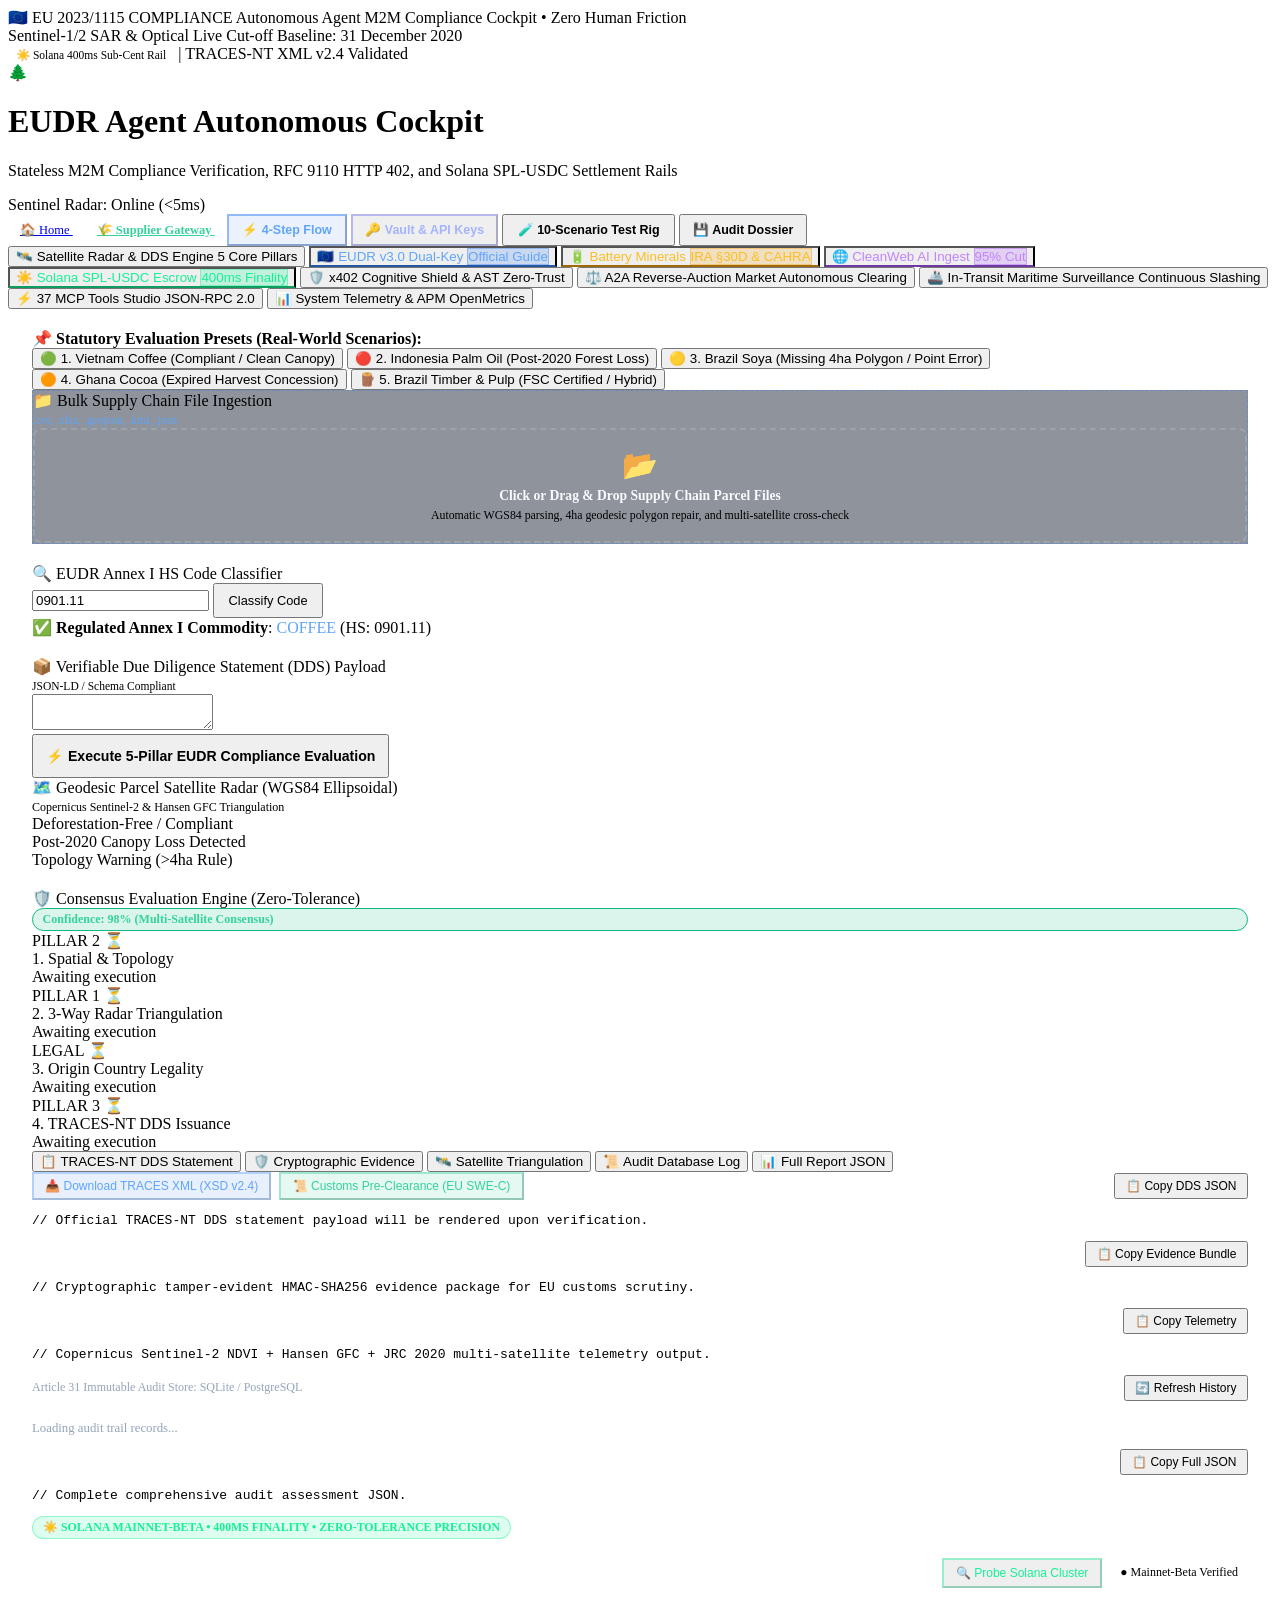
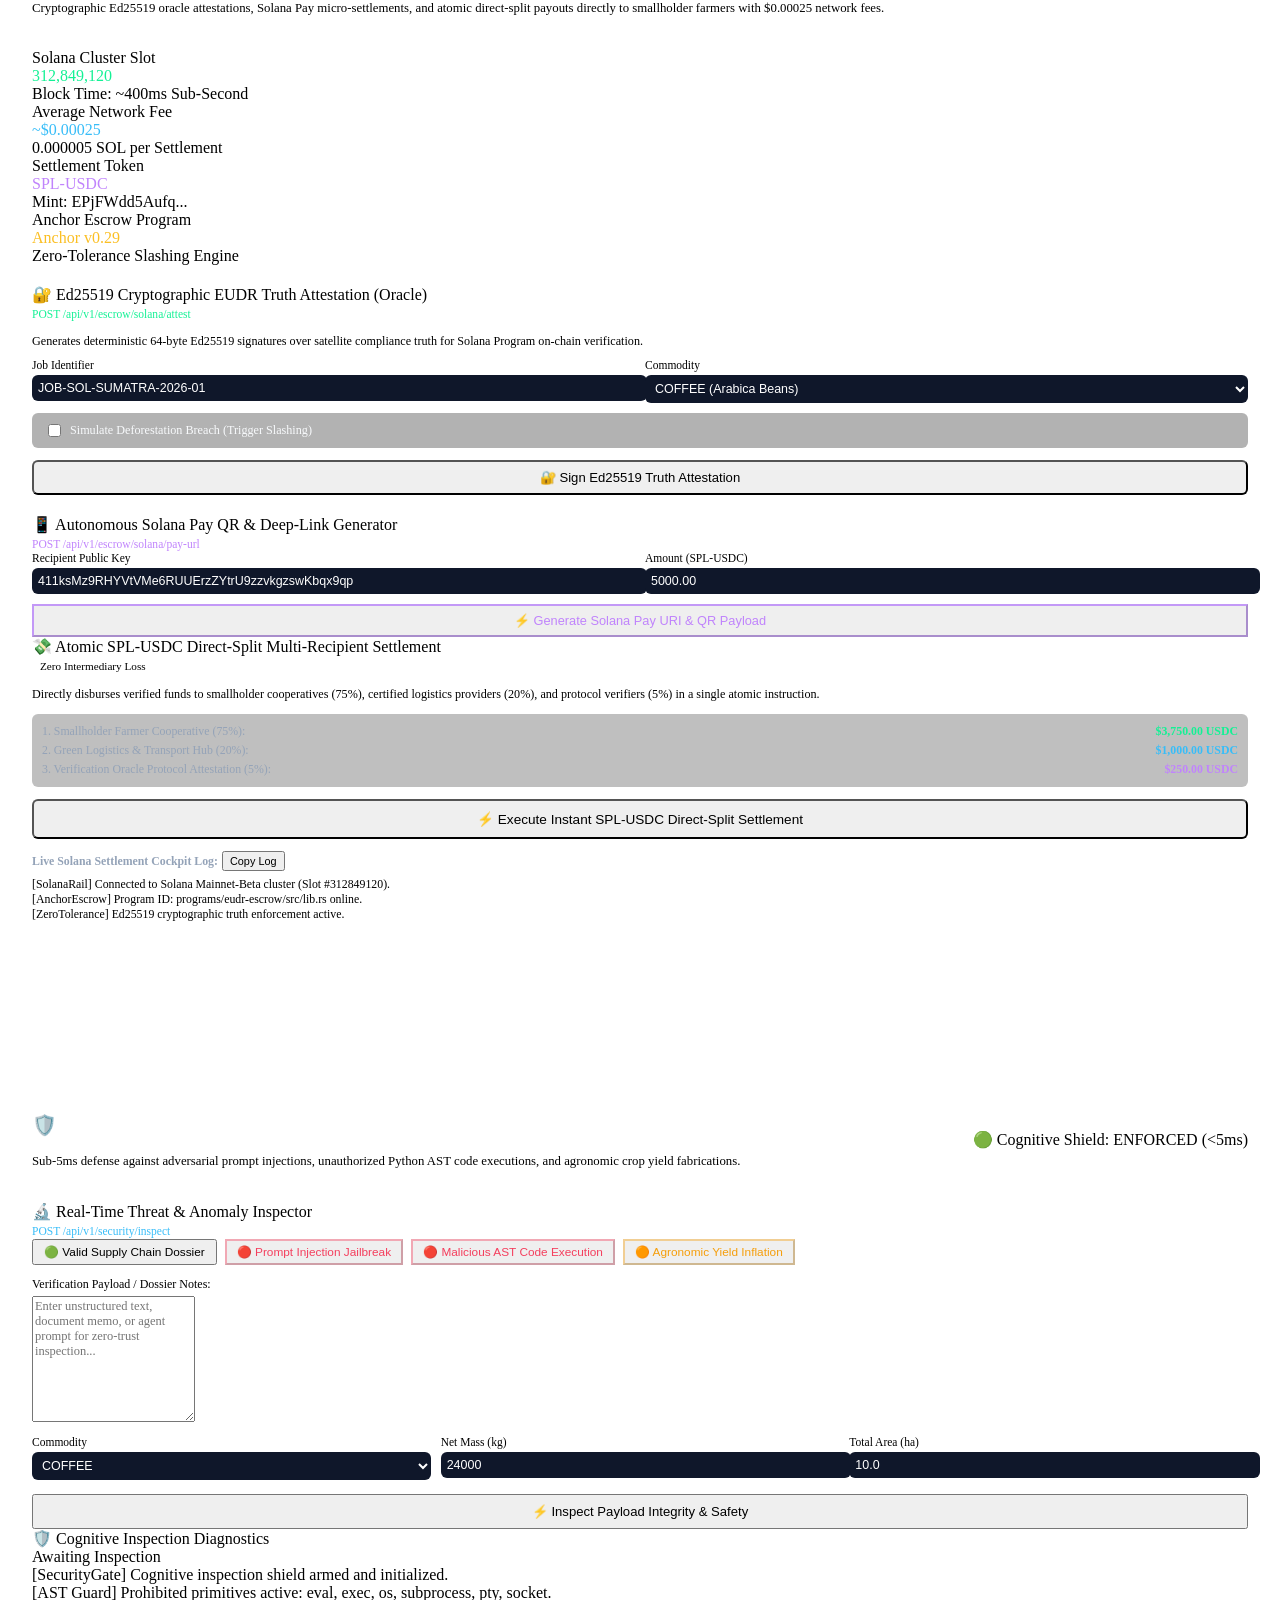
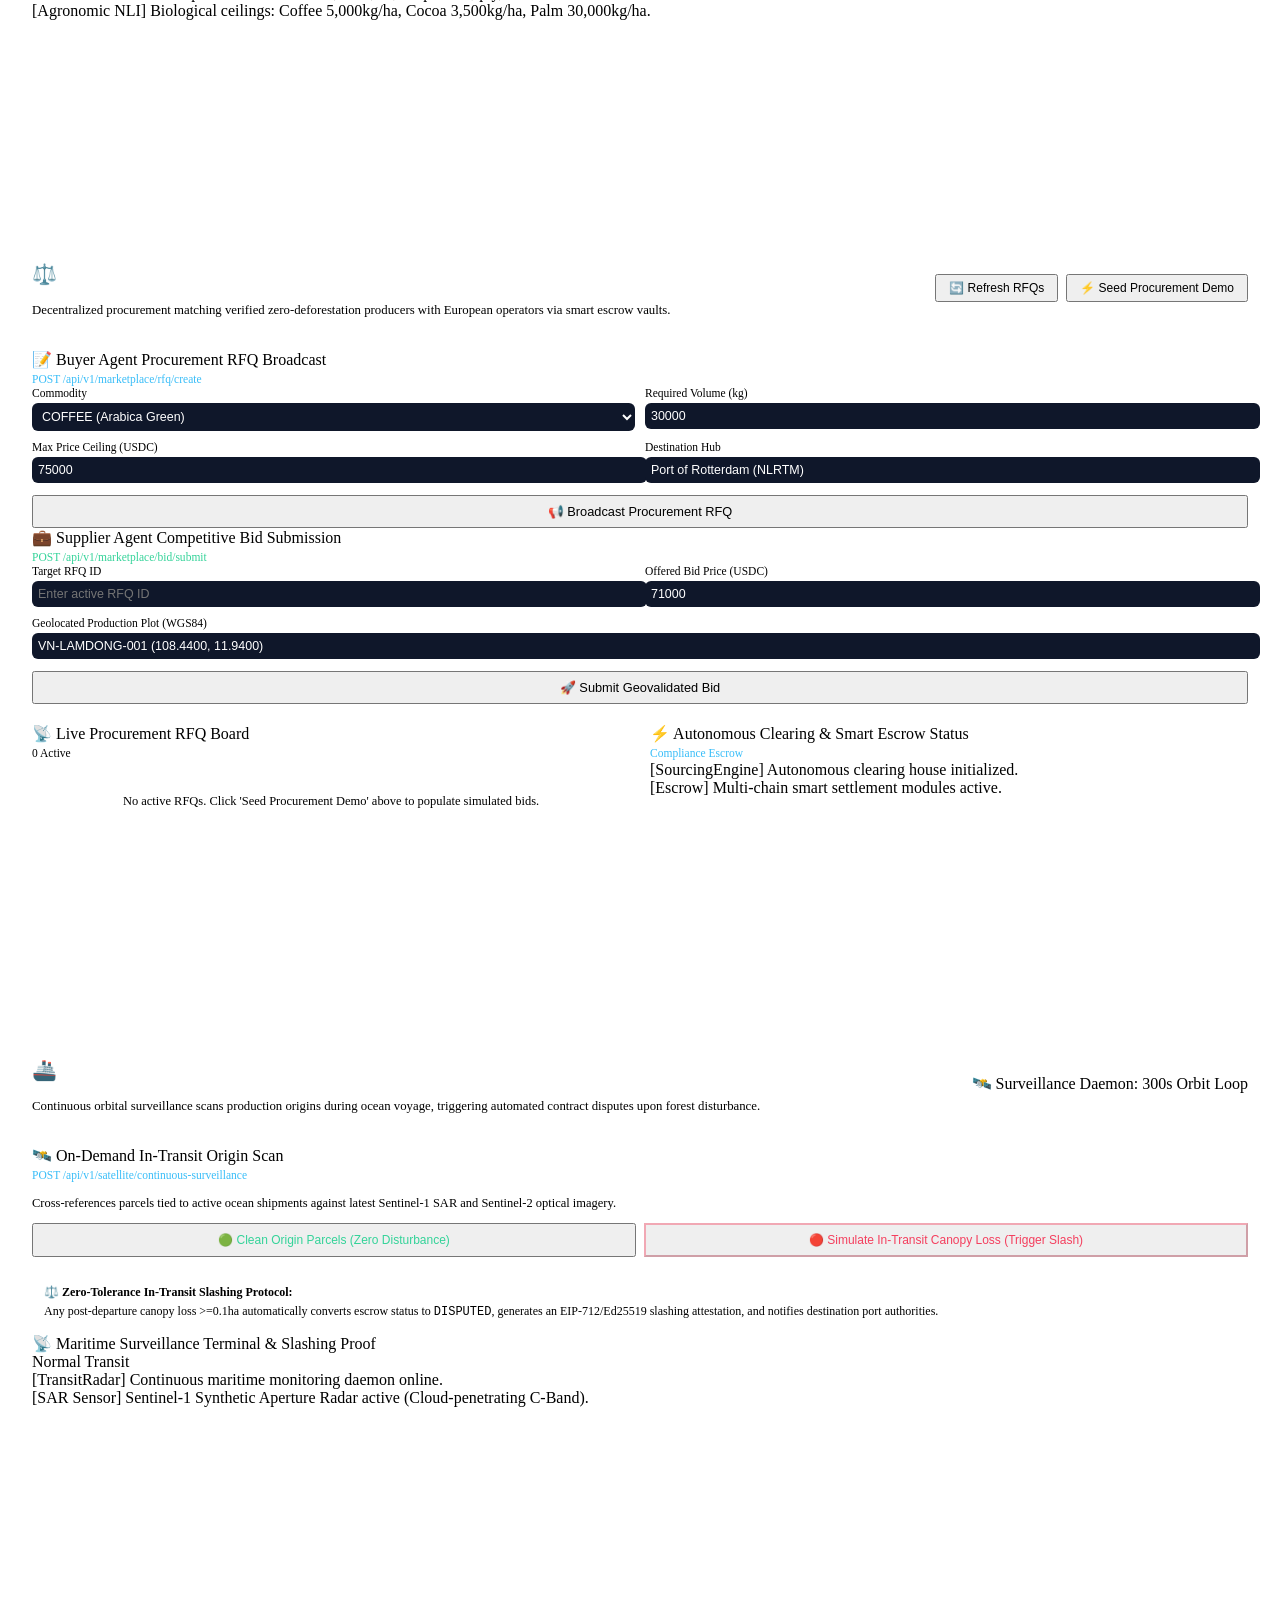
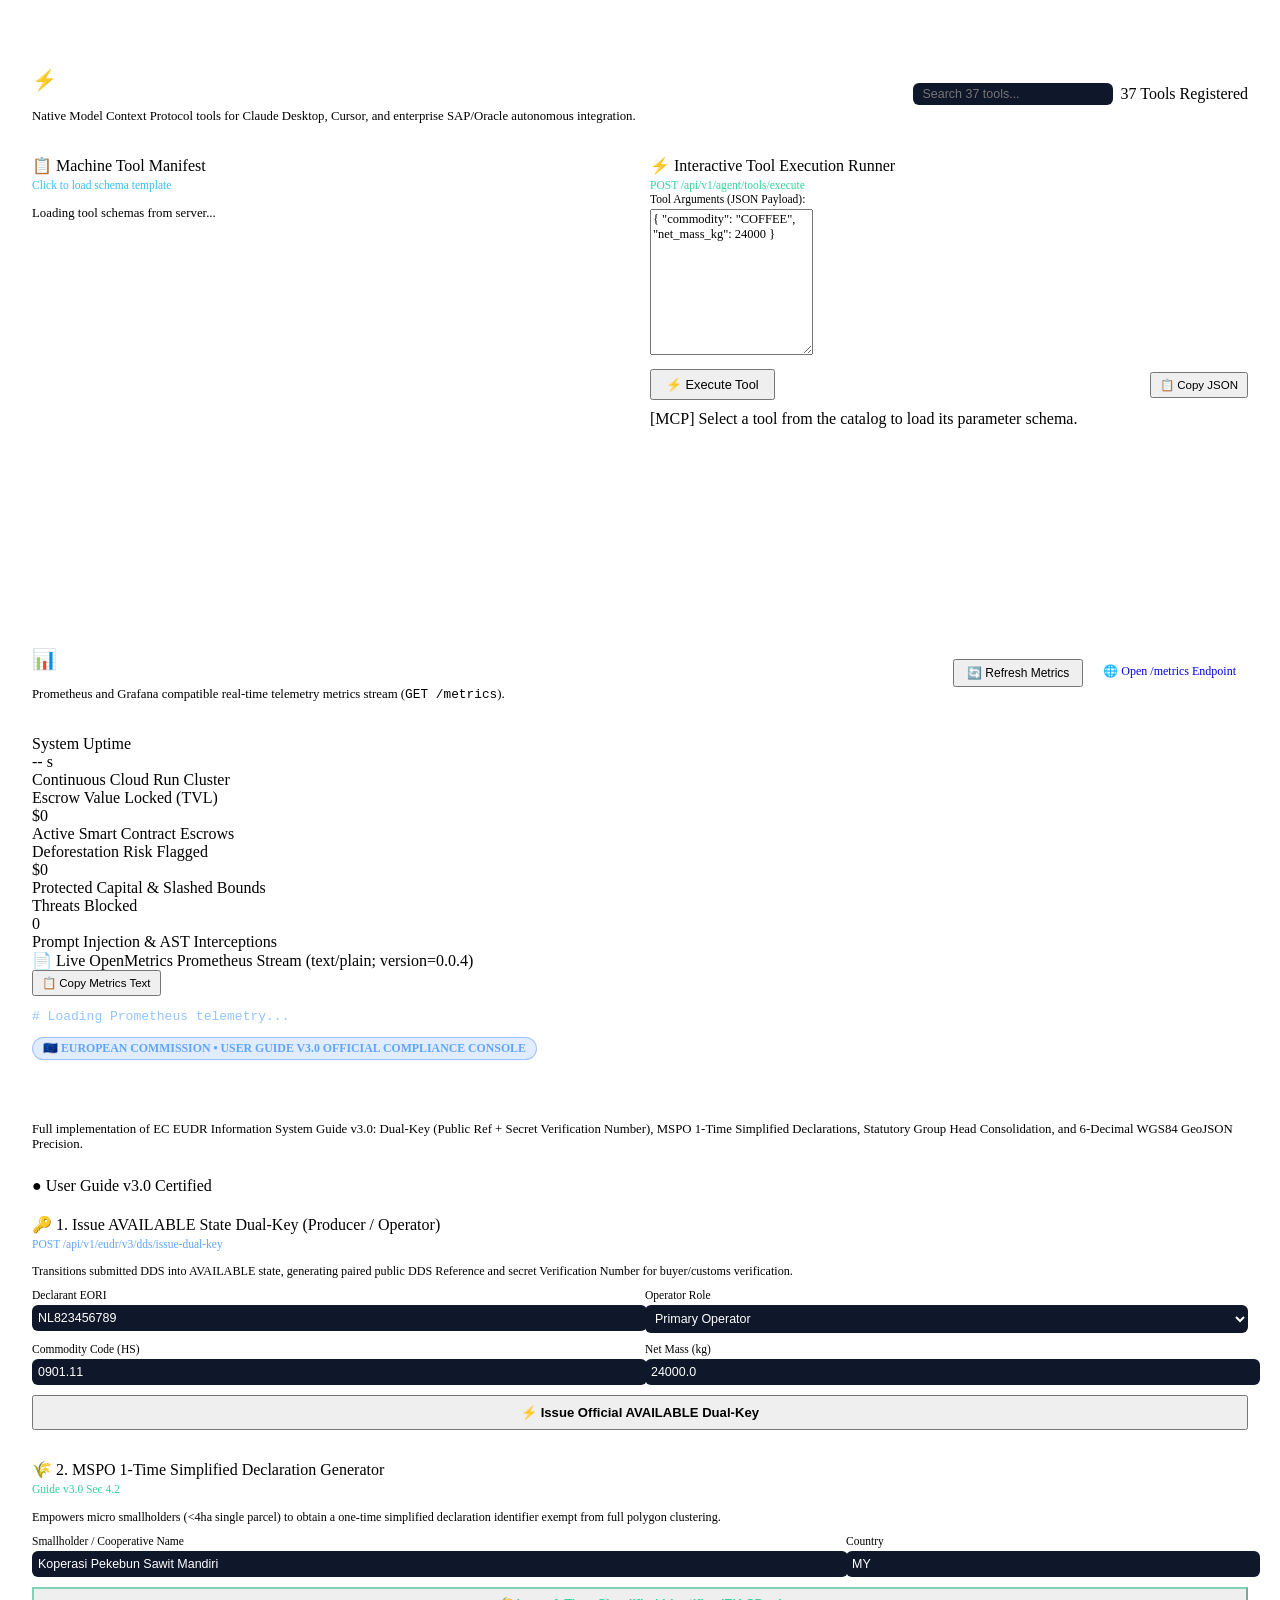
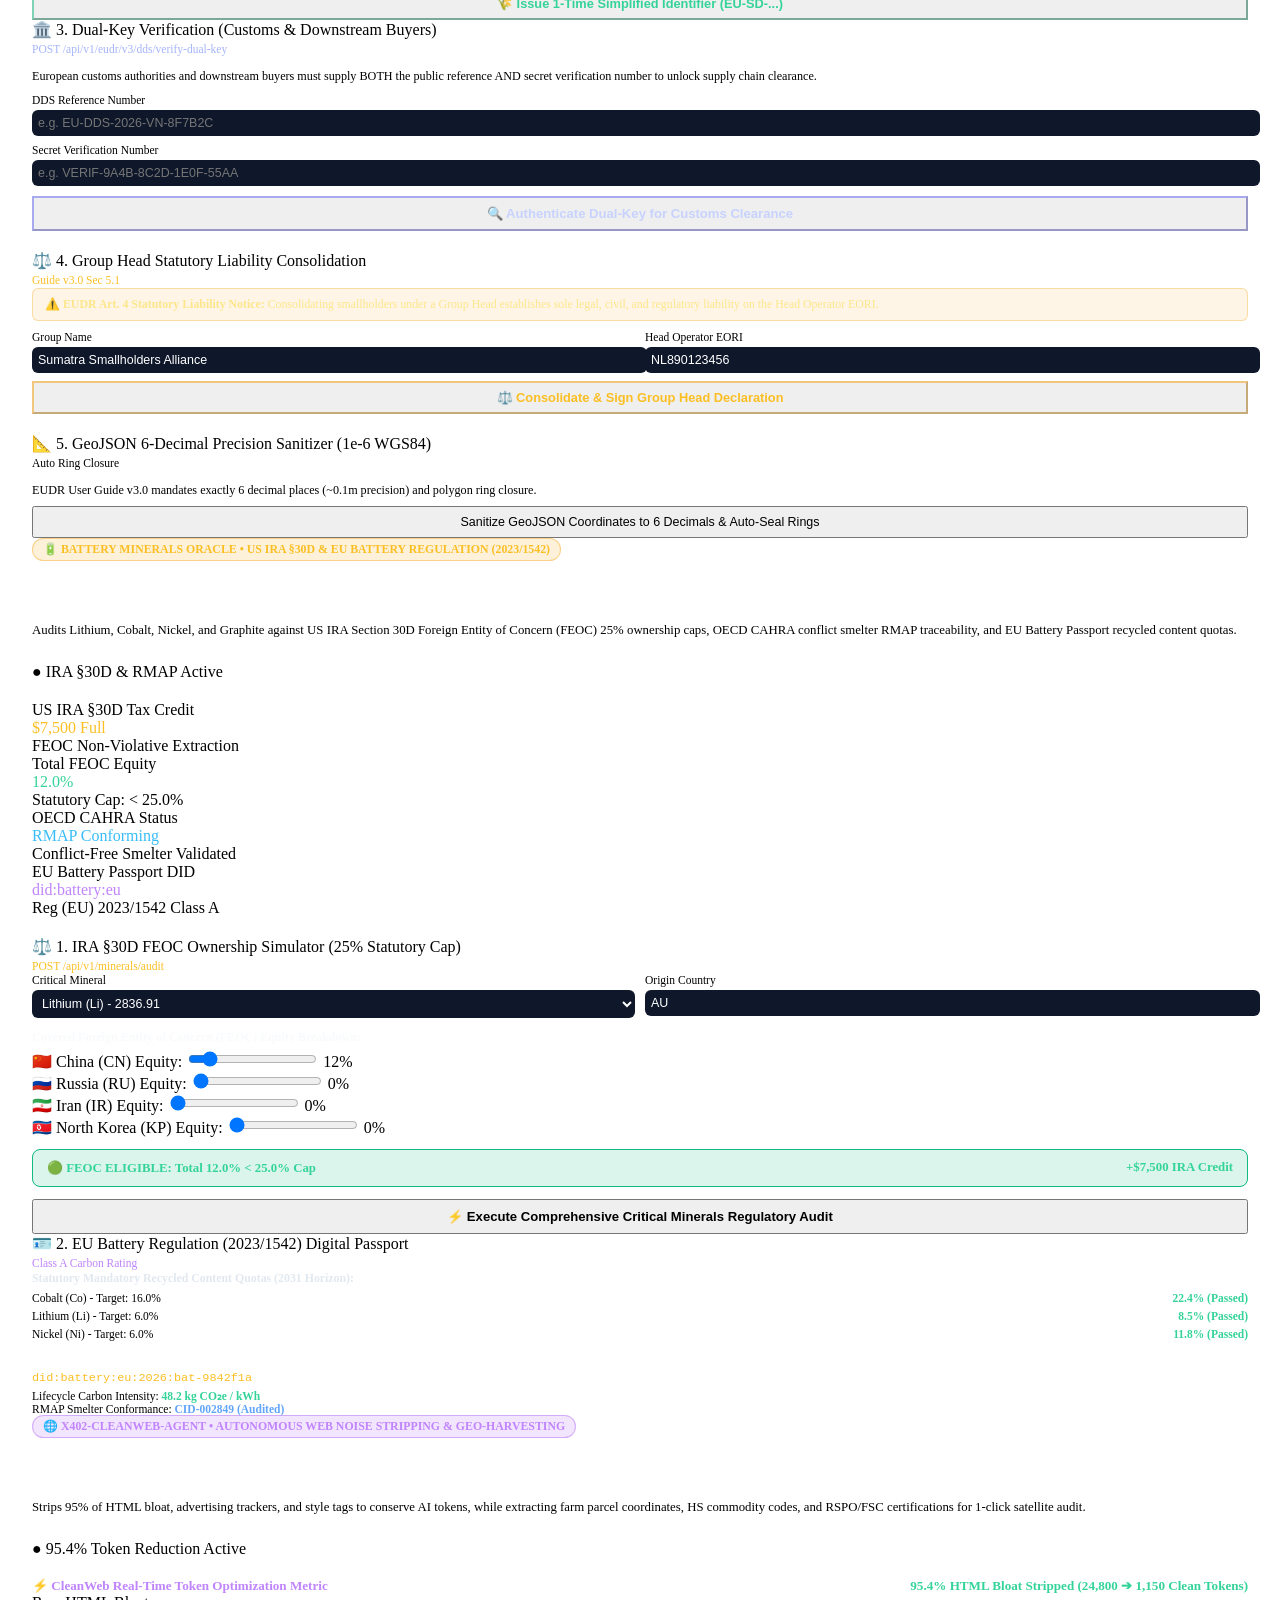
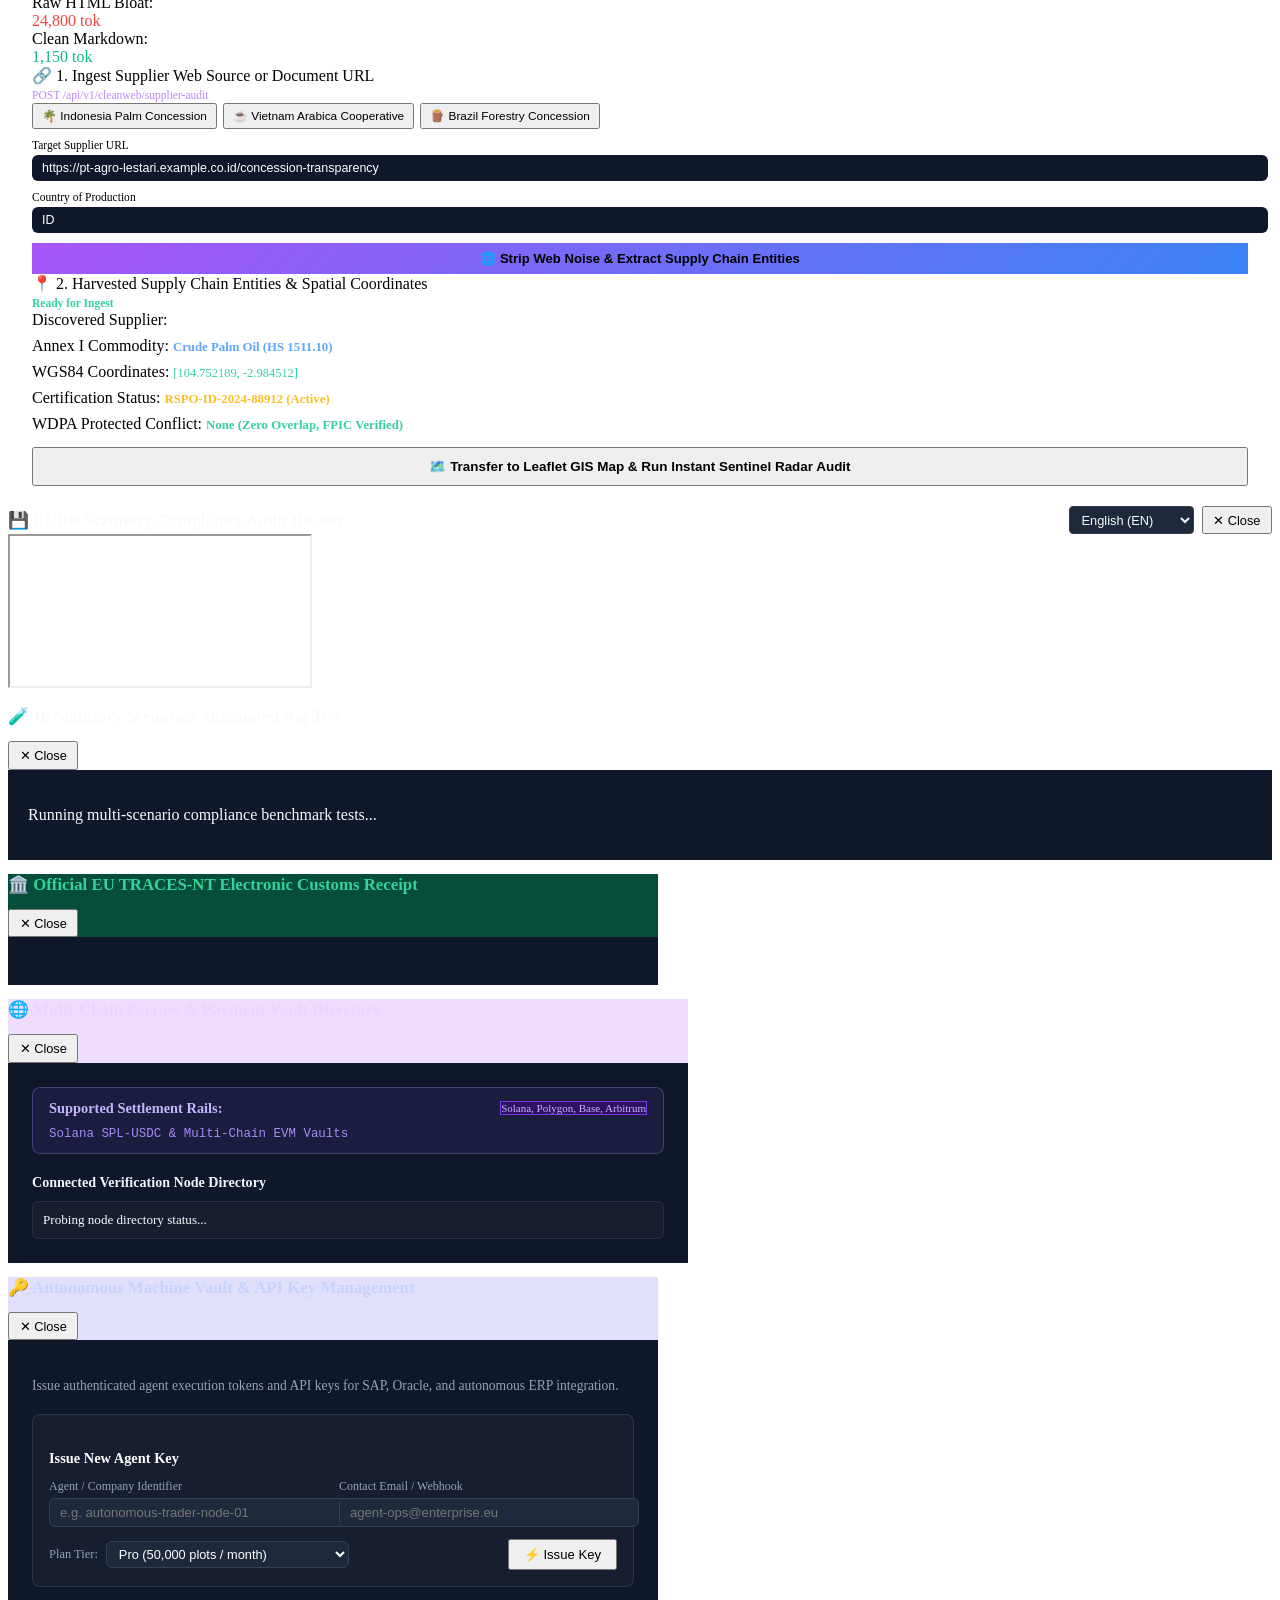
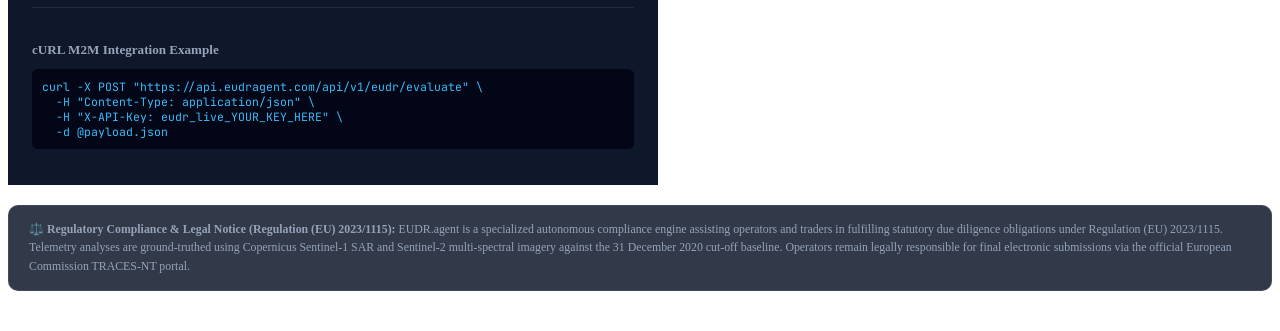
==== app/static/index.html @ fe1fd6c7 "fix(frontend): resolve duplicate cockpitTabBtns declaration and bump asset cache" ====
<!DOCTYPE html>
<html lang="en">
<head>
  <meta charset="UTF-8" />
  <meta name="viewport" content="width=device-width, initial-scale=1.0" />
  <title>EUDR Autonomous Agent Cockpit • Regulation (EU) 2023/1115 &amp; Multi-Chain Escrow</title>
  <meta name="description" content="Autonomous Agent-to-Agent (M2M) Compliance &amp; Settlement Cockpit for Regulation (EU) 2023/1115. Sub-second Sentinel-1/2 SAR radar, 4ha polygon self-healing, Solana SPL-USDC instant direct-split, and official TRACES-NT XML DDS export." />
  <meta name="robots" content="index, follow" />
  <link rel="canonical" href="https://eudragent.com/dashboard" />
  <link rel="icon" type="image/svg+xml" href="/static/favicon.svg" />
  
  <!-- Open Graph -->
  <meta property="og:type" content="website" />
  <meta property="og:url" content="https://eudragent.com/dashboard" />
  <meta property="og:site_name" content="EUDR.agent" />
  <meta property="og:title" content="EUDR Autonomous Agent Cockpit | M2M Escrow &amp; Compliance" />
  <meta property="og:description" content="Autonomous Agent Due Diligence Statement (DDS) &amp; Multi-Chain Smart Escrow Settlement Rail." />
  <meta property="og:image" content="https://eudragent.com/static/eudr_usage_tutorial.webp" />
  
  <!-- Anti-cache meta tags -->
  <meta http-equiv="Cache-Control" content="no-cache, no-store, must-revalidate" />
  <meta http-equiv="Pragma" content="no-cache" />
  <meta http-equiv="Expires" content="0" />
  
  <!-- Google Fonts & Leaflet CSS -->
  <link rel="preconnect" href="https://fonts.googleapis.com">
  <link rel="preconnect" href="https://fonts.gstatic.com" crossorigin>
  <link href="https://fonts.googleapis.com/css2?family=Inter:wght@400;500;600;700;800&family=JetBrains+Mono:wght@400;500;600;700&display=swap" rel="stylesheet">
  <link rel="stylesheet" href="https://unpkg.com/leaflet@1.9.4/dist/leaflet.css" integrity="sha256-p4NxAoJBhIIN+hmNHrzRCf9tD/miZyoHS5obTRR9BMY=" crossorigin="" />
  
  <!-- Custom CSS -->
  <link rel="stylesheet" href="/static/style.css?v=20261006_v6" />
</head>
<body>

  <!-- Executive Compliance Notice Bar -->
  <div class="executive-top-bar">
    <div class="executive-top-left">
      <span class="compliance-badge">🇪🇺 EU 2023/1115 COMPLIANCE</span>
      <span>Autonomous Agent M2M Compliance Cockpit • Zero Human Friction</span>
    </div>
    <div class="executive-top-center">
      <span class="satellite-live-pill"><span class="pulse-dot"></span> Sentinel-1/2 SAR &amp; Optical Live</span>
      <span class="cutoff-notice">Cut-off Baseline: 31 December 2020</span>
    </div>
    <div class="executive-top-right">
      <span class="badge-solana" style="padding: 2px 8px; border-radius: 4px; font-size: 0.72rem;">☀️ Solana 400ms Sub-Cent Rail</span>
      <span class="divider">|</span>
      <span>TRACES-NT XML v2.4 Validated</span>
    </div>
  </div>

  <!-- Header -->
  <header>
    <div class="header-container">
      <div class="logo-group">
        <div class="logo-icon-box">🌲</div>
        <div class="logo-title">
          <h1><strong>EUDR</strong> Agent <span class="accent">Autonomous Cockpit</span></h1>
          <p>Stateless M2M Compliance Verification, RFC 9110 HTTP 402, and Solana SPL-USDC Settlement Rails</p>
        </div>
      </div>
      <div class="header-actions">
        <div class="badge-gateway">
          <span class="pulse-dot"></span>
          <span>Sentinel Radar: Online (<5ms)</span>
        </div>
        <a href="/" class="btn btn-secondary" style="font-size: 0.78rem; padding: 0.4rem 0.75rem;">
          🏠 Home
        </a>
        <a href="/supplier-portal" class="btn btn-secondary" style="font-size: 0.78rem; padding: 0.4rem 0.75rem; border-color: rgba(52, 211, 153, 0.4); color: #34d399; font-weight: 600;">
          🌾 Supplier Gateway
        </a>
        <button id="btn-open-video-guide" class="btn btn-secondary" style="font-size: 0.78rem; padding: 0.4rem 0.85rem; border-color: rgba(59,130,246,0.5); color: #60a5fa; font-weight: 600; background: rgba(59,130,246,0.1);">
          ⚡ 4-Step Flow
        </button>
        <button id="btn-open-api-keys" class="btn btn-secondary" style="font-size: 0.78rem; padding: 0.4rem 0.75rem; border-color: rgba(99,102,241,0.4); color: #a5b4fc; font-weight: 600;">
          🔑 Vault &amp; API Keys
        </button>
        <button id="btn-run-benchmark" class="btn btn-emerald" style="font-size: 0.78rem; padding: 0.4rem 0.85rem; font-weight: 600;">
          🧪 10-Scenario Test Rig
        </button>
        <button id="btn-view-html-report" class="btn btn-secondary" style="font-size: 0.78rem; padding: 0.4rem 0.75rem; font-weight: 600;">
          💾 Audit Dossier
        </button>
        <!-- Retained for backward JS compatibility -->
        <button id="btn-open-mesh-modal" style="display: none;"></button>
      </div>
    </div>
  </header>

  <!-- Executive Console Navigation Tabs (7 Panels) -->
  <div class="cockpit-tabs-bar">
    <button class="cockpit-tab-btn active" data-cockpit-tab="panel-satellite">
      <span>🛰️ Satellite Radar &amp; DDS Engine</span>
      <span class="tab-badge">5 Core Pillars</span>
    </button>
    <button class="cockpit-tab-btn" data-cockpit-tab="panel-eudr-v3" style="border-bottom-color: #3b82f6;">
      <span style="color: #60a5fa;">🇪🇺 EUDR v3.0 Dual-Key</span>
      <span class="tab-badge" style="background: rgba(59, 130, 246, 0.2); color: #60a5fa; border: 1px solid rgba(59, 130, 246, 0.4);">Official Guide</span>
    </button>
    <button class="cockpit-tab-btn" data-cockpit-tab="panel-minerals" style="border-bottom-color: #f59e0b;">
      <span style="color: #fbbf24;">🔋 Battery Minerals</span>
      <span class="tab-badge" style="background: rgba(245, 158, 11, 0.2); color: #fbbf24; border: 1px solid rgba(245, 158, 11, 0.4);">IRA §30D &amp; CAHRA</span>
    </button>
    <button class="cockpit-tab-btn" data-cockpit-tab="panel-cleanweb" style="border-bottom-color: #a855f7;">
      <span style="color: #c084fc;">🌐 CleanWeb AI Ingest</span>
      <span class="tab-badge" style="background: rgba(168, 85, 247, 0.2); color: #c084fc; border: 1px solid rgba(168, 85, 247, 0.4);">95% Cut</span>
    </button>
    <button class="cockpit-tab-btn" data-cockpit-tab="panel-solana" style="border-bottom-color: #14F195;">
      <span style="color: #14F195;">☀️ Solana SPL-USDC Escrow</span>
      <span class="tab-badge" style="background: rgba(20, 241, 149, 0.2); color: #14F195; border: 1px solid rgba(20, 241, 149, 0.4);">400ms Finality</span>
    </button>
    <button class="cockpit-tab-btn" data-cockpit-tab="panel-security">
      <span>🛡️ x402 Cognitive Shield &amp; AST</span>
      <span class="tab-badge">Zero-Trust</span>
    </button>
    <button class="cockpit-tab-btn" data-cockpit-tab="panel-marketplace">
      <span>⚖️ A2A Reverse-Auction Market</span>
      <span class="tab-badge">Autonomous Clearing</span>
    </button>
    <button class="cockpit-tab-btn" data-cockpit-tab="panel-transit">
      <span>🚢 In-Transit Maritime Surveillance</span>
      <span class="tab-badge">Continuous Slashing</span>
    </button>
    <button class="cockpit-tab-btn" data-cockpit-tab="panel-mcp">
      <span>⚡ 37 MCP Tools Studio</span>
      <span class="tab-badge">JSON-RPC 2.0</span>
    </button>
    <button class="cockpit-tab-btn" data-cockpit-tab="panel-telemetry">
      <span>📊 System Telemetry &amp; APM</span>
      <span class="tab-badge">OpenMetrics</span>
    </button>
  </div>

  <!-- Main Content -->
  <main style="padding: 1.25rem 1.5rem;">

    <!-- PANEL 1: SATELLITE RADAR & DDS ENGINE -->
    <div id="panel-satellite" class="cockpit-tab-panel active">
      <!-- Preset Toolbar -->
      <div class="preset-bar">
        <div class="preset-title">
          <span>📌 <strong>Statutory Evaluation Presets (Real-World Scenarios):</strong></span>
        </div>
        <div class="preset-buttons">
          <button class="btn-preset active" data-preset="compliant_vietnam">🟢 1. Vietnam Coffee (Compliant / Clean Canopy)</button>
          <button class="btn-preset" data-preset="deforestation_indonesia">🔴 2. Indonesia Palm Oil (Post-2020 Forest Loss)</button>
          <button class="btn-preset" data-preset="spatial_violation_brazil">🟡 3. Brazil Soya (Missing 4ha Polygon / Point Error)</button>
          <button class="btn-preset" data-preset="legal_violation_ghana">🟠 4. Ghana Cocoa (Expired Harvest Concession)</button>
          <button class="btn-preset" data-preset="suzano_timber_hybrid">🪵 5. Brazil Timber &amp; Pulp (FSC Certified / Hybrid)</button>
        </div>
      </div>

      <!-- Main Dashboard Grid -->
      <div class="dashboard-grid">
      
      <!-- Left Column: Input Payload Editor, Bulk Ingest & HS Code Quick Checker -->
      <div style="display: flex; flex-direction: column; gap: 1.25rem;">
        
        <!-- Bulk File Ingestion Dropzone -->
        <div class="card" style="border: 1px dashed rgba(59,130,246,0.4); background: rgba(30,41,59,0.5);">
          <div class="card-header">
            <div class="card-title">📁 Bulk Supply Chain File Ingestion</div>
            <span style="font-size: 0.72rem; color: #60a5fa;">.csv, .xlsx, .geojson, .kml, .json</span>
          </div>
          <div id="dropzone" style="border: 2px dashed rgba(255,255,255,0.15); border-radius: 8px; padding: 18px; text-align: center; cursor: pointer; transition: all 0.2s ease;">
            <input type="file" id="bulk-file-input" accept=".csv,.xlsx,.geojson,.json,.kml" style="display: none;" />
            <div style="font-size: 1.8rem; margin-bottom: 6px;">📂</div>
            <div style="font-size: 0.85rem; font-weight: 600; color: #f8fafc;">Click or Drag &amp; Drop Supply Chain Parcel Files</div>
            <div style="font-size: 0.74rem; color: var(--text-muted); margin-top: 4px;">Automatic WGS84 parsing, 4ha geodesic polygon repair, and multi-satellite cross-check</div>
          </div>
          <div id="file-upload-status" style="display: none; margin-top: 8px; font-size: 0.75rem; color: #34d399; font-weight: 600;"></div>
        </div>

        <!-- HS Code Quick Checker -->
        <div class="card">
          <div class="card-header">
            <div class="card-title">🔍 EUDR Annex I HS Code Classifier</div>
          </div>
          <div class="hs-lookup-group">
            <input type="text" id="hs-code-input" placeholder="e.g. 0901.11 (Coffee), 1511.10 (Palm), 1801.00 (Cocoa), 4407.10 (Wood)" value="0901.11" />
            <button id="btn-hs-lookup" class="btn btn-secondary" style="padding: 0.5rem 0.85rem; font-size: 0.8rem;">Classify Code</button>
          </div>
          <div id="hs-result-badge" class="hs-result-badge">
            ✅ <strong>Regulated Annex I Commodity</strong>: <span style="color:#60a5fa">COFFEE</span> (HS: 0901.11)
          </div>
        </div>

        <!-- Supply Chain Payload Editor -->
        <div class="card">
          <div class="card-header">
            <div class="card-title">📦 Verifiable Due Diligence Statement (DDS) Payload</div>
            <span style="font-size: 0.72rem; color: var(--text-muted);">JSON-LD / Schema Compliant</span>
          </div>
          <div class="form-group">
            <textarea id="payload-editor" spellcheck="false"></textarea>
          </div>
          <button id="btn-evaluate" class="btn btn-primary" style="font-weight: 700; font-size: 0.88rem; padding: 0.75rem;">
            ⚡ Execute 5-Pillar EUDR Compliance Evaluation
          </button>
        </div>

      </div>

      <!-- Right Column: Map Visualizer & Step Pipeline Evaluation -->
      <div style="display: flex; flex-direction: column; gap: 1.25rem;">
        
        <!-- Interactive GIS Map -->
        <div class="card">
          <div class="card-header">
            <div class="card-title">🗺️ Geodesic Parcel Satellite Radar (WGS84 Ellipsoidal)</div>
            <span style="font-size: 0.75rem; color: var(--text-secondary);">Copernicus Sentinel-2 &amp; Hansen GFC Triangulation</span>
          </div>
          <div class="map-wrapper">
            <div id="map"></div>
            <div class="map-overlay-legend">
              <div class="legend-item">
                <span class="legend-color" style="background: #10b981;"></span>
                <span>Deforestation-Free / Compliant</span>
              </div>
              <div class="legend-item">
                <span class="legend-color" style="background: #f43f5e;"></span>
                <span>Post-2020 Canopy Loss Detected</span>
              </div>
              <div class="legend-item">
                <span class="legend-color" style="background: #f59e0b;"></span>
                <span>Topology Warning (&gt;4ha Rule)</span>
              </div>
            </div>
          </div>
        </div>

        <!-- Pipeline Steps Stepper -->
        <div class="card">
          <div class="card-header">
            <div class="card-title">🛡️ Consensus Evaluation Engine (Zero-Tolerance)</div>
            <div id="confidence-badge" style="font-size: 0.75rem; font-weight: 700; color: #34d399; background: rgba(16,185,129,0.15); padding: 0.2rem 0.6rem; border-radius: 9999px; border: 1px solid #10b981;">
              Confidence: 98% (Multi-Satellite Consensus)
            </div>
          </div>

          <!-- Overall Status Banner -->
          <div id="overall-status-card" class="overall-status-banner COMPLIANT" style="display: none; align-items: center; justify-content: space-between;">
            <div class="status-left">
              <div id="status-icon-lg" class="status-icon-large">🛡️</div>
              <div>
                <div id="status-title-text" class="status-title">EUDR Audit Verdict: COMPLIANT / PASSED</div>
                <div id="status-sub-text" class="status-subtitle">All 5 statutory pillars (Spatial topology, Satellite canopy, Origin legality, Due diligence dossier, and Customs readiness) verified.</div>
              </div>
            </div>
            <div>
              <button id="btn-submit-traces" class="btn btn-emerald" style="display: none; font-size: 0.8rem; padding: 0.45rem 0.9rem; font-weight: 700;">
                🚀 Submit Directly to EU TRACES-NT
              </button>
            </div>
          </div>

          <!-- 4 Step Boxes -->
          <div class="pipeline-stepper">
            <div id="step-1" class="step-box">
              <div class="step-header">
                <span class="step-num">PILLAR 2</span>
                <span id="step-1-status" class="step-status-icon">⏳</span>
              </div>
              <div class="step-name">1. Spatial &amp; Topology</div>
              <div id="step-1-detail" class="step-detail">Awaiting execution</div>
            </div>

            <div id="step-2" class="step-box">
              <div class="step-header">
                <span class="step-num">PILLAR 1</span>
                <span id="step-2-status" class="step-status-icon">⏳</span>
              </div>
              <div class="step-name">2. 3-Way Radar Triangulation</div>
              <div id="step-2-detail" class="step-detail">Awaiting execution</div>
            </div>

            <div id="step-3" class="step-box">
              <div class="step-header">
                <span class="step-num">LEGAL</span>
                <span id="step-3-status" class="step-status-icon">⏳</span>
              </div>
              <div class="step-name">3. Origin Country Legality</div>
              <div id="step-3-detail" class="step-detail">Awaiting execution</div>
            </div>

            <div id="step-4" class="step-box">
              <div class="step-header">
                <span class="step-num">PILLAR 3</span>
                <span id="step-4-status" class="step-status-icon">⏳</span>
              </div>
              <div class="step-name">4. TRACES-NT DDS Issuance</div>
              <div id="step-4-detail" class="step-detail">Awaiting execution</div>
            </div>
          </div>

          <!-- Tabs for Output Details -->
          <div class="tabs">
            <button class="tab-btn active" data-tab="tab-traces">📋 TRACES-NT DDS Statement</button>
            <button class="tab-btn" data-tab="tab-evidence">🛡️ Cryptographic Evidence</button>
            <button class="tab-btn" data-tab="tab-satellite-triangulation">🛰️ Satellite Triangulation</button>
            <button class="tab-btn" data-tab="tab-history">📜 Audit Database Log</button>
            <button class="tab-btn" data-tab="tab-full-report">📊 Full Report JSON</button>
          </div>

          <div id="tab-traces" class="tab-content active">
            <div style="display: flex; justify-content: space-between; align-items: center; margin-bottom: 0.5rem; flex-wrap: wrap; gap: 6px;">
              <div style="display: flex; gap: 8px;">
                <button id="btn-download-traces-xml" class="btn btn-secondary" style="font-size: 0.75rem; padding: 0.3rem 0.7rem; color: #60a5fa; border-color: rgba(96, 165, 250, 0.4); background: rgba(37, 99, 235, 0.1);">
                  📥 Download TRACES XML (XSD v2.4)
                </button>
                <button id="btn-view-customs-cert" class="btn btn-secondary" style="font-size: 0.75rem; padding: 0.3rem 0.7rem; color: #34d399; border-color: rgba(52, 211, 153, 0.4); background: rgba(16, 185, 129, 0.1);">
                  📜 Customs Pre-Clearance (EU SWE-C)
                </button>
              </div>
              <button class="btn btn-secondary" style="font-size: 0.75rem; padding: 0.25rem 0.6rem;" onclick="copyToClipboard('traces-json-viewer')">📋 Copy DDS JSON</button>
            </div>
            <pre id="traces-json-viewer" class="code-viewer">// Official TRACES-NT DDS statement payload will be rendered upon verification.</pre>
          </div>

          <div id="tab-evidence" class="tab-content">
            <div style="display: flex; justify-content: flex-end; margin-bottom: 0.5rem;">
              <button class="btn btn-secondary" style="font-size: 0.75rem; padding: 0.25rem 0.6rem;" onclick="copyToClipboard('evidence-json-viewer')">📋 Copy Evidence Bundle</button>
            </div>
            <pre id="evidence-json-viewer" class="code-viewer">// Cryptographic tamper-evident HMAC-SHA256 evidence package for EU customs scrutiny.</pre>
          </div>

          <div id="tab-satellite-triangulation" class="tab-content">
            <div style="display: flex; justify-content: flex-end; margin-bottom: 0.5rem;">
              <button class="btn btn-secondary" style="font-size: 0.75rem; padding: 0.25rem 0.6rem;" onclick="copyToClipboard('satellite-consensus-viewer')">📋 Copy Telemetry</button>
            </div>
            <pre id="satellite-consensus-viewer" class="code-viewer">// Copernicus Sentinel-2 NDVI + Hansen GFC + JRC 2020 multi-satellite telemetry output.</pre>
          </div>

          <div id="tab-history" class="tab-content">
            <div style="display: flex; justify-content: space-between; align-items: center; margin-bottom: 0.5rem;">
              <span style="font-size: 0.75rem; color: #94a3b8;">Article 31 Immutable Audit Store: SQLite / PostgreSQL</span>
              <button id="btn-refresh-history" class="btn btn-secondary" style="font-size: 0.75rem; padding: 0.25rem 0.6rem;">🔄 Refresh History</button>
            </div>
            <div id="history-table-container" style="max-height: 280px; overflow-y: auto;">
              <p style="font-size: 0.8rem; color: #94a3b8;">Loading audit trail records...</p>
            </div>
          </div>

          <div id="tab-full-report" class="tab-content">
            <div style="display: flex; justify-content: flex-end; margin-bottom: 0.5rem;">
              <button class="btn btn-secondary" style="font-size: 0.75rem; padding: 0.25rem 0.6rem;" onclick="copyToClipboard('raw-report-viewer')">📋 Copy Full JSON</button>
            </div>
            <pre id="raw-report-viewer" class="code-viewer">// Complete comprehensive audit assessment JSON.</pre>
          </div>

        </div>

      </div>
    </div>
    <!-- END PANEL 1 -->

    <!-- PANEL 7: SOLANA MAINNET-BETA SPL-USDC ESCROW RAIL (ZERO TOLERANCE) -->
    <div id="panel-solana" class="cockpit-tab-panel">
      <div style="display: flex; justify-content: space-between; align-items: center; margin-bottom: 1.25rem; flex-wrap: wrap; gap: 12px;">
        <div>
          <div style="display: inline-flex; align-items: center; gap: 8px; background: rgba(20, 241, 149, 0.15); border: 1px solid rgba(20, 241, 149, 0.4); color: #14F195; font-size: 0.74rem; font-weight: 700; padding: 3px 10px; border-radius: 20px; margin-bottom: 6px;">
            ☀️ SOLANA MAINNET-BETA • 400MS FINALITY • ZERO-TOLERANCE PRECISION
          </div>
          <h2 style="font-size: 1.25rem; font-weight: 800; color: #fff;">Autonomous Solana SPL-USDC Escrow &amp; Instant Settlement Rail</h2>
          <p style="font-size: 0.8rem; color: var(--text-muted); margin-top: 2px;">
            Cryptographic Ed25519 oracle attestations, Solana Pay micro-settlements, and atomic direct-split payouts directly to smallholder farmers with $0.00025 network fees.
          </p>
        </div>
        <div style="display: flex; gap: 8px; align-items: center;">
          <button id="btn-solana-check-cluster" class="btn btn-secondary" style="font-size: 0.75rem; padding: 6px 12px; border-color: rgba(20, 241, 149, 0.4); color: #14F195;">
            🔍 Probe Solana Cluster
          </button>
          <span class="badge-solana" style="padding: 4px 10px; border-radius: 6px; font-size: 0.75rem;">
            ● Mainnet-Beta Verified
          </span>
        </div>
      </div>

      <!-- 4 Live Solana Gauge Metric Boxes -->
      <div class="apm-metrics-row" style="margin-bottom: 1.25rem;">
        <div class="solana-metric-box">
          <div class="apm-metric-label">Solana Cluster Slot</div>
          <div id="solana-slot-height" class="apm-metric-val" style="color: #14F195;">312,849,120</div>
          <div class="apm-metric-sub">Block Time: ~400ms Sub-Second</div>
        </div>
        <div class="solana-metric-box">
          <div class="apm-metric-label">Average Network Fee</div>
          <div class="apm-metric-val" style="color: #38bdf8;">~$0.00025</div>
          <div class="apm-metric-sub">0.000005 SOL per Settlement</div>
        </div>
        <div class="solana-metric-box">
          <div class="apm-metric-label">Settlement Token</div>
          <div class="apm-metric-val" style="color: #c084fc;">SPL-USDC</div>
          <div class="apm-metric-sub">Mint: EPjFWdd5Aufq...</div>
        </div>
        <div class="solana-metric-box">
          <div class="apm-metric-label">Anchor Escrow Program</div>
          <div class="apm-metric-val" style="color: #fbbf24;">Anchor v0.29</div>
          <div class="apm-metric-sub">Zero-Tolerance Slashing Engine</div>
        </div>
      </div>

      <div class="dashboard-grid">
        <!-- Left: Ed25519 Oracle Attestor & Solana Pay Generator -->
        <div style="display: flex; flex-direction: column; gap: 1.25rem;">
          
          <!-- Ed25519 Oracle Attestation Engine -->
          <div class="card" style="border-color: rgba(20, 241, 149, 0.3);">
            <div class="card-header">
              <div class="card-title">🔐 Ed25519 Cryptographic EUDR Truth Attestation (Oracle)</div>
              <span style="font-size: 0.72rem; color: #14F195;">POST /api/v1/escrow/solana/attest</span>
            </div>
            <p style="font-size: 0.76rem; color: var(--text-muted); margin-bottom: 10px;">
              Generates deterministic 64-byte Ed25519 signatures over satellite compliance truth for Solana Program on-chain verification.
            </p>
            <div style="display: grid; grid-template-columns: 1fr 1fr; gap: 10px; margin-bottom: 10px;">
              <div>
                <label style="font-size: 0.72rem; color: var(--text-muted); display: block; margin-bottom: 4px;">Job Identifier</label>
                <input type="text" id="solana-job-id" value="JOB-SOL-SUMATRA-2026-01" style="width: 100%; background: #0f172a; border: 1px solid var(--border-color); border-radius: 6px; padding: 6px; color: #fff; font-size: 0.78rem;" />
              </div>
              <div>
                <label style="font-size: 0.72rem; color: var(--text-muted); display: block; margin-bottom: 4px;">Commodity</label>
                <select id="solana-commodity" style="width: 100%; background: #0f172a; border: 1px solid var(--border-color); border-radius: 6px; padding: 6px; color: #fff; font-size: 0.78rem;">
                  <option value="COFFEE" selected>COFFEE (Arabica Beans)</option>
                  <option value="OIL_PALM">OIL_PALM (Crude Palm Oil)</option>
                  <option value="COCOA">COCOA (Bulk Beans)</option>
                  <option value="WOOD">WOOD &amp; TIMBER</option>
                  <option value="RUBBER">NATURAL RUBBER</option>
                </select>
              </div>
            </div>
            <div style="display: flex; gap: 12px; margin-bottom: 12px; align-items: center; background: rgba(0,0,0,0.3); padding: 8px 12px; border-radius: 6px;">
              <label style="font-size: 0.76rem; color: #f8fafc; display: flex; align-items: center; gap: 6px; cursor: pointer;">
                <input type="checkbox" id="solana-deforest-flag" />
                <span>Simulate Deforestation Breach (Trigger Slashing)</span>
              </label>
            </div>
            <button id="btn-solana-generate-attestation" class="solana-btn-action" style="width: 100%; padding: 8px; border-radius: 6px; font-size: 0.82rem;">
              🔐 Sign Ed25519 Truth Attestation
            </button>
          </div>

          <!-- Solana Pay Dynamic Link & QR Payload -->
          <div class="card" style="border-color: rgba(153, 69, 255, 0.3);">
            <div class="card-header">
              <div class="card-title">📱 Autonomous Solana Pay QR &amp; Deep-Link Generator</div>
              <span style="font-size: 0.72rem; color: #c084fc;">POST /api/v1/escrow/solana/pay-url</span>
            </div>
            <div style="display: grid; grid-template-columns: 1fr 1fr; gap: 10px; margin-bottom: 10px;">
              <div>
                <label style="font-size: 0.72rem; color: var(--text-muted); display: block; margin-bottom: 4px;">Recipient Public Key</label>
                <input type="text" id="solana-pay-recipient" value="411ksMz9RHYVtVMe6RUUErzZYtrU9zzvkgzswKbqx9qp" style="width: 100%; background: #0f172a; border: 1px solid var(--border-color); border-radius: 6px; padding: 6px; color: #fff; font-size: 0.78rem;" />
              </div>
              <div>
                <label style="font-size: 0.72rem; color: var(--text-muted); display: block; margin-bottom: 4px;">Amount (SPL-USDC)</label>
                <input type="number" id="solana-pay-amount" value="5000.00" step="10.0" style="width: 100%; background: #0f172a; border: 1px solid var(--border-color); border-radius: 6px; padding: 6px; color: #fff; font-size: 0.78rem;" />
              </div>
            </div>
            <button id="btn-solana-generate-pay-url" class="btn btn-secondary" style="width: 100%; padding: 7px; font-size: 0.8rem; border-color: rgba(153, 69, 255, 0.5); color: #c084fc;">
              ⚡ Generate Solana Pay URI &amp; QR Payload
            </button>
            <div id="solana-pay-result-box" style="display: none; margin-top: 10px; background: rgba(15, 23, 42, 0.9); border: 1px solid rgba(153, 69, 255, 0.4); border-radius: 6px; padding: 10px; font-size: 0.74rem;">
              <div style="font-weight: 700; color: #14F195; margin-bottom: 4px;">Standard Solana Pay URI:</div>
              <code id="solana-pay-uri-text" style="color: #38bdf8; word-break: break-all; display: block; margin-bottom: 6px;"></code>
              <a id="solana-pay-open-link" href="#" target="_blank" class="btn btn-secondary" style="font-size: 0.72rem; padding: 3px 8px; color: #fff;">Open Deep Link ↗</a>
            </div>
          </div>

        </div>

        <!-- Right: Atomic SPL-USDC Direct Split Execution Console -->
        <div style="display: flex; flex-direction: column; gap: 1.25rem;">
          
          <div class="card" style="border-color: rgba(20, 241, 149, 0.4);">
            <div class="card-header">
              <div class="card-title">💸 Atomic SPL-USDC Direct-Split Multi-Recipient Settlement</div>
              <span id="solana-settle-badge" class="badge-solana" style="padding: 2px 8px; border-radius: 4px; font-size: 0.7rem;">Zero Intermediary Loss</span>
            </div>
            <p style="font-size: 0.76rem; color: var(--text-muted); margin-bottom: 12px;">
              Directly disburses verified funds to smallholder cooperatives (75%), certified logistics providers (20%), and protocol verifiers (5%) in a single atomic instruction.
            </p>

            <div style="background: rgba(0,0,0,0.25); border: 1px solid var(--border-color); border-radius: 6px; padding: 10px; margin-bottom: 12px; font-size: 0.74rem;">
              <div style="display: flex; justify-content: space-between; margin-bottom: 4px;">
                <span style="color: #94a3b8;">1. Smallholder Farmer Cooperative (75%):</span>
                <span style="color: #14F195; font-weight: 700;">$3,750.00 USDC</span>
              </div>
              <div style="display: flex; justify-content: space-between; margin-bottom: 4px;">
                <span style="color: #94a3b8;">2. Green Logistics &amp; Transport Hub (20%):</span>
                <span style="color: #38bdf8; font-weight: 700;">$1,000.00 USDC</span>
              </div>
              <div style="display: flex; justify-content: space-between;">
                <span style="color: #94a3b8;">3. Verification Oracle Protocol Attestation (5%):</span>
                <span style="color: #c084fc; font-weight: 700;">$250.00 USDC</span>
              </div>
            </div>

            <button id="btn-solana-execute-direct-split" class="solana-btn-action" style="width: 100%; padding: 10px; border-radius: 6px; font-size: 0.85rem; margin-bottom: 12px;">
              ⚡ Execute Instant SPL-USDC Direct-Split Settlement
            </button>

            <!-- Solana Interactive Terminal -->
            <div class="card-header" style="padding: 0; margin-bottom: 6px;">
              <span style="font-size: 0.74rem; font-weight: 700; color: #94a3b8;">Live Solana Settlement Cockpit Log:</span>
              <button class="btn btn-secondary" style="font-size: 0.68rem; padding: 2px 6px;" onclick="copyToClipboard('solana-terminal')">Copy Log</button>
            </div>
            <div id="solana-terminal" class="cyber-terminal" style="min-height: 220px; font-size: 0.74rem;">
              <div class="terminal-line"><span class="t-prompt">[SolanaRail]</span> Connected to Solana Mainnet-Beta cluster (Slot #312849120).</div>
              <div class="terminal-line"><span class="t-prompt">[AnchorEscrow]</span> Program ID: programs/eudr-escrow/src/lib.rs online.</div>
              <div class="terminal-line"><span class="t-prompt">[ZeroTolerance]</span> Ed25519 cryptographic truth enforcement active.</div>
            </div>
          </div>

        </div>
      </div>
    </div>
    <!-- END PANEL 7 -->

    <!-- PANEL 2: SECURITY & DATA INTEGRITY GATE -->
    <div id="panel-security" class="cockpit-tab-panel">
      <div style="display: flex; justify-content: space-between; align-items: center; margin-bottom: 1.25rem;">
        <div>
          <h2 style="font-size: 1.25rem; font-weight: 800; color: #fff;">🛡️ Cognitive AI Firewall &amp; AST Code Shield (The Sheriff of Agent Finance)</h2>
          <p style="font-size: 0.8rem; color: var(--text-muted); margin-top: 2px;">
            Sub-5ms defense against adversarial prompt injections, unauthorized Python AST code executions, and agronomic crop yield fabrications.
          </p>
        </div>
        <div class="threat-badge safe" id="sheriff-live-status">
          <span>🟢 Cognitive Shield: ENFORCED (<5ms)</span>
        </div>
      </div>

      <div class="dashboard-grid">
        <!-- Security Inspector Input -->
        <div class="card">
          <div class="card-header">
            <div class="card-title">🔬 Real-Time Threat &amp; Anomaly Inspector</div>
            <span style="font-size: 0.72rem; color: #38bdf8;">POST /api/v1/security/inspect</span>
          </div>
          <div style="display: flex; gap: 8px; margin-bottom: 12px; flex-wrap: wrap;">
            <button class="btn btn-secondary" style="font-size: 0.74rem; padding: 4px 10px;" id="btn-sec-preset-clean">🟢 Valid Supply Chain Dossier</button>
            <button class="btn btn-secondary" style="font-size: 0.74rem; padding: 4px 10px; color: #f43f5e; border-color: rgba(244,63,94,0.4);" id="btn-sec-preset-injection">🔴 Prompt Injection Jailbreak</button>
            <button class="btn btn-secondary" style="font-size: 0.74rem; padding: 4px 10px; color: #f43f5e; border-color: rgba(244,63,94,0.4);" id="btn-sec-preset-code">🔴 Malicious AST Code Execution</button>
            <button class="btn btn-secondary" style="font-size: 0.74rem; padding: 4px 10px; color: #f59e0b; border-color: rgba(245,158,11,0.4);" id="btn-sec-preset-yield">🟠 Agronomic Yield Inflation</button>
          </div>

          <div class="form-group" style="margin-bottom: 10px;">
            <label style="font-size: 0.75rem; color: var(--text-muted); margin-bottom: 4px; display: block;">Verification Payload / Dossier Notes:</label>
            <textarea id="sec-text-input" style="height: 120px; font-family: var(--font-mono); font-size: 0.78rem;" spellcheck="false" placeholder="Enter unstructured text, document memo, or agent prompt for zero-trust inspection..."></textarea>
          </div>

          <div style="display: grid; grid-template-columns: 1fr 1fr 1fr; gap: 10px; margin-bottom: 14px;">
            <div>
              <label style="font-size: 0.72rem; color: var(--text-muted); display: block; margin-bottom: 4px;">Commodity</label>
              <select id="sec-commodity-select" style="width: 100%; background: #0f172a; border: 1px solid var(--border-color); border-radius: 6px; padding: 6px; color: #fff; font-size: 0.78rem;">
                <option value="COFFEE" selected>COFFEE</option>
                <option value="OIL_PALM">OIL_PALM</option>
                <option value="COCOA">COCOA</option>
                <option value="SOYA">SOYA</option>
                <option value="RUBBER">RUBBER</option>
                <option value="WOOD">WOOD</option>
              </select>
            </div>
            <div>
              <label style="font-size: 0.72rem; color: var(--text-muted); display: block; margin-bottom: 4px;">Net Mass (kg)</label>
              <input type="number" id="sec-mass-input" value="24000" style="width: 100%; background: #0f172a; border: 1px solid var(--border-color); border-radius: 6px; padding: 6px; color: #fff; font-size: 0.78rem;" />
            </div>
            <div>
              <label style="font-size: 0.72rem; color: var(--text-muted); display: block; margin-bottom: 4px;">Total Area (ha)</label>
              <input type="number" id="sec-area-input" value="10.0" step="0.1" style="width: 100%; background: #0f172a; border: 1px solid var(--border-color); border-radius: 6px; padding: 6px; color: #fff; font-size: 0.78rem;" />
            </div>
          </div>

          <button id="btn-run-security-inspect" class="btn btn-primary" style="width: 100%; font-size: 0.82rem; padding: 8px;">
            ⚡ Inspect Payload Integrity &amp; Safety
          </button>
        </div>

        <!-- Security Inspection Results Console -->
        <div class="card">
          <div class="card-header">
            <div class="card-title">🛡️ Cognitive Inspection Diagnostics</div>
            <span id="sec-verdict-tag" class="threat-badge safe">Awaiting Inspection</span>
          </div>
          <div id="sec-result-terminal" class="cyber-terminal" style="min-height: 280px;">
            <div class="terminal-line"><span class="t-prompt">[SecurityGate]</span> Cognitive inspection shield armed and initialized.</div>
            <div class="terminal-line"><span class="t-prompt">[AST Guard]</span> Prohibited primitives active: eval, exec, os, subprocess, pty, socket.</div>
            <div class="terminal-line"><span class="t-prompt">[Agronomic NLI]</span> Biological ceilings: Coffee 5,000kg/ha, Cocoa 3,500kg/ha, Palm 30,000kg/ha.</div>
          </div>
        </div>
      </div>
    </div>
    <!-- END PANEL 2 -->

    <!-- PANEL 3: COMPLIANT SOURCING MARKETPLACE -->
    <div id="panel-marketplace" class="cockpit-tab-panel">
      <div style="display: flex; justify-content: space-between; align-items: center; margin-bottom: 1.25rem;">
        <div>
          <h2 style="font-size: 1.25rem; font-weight: 800; color: #fff;">⚖️ Autonomous Agent-to-Agent (A2A) Reverse-Auction Marketplace</h2>
          <p style="font-size: 0.8rem; color: var(--text-muted); margin-top: 2px;">
            Decentralized procurement matching verified zero-deforestation producers with European operators via smart escrow vaults.
          </p>
        </div>
        <div style="display: flex; gap: 8px;">
          <button id="btn-refresh-rfqs" class="btn btn-secondary" style="font-size: 0.75rem; padding: 5px 12px;">🔄 Refresh RFQs</button>
          <button id="btn-seed-market-demo" class="btn btn-emerald" style="font-size: 0.75rem; padding: 5px 12px;">⚡ Seed Procurement Demo</button>
        </div>
      </div>

      <div class="market-grid">
        <!-- Publish RFQ -->
        <div class="card">
          <div class="card-header">
            <div class="card-title">📝 Buyer Agent Procurement RFQ Broadcast</div>
            <span style="font-size: 0.72rem; color: #38bdf8;">POST /api/v1/marketplace/rfq/create</span>
          </div>
          <div style="display: grid; grid-template-columns: 1fr 1fr; gap: 10px; margin-bottom: 10px;">
            <div>
              <label style="font-size: 0.72rem; color: var(--text-muted); display: block; margin-bottom: 4px;">Commodity</label>
              <select id="rfq-commodity" style="width: 100%; background: #0f172a; border: 1px solid var(--border-color); border-radius: 6px; padding: 6px; color: #fff; font-size: 0.78rem;">
                <option value="COFFEE">COFFEE (Arabica Green)</option>
                <option value="COCOA">COCOA (Bulk Beans)</option>
                <option value="OIL_PALM">OIL_PALM (Crude Palm Oil)</option>
                <option value="WOOD">WOOD / TIMBER</option>
              </select>
            </div>
            <div>
              <label style="font-size: 0.72rem; color: var(--text-muted); display: block; margin-bottom: 4px;">Required Volume (kg)</label>
              <input type="number" id="rfq-volume" value="30000" style="width: 100%; background: #0f172a; border: 1px solid var(--border-color); border-radius: 6px; padding: 6px; color: #fff; font-size: 0.78rem;" />
            </div>
          </div>
          <div style="display: grid; grid-template-columns: 1fr 1fr; gap: 10px; margin-bottom: 12px;">
            <div>
              <label style="font-size: 0.72rem; color: var(--text-muted); display: block; margin-bottom: 4px;">Max Price Ceiling (USDC)</label>
              <input type="number" id="rfq-max-price" value="75000" style="width: 100%; background: #0f172a; border: 1px solid var(--border-color); border-radius: 6px; padding: 6px; color: #fff; font-size: 0.78rem;" />
            </div>
            <div>
              <label style="font-size: 0.72rem; color: var(--text-muted); display: block; margin-bottom: 4px;">Destination Hub</label>
              <input type="text" id="rfq-dest" value="Port of Rotterdam (NLRTM)" style="width: 100%; background: #0f172a; border: 1px solid var(--border-color); border-radius: 6px; padding: 6px; color: #fff; font-size: 0.78rem;" />
            </div>
          </div>
          <button id="btn-create-rfq-submit" class="btn btn-primary" style="width: 100%; font-size: 0.8rem; padding: 7px;">
            📢 Broadcast Procurement RFQ
          </button>
        </div>

        <!-- Submit Bid -->
        <div class="card">
          <div class="card-header">
            <div class="card-title">💼 Supplier Agent Competitive Bid Submission</div>
            <span style="font-size: 0.72rem; color: #34d399;">POST /api/v1/marketplace/bid/submit</span>
          </div>
          <div style="display: grid; grid-template-columns: 1fr 1fr; gap: 10px; margin-bottom: 10px;">
            <div>
              <label style="font-size: 0.72rem; color: var(--text-muted); display: block; margin-bottom: 4px;">Target RFQ ID</label>
              <input type="text" id="bid-target-rfq" placeholder="Enter active RFQ ID" style="width: 100%; background: #0f172a; border: 1px solid var(--border-color); border-radius: 6px; padding: 6px; color: #fff; font-size: 0.78rem;" />
            </div>
            <div>
              <label style="font-size: 0.72rem; color: var(--text-muted); display: block; margin-bottom: 4px;">Offered Bid Price (USDC)</label>
              <input type="number" id="bid-price" value="71000" style="width: 100%; background: #0f172a; border: 1px solid var(--border-color); border-radius: 6px; padding: 6px; color: #fff; font-size: 0.78rem;" />
            </div>
          </div>
          <div class="form-group" style="margin-bottom: 12px;">
            <label style="font-size: 0.72rem; color: var(--text-muted); display: block; margin-bottom: 4px;">Geolocated Production Plot (WGS84)</label>
            <input type="text" id="bid-plot-id" value="VN-LAMDONG-001 (108.4400, 11.9400)" style="width: 100%; background: #0f172a; border: 1px solid var(--border-color); border-radius: 6px; padding: 6px; color: #fff; font-size: 0.78rem;" />
          </div>
          <button id="btn-submit-bid-submit" class="btn btn-emerald" style="width: 100%; font-size: 0.8rem; padding: 7px;">
            🚀 Submit Geovalidated Bid
          </button>
        </div>
      </div>

      <!-- Live RFQs Board & Match Terminal -->
      <div style="display: grid; grid-template-columns: 1fr 1fr; gap: 1.25rem; margin-top: 1.25rem;">
        <div class="card">
          <div class="card-header">
            <div class="card-title">📡 Live Procurement RFQ Board</div>
            <span id="rfq-count-badge" style="font-size: 0.72rem; color: var(--text-muted);">0 Active</span>
          </div>
          <div id="rfq-list-container" style="max-height: 280px; overflow-y: auto;">
            <p style="font-size: 0.78rem; color: var(--text-muted); text-align: center; padding: 20px;">No active RFQs. Click 'Seed Procurement Demo' above to populate simulated bids.</p>
          </div>
        </div>

        <div class="card">
          <div class="card-header">
            <div class="card-title">⚡ Autonomous Clearing &amp; Smart Escrow Status</div>
            <span style="font-size: 0.72rem; color: #38bdf8;">Compliance Escrow</span>
          </div>
          <div id="market-terminal" class="cyber-terminal" style="min-height: 280px;">
            <div class="terminal-line"><span class="t-prompt">[SourcingEngine]</span> Autonomous clearing house initialized.</div>
            <div class="terminal-line"><span class="t-prompt">[Escrow]</span> Multi-chain smart settlement modules active.</div>
          </div>
        </div>
      </div>
    </div>
    <!-- END PANEL 3 -->

    <!-- PANEL 4: IN-TRANSIT MARITIME CONTINUOUS SURVEILLANCE -->
    <div id="panel-transit" class="cockpit-tab-panel">
      <div style="display: flex; justify-content: space-between; align-items: center; margin-bottom: 1.25rem;">
        <div>
          <h2 style="font-size: 1.25rem; font-weight: 800; color: #fff;">🚢 Continuous Maritime In-Transit Surveillance &amp; Slashing</h2>
          <p style="font-size: 0.8rem; color: var(--text-muted); margin-top: 2px;">
            Continuous orbital surveillance scans production origins during ocean voyage, triggering automated contract disputes upon forest disturbance.
          </p>
        </div>
        <div class="threat-badge safe">
          <span>🛰️ Surveillance Daemon: 300s Orbit Loop</span>
        </div>
      </div>

      <div class="dashboard-grid">
        <div class="card">
          <div class="card-header">
            <div class="card-title">🛰️ On-Demand In-Transit Origin Scan</div>
            <span style="font-size: 0.72rem; color: #38bdf8;">POST /api/v1/satellite/continuous-surveillance</span>
          </div>
          <p style="font-size: 0.78rem; color: var(--text-secondary); margin-bottom: 12px;">
            Cross-references parcels tied to active ocean shipments against latest Sentinel-1 SAR and Sentinel-2 optical imagery.
          </p>

          <div style="display: flex; gap: 8px; margin-bottom: 14px;">
            <button id="btn-scan-transit-clean" class="btn btn-secondary" style="flex: 1; font-size: 0.75rem; padding: 8px; color: #34d399;">
              🟢 Clean Origin Parcels (Zero Disturbance)
            </button>
            <button id="btn-scan-transit-breach" class="btn btn-secondary" style="flex: 1; font-size: 0.75rem; padding: 8px; color: #f43f5e; border-color: rgba(244,63,94,0.4);">
              🔴 Simulate In-Transit Canopy Loss (Trigger Slash)
            </button>
          </div>

          <div style="background: rgba(255, 255, 255, 0.02); border: 1px solid var(--border-color); border-radius: 8px; padding: 12px; font-size: 0.75rem; color: var(--text-muted); line-height: 1.6;">
            <div>⚖️ <strong>Zero-Tolerance In-Transit Slashing Protocol:</strong></div>
            <div>Any post-departure canopy loss &gt;=0.1ha automatically converts escrow status to <code>DISPUTED</code>, generates an EIP-712/Ed25519 slashing attestation, and notifies destination port authorities.</div>
          </div>
        </div>

        <div class="card">
          <div class="card-header">
            <div class="card-title">📡 Maritime Surveillance Terminal &amp; Slashing Proof</div>
            <span id="transit-alert-badge" class="threat-badge safe">Normal Transit</span>
          </div>
          <div id="transit-terminal" class="cyber-terminal" style="min-height: 280px;">
            <div class="terminal-line"><span class="t-prompt">[TransitRadar]</span> Continuous maritime monitoring daemon online.</div>
            <div class="terminal-line"><span class="t-prompt">[SAR Sensor]</span> Sentinel-1 Synthetic Aperture Radar active (Cloud-penetrating C-Band).</div>
          </div>
        </div>
      </div>
    </div>
    <!-- END PANEL 4 -->

    <!-- PANEL 5: INTEGRATIONS & TOOL STUDIO -->
    <div id="panel-mcp" class="cockpit-tab-panel">
      <div style="display: flex; justify-content: space-between; align-items: center; margin-bottom: 1.25rem;">
        <div>
          <h2 style="font-size: 1.25rem; font-weight: 800; color: #fff;">⚡ 37 Autonomous MCP Tools &amp; API Studio (JSON-RPC 2.0)</h2>
          <p style="font-size: 0.8rem; color: var(--text-muted); margin-top: 2px;">
            Native Model Context Protocol tools for Claude Desktop, Cursor, and enterprise SAP/Oracle autonomous integration.
          </p>
        </div>
        <div style="display: flex; gap: 8px; align-items: center;">
          <input type="text" id="mcp-search-input" placeholder="Search 37 tools..." style="background: #0f172a; border: 1px solid var(--border-color); border-radius: 6px; padding: 4px 10px; font-size: 0.78rem; color: #fff; width: 180px;" />
          <span class="threat-badge safe">37 Tools Registered</span>
        </div>
      </div>

      <div style="display: grid; grid-template-columns: 1fr 1fr; gap: 1.25rem;">
        <!-- Left: 37 Tools Browser -->
        <div class="card">
          <div class="card-header">
            <div class="card-title">📋 Machine Tool Manifest</div>
            <span style="font-size: 0.72rem; color: #38bdf8;">Click to load schema template</span>
          </div>
          <div id="mcp-tools-container" class="mcp-tools-grid">
            <p style="font-size: 0.8rem; color: var(--text-muted);">Loading tool schemas from server...</p>
          </div>
        </div>

        <!-- Right: Execution Playground -->
        <div class="card">
          <div class="card-header">
            <div class="card-title" id="mcp-selected-tool-title">⚡ Interactive Tool Execution Runner</div>
            <span style="font-size: 0.72rem; color: #34d399;">POST /api/v1/agent/tools/execute</span>
          </div>
          <div class="form-group" style="margin-bottom: 10px;">
            <label style="font-size: 0.72rem; color: var(--text-muted); display: block; margin-bottom: 4px;">Tool Arguments (JSON Payload):</label>
            <textarea id="mcp-args-editor" style="height: 140px; font-family: var(--font-mono); font-size: 0.78rem;" spellcheck="false">{ "commodity": "COFFEE", "net_mass_kg": 24000 }</textarea>
          </div>
          <div style="display: flex; justify-content: space-between; align-items: center; margin-bottom: 10px;">
            <button id="btn-execute-mcp-tool" class="btn btn-primary" style="font-size: 0.8rem; padding: 6px 14px;">
              ⚡ Execute Tool
            </button>
            <button id="btn-copy-mcp-snippet" class="btn btn-secondary" style="font-size: 0.72rem; padding: 4px 8px;">
              📋 Copy JSON
            </button>
          </div>
          <div id="mcp-output-terminal" class="cyber-terminal" style="min-height: 220px;">
            <div class="terminal-line"><span class="t-prompt">[MCP]</span> Select a tool from the catalog to load its parameter schema.</div>
          </div>
        </div>
      </div>
    </div>
    <!-- END PANEL 5 -->

    <!-- PANEL 6: SYSTEM TELEMETRY & OPENMETRICS -->
    <div id="panel-telemetry" class="cockpit-tab-panel">
      <div style="display: flex; justify-content: space-between; align-items: center; margin-bottom: 1.25rem;">
        <div>
          <h2 style="font-size: 1.25rem; font-weight: 800; color: #fff;">📊 Production Telemetry &amp; OpenMetrics (APM)</h2>
          <p style="font-size: 0.8rem; color: var(--text-muted); margin-top: 2px;">
            Prometheus and Grafana compatible real-time telemetry metrics stream (<code>GET /metrics</code>).
          </p>
        </div>
        <div style="display: flex; gap: 8px;">
          <button id="btn-refresh-metrics" class="btn btn-secondary" style="font-size: 0.75rem; padding: 5px 12px;">🔄 Refresh Metrics</button>
          <a href="/metrics" target="_blank" class="btn btn-emerald" style="font-size: 0.75rem; padding: 5px 12px; text-decoration: none;">
            🌐 Open /metrics Endpoint
          </a>
        </div>
      </div>

      <!-- 4 Live Gauge Boxes -->
      <div class="apm-metrics-row">
        <div class="apm-metric-box green">
          <div class="apm-metric-label">System Uptime</div>
          <div id="metric-uptime" class="apm-metric-val">-- s</div>
          <div class="apm-metric-sub">Continuous Cloud Run Cluster</div>
        </div>
        <div class="apm-metric-box">
          <div class="apm-metric-label">Escrow Value Locked (TVL)</div>
          <div id="metric-escrow-locked" class="apm-metric-val">$0</div>
          <div class="apm-metric-sub">Active Smart Contract Escrows</div>
        </div>
        <div class="apm-metric-box rose">
          <div class="apm-metric-label">Deforestation Risk Flagged</div>
          <div id="metric-slashed-total" class="apm-metric-val">$0</div>
          <div class="apm-metric-sub">Protected Capital &amp; Slashed Bounds</div>
        </div>
        <div class="apm-metric-box purple">
          <div class="apm-metric-label">Threats Blocked</div>
          <div id="metric-threats-blocked" class="apm-metric-val">0</div>
          <div class="apm-metric-sub">Prompt Injection &amp; AST Interceptions</div>
        </div>
      </div>

      <!-- Raw OpenMetrics Output Console -->
      <div class="card">
        <div class="card-header">
          <div class="card-title">📄 Live OpenMetrics Prometheus Stream (text/plain; version=0.0.4)</div>
          <button class="btn btn-secondary" style="font-size: 0.72rem; padding: 4px 8px;" onclick="copyToClipboard('raw-metrics-viewer')">
            📋 Copy Metrics Text
          </button>
        </div>
        <pre id="raw-metrics-viewer" class="cyber-terminal" style="max-height: 340px; color: #93c5fd;"># Loading Prometheus telemetry...</pre>
      </div>
    </div>
    <!-- END PANEL 6 -->

    <!-- PANEL 8: EUDR INFORMATION SYSTEM USER GUIDE v3.0 OFFICIAL CONSOLE -->
    <div id="panel-eudr-v3" class="cockpit-tab-panel">
      <div style="display: flex; justify-content: space-between; align-items: center; margin-bottom: 1.25rem; flex-wrap: wrap; gap: 12px;">
        <div>
          <div style="display: inline-flex; align-items: center; gap: 8px; background: rgba(59, 130, 246, 0.15); border: 1px solid rgba(59, 130, 246, 0.4); color: #60a5fa; font-size: 0.74rem; font-weight: 700; padding: 3px 10px; border-radius: 20px; margin-bottom: 6px;">
            🇪🇺 EUROPEAN COMMISSION • USER GUIDE V3.0 OFFICIAL COMPLIANCE CONSOLE
          </div>
          <h2 style="font-size: 1.25rem; font-weight: 800; color: #fff;">Dual-Key Clearance, MSPO Micro-Declarations &amp; Group Head Liability</h2>
          <p style="font-size: 0.8rem; color: var(--text-muted); margin-top: 2px;">
            Full implementation of EC EUDR Information System Guide v3.0: Dual-Key (Public Ref + Secret Verification Number), MSPO 1-Time Simplified Declarations, Statutory Group Head Consolidation, and 6-Decimal WGS84 GeoJSON Precision.
          </p>
        </div>
        <div style="display: flex; gap: 8px; align-items: center;">
          <span class="badge-v3">● User Guide v3.0 Certified</span>
        </div>
      </div>

      <div class="dashboard-grid">
        <!-- Left Column -->
        <div style="display: flex; flex-direction: column; gap: 1.25rem;">
          
          <!-- Card 1: Issue AVAILABLE Dual-Key -->
          <div class="card" style="border-color: rgba(59, 130, 246, 0.3);">
            <div class="card-header">
              <div class="card-title">🔑 1. Issue AVAILABLE State Dual-Key (Producer / Operator)</div>
              <span style="font-size: 0.72rem; color: #60a5fa;">POST /api/v1/eudr/v3/dds/issue-dual-key</span>
            </div>
            <p style="font-size: 0.76rem; color: var(--text-muted); margin-bottom: 10px;">
              Transitions submitted DDS into AVAILABLE state, generating paired public DDS Reference and secret Verification Number for buyer/customs verification.
            </p>
            <div style="display: grid; grid-template-columns: 1fr 1fr; gap: 10px; margin-bottom: 10px;">
              <div>
                <label style="font-size: 0.72rem; color: var(--text-muted); display: block; margin-bottom: 4px;">Declarant EORI</label>
                <input type="text" id="v3-issue-eori" value="NL823456789" style="width: 100%; background: #0f172a; border: 1px solid var(--border-color); border-radius: 6px; padding: 6px; color: #fff; font-size: 0.78rem;" />
              </div>
              <div>
                <label style="font-size: 0.72rem; color: var(--text-muted); display: block; margin-bottom: 4px;">Operator Role</label>
                <select id="v3-issue-role" style="width: 100%; background: #0f172a; border: 1px solid var(--border-color); border-radius: 6px; padding: 6px; color: #fff; font-size: 0.78rem;">
                  <option value="PRIMARY_OPERATOR" selected>Primary Operator</option>
                  <option value="MSPO_PRODUCER">MSPO Micro-Producer</option>
                  <option value="SME_DOWNSTREAM">SME Downstream Trader</option>
                  <option value="NON_SME_DOWNSTREAM">Non-SME Downstream Operator</option>
                  <option value="AUTHORISED_REPRESENTATIVE">Authorised Representative</option>
                </select>
              </div>
            </div>
            <div style="display: grid; grid-template-columns: 1fr 1fr; gap: 10px; margin-bottom: 10px;">
              <div>
                <label style="font-size: 0.72rem; color: var(--text-muted); display: block; margin-bottom: 4px;">Commodity Code (HS)</label>
                <input type="text" id="v3-issue-hs" value="0901.11" style="width: 100%; background: #0f172a; border: 1px solid var(--border-color); border-radius: 6px; padding: 6px; color: #fff; font-size: 0.78rem;" />
              </div>
              <div>
                <label style="font-size: 0.72rem; color: var(--text-muted); display: block; margin-bottom: 4px;">Net Mass (kg)</label>
                <input type="number" id="v3-issue-mass" value="24000.0" style="width: 100%; background: #0f172a; border: 1px solid var(--border-color); border-radius: 6px; padding: 6px; color: #fff; font-size: 0.78rem;" />
              </div>
            </div>
            <button id="btn-v3-issue-dual-key" class="btn btn-primary" style="width: 100%; padding: 8px; font-size: 0.82rem; font-weight: 700; margin-bottom: 10px;">
              ⚡ Issue Official AVAILABLE Dual-Key
            </button>

            <!-- Dual Key Display Box -->
            <div id="v3-dual-key-result" class="dual-key-display" style="display: none;">
              <div class="key-field-row">
                <div>
                  <div class="key-field-label">Public DDS Reference Number</div>
                  <div id="v3-res-ref" class="key-field-val">EU-DDS-2026-VN-8F7B2C</div>
                </div>
                <button class="key-copy-btn" id="btn-copy-v3-ref">📋 Copy Ref</button>
              </div>
              <div class="key-field-row">
                <div>
                  <div class="key-field-label">Secret Verification Number (Confidential)</div>
                  <div id="v3-res-verif" class="key-field-val secret">VERIF-9A4B-8C2D-1E0F-55AA</div>
                </div>
                <button class="key-copy-btn" id="btn-copy-v3-verif">🔑 Copy Key</button>
              </div>
              <div style="font-size: 0.72rem; color: #34d399; display: flex; align-items: center; gap: 6px;">
                <span class="pulse-dot"></span> State: <strong>AVAILABLE</strong> • Validated for EU SWE-C Single Window Customs Release
              </div>
            </div>
          </div>

          <!-- Card 2: MSPO 1-Time Simplified Declaration -->
          <div class="card" style="border-color: rgba(16, 185, 129, 0.3);">
            <div class="card-header">
              <div class="card-title">🌾 2. MSPO 1-Time Simplified Declaration Generator</div>
              <span style="font-size: 0.72rem; color: #34d399;">Guide v3.0 Sec 4.2</span>
            </div>
            <p style="font-size: 0.76rem; color: var(--text-muted); margin-bottom: 10px;">
              Empowers micro smallholders (&lt;4ha single parcel) to obtain a one-time simplified declaration identifier exempt from full polygon clustering.
            </p>
            <div style="display: grid; grid-template-columns: 2fr 1fr; gap: 10px; margin-bottom: 10px;">
              <div>
                <label style="font-size: 0.72rem; color: var(--text-muted); display: block; margin-bottom: 4px;">Smallholder / Cooperative Name</label>
                <input type="text" id="v3-mspo-name" value="Koperasi Pekebun Sawit Mandiri" style="width: 100%; background: #0f172a; border: 1px solid var(--border-color); border-radius: 6px; padding: 6px; color: #fff; font-size: 0.78rem;" />
              </div>
              <div>
                <label style="font-size: 0.72rem; color: var(--text-muted); display: block; margin-bottom: 4px;">Country</label>
                <input type="text" id="v3-mspo-country" value="MY" style="width: 100%; background: #0f172a; border: 1px solid var(--border-color); border-radius: 6px; padding: 6px; color: #fff; font-size: 0.78rem;" />
              </div>
            </div>
            <button id="btn-v3-issue-mspo" class="btn btn-secondary" style="width: 100%; padding: 7px; font-size: 0.8rem; border-color: rgba(16, 185, 129, 0.5); color: #34d399; font-weight: 700;">
              🌾 Issue 1-Time Simplified Identifier (EU-SD-...)
            </button>
            <div id="v3-mspo-result" style="display: none; margin-top: 10px; padding: 10px; background: rgba(16, 185, 129, 0.1); border: 1px solid rgba(16, 185, 129, 0.3); border-radius: 6px; font-size: 0.78rem;">
              <div style="color: #34d399; font-weight: 700; margin-bottom: 4px;">Official Simplified Declaration Identifier:</div>
              <code id="v3-mspo-id-text" style="color: #6ee7b7; font-size: 0.88rem; font-weight: 700;">EU-SD-2026-MY-7C4E1A</code>
            </div>
          </div>

        </div>

        <!-- Right Column -->
        <div style="display: flex; flex-direction: column; gap: 1.25rem;">
          
          <!-- Card 3: Dual-Key Customs / Buyer Verification Simulator -->
          <div class="card" style="border-color: rgba(99, 102, 241, 0.3);">
            <div class="card-header">
              <div class="card-title">🏛️ 3. Dual-Key Verification (Customs &amp; Downstream Buyers)</div>
              <span style="font-size: 0.72rem; color: #a5b4fc;">POST /api/v1/eudr/v3/dds/verify-dual-key</span>
            </div>
            <p style="font-size: 0.76rem; color: var(--text-muted); margin-bottom: 10px;">
              European customs authorities and downstream buyers must supply BOTH the public reference AND secret verification number to unlock supply chain clearance.
            </p>
            <div style="display: flex; flex-direction: column; gap: 8px; margin-bottom: 10px;">
              <div>
                <label style="font-size: 0.72rem; color: var(--text-muted); display: block; margin-bottom: 4px;">DDS Reference Number</label>
                <input type="text" id="v3-verify-ref" placeholder="e.g. EU-DDS-2026-VN-8F7B2C" style="width: 100%; background: #0f172a; border: 1px solid var(--border-color); border-radius: 6px; padding: 6px; color: #fff; font-size: 0.78rem;" />
              </div>
              <div>
                <label style="font-size: 0.72rem; color: var(--text-muted); display: block; margin-bottom: 4px;">Secret Verification Number</label>
                <input type="text" id="v3-verify-key" placeholder="e.g. VERIF-9A4B-8C2D-1E0F-55AA" style="width: 100%; background: #0f172a; border: 1px solid var(--border-color); border-radius: 6px; padding: 6px; color: #fff; font-size: 0.78rem;" />
              </div>
            </div>
            <button id="btn-v3-verify-dual-key" class="btn btn-secondary" style="width: 100%; padding: 8px; font-size: 0.82rem; font-weight: 700; border-color: rgba(99, 102, 241, 0.5); color: #c7d2fe;">
              🔍 Authenticate Dual-Key for Customs Clearance
            </button>
            <div id="v3-verify-result-box" style="display: none; margin-top: 10px; padding: 12px; border-radius: 8px; font-size: 0.78rem;">
              <!-- Filled dynamically -->
            </div>
          </div>

          <!-- Card 4: Group Head Statutory Consolidation -->
          <div class="card" style="border-color: rgba(245, 158, 11, 0.3);">
            <div class="card-header">
              <div class="card-title">⚖️ 4. Group Head Statutory Liability Consolidation</div>
              <span style="font-size: 0.72rem; color: #fbbf24;">Guide v3.0 Sec 5.1</span>
            </div>
            <div style="background: rgba(245, 158, 11, 0.1); border: 1px solid rgba(245, 158, 11, 0.3); border-radius: 6px; padding: 8px 12px; margin-bottom: 10px; font-size: 0.74rem; color: #fde68a;">
              ⚠️ <strong>EUDR Art. 4 Statutory Liability Notice:</strong> Consolidating smallholders under a Group Head establishes sole legal, civil, and regulatory liability on the Head Operator EORI.
            </div>
            <div style="display: grid; grid-template-columns: 1fr 1fr; gap: 10px; margin-bottom: 8px;">
              <div>
                <label style="font-size: 0.72rem; color: var(--text-muted); display: block; margin-bottom: 4px;">Group Name</label>
                <input type="text" id="v3-group-name" value="Sumatra Smallholders Alliance" style="width: 100%; background: #0f172a; border: 1px solid var(--border-color); border-radius: 6px; padding: 6px; color: #fff; font-size: 0.78rem;" />
              </div>
              <div>
                <label style="font-size: 0.72rem; color: var(--text-muted); display: block; margin-bottom: 4px;">Head Operator EORI</label>
                <input type="text" id="v3-group-head-eori" value="NL890123456" style="width: 100%; background: #0f172a; border: 1px solid var(--border-color); border-radius: 6px; padding: 6px; color: #fff; font-size: 0.78rem;" />
              </div>
            </div>
            <button id="btn-v3-create-group-head" class="btn btn-secondary" style="width: 100%; padding: 7px; font-size: 0.8rem; border-color: rgba(245, 158, 11, 0.5); color: #fbbf24; font-weight: 700;">
              ⚖️ Consolidate &amp; Sign Group Head Declaration
            </button>
            <div id="v3-group-result" style="display: none; margin-top: 10px; padding: 10px; background: rgba(245, 158, 11, 0.08); border: 1px solid rgba(245, 158, 11, 0.25); border-radius: 6px; font-size: 0.76rem;"></div>
          </div>

          <!-- Card 5: GeoJSON 6-Decimal Precision Sanitizer -->
          <div class="card">
            <div class="card-header">
              <div class="card-title">📐 5. GeoJSON 6-Decimal Precision Sanitizer (1e-6 WGS84)</div>
              <span style="font-size: 0.72rem; color: var(--text-muted);">Auto Ring Closure</span>
            </div>
            <p style="font-size: 0.76rem; color: var(--text-muted); margin-bottom: 8px;">
              EUDR User Guide v3.0 mandates exactly 6 decimal places (~0.1m precision) and polygon ring closure.
            </p>
            <button id="btn-v3-sanitize-geojson" class="btn btn-secondary" style="width: 100%; padding: 7px; font-size: 0.78rem;">
              Sanitize GeoJSON Coordinates to 6 Decimals &amp; Auto-Seal Rings
            </button>
            <div id="v3-sanitize-result" style="display: none; margin-top: 8px; font-size: 0.75rem; color: #34d399; font-weight: 600;"></div>
          </div>

        </div>
      </div>
    </div>
    <!-- END PANEL 8 -->

    <!-- PANEL 9: CRITICAL MINERALS & BATTERY PASSPORT ORACLE -->
    <div id="panel-minerals" class="cockpit-tab-panel">
      <div style="display: flex; justify-content: space-between; align-items: center; margin-bottom: 1.25rem; flex-wrap: wrap; gap: 12px;">
        <div>
          <div style="display: inline-flex; align-items: center; gap: 8px; background: rgba(245, 158, 11, 0.15); border: 1px solid rgba(245, 158, 11, 0.4); color: #fbbf24; font-size: 0.74rem; font-weight: 700; padding: 3px 10px; border-radius: 20px; margin-bottom: 6px;">
            🔋 BATTERY MINERALS ORACLE • US IRA §30D &amp; EU BATTERY REGULATION (2023/1542)
          </div>
          <h2 style="font-size: 1.25rem; font-weight: 800; color: #fff;">Critical Minerals FEOC Audit &amp; Digital Battery Passport Rail</h2>
          <p style="font-size: 0.8rem; color: var(--text-muted); margin-top: 2px;">
            Audits Lithium, Cobalt, Nickel, and Graphite against US IRA Section 30D Foreign Entity of Concern (FEOC) 25% ownership caps, OECD CAHRA conflict smelter RMAP traceability, and EU Battery Passport recycled content quotas.
          </p>
        </div>
        <div style="display: flex; gap: 8px; align-items: center;">
          <span class="badge-minerals">● IRA §30D &amp; RMAP Active</span>
        </div>
      </div>

      <!-- 4 Gauge Boxes -->
      <div class="apm-metrics-row" style="margin-bottom: 1.25rem;">
        <div class="solana-metric-box" style="border-top-color: #f59e0b;">
          <div class="apm-metric-label">US IRA §30D Tax Credit</div>
          <div id="minerals-tax-credit-val" class="apm-metric-val" style="color: #fbbf24;">$7,500 Full</div>
          <div class="apm-metric-sub">FEOC Non-Violative Extraction</div>
        </div>
        <div class="solana-metric-box" style="border-top-color: #10b981;">
          <div class="apm-metric-label">Total FEOC Equity</div>
          <div id="minerals-total-feoc-display" class="apm-metric-val" style="color: #34d399;">12.0%</div>
          <div class="apm-metric-sub">Statutory Cap: &lt; 25.0%</div>
        </div>
        <div class="solana-metric-box" style="border-top-color: #06b6d4;">
          <div class="apm-metric-label">OECD CAHRA Status</div>
          <div class="apm-metric-val" style="color: #38bdf8;">RMAP Conforming</div>
          <div class="apm-metric-sub">Conflict-Free Smelter Validated</div>
        </div>
        <div class="solana-metric-box" style="border-top-color: #a855f7;">
          <div class="apm-metric-label">EU Battery Passport DID</div>
          <div class="apm-metric-val" style="color: #c084fc;">did:battery:eu</div>
          <div class="apm-metric-sub">Reg (EU) 2023/1542 Class A</div>
        </div>
      </div>

      <div class="dashboard-grid">
        <!-- Left: FEOC Audit & Ownership Sliders -->
        <div style="display: flex; flex-direction: column; gap: 1.25rem;">
          
          <div class="card" style="border-color: rgba(245, 158, 11, 0.3);">
            <div class="card-header">
              <div class="card-title">⚖️ 1. IRA §30D FEOC Ownership Simulator (25% Statutory Cap)</div>
              <span style="font-size: 0.72rem; color: #fbbf24;">POST /api/v1/minerals/audit</span>
            </div>
            
            <div style="display: grid; grid-template-columns: 1fr 1fr; gap: 10px; margin-bottom: 12px;">
              <div>
                <label style="font-size: 0.72rem; color: var(--text-muted); display: block; margin-bottom: 4px;">Critical Mineral</label>
                <select id="minerals-select-symbol" style="width: 100%; background: #0f172a; border: 1px solid var(--border-color); border-radius: 6px; padding: 6px; color: #fff; font-size: 0.78rem;">
                  <option value="LI" selected>Lithium (Li) - 2836.91</option>
                  <option value="CO">Cobalt (Co) - 8105.20</option>
                  <option value="NI">Nickel (Ni) - 7502.10</option>
                  <option value="GRAPHITE">Natural Graphite - 2504.10</option>
                  <option value="MN">Manganese (Mn) - 8111.00</option>
                </select>
              </div>
              <div>
                <label style="font-size: 0.72rem; color: var(--text-muted); display: block; margin-bottom: 4px;">Origin Country</label>
                <input type="text" id="minerals-country" value="AU" style="width: 100%; background: #0f172a; border: 1px solid var(--border-color); border-radius: 6px; padding: 6px; color: #fff; font-size: 0.78rem;" />
              </div>
            </div>

            <!-- FEOC Sliders -->
            <div class="feoc-slider-card">
              <div style="font-size: 0.75rem; font-weight: 700; color: #f8fafc; margin-bottom: 4px;">
                Covered Foreign Entity of Concern (FEOC) Equity Breakdown:
              </div>
              
              <div class="feoc-slider-row">
                <label>🇨🇳 China (CN) Equity:</label>
                <input type="range" id="slider-feoc-cn" min="0" max="100" value="12" />
                <span id="val-feoc-cn" class="feoc-slider-val">12%</span>
              </div>
              
              <div class="feoc-slider-row">
                <label>🇷🇺 Russia (RU) Equity:</label>
                <input type="range" id="slider-feoc-ru" min="0" max="100" value="0" />
                <span id="val-feoc-ru" class="feoc-slider-val">0%</span>
              </div>

              <div class="feoc-slider-row">
                <label>🇮🇷 Iran (IR) Equity:</label>
                <input type="range" id="slider-feoc-ir" min="0" max="100" value="0" />
                <span id="val-feoc-ir" class="feoc-slider-val">0%</span>
              </div>

              <div class="feoc-slider-row">
                <label>🇰🇵 North Korea (KP) Equity:</label>
                <input type="range" id="slider-feoc-kp" min="0" max="100" value="0" />
                <span id="val-feoc-kp" class="feoc-slider-val">0%</span>
              </div>
            </div>

            <div id="feoc-verdict-banner" style="margin-top: 12px; padding: 10px 14px; border-radius: 8px; font-size: 0.8rem; font-weight: 700; background: rgba(16, 185, 129, 0.15); border: 1px solid #10b981; color: #34d399; display: flex; align-items: center; justify-content: space-between;">
              <span>🟢 FEOC ELIGIBLE: Total 12.0% &lt; 25.0% Cap</span>
              <span>+$7,500 IRA Credit</span>
            </div>

            <button id="btn-run-minerals-audit" class="btn btn-primary" style="width: 100%; padding: 8px; font-size: 0.82rem; font-weight: 700; margin-top: 12px;">
              ⚡ Execute Comprehensive Critical Minerals Regulatory Audit
            </button>
          </div>

        </div>

        <!-- Right: Digital Battery Passport & CAHRA Smelter -->
        <div style="display: flex; flex-direction: column; gap: 1.25rem;">
          
          <!-- Card: EU Battery Passport -->
          <div class="card" style="border-color: rgba(168, 85, 247, 0.3);">
            <div class="card-header">
              <div class="card-title">🪪 2. EU Battery Regulation (2023/1542) Digital Passport</div>
              <span style="font-size: 0.72rem; color: #c084fc;">Class A Carbon Rating</span>
            </div>

            <!-- Recycled Content Progress Bars -->
            <div style="margin-bottom: 12px;">
              <div style="font-size: 0.74rem; font-weight: 700; color: #e2e8f0; margin-bottom: 6px;">
                Statutory Mandatory Recycled Content Quotas (2031 Horizon):
              </div>
              
              <div style="margin-bottom: 6px;">
                <div style="display: flex; justify-content: space-between; font-size: 0.72rem; color: var(--text-muted);">
                  <span>Cobalt (Co) - Target: 16.0%</span>
                  <span style="color: #34d399; font-weight: 700;">22.4% (Passed)</span>
                </div>
                <div class="recycled-meter">
                  <div class="recycled-fill" style="width: 85%; background: #10b981;"></div>
                </div>
              </div>

              <div style="margin-bottom: 6px;">
                <div style="display: flex; justify-content: space-between; font-size: 0.72rem; color: var(--text-muted);">
                  <span>Lithium (Li) - Target: 6.0%</span>
                  <span style="color: #34d399; font-weight: 700;">8.5% (Passed)</span>
                </div>
                <div class="recycled-meter">
                  <div class="recycled-fill" style="width: 72%; background: #3b82f6;"></div>
                </div>
              </div>

              <div>
                <div style="display: flex; justify-content: space-between; font-size: 0.72rem; color: var(--text-muted);">
                  <span>Nickel (Ni) - Target: 6.0%</span>
                  <span style="color: #34d399; font-weight: 700;">11.8% (Passed)</span>
                </div>
                <div class="recycled-meter">
                  <div class="recycled-fill" style="width: 80%; background: #a855f7;"></div>
                </div>
              </div>
            </div>

            <!-- Battery Passport QR Box -->
            <div class="battery-passport-box">
              <div class="passport-qr-sim">
                <div class="passport-qr-dot"></div><div class="passport-qr-dot"></div><div class="passport-qr-dot"></div><div class="passport-qr-dot blank"></div><div class="passport-qr-dot"></div>
                <div class="passport-qr-dot"></div><div class="passport-qr-dot blank"></div><div class="passport-qr-dot"></div><div class="passport-qr-dot"></div><div class="passport-qr-dot blank"></div>
                <div class="passport-qr-dot"></div><div class="passport-qr-dot"></div><div class="passport-qr-dot blank"></div><div class="passport-qr-dot"></div><div class="passport-qr-dot"></div>
                <div class="passport-qr-dot blank"></div><div class="passport-qr-dot"></div><div class="passport-qr-dot"></div><div class="passport-qr-dot blank"></div><div class="passport-qr-dot"></div>
                <div class="passport-qr-dot"></div><div class="passport-qr-dot"></div><div class="passport-qr-dot"></div><div class="passport-qr-dot"></div><div class="passport-qr-dot"></div>
              </div>
              <div>
                <div style="font-size: 0.76rem; font-weight: 700; color: #fff;">EU Digital Battery Passport Profile</div>
                <code style="font-size: 0.74rem; color: #fbbf24; word-break: break-all;">did:battery:eu:2026:bat-9842f1a</code>
                <div style="font-size: 0.72rem; color: var(--text-muted); margin-top: 4px;">Lifecycle Carbon Intensity: <strong style="color: #34d399;">48.2 kg CO₂e / kWh</strong></div>
                <div style="font-size: 0.72rem; color: var(--text-muted);">RMAP Smelter Conformance: <strong style="color: #60a5fa;">CID-002849 (Audited)</strong></div>
              </div>
            </div>

            <!-- Live Result Output -->
            <div id="minerals-audit-result-json" style="display: none; margin-top: 12px; max-height: 180px; overflow-y: auto; background: #030712; padding: 10px; border-radius: 6px; font-size: 0.72rem; color: #94a3b8; font-family: var(--font-mono);"></div>
          </div>

        </div>
      </div>
    </div>
    <!-- END PANEL 9 -->

    <!-- PANEL 10: CLEANWEB INTELLIGENT WEB & DOCUMENT INGESTION -->
    <div id="panel-cleanweb" class="cockpit-tab-panel">
      <div style="display: flex; justify-content: space-between; align-items: center; margin-bottom: 1.25rem; flex-wrap: wrap; gap: 12px;">
        <div>
          <div style="display: inline-flex; align-items: center; gap: 8px; background: rgba(168, 85, 247, 0.15); border: 1px solid rgba(168, 85, 247, 0.4); color: #c084fc; font-size: 0.74rem; font-weight: 700; padding: 3px 10px; border-radius: 20px; margin-bottom: 6px;">
            🌐 X402-CLEANWEB-AGENT • AUTONOMOUS WEB NOISE STRIPPING &amp; GEO-HARVESTING
          </div>
          <h2 style="font-size: 1.25rem; font-weight: 800; color: #fff;">Unstructured Web Scraping &amp; Instant Satellite Radar Transfer</h2>
          <p style="font-size: 0.8rem; color: var(--text-muted); margin-top: 2px;">
            Strips 95% of HTML bloat, advertising trackers, and style tags to conserve AI tokens, while extracting farm parcel coordinates, HS commodity codes, and RSPO/FSC certifications for 1-click satellite audit.
          </p>
        </div>
        <div style="display: flex; gap: 8px; align-items: center;">
          <span class="badge-cleanweb">● 95.4% Token Reduction Active</span>
        </div>
      </div>

      <!-- Token Savings Indicator Bar -->
      <div class="token-savings-container">
        <div style="display: flex; justify-content: space-between; align-items: center; font-size: 0.82rem; font-weight: 700;">
          <span style="color: #c084fc;">⚡ CleanWeb Real-Time Token Optimization Metric</span>
          <span style="color: #34d399;">95.4% HTML Bloat Stripped (24,800 ➔ 1,150 Clean Tokens)</span>
        </div>
        <div class="token-bars-wrap">
          <div class="token-bar-row">
            <span class="token-bar-label">Raw HTML Bloat:</span>
            <div class="token-bar-track">
              <div class="token-bar-fill-raw"></div>
            </div>
            <span style="color: #ef4444; font-family: var(--font-mono); width: 65px; text-align: right;">24,800 tok</span>
          </div>
          <div class="token-bar-row">
            <span class="token-bar-label">Clean Markdown:</span>
            <div class="token-bar-track">
              <div class="token-bar-fill-clean"></div>
            </div>
            <span style="color: #10b981; font-family: var(--font-mono); width: 65px; text-align: right;">1,150 tok</span>
          </div>
        </div>
      </div>

      <div class="dashboard-grid">
        <!-- Left: URL Ingestion -->
        <div style="display: flex; flex-direction: column; gap: 1.25rem;">
          
          <div class="card" style="border-color: rgba(168, 85, 247, 0.3);">
            <div class="card-header">
              <div class="card-title">🔗 1. Ingest Supplier Web Source or Document URL</div>
              <span style="font-size: 0.72rem; color: #c084fc;">POST /api/v1/cleanweb/supplier-audit</span>
            </div>

            <!-- Demo Presets -->
            <div style="display: flex; gap: 6px; margin-bottom: 10px; flex-wrap: wrap;">
              <button class="btn btn-secondary btn-cleanweb-preset" data-url="https://pt-agro-lestari.example.co.id/concession-transparency" data-cc="ID" style="font-size: 0.74rem; padding: 4px 8px;">
                🌴 Indonesia Palm Concession
              </button>
              <button class="btn btn-secondary btn-cleanweb-preset" data-url="https://tay-nguyen-coffee-coop.example.vn/traceability" data-cc="VN" style="font-size: 0.74rem; padding: 4px 8px;">
                ☕ Vietnam Arabica Cooperative
              </button>
              <button class="btn btn-secondary btn-cleanweb-preset" data-url="https://amazonia-florestal.example.br/manejo-sustentavel" data-cc="BR" style="font-size: 0.74rem; padding: 4px 8px;">
                🪵 Brazil Forestry Concession
              </button>
            </div>

            <div style="margin-bottom: 10px;">
              <label style="font-size: 0.72rem; color: var(--text-muted); display: block; margin-bottom: 4px;">Target Supplier URL</label>
              <input type="text" id="cleanweb-target-url" value="https://pt-agro-lestari.example.co.id/concession-transparency" style="width: 100%; background: #0f172a; border: 1px solid var(--border-color); border-radius: 6px; padding: 6px 10px; color: #fff; font-size: 0.78rem;" />
            </div>

            <div style="margin-bottom: 10px;">
              <label style="font-size: 0.72rem; color: var(--text-muted); display: block; margin-bottom: 4px;">Country of Production</label>
              <input type="text" id="cleanweb-country-code" value="ID" style="width: 100%; background: #0f172a; border: 1px solid var(--border-color); border-radius: 6px; padding: 6px 10px; color: #fff; font-size: 0.78rem;" />
            </div>

            <button id="btn-run-cleanweb-audit" class="btn btn-primary" style="width: 100%; padding: 8px; font-size: 0.82rem; font-weight: 700; background: linear-gradient(135deg, #a855f7, #3b82f6); border: none;">
              🌐 Strip Web Noise &amp; Extract Supply Chain Entities
            </button>
          </div>

        </div>

        <!-- Right: Extracted Entities & Map Transfer -->
        <div style="display: flex; flex-direction: column; gap: 1.25rem;">
          
          <div class="card" style="border-color: rgba(16, 185, 129, 0.3);">
            <div class="card-header">
              <div class="card-title">📍 2. Harvested Supply Chain Entities &amp; Spatial Coordinates</div>
              <span id="cleanweb-status-pill" style="font-size: 0.72rem; color: #34d399; font-weight: 700;">Ready for Ingest</span>
            </div>

            <div id="cleanweb-entities-card" style="display: flex; flex-direction: column; gap: 8px;">
              <div class="key-field-row">
                <span class="key-field-label">Discovered Supplier:</span>
                <span id="cw-res-supplier" style="font-weight: 700; color: #fff; font-size: 0.8rem;">PT Agro Lestari Mandiri</span>
              </div>
              <div class="key-field-row">
                <span class="key-field-label">Annex I Commodity:</span>
                <span id="cw-res-commodity" style="color: #60a5fa; font-weight: 700; font-size: 0.8rem;">Crude Palm Oil (HS 1511.10)</span>
              </div>
              <div class="key-field-row">
                <span class="key-field-label">WGS84 Coordinates:</span>
                <span id="cw-res-coords" style="color: #34d399; font-family: var(--font-mono); font-size: 0.78rem;">[104.752189, -2.984512]</span>
              </div>
              <div class="key-field-row">
                <span class="key-field-label">Certification Status:</span>
                <span id="cw-res-cert" style="color: #fbbf24; font-weight: 700; font-size: 0.8rem;">RSPO-ID-2024-88912 (Active)</span>
              </div>
              <div class="key-field-row">
                <span class="key-field-label">WDPA Protected Conflict:</span>
                <span id="cw-res-wdpa" style="color: #34d399; font-weight: 700; font-size: 0.8rem;">None (Zero Overlap, FPIC Verified)</span>
              </div>
            </div>

            <button id="btn-cleanweb-plot-map" class="btn btn-emerald" style="width: 100%; padding: 10px; font-size: 0.84rem; font-weight: 700; margin-top: 14px;">
              🗺️ Transfer to Leaflet GIS Map &amp; Run Instant Sentinel Radar Audit
            </button>
          </div>

        </div>
      </div>
    </div>
    <!-- END PANEL 10 -->

  </main>


  <!-- Machine Audit Proof Modal -->
  <div id="html-report-modal" class="modal-backdrop">
    <div class="modal-window">
      <div class="modal-header" style="display: flex; align-items: center; justify-content: space-between; gap: 0.75rem;">
        <h2 style="font-size: 1.05rem; font-weight: 700; color: #f9fafb; margin: 0;">💾 EUDR Statutory Compliance Audit Dossier</h2>
        <div style="display: flex; align-items: center; gap: 0.5rem;">
          <select id="report-lang-select" style="background: #1e293b; color: #f8fafc; border: 1px solid #334155; border-radius: 4px; padding: 0.3rem 0.5rem; font-size: 0.8rem; cursor: pointer;">
            <option value="en" selected>English (EN)</option>
            <option value="fr">Français (FR)</option>
            <option value="es">Español (ES)</option>
            <option value="de">Deutsch (DE)</option>
            <option value="pt">Português (PT)</option>
          </select>
          <button id="btn-close-modal" class="btn btn-secondary" style="padding: 0.3rem 0.6rem; font-size: 0.8rem;">✕ Close</button>
        </div>
      </div>
      <div class="modal-body">
        <iframe id="report-iframe"></iframe>
      </div>
    </div>
  </div>

  <!-- Benchmark Modal -->
  <div id="benchmark-modal" class="modal-backdrop">
    <div class="modal-window" style="max-height: 85vh;">
      <div class="modal-header">
        <h2 style="font-size: 1.05rem; font-weight: 700; color: #f9fafb;">🧪 10 Statutory Scenarios Automated Rig Test</h2>
        <button id="btn-close-benchmark-modal" class="btn btn-secondary" style="padding: 0.3rem 0.6rem; font-size: 0.8rem;">✕ Close</button>
      </div>
      <div class="modal-body" style="padding: 1.25rem; background: #0f172a; color: #f8fafc; overflow-y: auto;">
        <div id="benchmark-metrics-container">
          <p>Running multi-scenario compliance benchmark tests...</p>
        </div>
      </div>
    </div>
  </div>

  <!-- TRACES-NT Customs Clearance Receipt Modal -->
  <div id="traces-b2g-modal" class="modal-backdrop">
    <div class="modal-window" style="max-width: 650px;">
      <div class="modal-header" style="background: #064e3b;">
        <h2 style="font-size: 1.05rem; font-weight: 700; color: #34d399;">🏛️ Official EU TRACES-NT Electronic Customs Receipt</h2>
        <button id="btn-close-traces-modal" class="btn btn-secondary" style="padding: 0.3rem 0.6rem; font-size: 0.8rem;">✕ Close</button>
      </div>
      <div id="traces-receipt-body" class="modal-body" style="padding: 1.5rem; background: #0f172a; color: #f8fafc;">
        <!-- Filled dynamically -->
      </div>
    </div>
  </div>

  <!-- Multi-Chain Vault Network Modal -->
  <div id="mesh-modal" class="modal-backdrop">
    <div class="modal-window" style="max-width: 680px;">
      <div class="modal-header" style="background: rgba(168, 85, 247, 0.2);">
        <h2 style="font-size: 1.05rem; font-weight: 700; color: #e9d5ff;">🌐 Multi-Chain Escrow &amp; Payment Vault Directory</h2>
        <button id="btn-close-mesh-modal" class="btn btn-secondary" style="padding: 0.3rem 0.6rem; font-size: 0.8rem;">✕ Close</button>
      </div>
      <div class="modal-body" style="padding: 1.5rem; background: #0f172a; color: #f8fafc;">
        <div style="background: rgba(139, 92, 246, 0.1); border: 1px solid rgba(167, 139, 250, 0.3); border-radius: 8px; padding: 12px 16px; margin-bottom: 1.25rem;">
          <div style="display: flex; justify-content: space-between; align-items: center; margin-bottom: 6px;">
            <span style="font-weight: 700; font-size: 0.9rem; color: #c4b5fd;">Supported Settlement Rails:</span>
            <span class="badge" style="background: #2e1065; color: #c4b5fd; border: 1px solid #7c3aed; font-size: 11px;">Solana, Polygon, Base, Arbitrum</span>
          </div>
          <code id="mesh-wallet-address" style="font-size: 0.78rem; color: #a78bfa; word-break: break-all;">Solana SPL-USDC &amp; Multi-Chain EVM Vaults</code>
        </div>

        <h4 style="font-size: 0.88rem; font-weight: 700; color: #f1f5f9; margin-bottom: 10px;">Connected Verification Node Directory</h4>
        <div id="mesh-services-container" style="display: flex; flex-direction: column; gap: 10px;">
          <!-- Loaded dynamically -->
          <div style="padding: 10px; background: rgba(255,255,255,0.03); border: 1px solid rgba(255,255,255,0.08); border-radius: 6px; font-size: 0.82rem;">
            Probing node directory status...
          </div>
        </div>
      </div>
    </div>
  </div>

  <!-- API Keys Management Modal -->
  <div id="api-keys-modal" class="modal-backdrop">
    <div class="modal-window" style="max-width: 650px;">
      <div class="modal-header" style="background: rgba(99, 102, 241, 0.2);">
        <h2 style="font-size: 1.05rem; font-weight: 700; color: #c7d2fe;">🔑 Autonomous Machine Vault &amp; API Key Management</h2>
        <button id="btn-close-keys-modal" class="btn btn-secondary" style="padding: 0.3rem 0.6rem; font-size: 0.8rem;">✕ Close</button>
      </div>
      <div class="modal-body" style="padding: 1.5rem; background: #0f172a; color: #f8fafc;">
        <p style="font-size: 0.85rem; color: #94a3b8; margin-bottom: 1.25rem;">
          Issue authenticated agent execution tokens and API keys for SAP, Oracle, and autonomous ERP integration.
        </p>

        <div style="background: rgba(255,255,255,0.03); border: 1px solid rgba(255,255,255,0.1); border-radius: 8px; padding: 1rem; margin-bottom: 1.25rem;">
          <h4 style="font-size: 0.9rem; font-weight: 600; margin-bottom: 0.75rem; color: #fff;">Issue New Agent Key</h4>
          <div style="display: grid; grid-template-columns: 1fr 1fr; gap: 0.75rem; margin-bottom: 0.75rem;">
            <div>
              <label style="font-size: 0.75rem; color: #94a3b8; display: block; margin-bottom: 4px;">Agent / Company Identifier</label>
              <input type="text" id="apikey-company-input" placeholder="e.g. autonomous-trader-node-01" style="width: 100%; background: #1e293b; border: 1px solid #334155; border-radius: 6px; padding: 6px 10px; color: #fff; font-size: 0.82rem;" />
            </div>
            <div>
              <label style="font-size: 0.75rem; color: #94a3b8; display: block; margin-bottom: 4px;">Contact Email / Webhook</label>
              <input type="text" id="apikey-email-input" placeholder="agent-ops@enterprise.eu" style="width: 100%; background: #1e293b; border: 1px solid #334155; border-radius: 6px; padding: 6px 10px; color: #fff; font-size: 0.82rem;" />
            </div>
          </div>
          <div style="display: flex; justify-content: space-between; align-items: center;">
            <div style="display: flex; align-items: center; gap: 8px;">
              <span style="font-size: 0.78rem; color: #94a3b8;">Plan Tier:</span>
              <select id="apikey-tier-select" style="background: #1e293b; border: 1px solid #334155; border-radius: 6px; padding: 4px 8px; color: #fff; font-size: 0.8rem;">
                <option value="STARTER">Starter (5,000 plots / month)</option>
                <option value="PRO" selected>Pro (50,000 plots / month)</option>
                <option value="ENTERPRISE">Enterprise (1,000,000 plots / month)</option>
              </select>
            </div>
            <button id="btn-generate-api-key" class="btn btn-primary" style="padding: 6px 14px; font-size: 0.82rem;">
              ⚡ Issue Key
            </button>
          </div>
        </div>

        <div id="apikey-result-container" style="display: none; background: rgba(16,185,129,0.1); border: 1px solid rgba(16,185,129,0.3); border-radius: 8px; padding: 1rem; margin-bottom: 1.25rem;">
          <div style="font-size: 0.82rem; font-weight: 700; color: #34d399; margin-bottom: 6px;">
            ✅ API Key Issued (Copy and store securely):
          </div>
          <div id="generated-key-display" style="font-family: 'JetBrains Mono', monospace; font-size: 0.85rem; color: #fff; background: rgba(0,0,0,0.4); padding: 8px 12px; border-radius: 6px; word-break: break-all; margin-bottom: 8px; user-select: all;">
          </div>
          <div style="font-size: 0.75rem; color: #94a3b8;">
            Endpoint: <code>POST https://api.eudragent.com/api/v1/eudr/evaluate</code>
          </div>
        </div>

        <div style="border-top: 1px solid rgba(255,255,255,0.08); padding-top: 1rem;">
          <h4 style="font-size: 0.82rem; font-weight: 600; color: #94a3b8; margin-bottom: 6px;">cURL M2M Integration Example</h4>
          <pre style="background: #020617; padding: 10px; border-radius: 6px; font-family: 'JetBrains Mono', monospace; font-size: 0.72rem; color: #38bdf8; overflow-x: auto;">
curl -X POST "https://api.eudragent.com/api/v1/eudr/evaluate" \
  -H "Content-Type: application/json" \
  -H "X-API-Key: eudr_live_YOUR_KEY_HERE" \
  -d @payload.json</pre>
        </div>
      </div>
    </div>
  </div>

  <!-- 4-Step Instant Flow Spec Modal -->
  <div id="video-guide-modal" class="modal-backdrop" style="display: none;">
    <div class="modal-window" style="max-width: 960px; width: 95%; background: #0b0f19; border: 1px solid rgba(59,130,246,0.5); border-radius: 12px; overflow: hidden; box-shadow: 0 25px 50px -12px rgba(0,0,0,0.85);">
      <div class="modal-header" style="display: flex; justify-content: space-between; align-items: center; padding: 12px 20px; background: rgba(18, 26, 44, 0.95); border-bottom: 1px solid rgba(255,255,255,0.1);">
        <div style="display: flex; align-items: center; gap: 8px;">
          <span style="font-size: 1.1rem;">⚡</span>
          <h3 style="font-size: 0.95rem; font-weight: 700; color: #fff; margin: 0;">EUDR.agent 4-Step Rapid Verification Flow (2-Second Guide)</h3>
        </div>
        <button id="btn-close-video-modal" class="btn btn-secondary" style="padding: 0.25rem 0.6rem; font-size: 0.8rem; cursor: pointer;">✕ Close</button>
      </div>
      <div class="modal-body" style="padding: 16px; text-align: center; background: #080c14;">
        <img src="/static/eudr_usage_tutorial.webp" alt="EUDR.agent 4-Step Walkthrough" style="width: 100%; max-height: 520px; object-fit: contain; border-radius: 8px; border: 1px solid rgba(255,255,255,0.1);" />
        <div style="display: flex; justify-content: center; gap: 10px; margin-top: 14px; flex-wrap: wrap;">
          <span style="background: rgba(59,130,246,0.15); border: 1px solid #3b82f6; color: #93c5fd; padding: 4px 12px; border-radius: 20px; font-size: 0.78rem; font-weight: 700;">📁 1. Payload Ingestion</span>
          <span style="color: #64748b; font-weight: 700;">➔</span>
          <span style="background: rgba(16,185,129,0.15); border: 1px solid #10b981; color: #6ee7b7; padding: 4px 12px; border-radius: 20px; font-size: 0.78rem; font-weight: 700;">🛰️ 2. Multi-Radar Scan (2s)</span>
          <span style="color: #64748b; font-weight: 700;">➔</span>
          <span style="background: rgba(59,130,246,0.15); border: 1px solid #3b82f6; color: #93c5fd; padding: 4px 12px; border-radius: 20px; font-size: 0.78rem; font-weight: 700;">🛡️ 3. 5-Pillar Consensus</span>
          <span style="color: #64748b; font-weight: 700;">➔</span>
          <span style="background: rgba(16,185,129,0.15); border: 1px solid #10b981; color: #6ee7b7; padding: 4px 12px; border-radius: 20px; font-size: 0.78rem; font-weight: 700;">⚡ 4. TRACES XML &amp; Escrow</span>
        </div>
      </div>
    </div>
  </div>

  <!-- Professional Regulatory Compliance Disclaimer Banner -->
  <div style="margin: 20px auto 40px; max-width: 1680px; padding: 14px 20px; background: rgba(15, 23, 42, 0.85); border: 1px solid rgba(255, 255, 255, 0.08); border-radius: 10px; font-size: 0.74rem; color: #94a3b8; line-height: 1.6;">
    ⚖️ <strong>Regulatory Compliance &amp; Legal Notice (Regulation (EU) 2023/1115):</strong>
    EUDR.agent is a specialized autonomous compliance engine assisting operators and traders in fulfilling statutory due diligence obligations under Regulation (EU) 2023/1115. Telemetry analyses are ground-truthed using Copernicus Sentinel-1 SAR and Sentinel-2 multi-spectral imagery against the 31 December 2020 cut-off baseline. Operators remain legally responsible for final electronic submissions via the official European Commission TRACES-NT portal.
  </div>

  <!-- Toast Notification Container -->
  <div id="toast-container"></div>

  <!-- Leaflet JS & App JS -->
  <script src="https://unpkg.com/leaflet@1.9.4/dist/leaflet.js" integrity="sha256-20nQCchB9co0qIjJZRGuk2/Z9VM+kNiyxNV1lvTlZBo=" crossorigin=""></script>
  <script src="/static/app.js?v=20261006_v6"></script>
</body>
</html>
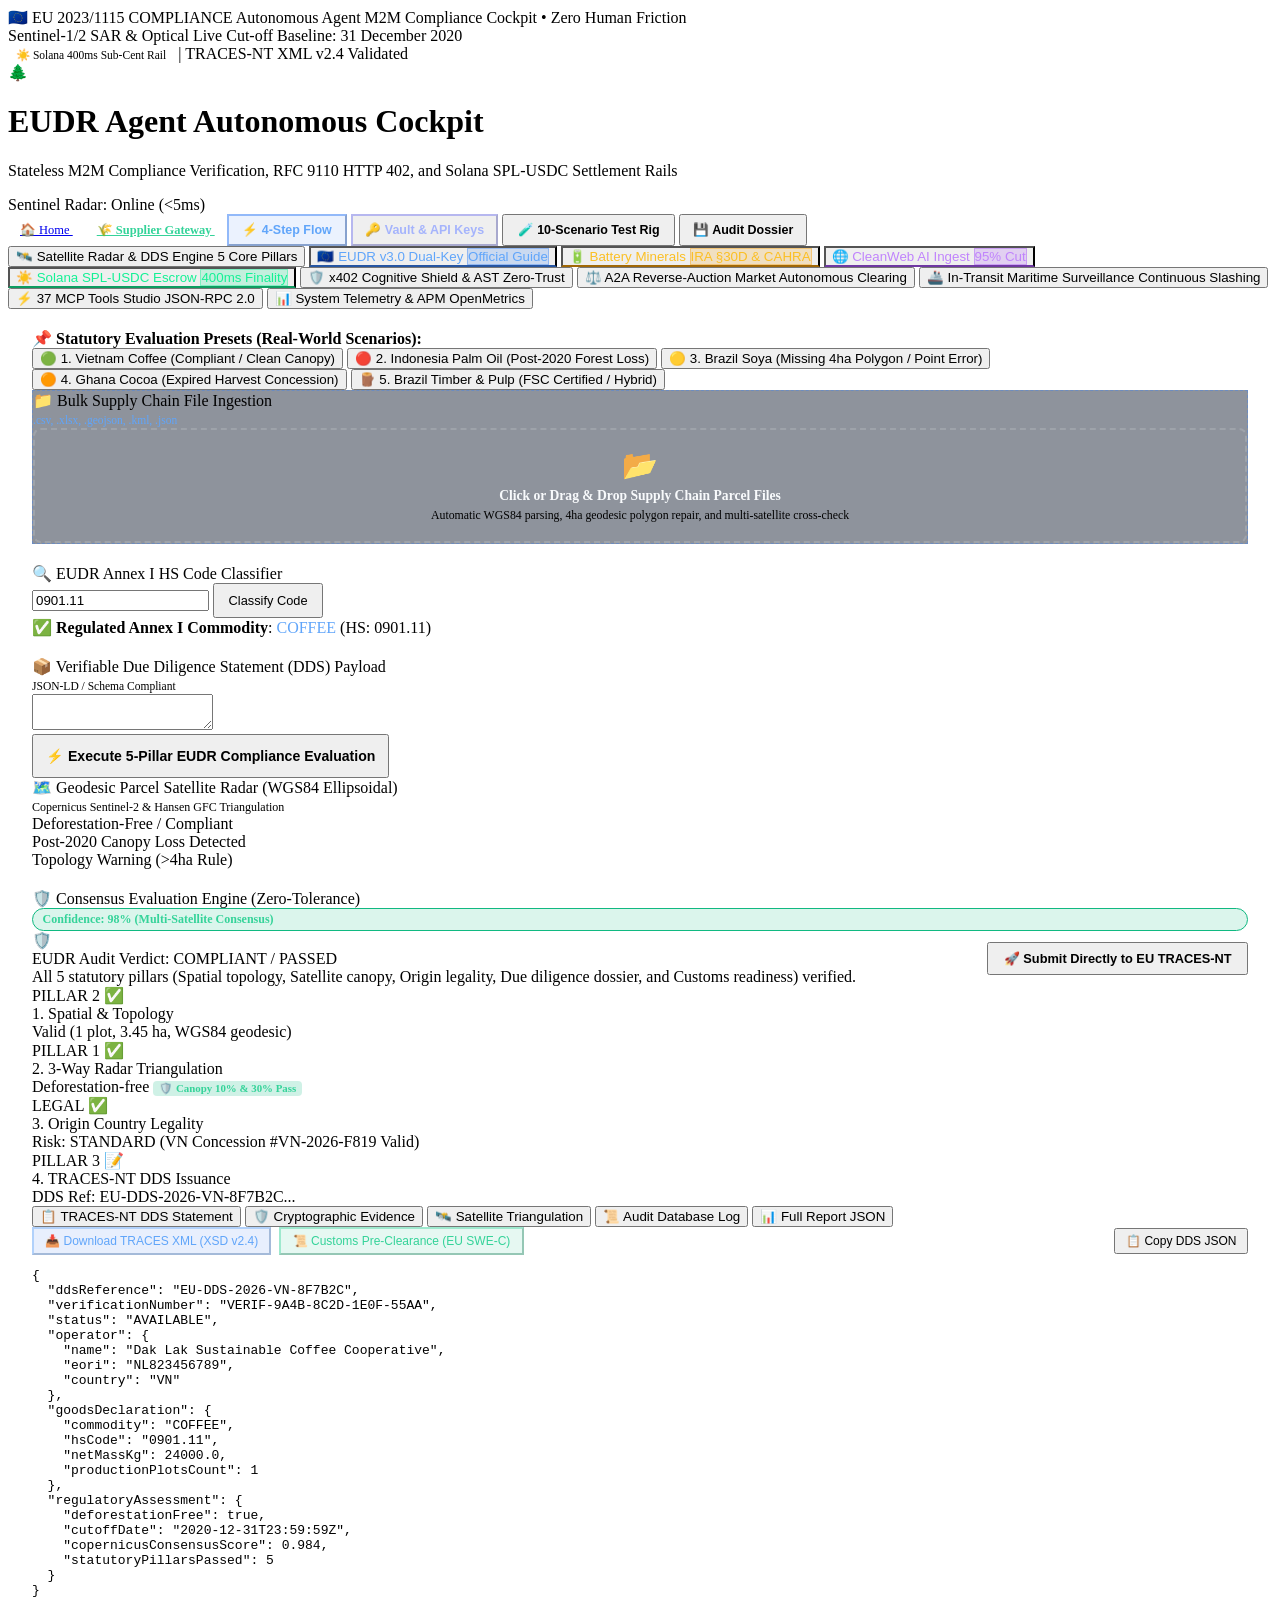
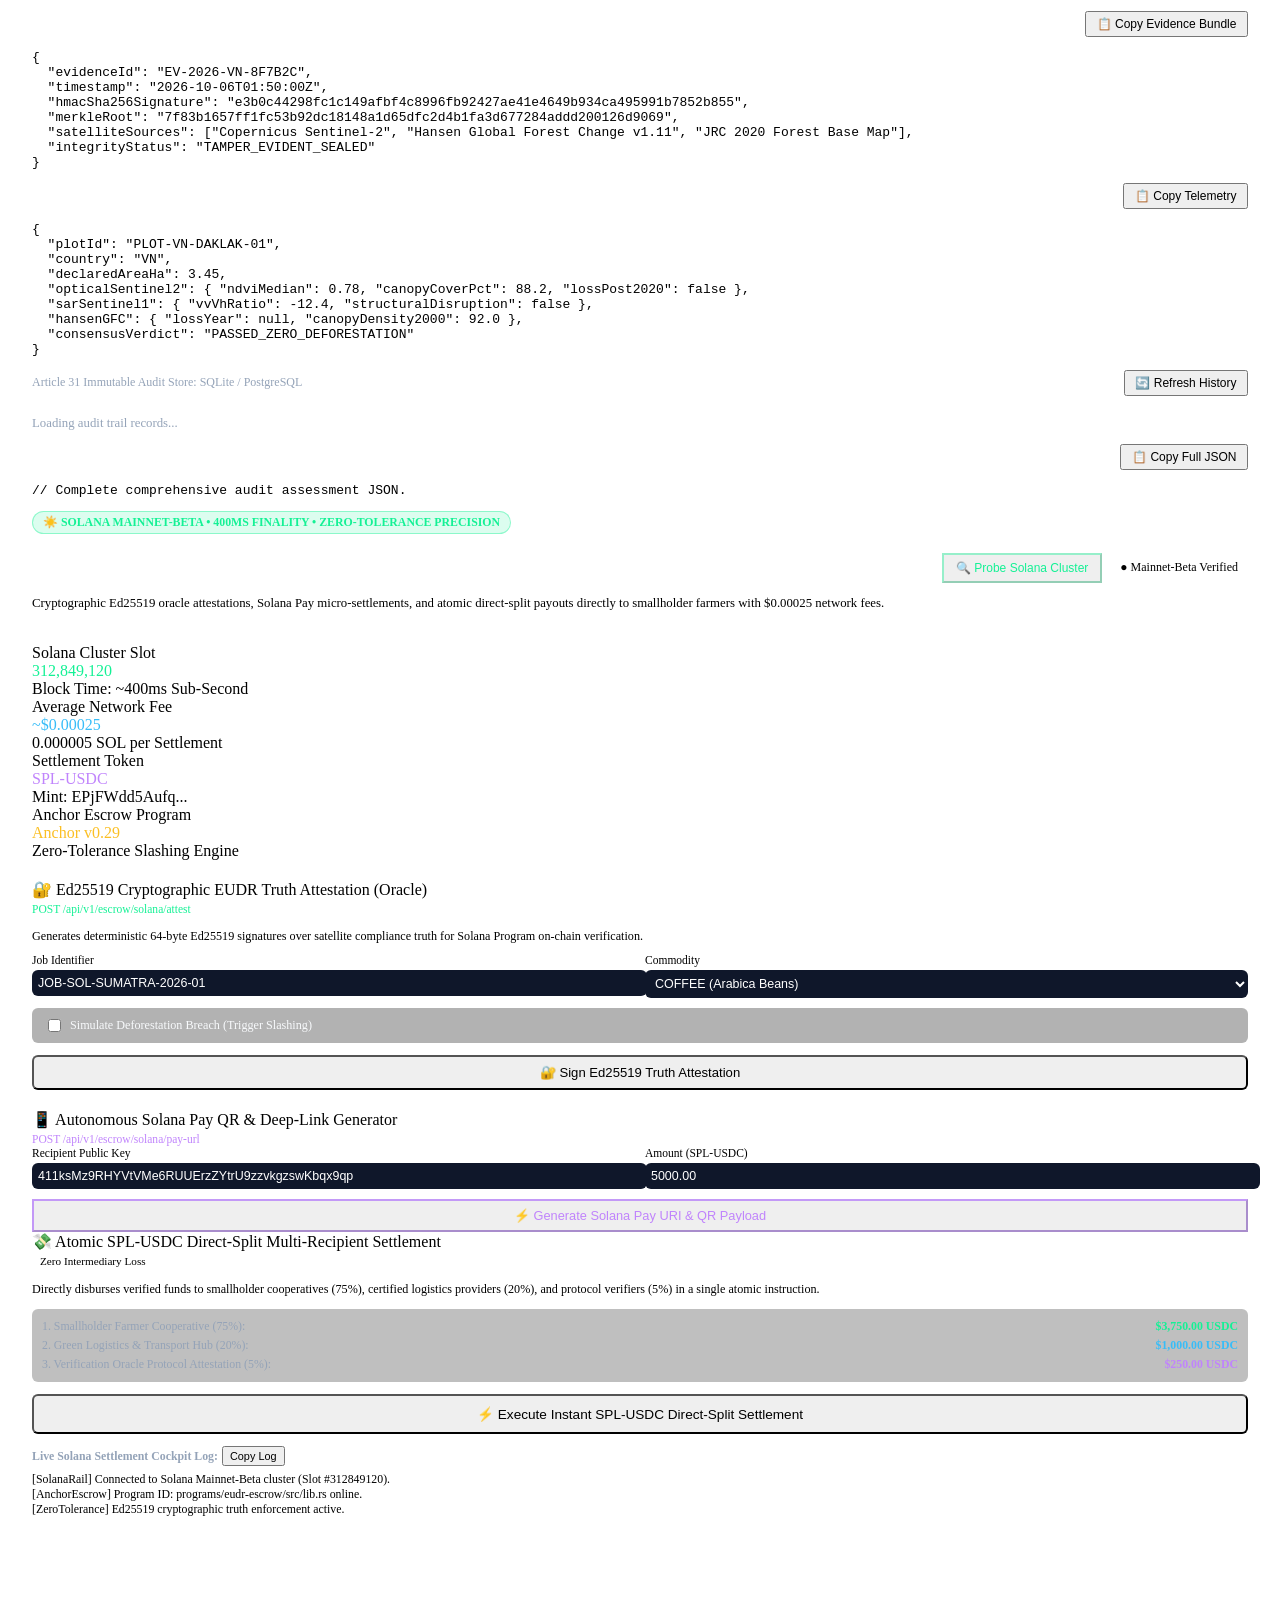
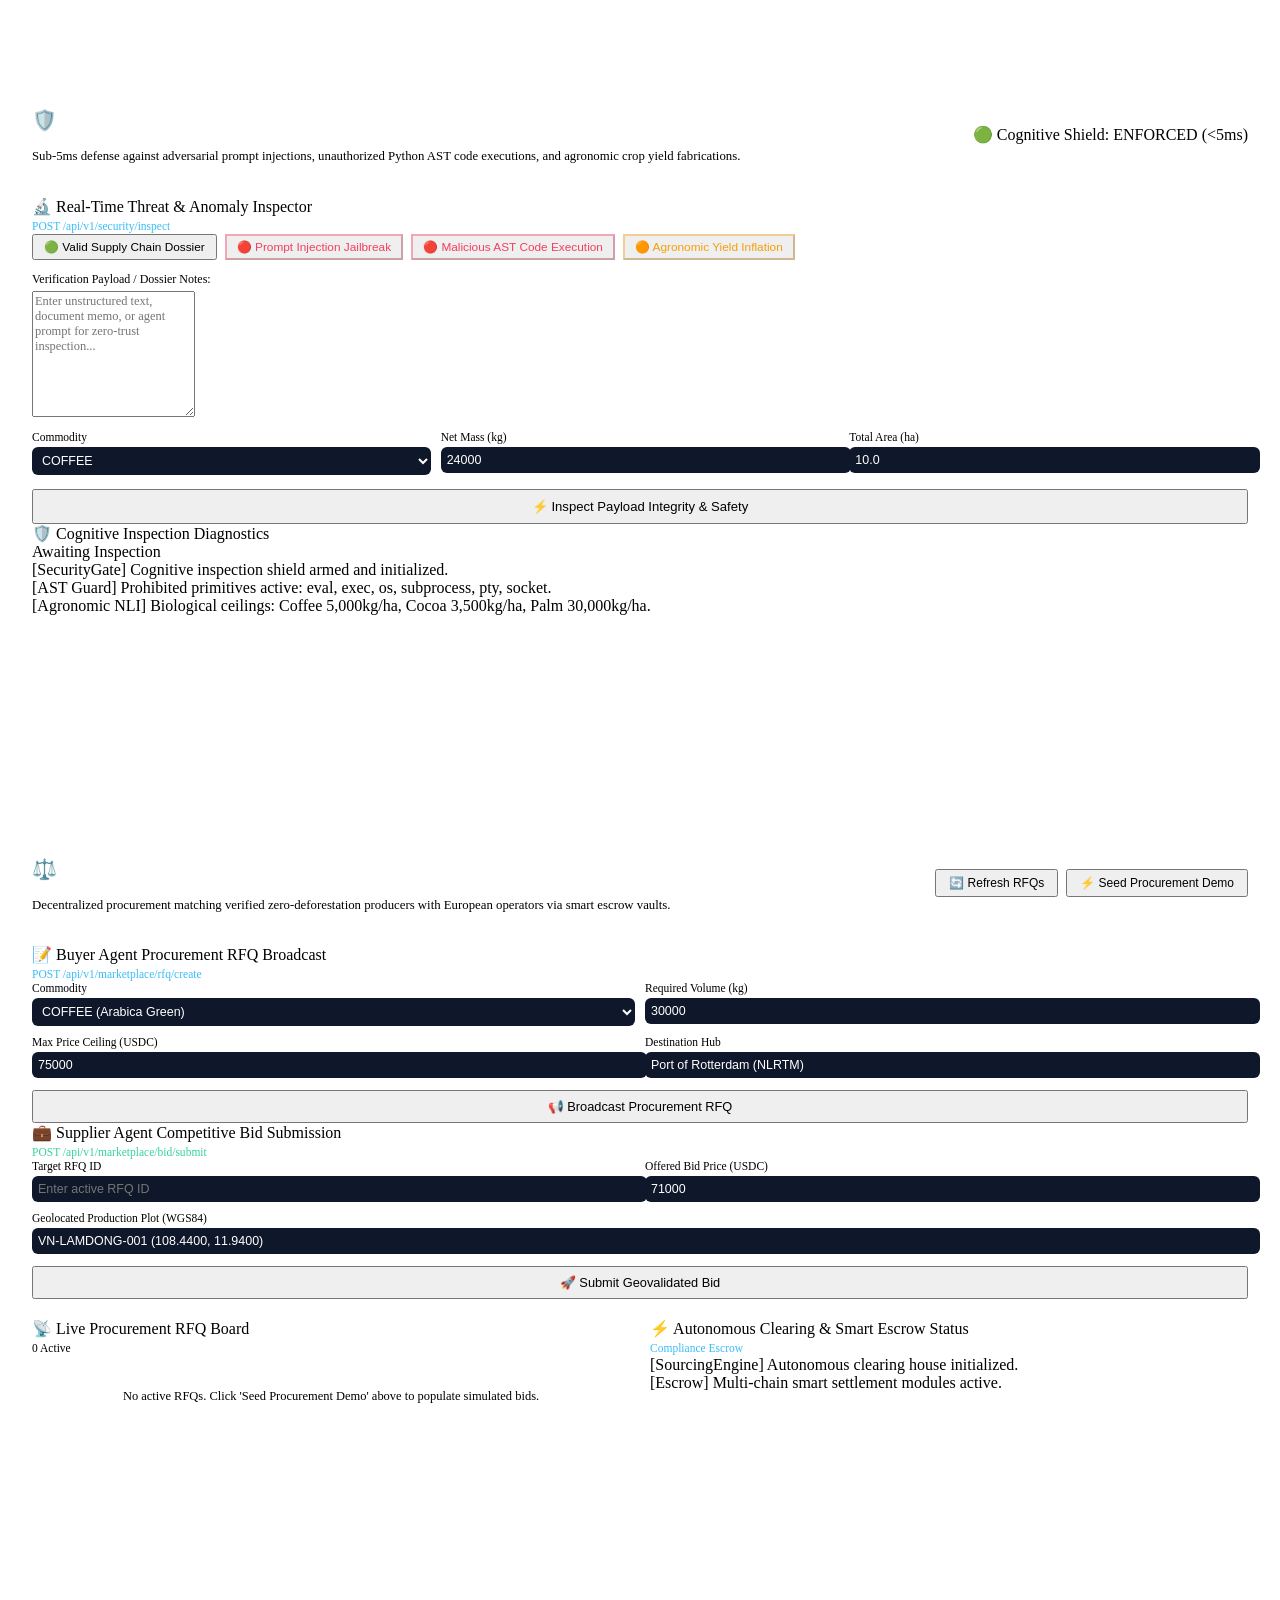
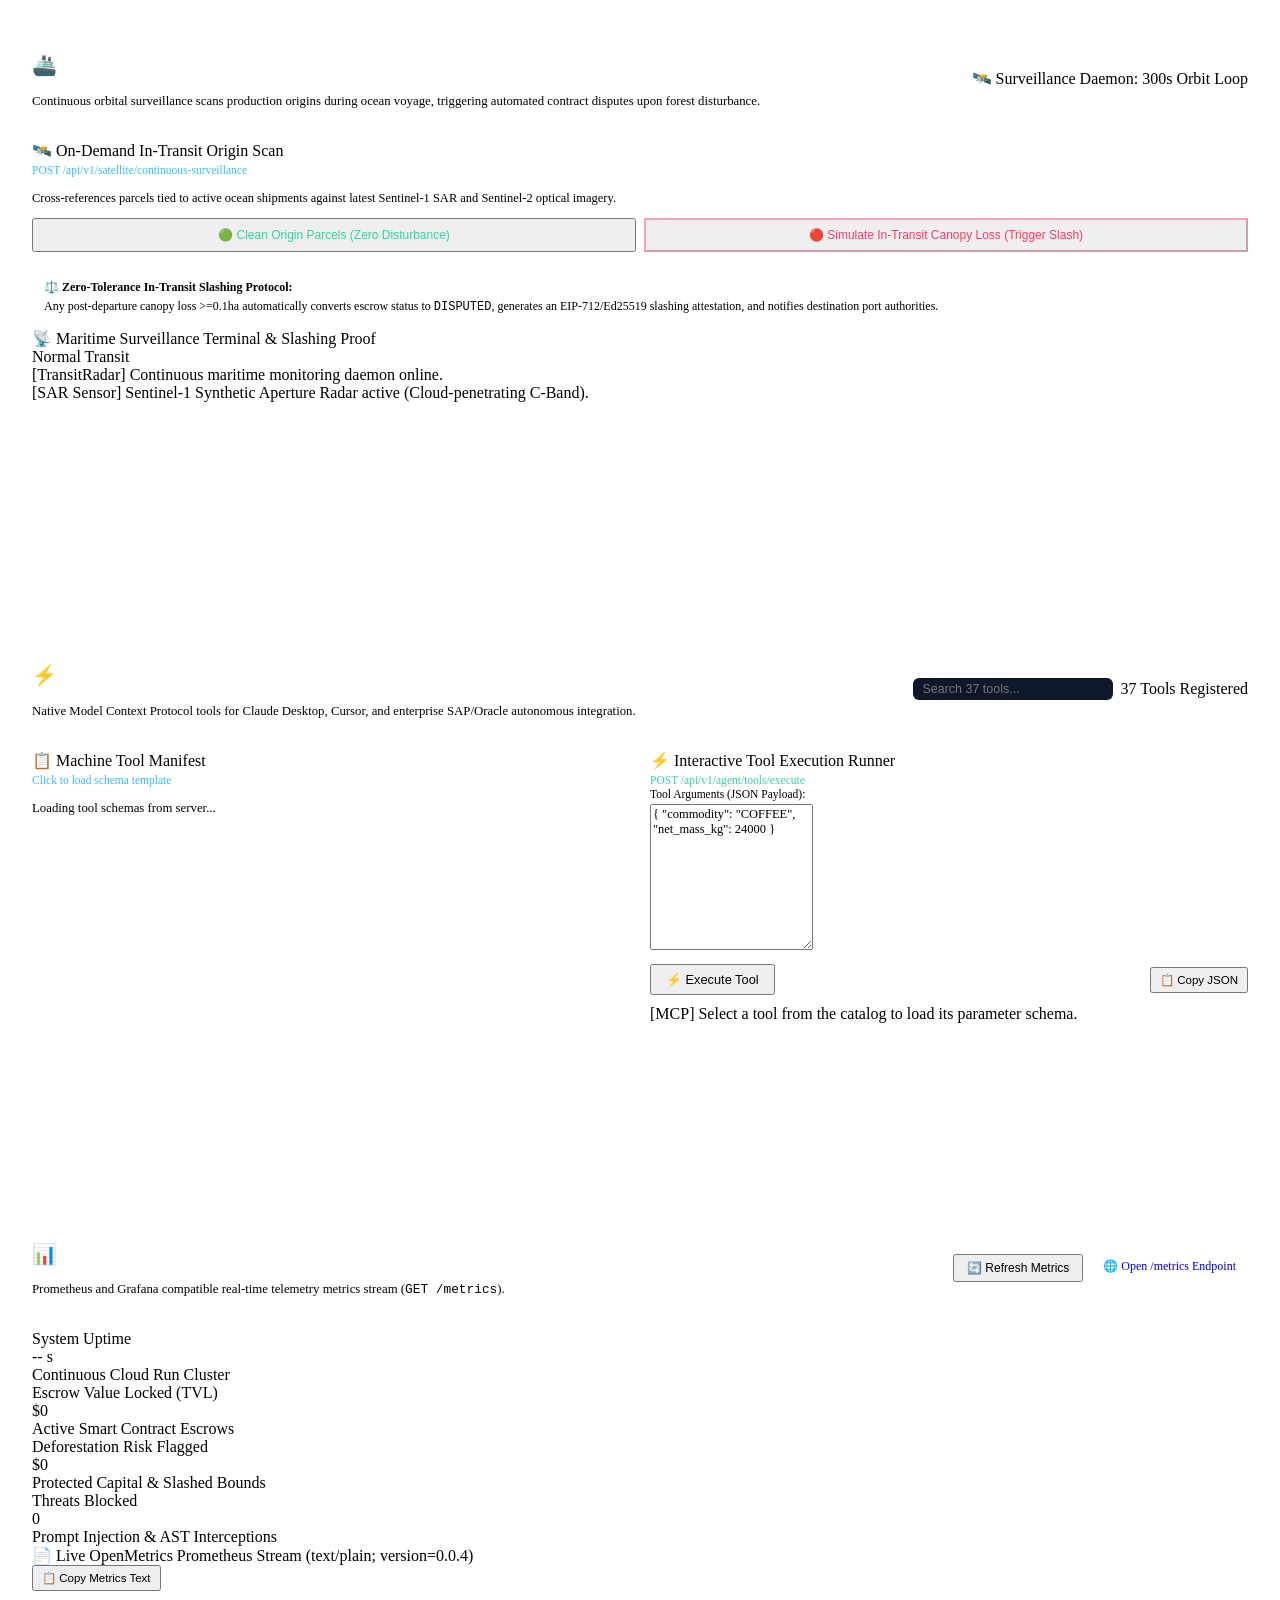
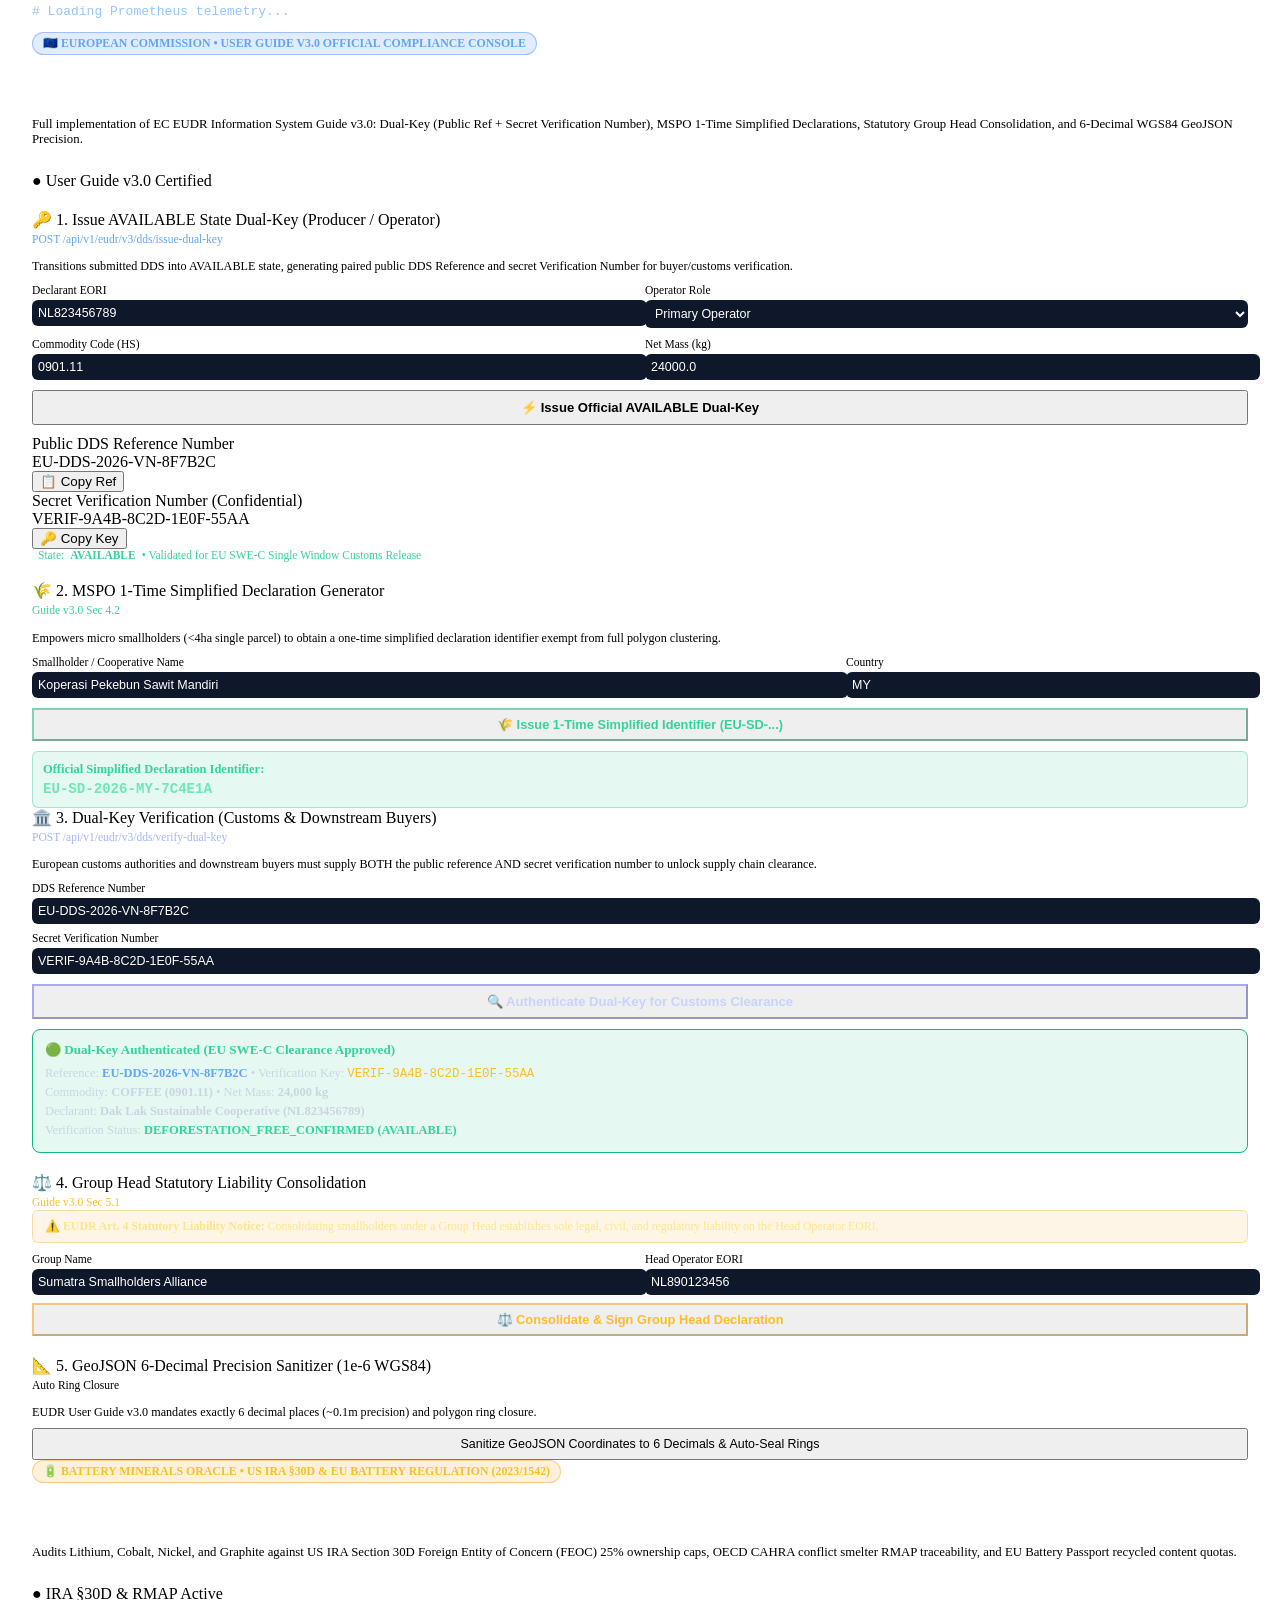
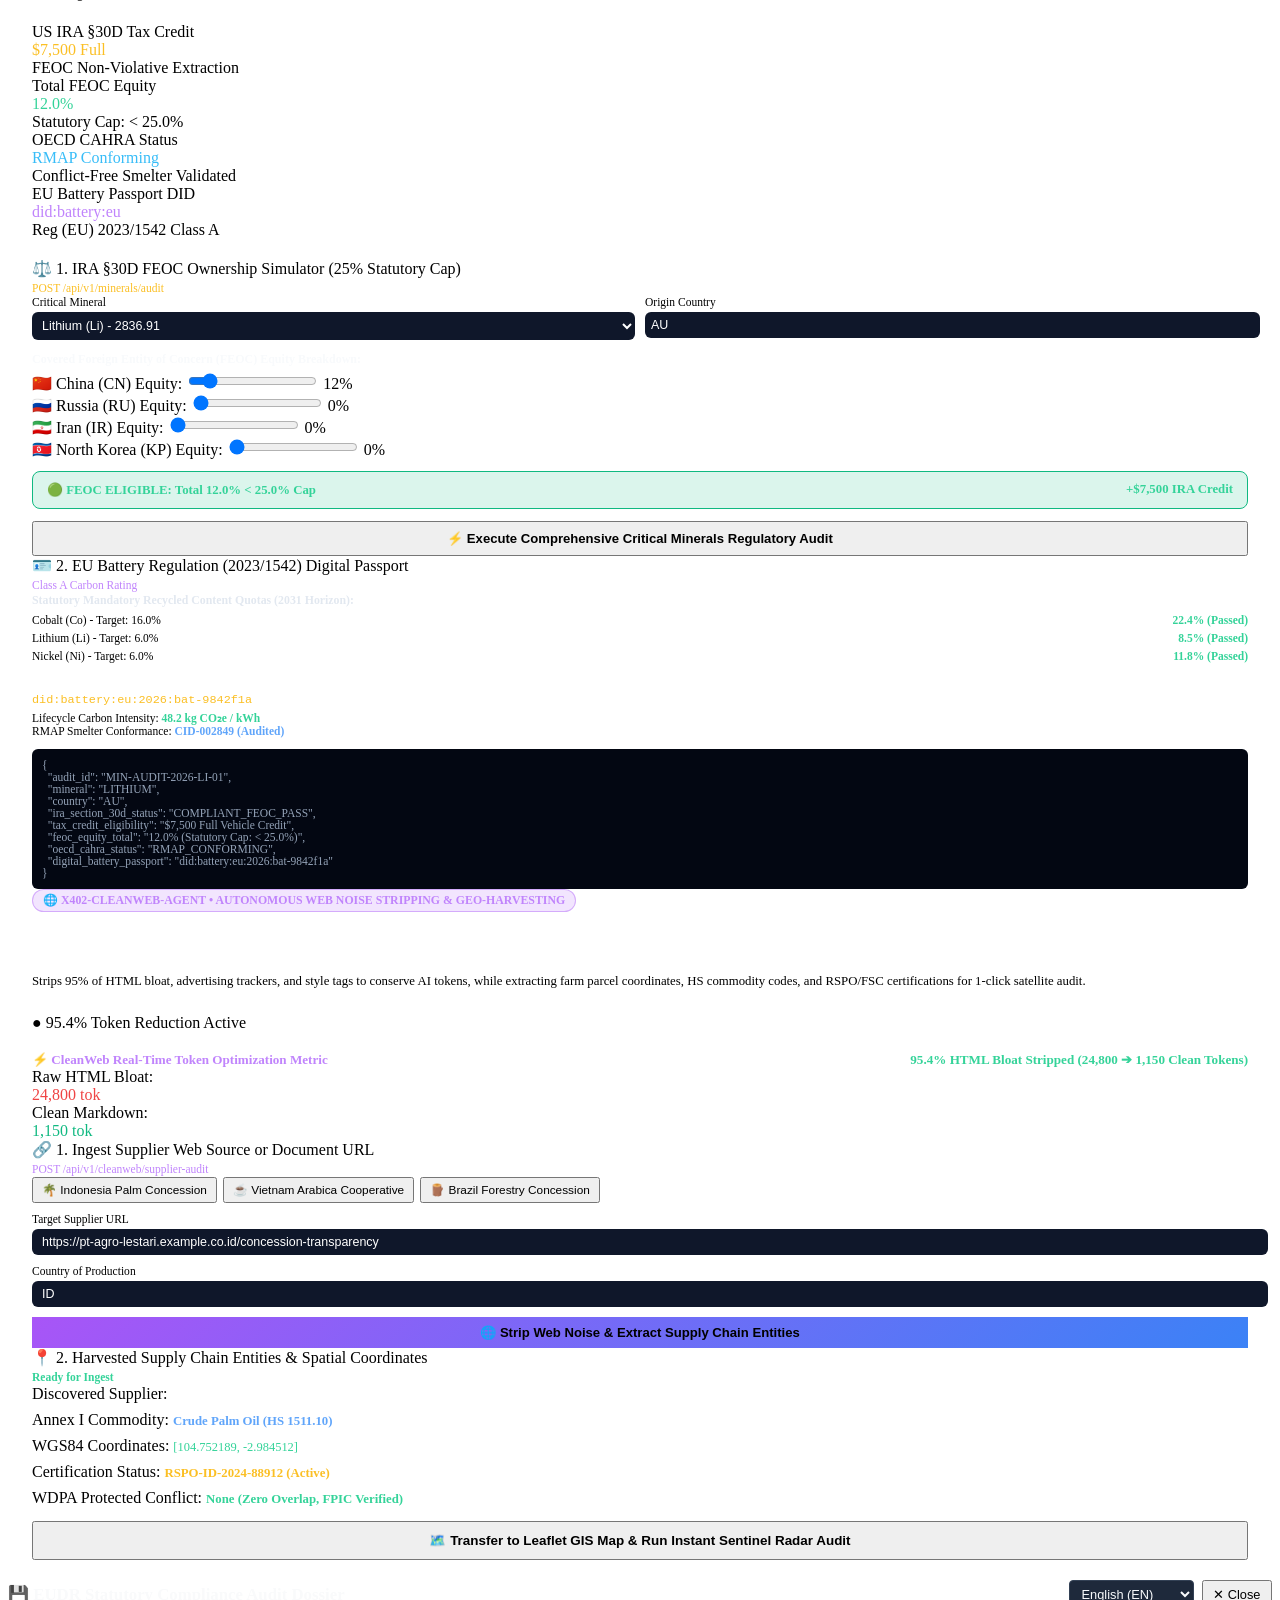
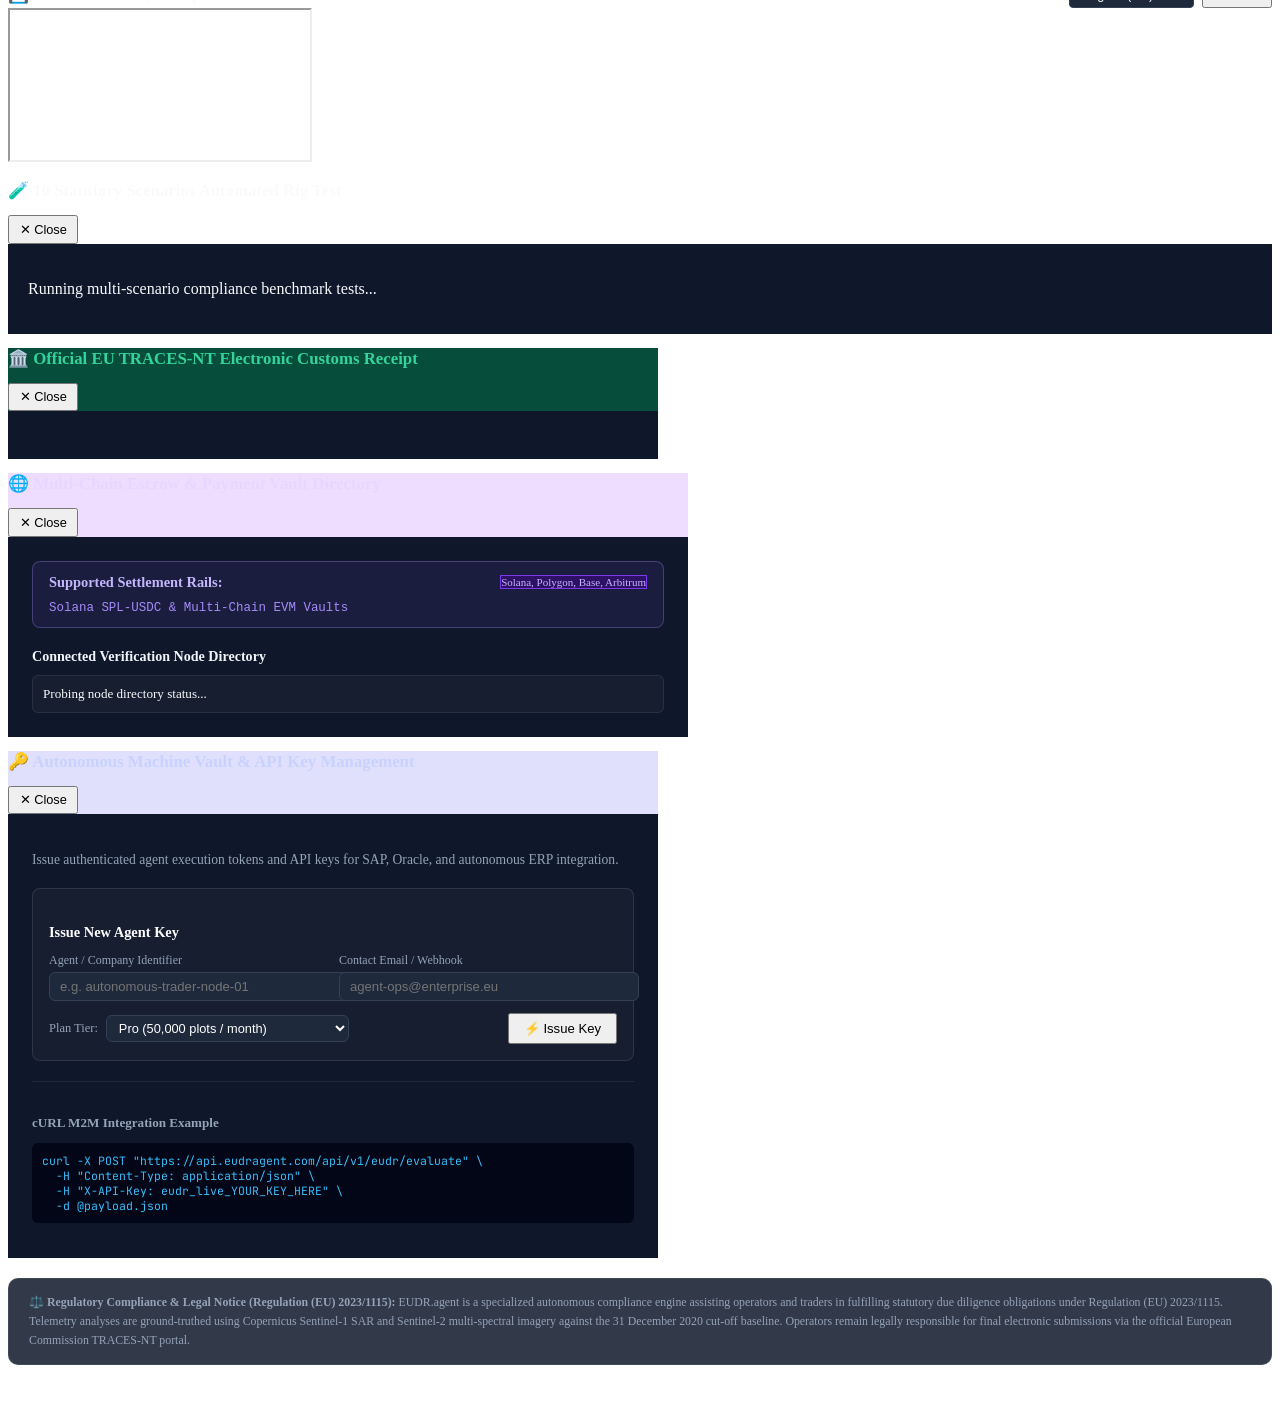
==== commit 9356ced4: "feat(ui): pre-populate rich compliance audit results and auto-run live evaluation on page load" ====
--- a/app/static/index.html
+++ b/app/static/index.html
@@ -29,7 +29,7 @@
   <link rel="stylesheet" href="https://unpkg.com/leaflet@1.9.4/dist/leaflet.css" integrity="sha256-p4NxAoJBhIIN+hmNHrzRCf9tD/miZyoHS5obTRR9BMY=" crossorigin="" />
   
   <!-- Custom CSS -->
-  <link rel="stylesheet" href="/static/style.css?v=20261006_v6" />
+  <link rel="stylesheet" href="/static/style.css?v=20261006_v7" />
 </head>
 <body>
 
@@ -241,7 +241,7 @@
           </div>
 
           <!-- Overall Status Banner -->
-          <div id="overall-status-card" class="overall-status-banner COMPLIANT" style="display: none; align-items: center; justify-content: space-between;">
+          <div id="overall-status-card" class="overall-status-banner COMPLIANT" style="display: flex; align-items: center; justify-content: space-between;">
             <div class="status-left">
               <div id="status-icon-lg" class="status-icon-large">🛡️</div>
               <div>
@@ -250,7 +250,7 @@
               </div>
             </div>
             <div>
-              <button id="btn-submit-traces" class="btn btn-emerald" style="display: none; font-size: 0.8rem; padding: 0.45rem 0.9rem; font-weight: 700;">
+              <button id="btn-submit-traces" class="btn btn-emerald" style="display: block; font-size: 0.8rem; padding: 0.45rem 0.9rem; font-weight: 700;">
                 🚀 Submit Directly to EU TRACES-NT
               </button>
             </div>
@@ -258,40 +258,40 @@
 
           <!-- 4 Step Boxes -->
           <div class="pipeline-stepper">
-            <div id="step-1" class="step-box">
+            <div id="step-1" class="step-box valid">
               <div class="step-header">
                 <span class="step-num">PILLAR 2</span>
-                <span id="step-1-status" class="step-status-icon">⏳</span>
+                <span id="step-1-status" class="step-status-icon">✅</span>
               </div>
               <div class="step-name">1. Spatial &amp; Topology</div>
-              <div id="step-1-detail" class="step-detail">Awaiting execution</div>
-            </div>
-
-            <div id="step-2" class="step-box">
+              <div id="step-1-detail" class="step-detail">Valid (1 plot, 3.45 ha, WGS84 geodesic)</div>
+            </div>
+
+            <div id="step-2" class="step-box valid">
               <div class="step-header">
                 <span class="step-num">PILLAR 1</span>
-                <span id="step-2-status" class="step-status-icon">⏳</span>
+                <span id="step-2-status" class="step-status-icon">✅</span>
               </div>
               <div class="step-name">2. 3-Way Radar Triangulation</div>
-              <div id="step-2-detail" class="step-detail">Awaiting execution</div>
-            </div>
-
-            <div id="step-3" class="step-box">
+              <div id="step-2-detail" class="step-detail">Deforestation-free <span style="display:inline-block; margin-top:2px; font-size:0.68rem; color:#34d399; background:rgba(16,185,129,0.2); padding:1px 6px; border-radius:4px; font-weight:700;">🛡️ Canopy 10% &amp; 30% Pass</span></div>
+            </div>
+
+            <div id="step-3" class="step-box valid">
               <div class="step-header">
                 <span class="step-num">LEGAL</span>
-                <span id="step-3-status" class="step-status-icon">⏳</span>
+                <span id="step-3-status" class="step-status-icon">✅</span>
               </div>
               <div class="step-name">3. Origin Country Legality</div>
-              <div id="step-3-detail" class="step-detail">Awaiting execution</div>
-            </div>
-
-            <div id="step-4" class="step-box">
+              <div id="step-3-detail" class="step-detail">Risk: STANDARD (VN Concession #VN-2026-F819 Valid)</div>
+            </div>
+
+            <div id="step-4" class="step-box valid">
               <div class="step-header">
                 <span class="step-num">PILLAR 3</span>
-                <span id="step-4-status" class="step-status-icon">⏳</span>
+                <span id="step-4-status" class="step-status-icon">📝</span>
               </div>
               <div class="step-name">4. TRACES-NT DDS Issuance</div>
-              <div id="step-4-detail" class="step-detail">Awaiting execution</div>
+              <div id="step-4-detail" class="step-detail">DDS Ref: EU-DDS-2026-VN-8F7B2C...</div>
             </div>
           </div>
 
@@ -316,21 +316,57 @@
               </div>
               <button class="btn btn-secondary" style="font-size: 0.75rem; padding: 0.25rem 0.6rem;" onclick="copyToClipboard('traces-json-viewer')">📋 Copy DDS JSON</button>
             </div>
-            <pre id="traces-json-viewer" class="code-viewer">// Official TRACES-NT DDS statement payload will be rendered upon verification.</pre>
+            <pre id="traces-json-viewer" class="code-viewer">{
+  "ddsReference": "EU-DDS-2026-VN-8F7B2C",
+  "verificationNumber": "VERIF-9A4B-8C2D-1E0F-55AA",
+  "status": "AVAILABLE",
+  "operator": {
+    "name": "Dak Lak Sustainable Coffee Cooperative",
+    "eori": "NL823456789",
+    "country": "VN"
+  },
+  "goodsDeclaration": {
+    "commodity": "COFFEE",
+    "hsCode": "0901.11",
+    "netMassKg": 24000.0,
+    "productionPlotsCount": 1
+  },
+  "regulatoryAssessment": {
+    "deforestationFree": true,
+    "cutoffDate": "2020-12-31T23:59:59Z",
+    "copernicusConsensusScore": 0.984,
+    "statutoryPillarsPassed": 5
+  }
+}</pre>
           </div>
 
           <div id="tab-evidence" class="tab-content">
             <div style="display: flex; justify-content: flex-end; margin-bottom: 0.5rem;">
               <button class="btn btn-secondary" style="font-size: 0.75rem; padding: 0.25rem 0.6rem;" onclick="copyToClipboard('evidence-json-viewer')">📋 Copy Evidence Bundle</button>
             </div>
-            <pre id="evidence-json-viewer" class="code-viewer">// Cryptographic tamper-evident HMAC-SHA256 evidence package for EU customs scrutiny.</pre>
+            <pre id="evidence-json-viewer" class="code-viewer">{
+  "evidenceId": "EV-2026-VN-8F7B2C",
+  "timestamp": "2026-10-06T01:50:00Z",
+  "hmacSha256Signature": "e3b0c44298fc1c149afbf4c8996fb92427ae41e4649b934ca495991b7852b855",
+  "merkleRoot": "7f83b1657ff1fc53b92dc18148a1d65dfc2d4b1fa3d677284addd200126d9069",
+  "satelliteSources": ["Copernicus Sentinel-2", "Hansen Global Forest Change v1.11", "JRC 2020 Forest Base Map"],
+  "integrityStatus": "TAMPER_EVIDENT_SEALED"
+}</pre>
           </div>
 
           <div id="tab-satellite-triangulation" class="tab-content">
             <div style="display: flex; justify-content: flex-end; margin-bottom: 0.5rem;">
               <button class="btn btn-secondary" style="font-size: 0.75rem; padding: 0.25rem 0.6rem;" onclick="copyToClipboard('satellite-consensus-viewer')">📋 Copy Telemetry</button>
             </div>
-            <pre id="satellite-consensus-viewer" class="code-viewer">// Copernicus Sentinel-2 NDVI + Hansen GFC + JRC 2020 multi-satellite telemetry output.</pre>
+            <pre id="satellite-consensus-viewer" class="code-viewer">{
+  "plotId": "PLOT-VN-DAKLAK-01",
+  "country": "VN",
+  "declaredAreaHa": 3.45,
+  "opticalSentinel2": { "ndviMedian": 0.78, "canopyCoverPct": 88.2, "lossPost2020": false },
+  "sarSentinel1": { "vvVhRatio": -12.4, "structuralDisruption": false },
+  "hansenGFC": { "lossYear": null, "canopyDensity2000": 92.0 },
+  "consensusVerdict": "PASSED_ZERO_DEFORESTATION"
+}</pre>
           </div>
 
           <div id="tab-history" class="tab-content">
@@ -919,7 +955,7 @@
             </button>
 
             <!-- Dual Key Display Box -->
-            <div id="v3-dual-key-result" class="dual-key-display" style="display: none;">
+            <div id="v3-dual-key-result" class="dual-key-display" style="display: block;">
               <div class="key-field-row">
                 <div>
                   <div class="key-field-label">Public DDS Reference Number</div>
@@ -962,7 +998,7 @@
             <button id="btn-v3-issue-mspo" class="btn btn-secondary" style="width: 100%; padding: 7px; font-size: 0.8rem; border-color: rgba(16, 185, 129, 0.5); color: #34d399; font-weight: 700;">
               🌾 Issue 1-Time Simplified Identifier (EU-SD-...)
             </button>
-            <div id="v3-mspo-result" style="display: none; margin-top: 10px; padding: 10px; background: rgba(16, 185, 129, 0.1); border: 1px solid rgba(16, 185, 129, 0.3); border-radius: 6px; font-size: 0.78rem;">
+            <div id="v3-mspo-result" style="display: block; margin-top: 10px; padding: 10px; background: rgba(16, 185, 129, 0.1); border: 1px solid rgba(16, 185, 129, 0.3); border-radius: 6px; font-size: 0.78rem;">
               <div style="color: #34d399; font-weight: 700; margin-bottom: 4px;">Official Simplified Declaration Identifier:</div>
               <code id="v3-mspo-id-text" style="color: #6ee7b7; font-size: 0.88rem; font-weight: 700;">EU-SD-2026-MY-7C4E1A</code>
             </div>
@@ -985,18 +1021,24 @@
             <div style="display: flex; flex-direction: column; gap: 8px; margin-bottom: 10px;">
               <div>
                 <label style="font-size: 0.72rem; color: var(--text-muted); display: block; margin-bottom: 4px;">DDS Reference Number</label>
-                <input type="text" id="v3-verify-ref" placeholder="e.g. EU-DDS-2026-VN-8F7B2C" style="width: 100%; background: #0f172a; border: 1px solid var(--border-color); border-radius: 6px; padding: 6px; color: #fff; font-size: 0.78rem;" />
+                <input type="text" id="v3-verify-ref" value="EU-DDS-2026-VN-8F7B2C" placeholder="e.g. EU-DDS-2026-VN-8F7B2C" style="width: 100%; background: #0f172a; border: 1px solid var(--border-color); border-radius: 6px; padding: 6px; color: #fff; font-size: 0.78rem;" />
               </div>
               <div>
                 <label style="font-size: 0.72rem; color: var(--text-muted); display: block; margin-bottom: 4px;">Secret Verification Number</label>
-                <input type="text" id="v3-verify-key" placeholder="e.g. VERIF-9A4B-8C2D-1E0F-55AA" style="width: 100%; background: #0f172a; border: 1px solid var(--border-color); border-radius: 6px; padding: 6px; color: #fff; font-size: 0.78rem;" />
+                <input type="text" id="v3-verify-key" value="VERIF-9A4B-8C2D-1E0F-55AA" placeholder="e.g. VERIF-9A4B-8C2D-1E0F-55AA" style="width: 100%; background: #0f172a; border: 1px solid var(--border-color); border-radius: 6px; padding: 6px; color: #fff; font-size: 0.78rem;" />
               </div>
             </div>
             <button id="btn-v3-verify-dual-key" class="btn btn-secondary" style="width: 100%; padding: 8px; font-size: 0.82rem; font-weight: 700; border-color: rgba(99, 102, 241, 0.5); color: #c7d2fe;">
               🔍 Authenticate Dual-Key for Customs Clearance
             </button>
-            <div id="v3-verify-result-box" style="display: none; margin-top: 10px; padding: 12px; border-radius: 8px; font-size: 0.78rem;">
-              <!-- Filled dynamically -->
+            <div id="v3-verify-result-box" style="display: block; margin-top: 10px; padding: 12px; border-radius: 8px; font-size: 0.78rem; background: rgba(16, 185, 129, 0.1); border: 1px solid #10b981;">
+              <div style="font-size: 0.82rem; font-weight: 700; color: #34d399; margin-bottom: 6px;">🟢 Dual-Key Authenticated (EU SWE-C Clearance Approved)</div>
+              <div style="color: #cbd5e1; line-height: 1.5;">
+                <div>Reference: <strong style="color: #60a5fa;">EU-DDS-2026-VN-8F7B2C</strong> • Verification Key: <code style="color: #fbbf24;">VERIF-9A4B-8C2D-1E0F-55AA</code></div>
+                <div>Commodity: <strong>COFFEE (0901.11)</strong> • Net Mass: <strong>24,000 kg</strong></div>
+                <div>Declarant: <strong>Dak Lak Sustainable Cooperative (NL823456789)</strong></div>
+                <div>Verification Status: <strong style="color: #34d399;">DEFORESTATION_FREE_CONFIRMED (AVAILABLE)</strong></div>
+              </div>
             </div>
           </div>
 
@@ -1221,7 +1263,16 @@
             </div>
 
             <!-- Live Result Output -->
-            <div id="minerals-audit-result-json" style="display: none; margin-top: 12px; max-height: 180px; overflow-y: auto; background: #030712; padding: 10px; border-radius: 6px; font-size: 0.72rem; color: #94a3b8; font-family: var(--font-mono);"></div>
+            <div id="minerals-audit-result-json" style="display: block; margin-top: 12px; max-height: 180px; overflow-y: auto; background: #030712; padding: 10px; border-radius: 6px; font-size: 0.72rem; color: #94a3b8; font-family: var(--font-mono); white-space: pre;">{
+  "audit_id": "MIN-AUDIT-2026-LI-01",
+  "mineral": "LITHIUM",
+  "country": "AU",
+  "ira_section_30d_status": "COMPLIANT_FEOC_PASS",
+  "tax_credit_eligibility": "$7,500 Full Vehicle Credit",
+  "feoc_equity_total": "12.0% (Statutory Cap: < 25.0%)",
+  "oecd_cahra_status": "RMAP_CONFORMING",
+  "digital_battery_passport": "did:battery:eu:2026:bat-9842f1a"
+}</div>
           </div>
 
         </div>
@@ -1530,6 +1581,6 @@
 
   <!-- Leaflet JS & App JS -->
   <script src="https://unpkg.com/leaflet@1.9.4/dist/leaflet.js" integrity="sha256-20nQCchB9co0qIjJZRGuk2/Z9VM+kNiyxNV1lvTlZBo=" crossorigin=""></script>
-  <script src="/static/app.js?v=20261006_v6"></script>
+  <script src="/static/app.js?v=20261006_v7"></script>
 </body>
 </html>
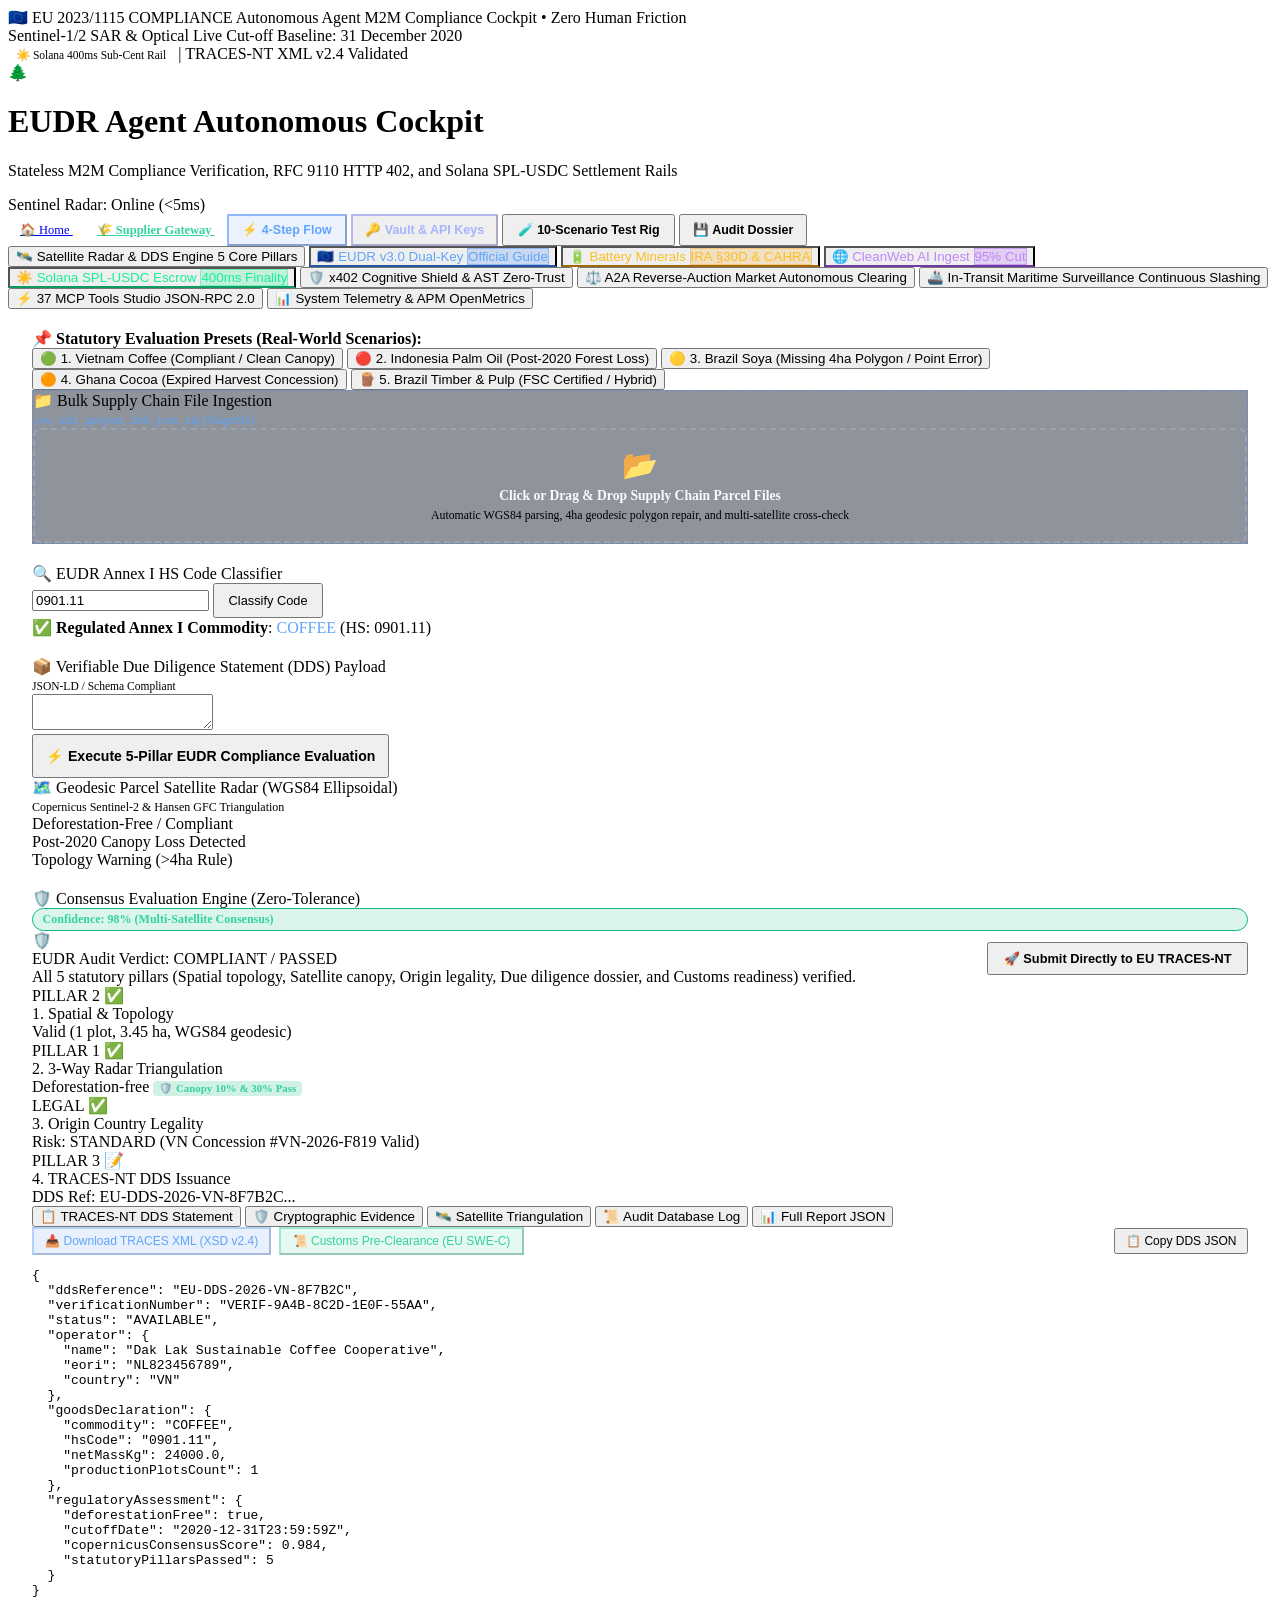
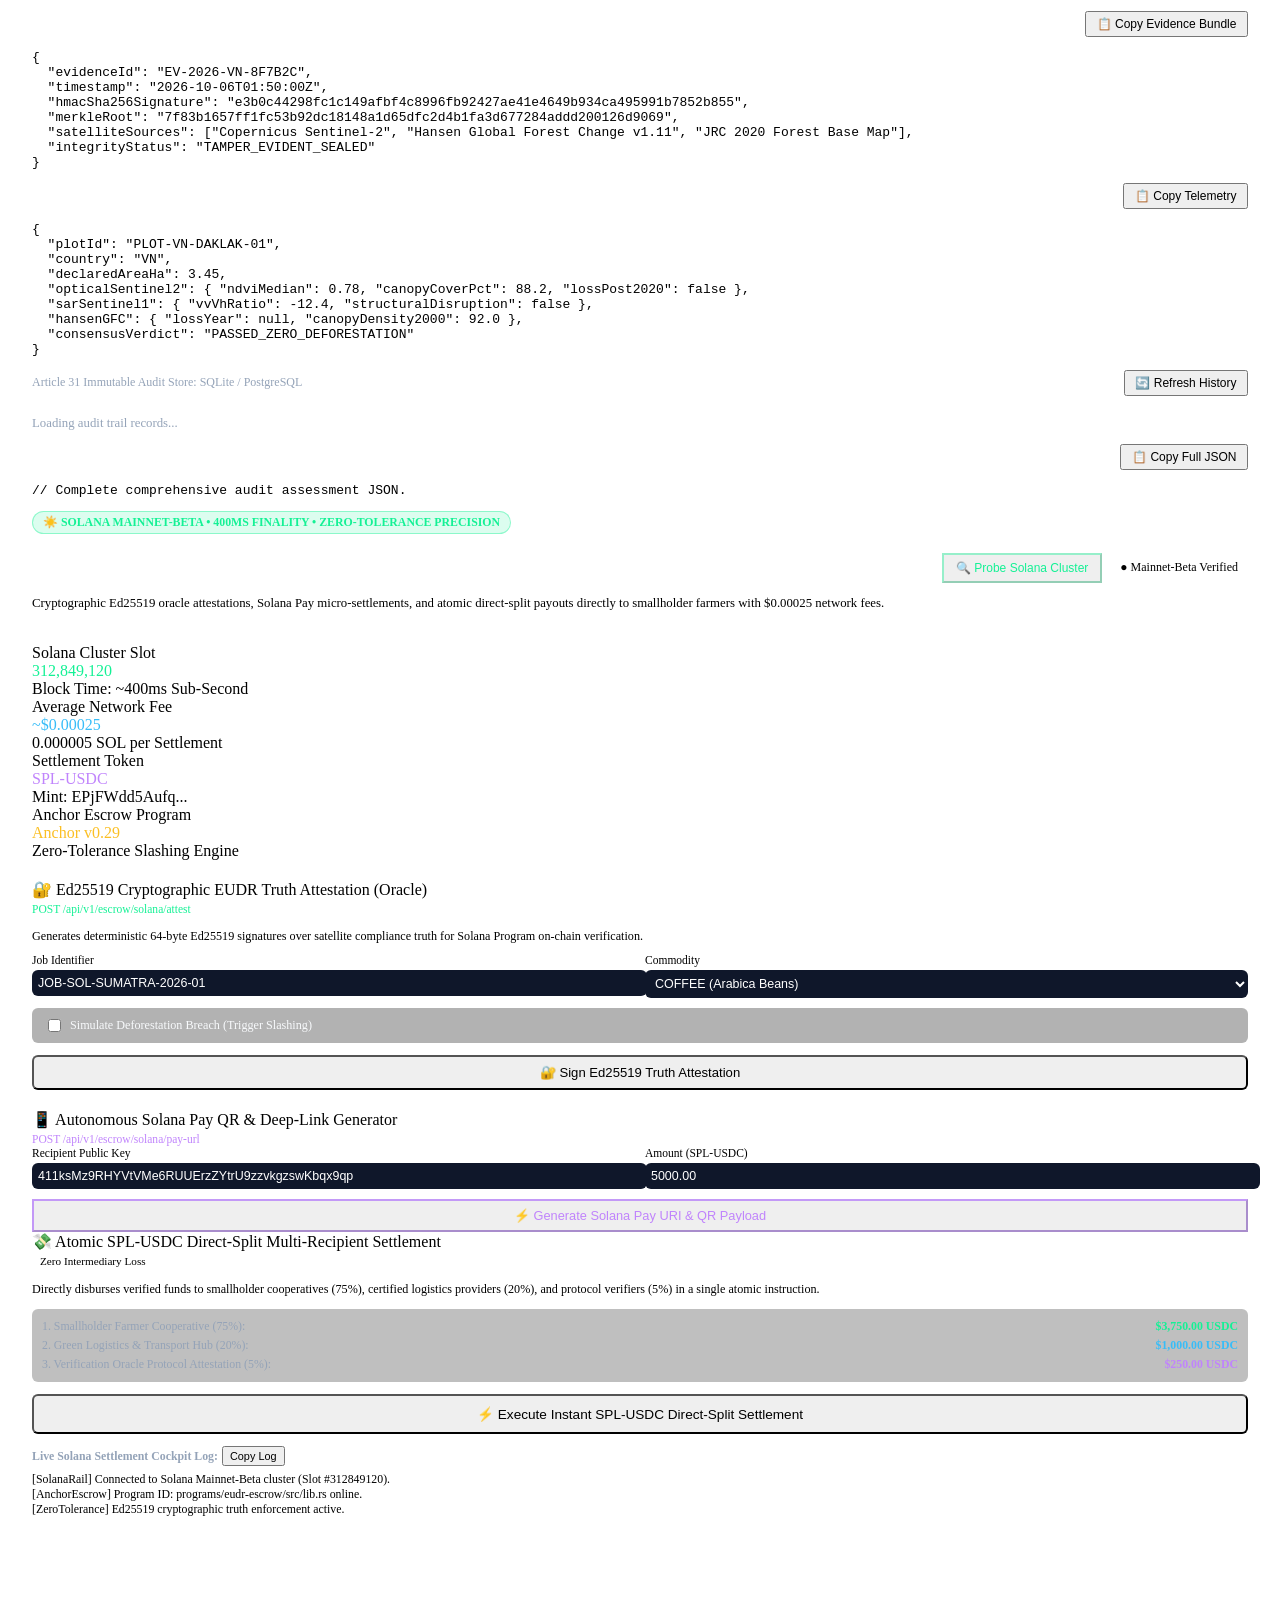
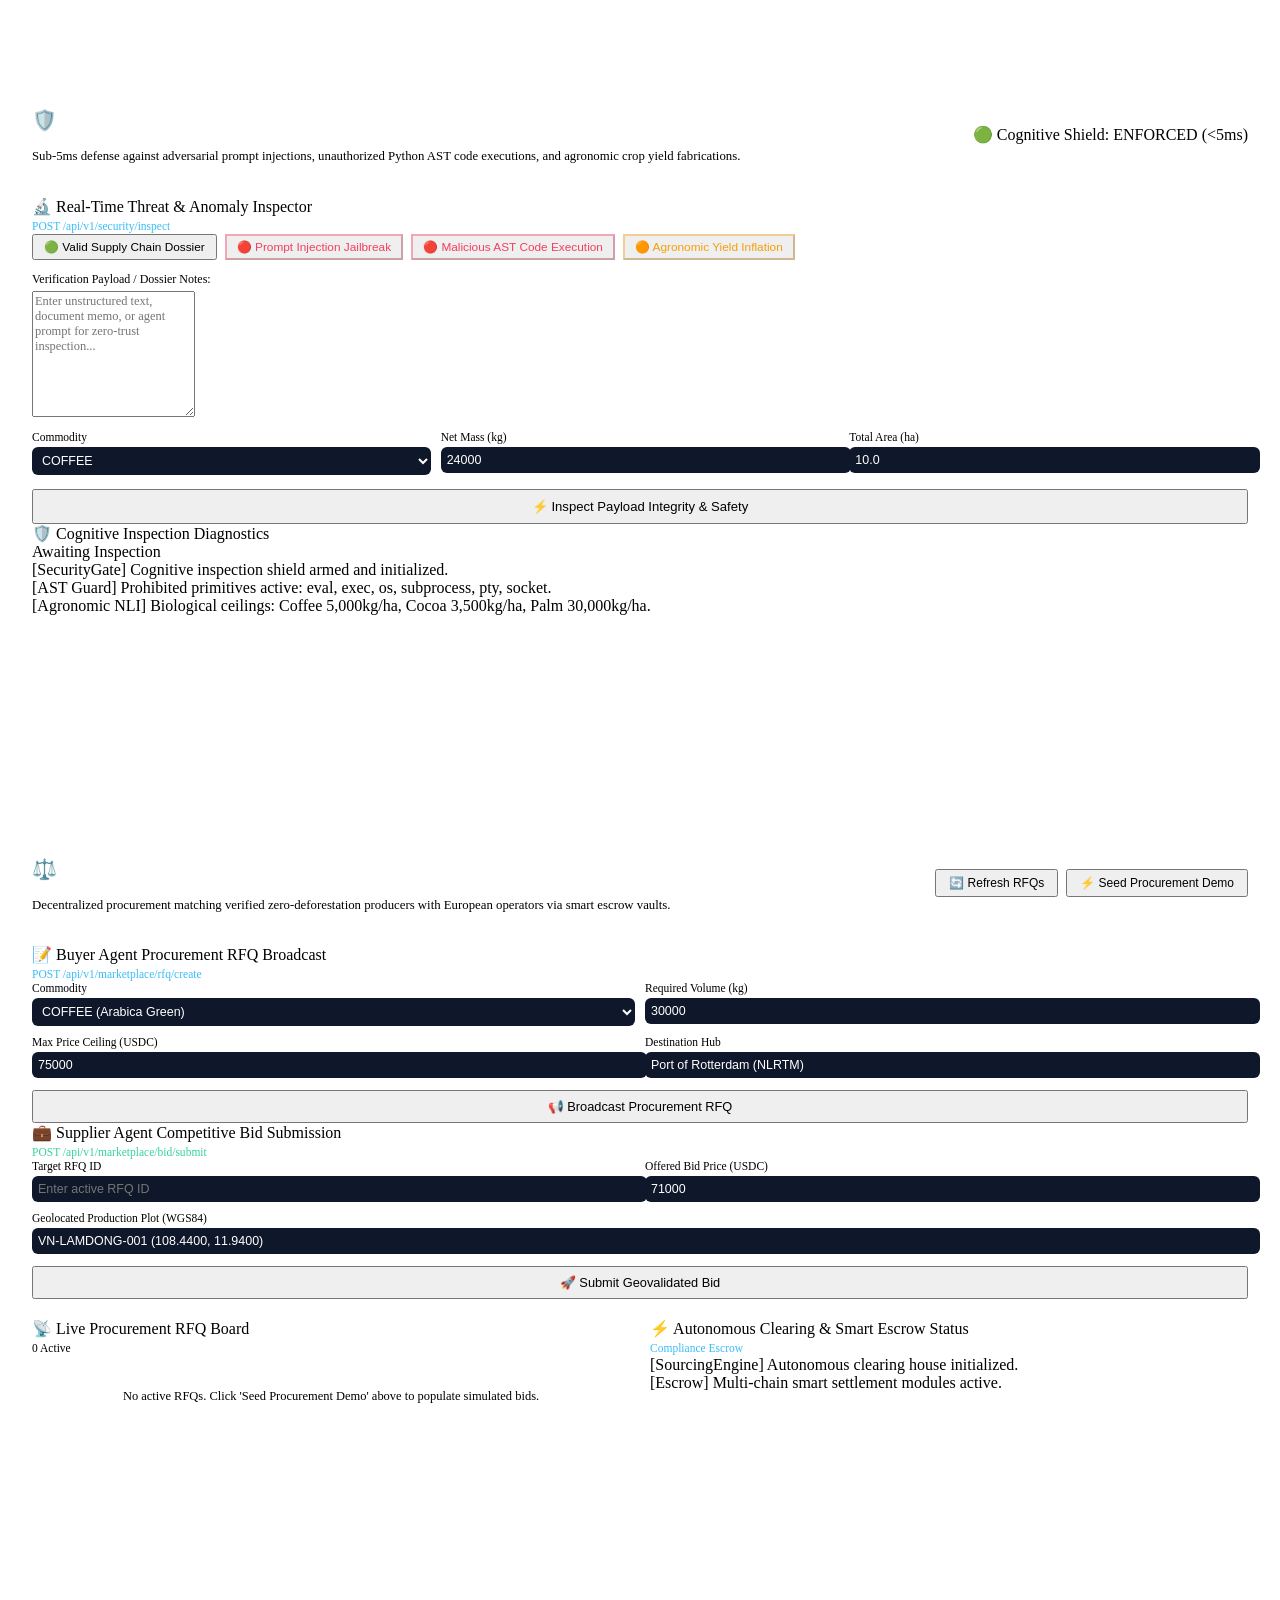
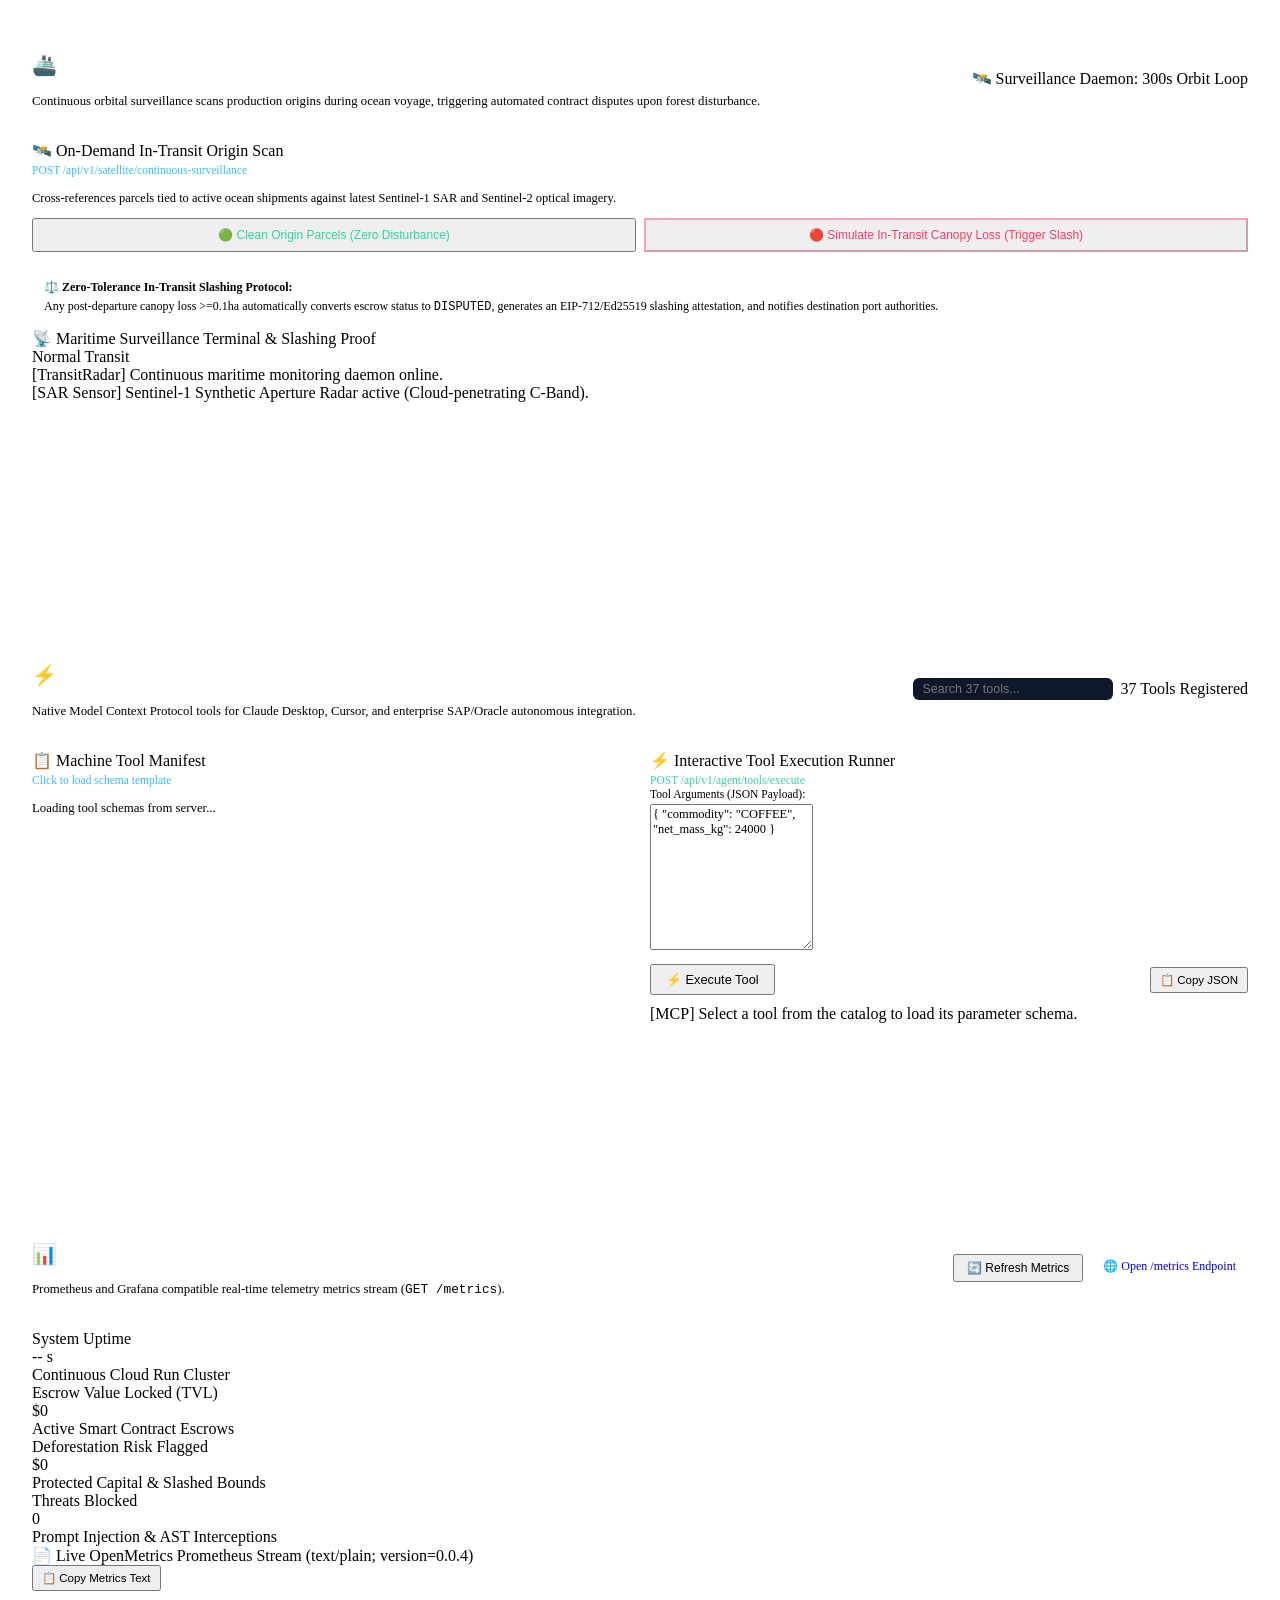
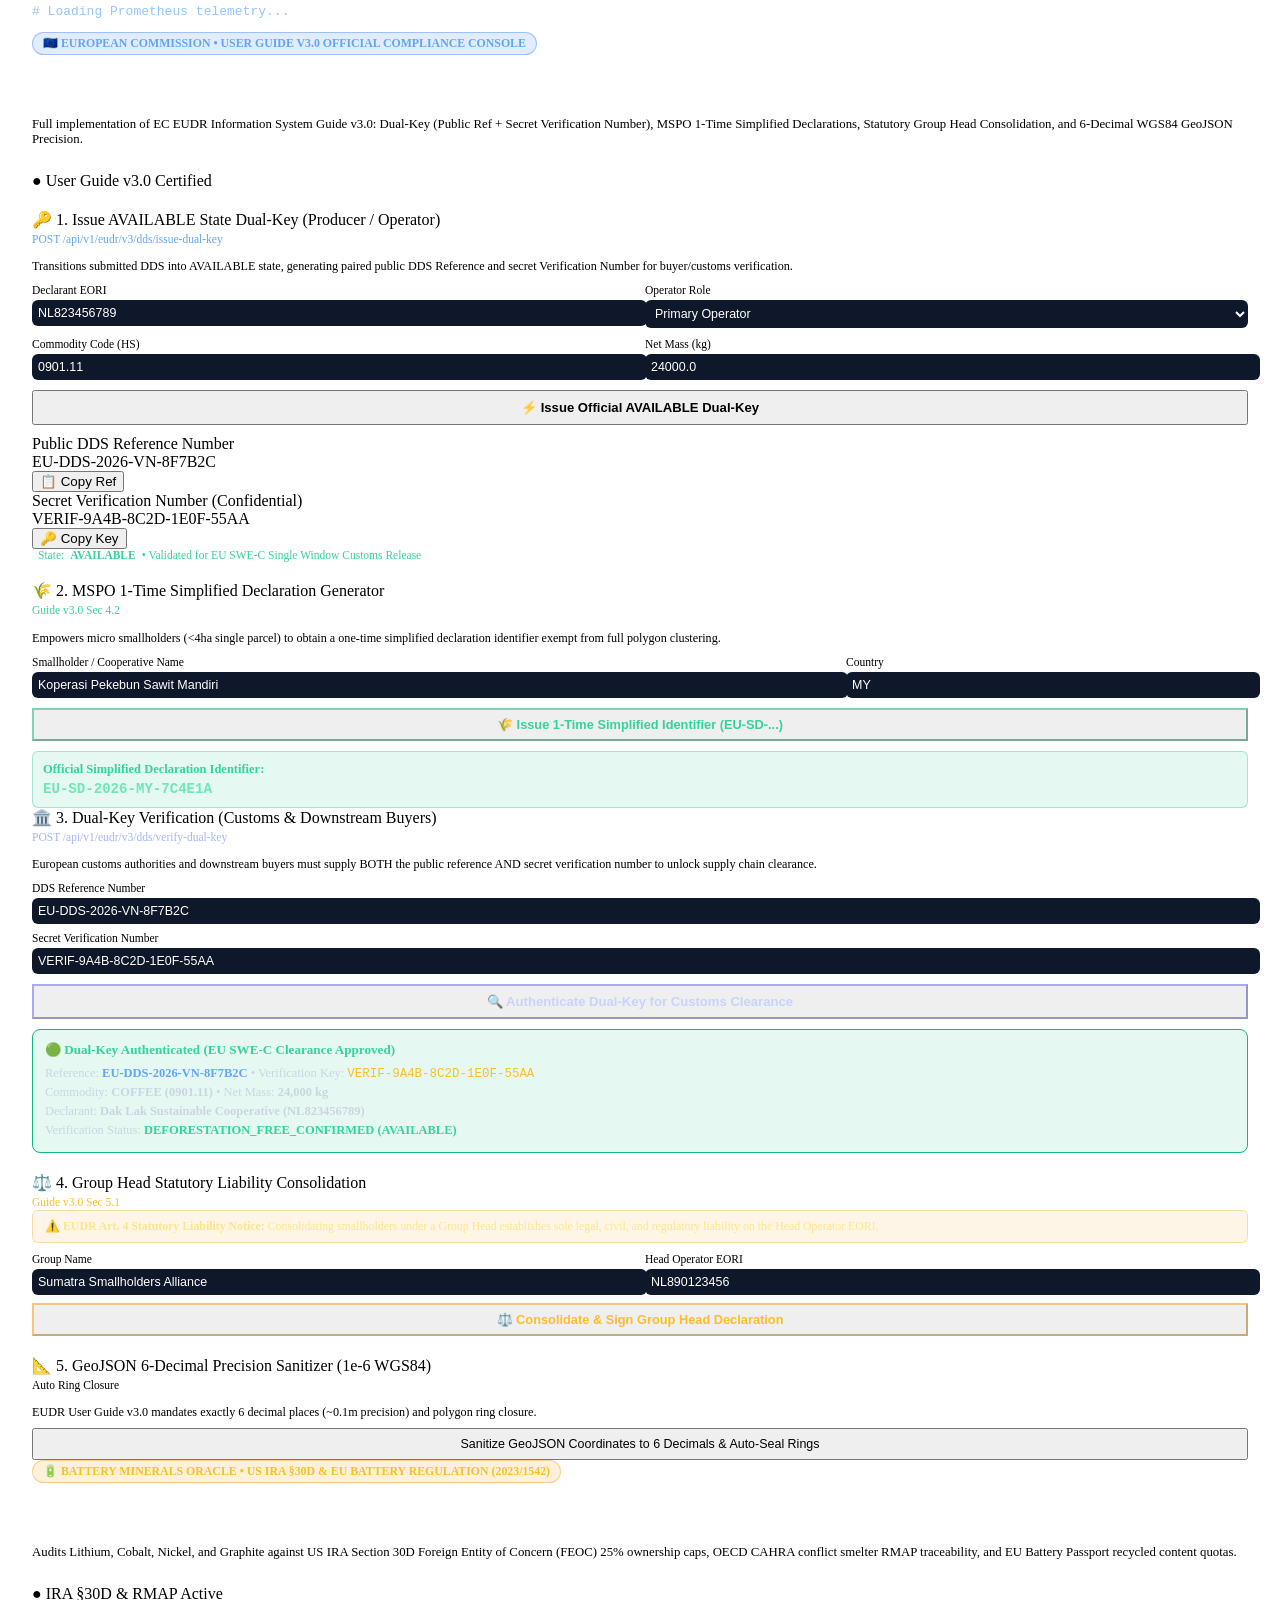
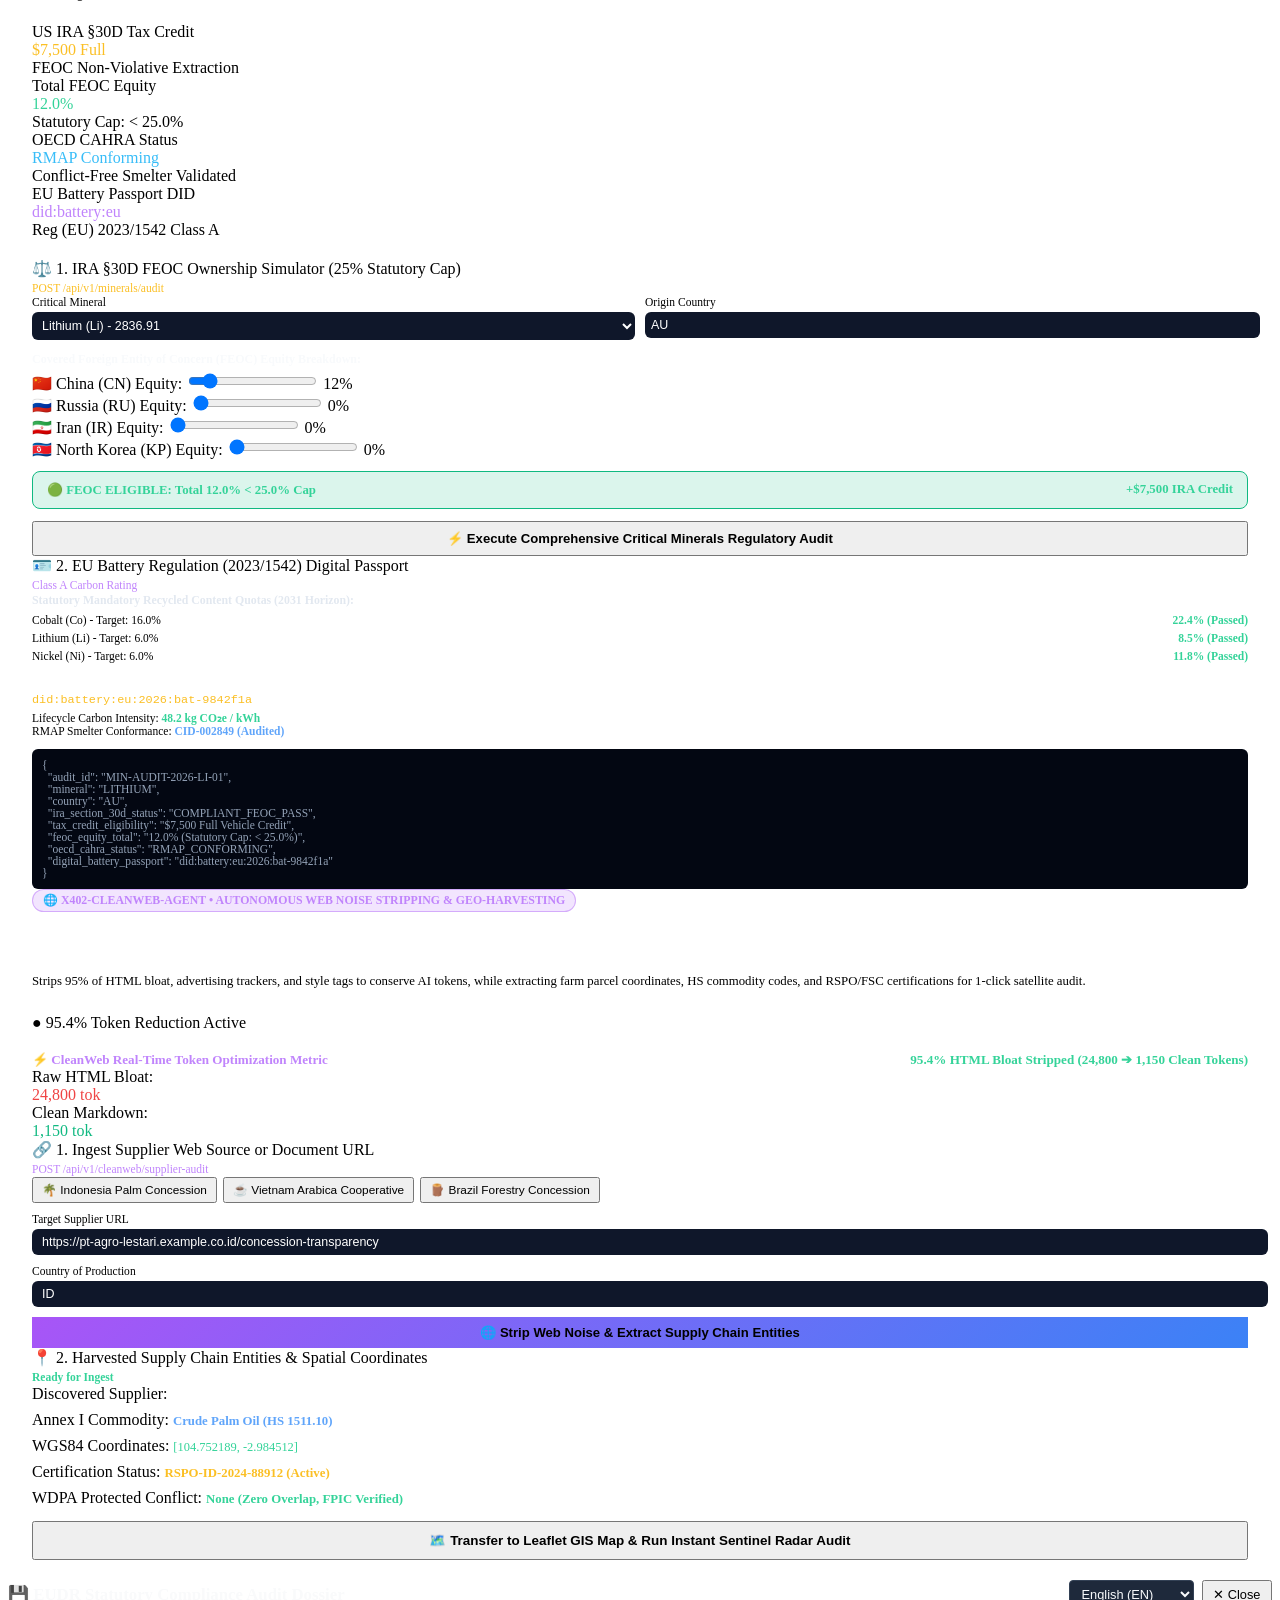
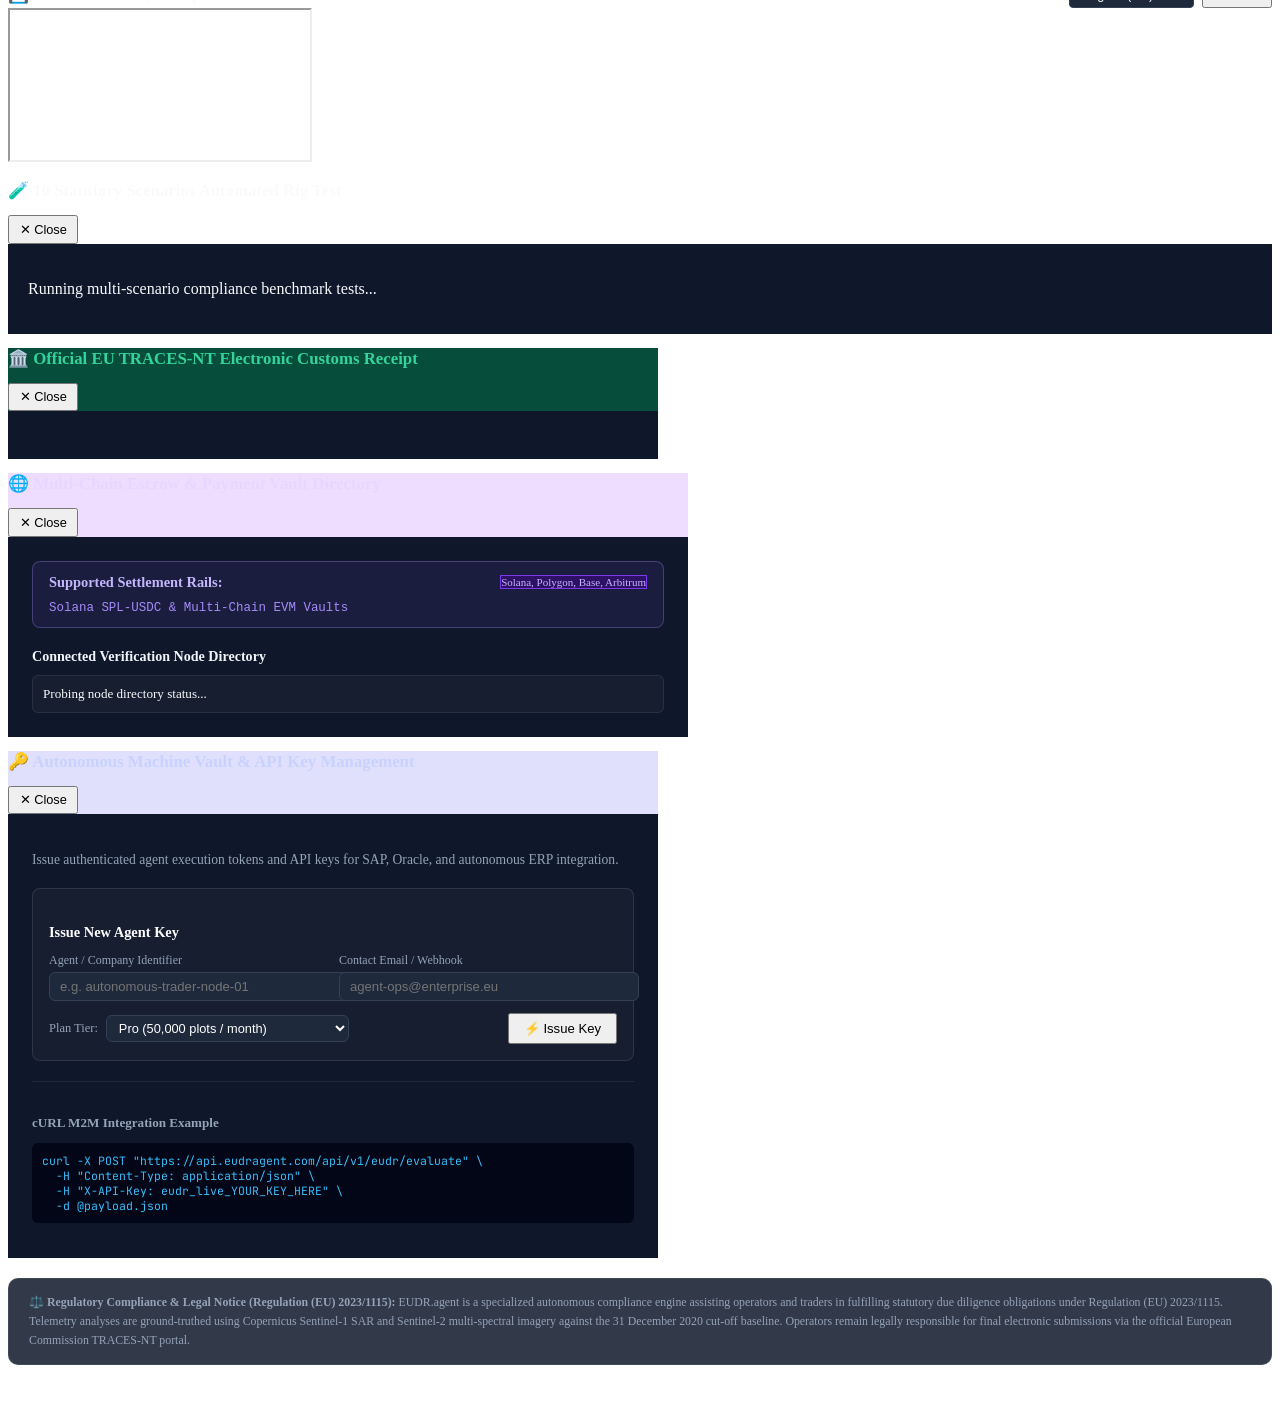
==== commit 2fa03c1a: "feat: enterprise 4-pillar enhancements for EUDR enforcement (shapefile ingestion, 5-yr WORM vault, d" ====
--- a/app/static/index.html
+++ b/app/static/index.html
@@ -162,10 +162,10 @@
         <div class="card" style="border: 1px dashed rgba(59,130,246,0.4); background: rgba(30,41,59,0.5);">
           <div class="card-header">
             <div class="card-title">📁 Bulk Supply Chain File Ingestion</div>
-            <span style="font-size: 0.72rem; color: #60a5fa;">.csv, .xlsx, .geojson, .kml, .json</span>
+            <span style="font-size: 0.72rem; color: #60a5fa;">.csv, .xlsx, .geojson, .kml, .json, .zip (Shapefile)</span>
           </div>
           <div id="dropzone" style="border: 2px dashed rgba(255,255,255,0.15); border-radius: 8px; padding: 18px; text-align: center; cursor: pointer; transition: all 0.2s ease;">
-            <input type="file" id="bulk-file-input" accept=".csv,.xlsx,.geojson,.json,.kml" style="display: none;" />
+            <input type="file" id="bulk-file-input" accept=".csv,.xlsx,.geojson,.json,.kml,.zip" style="display: none;" />
             <div style="font-size: 1.8rem; margin-bottom: 6px;">📂</div>
             <div style="font-size: 0.85rem; font-weight: 600; color: #f8fafc;">Click or Drag &amp; Drop Supply Chain Parcel Files</div>
             <div style="font-size: 0.74rem; color: var(--text-muted); margin-top: 4px;">Automatic WGS84 parsing, 4ha geodesic polygon repair, and multi-satellite cross-check</div>
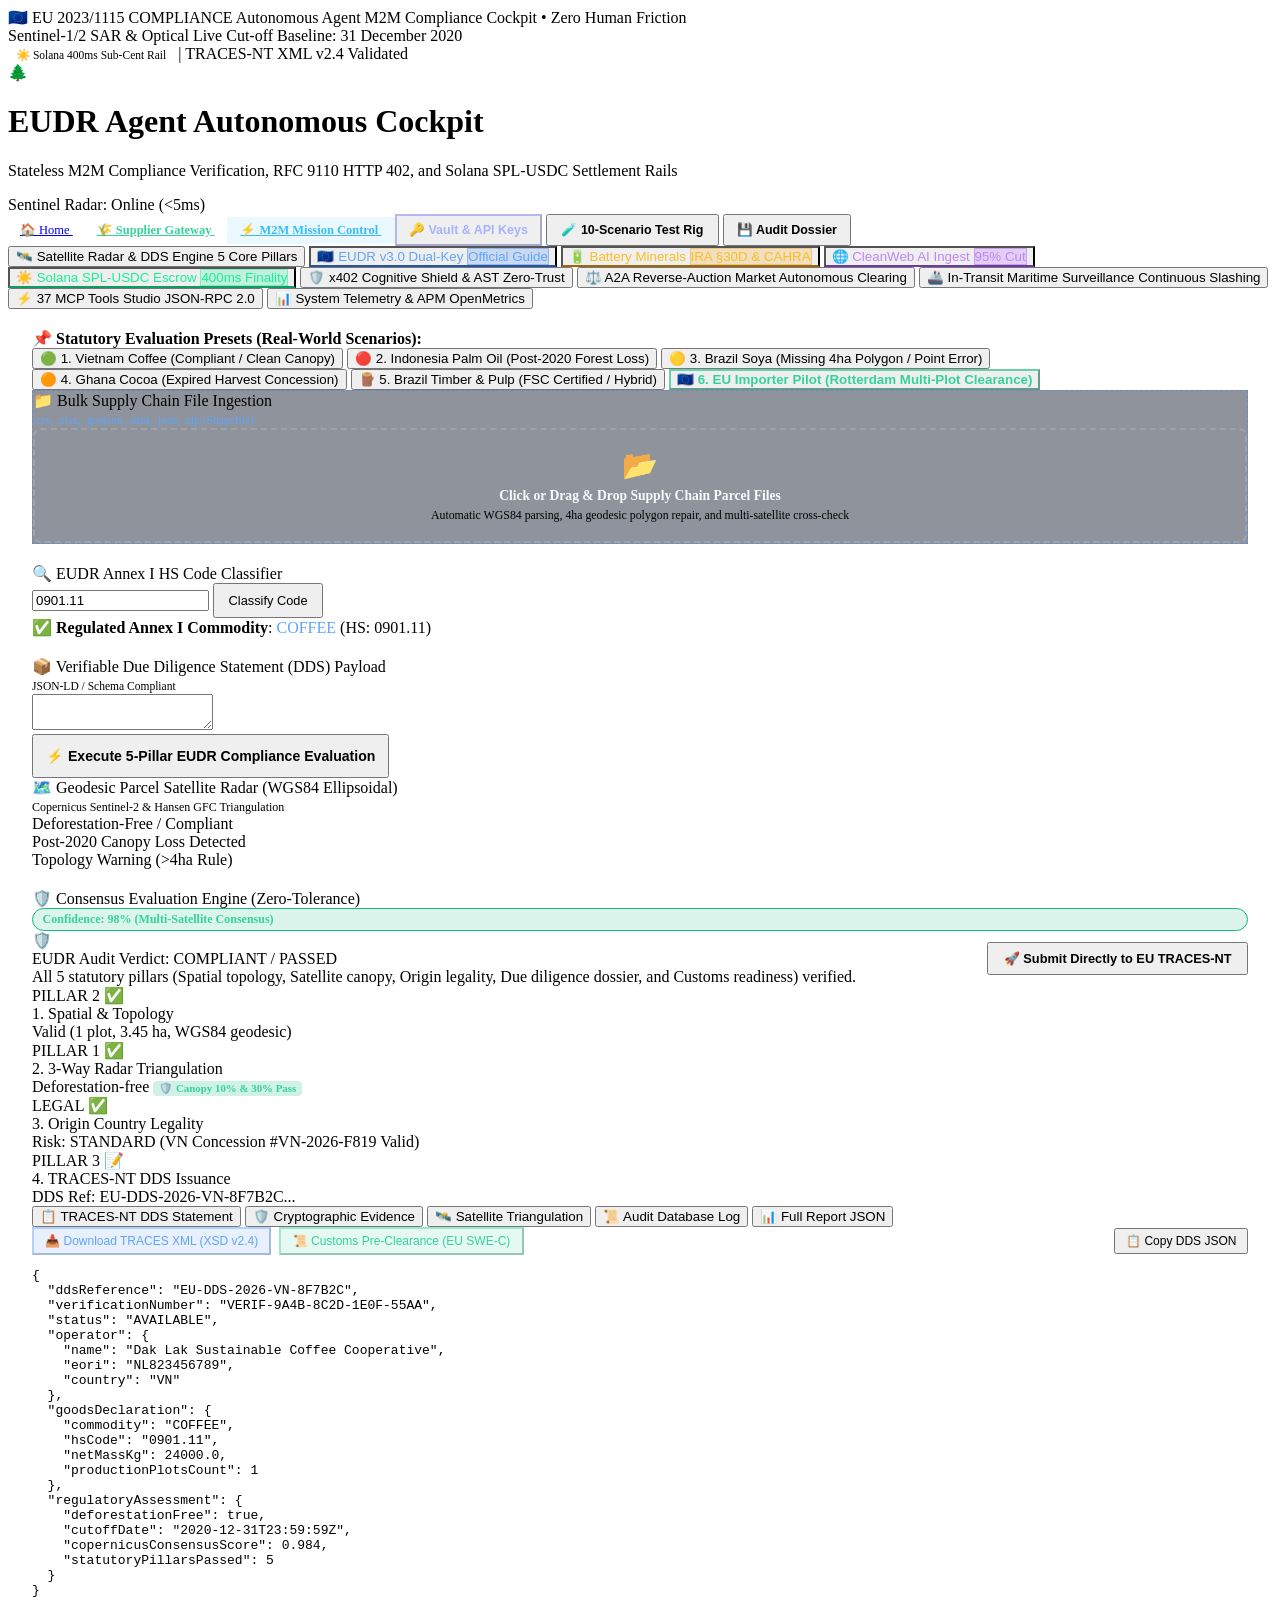
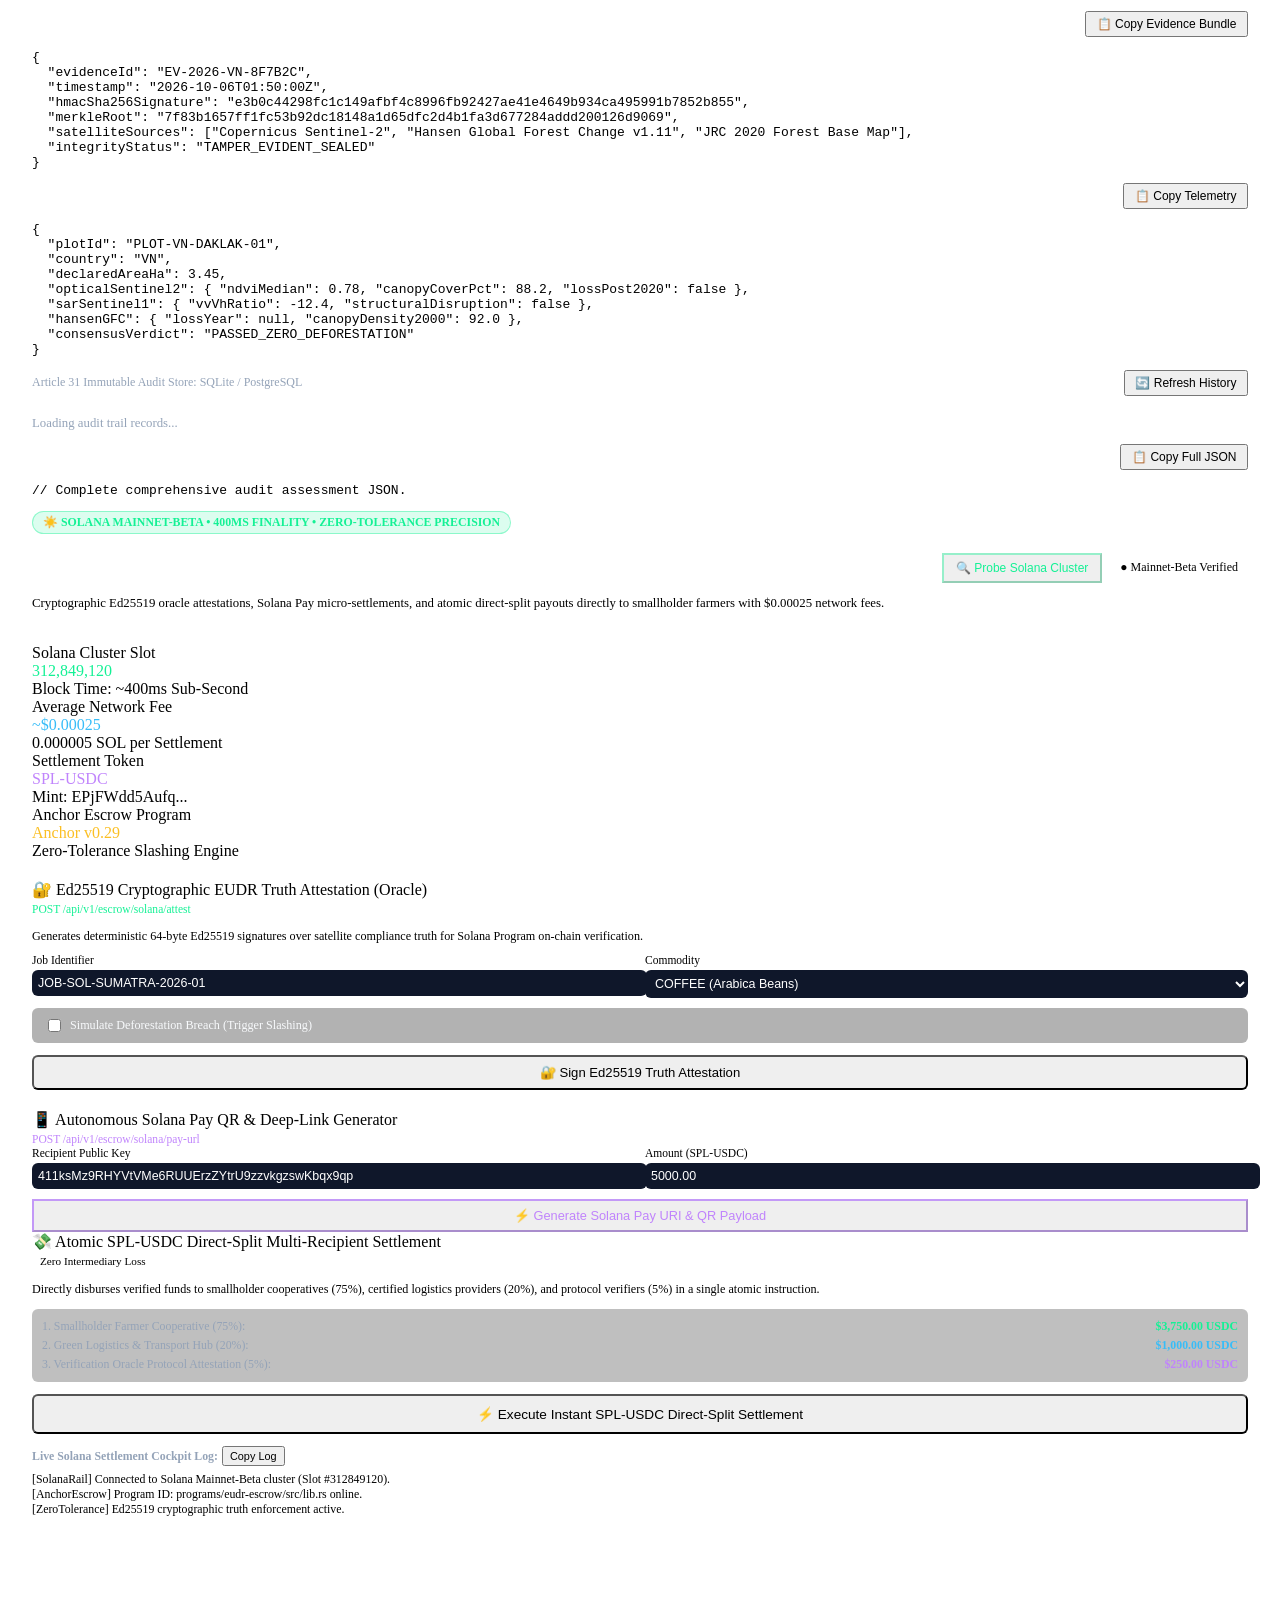
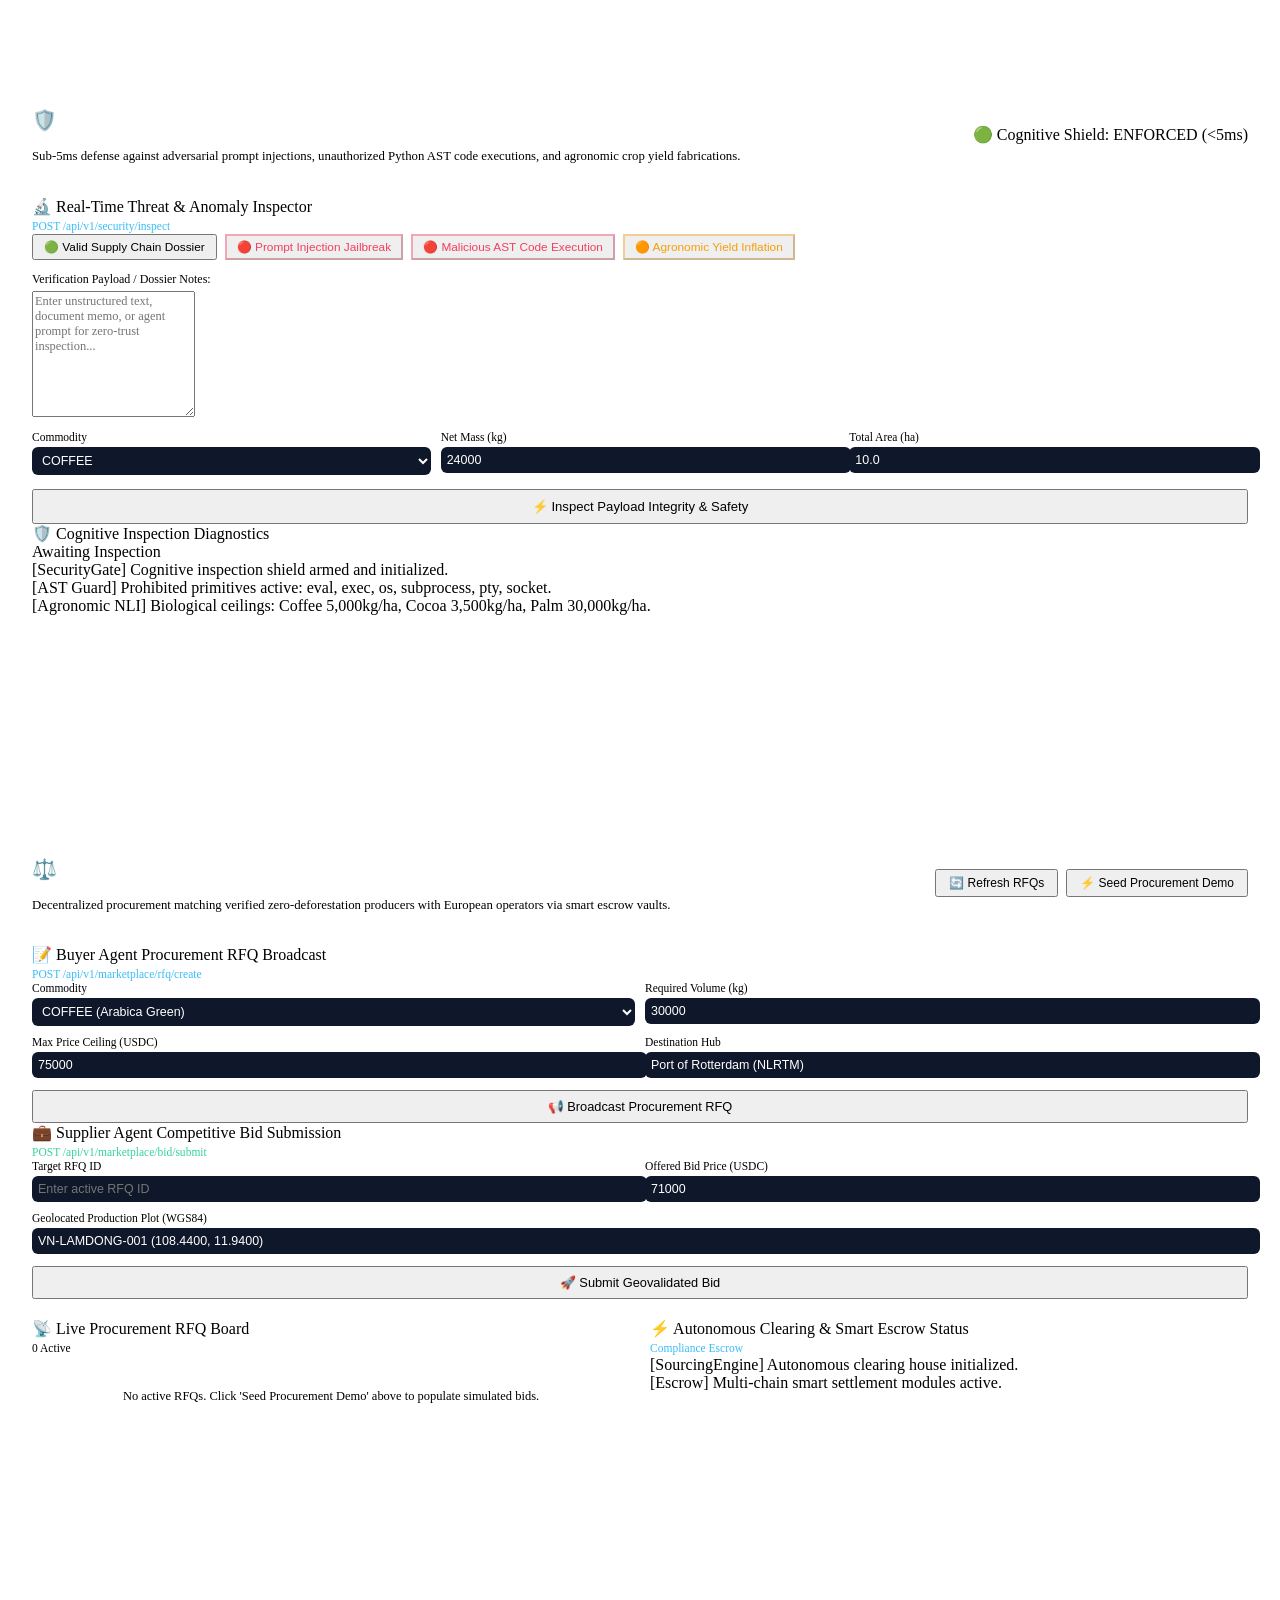
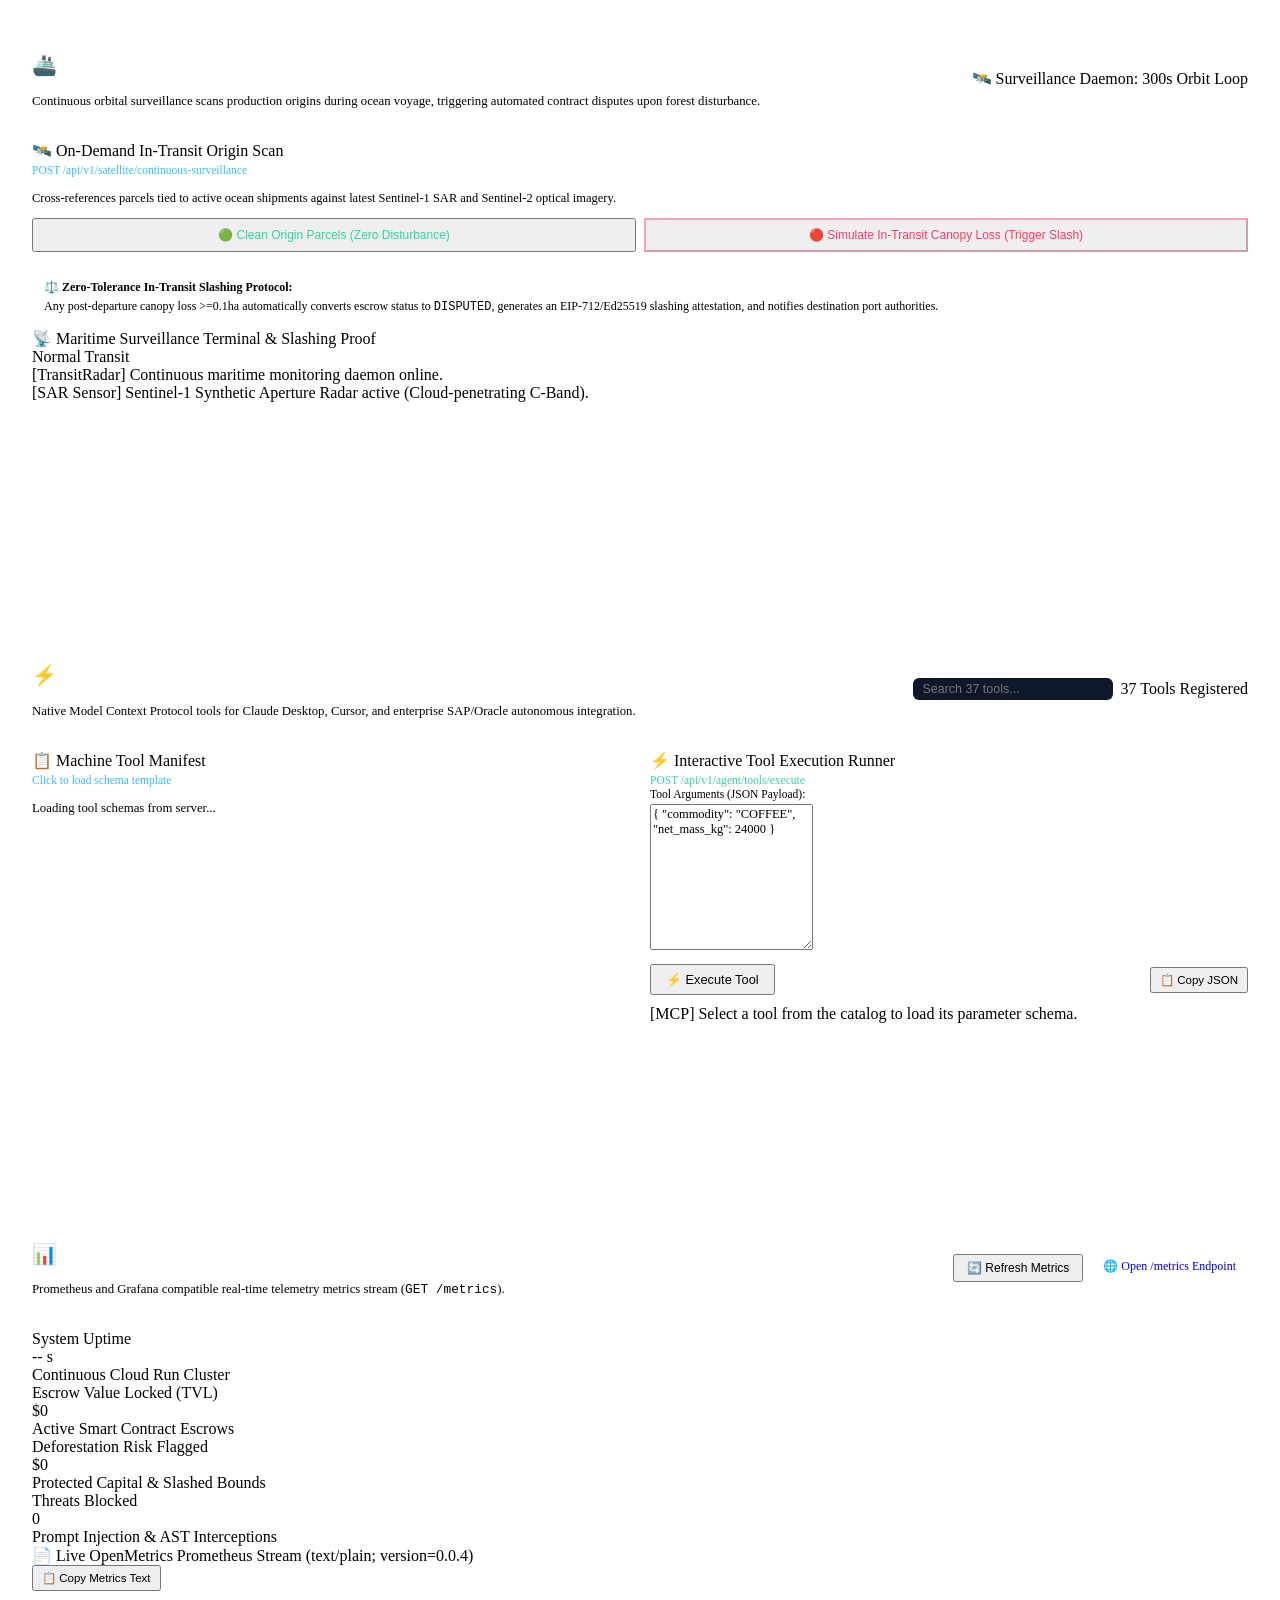
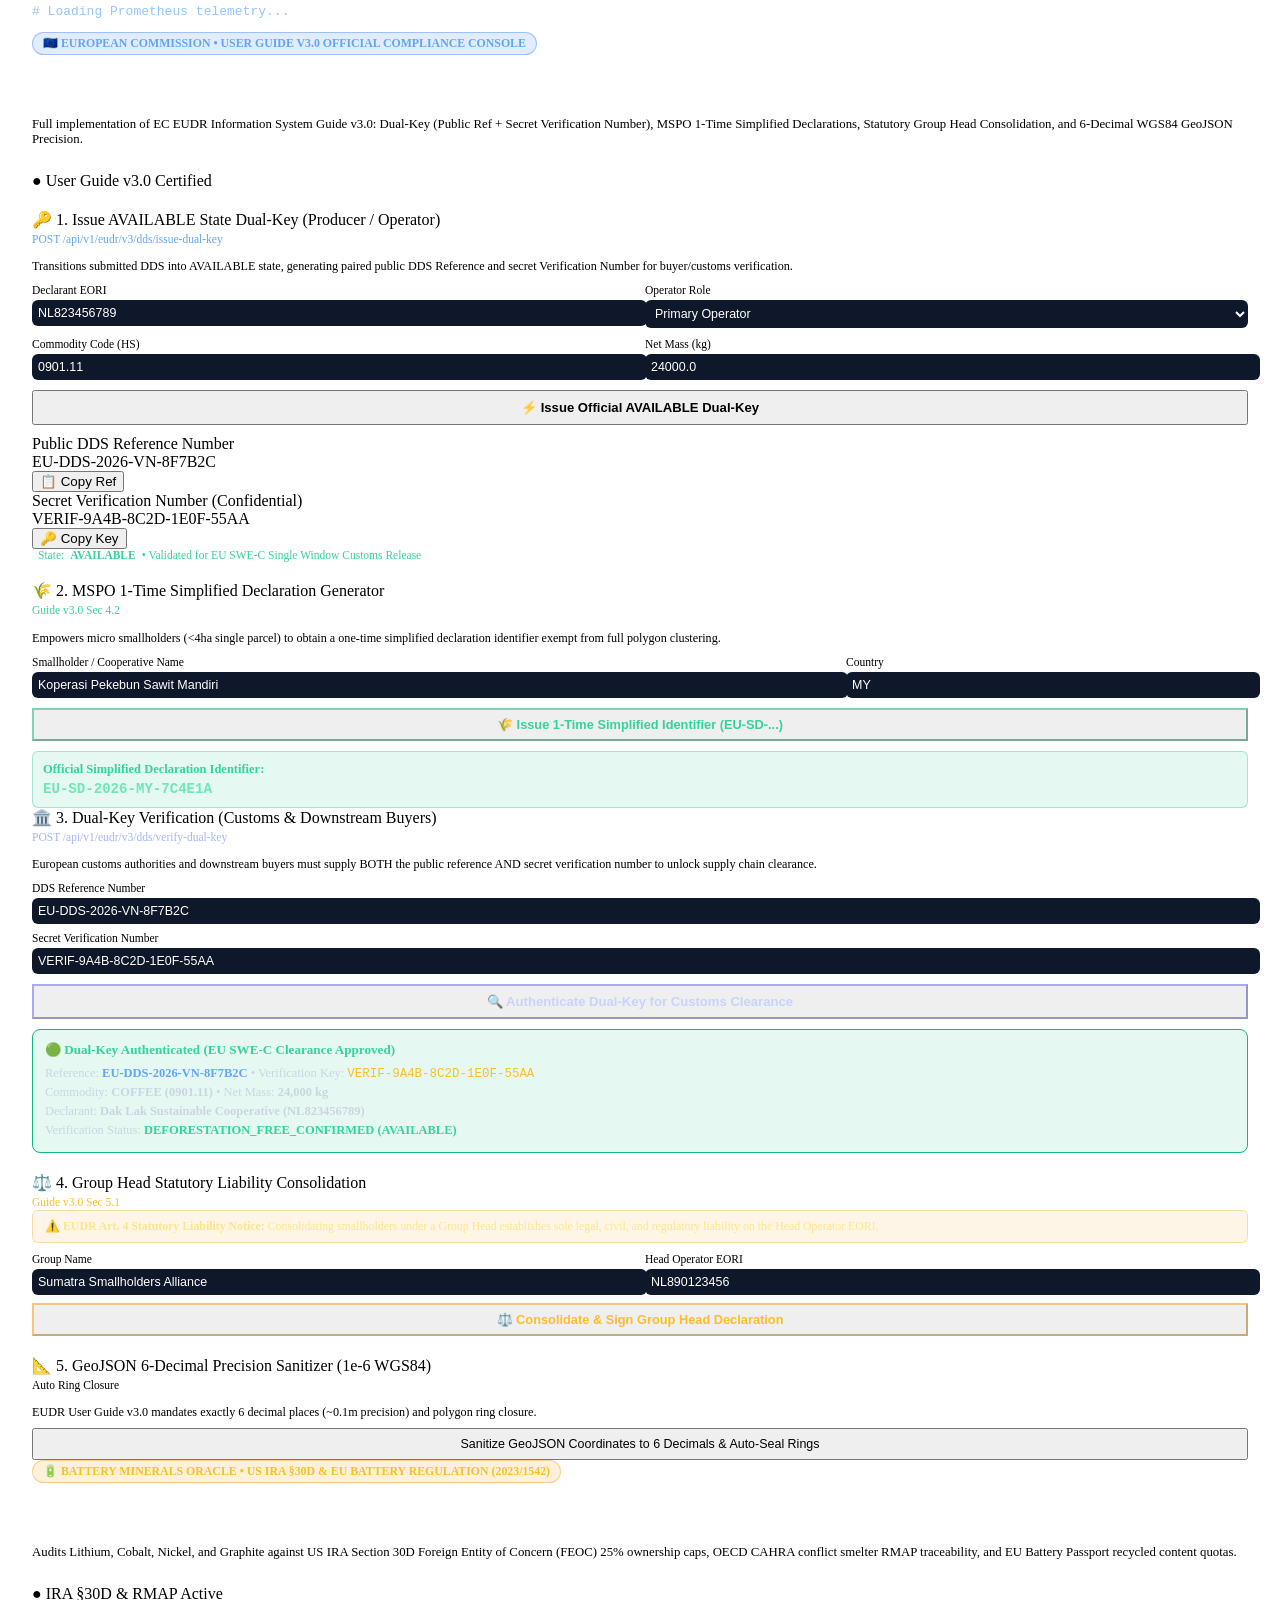
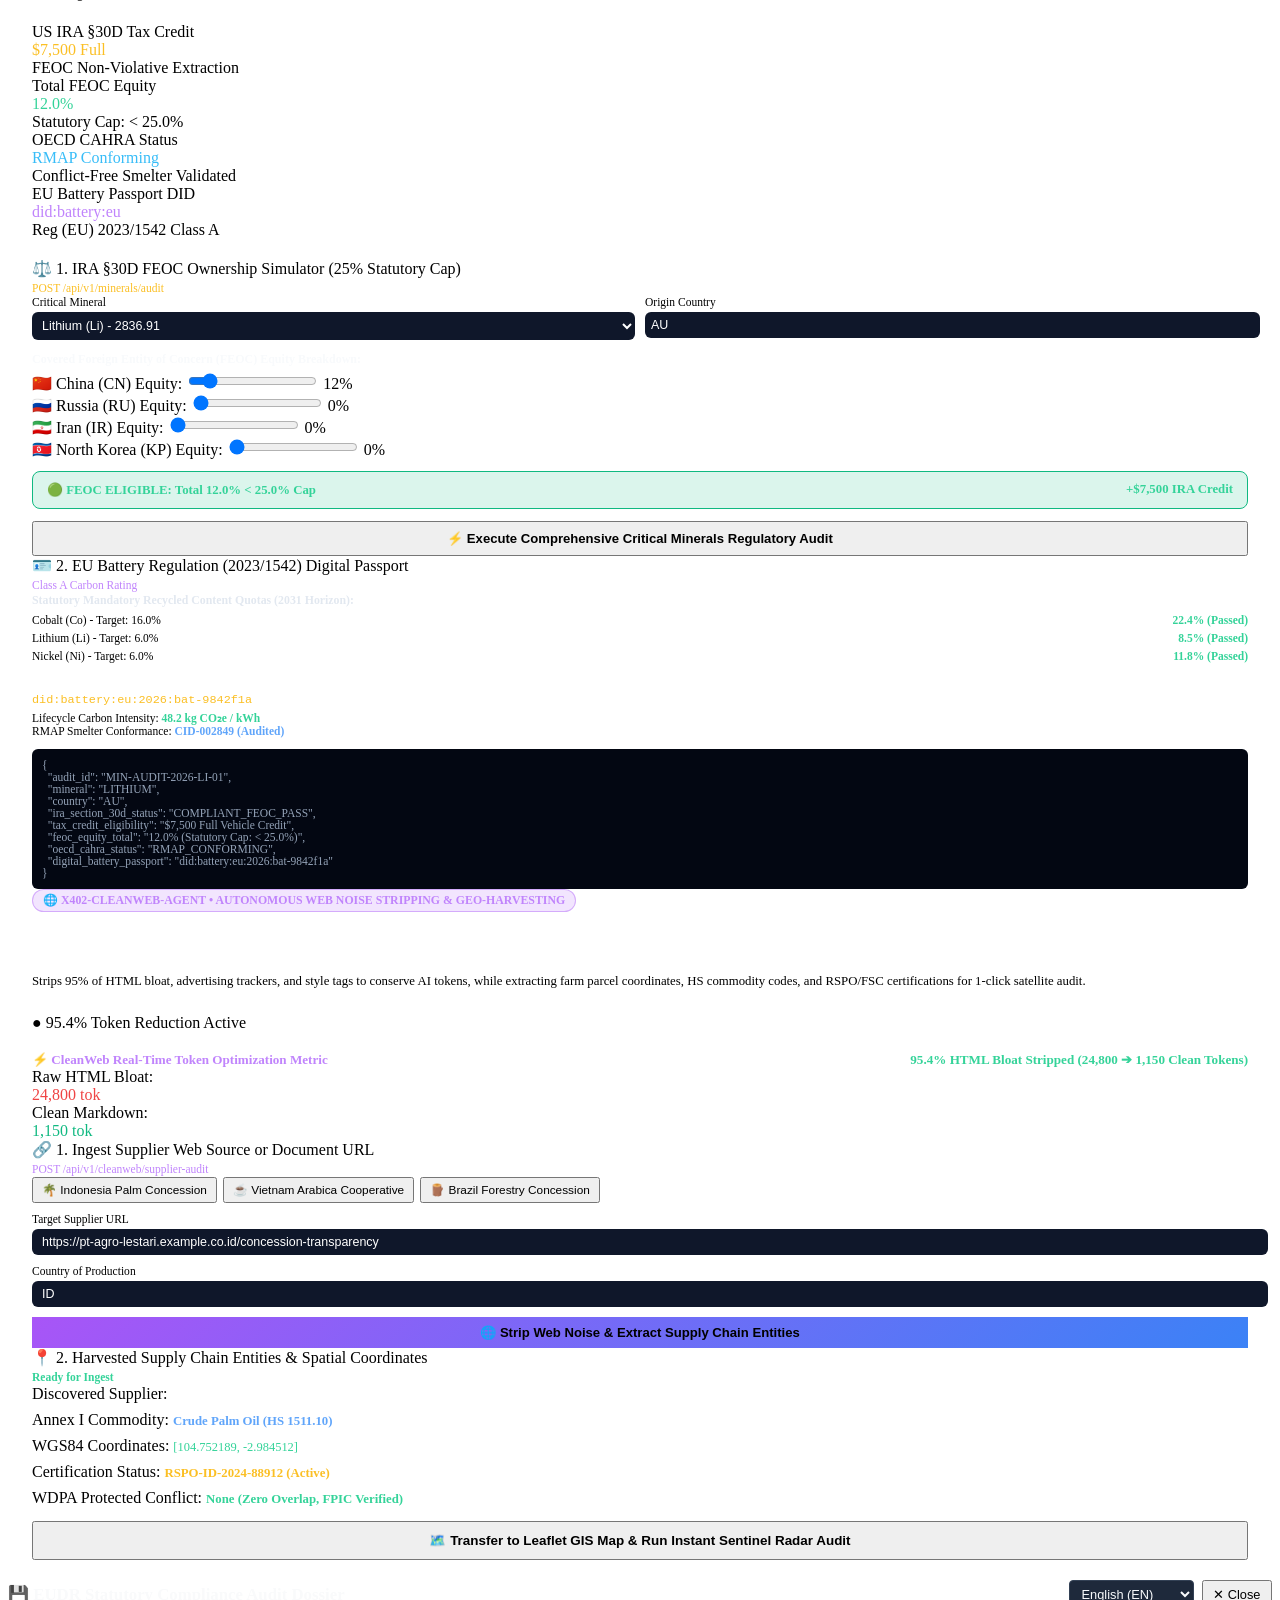
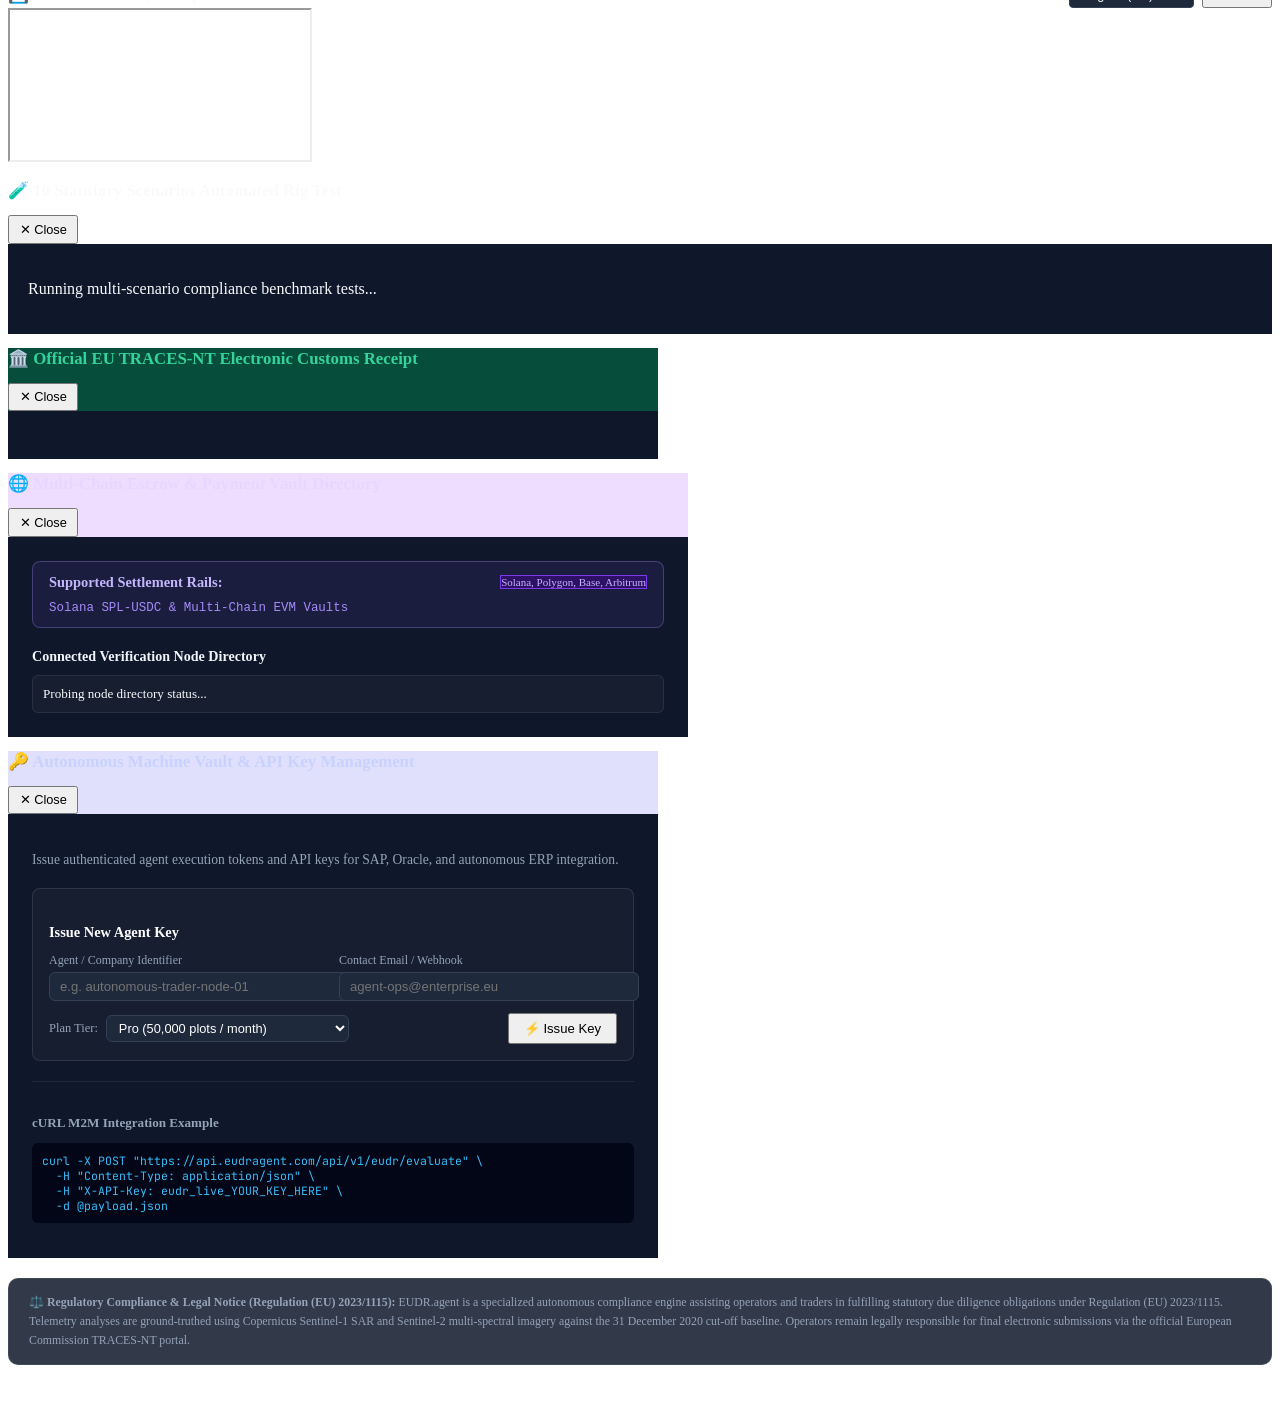
==== commit d171c5c2: "feat(v2.0.0): major release with 17 historical trade archetypes, 37 MCP tools, supplier privacy port" ====
--- a/app/static/index.html
+++ b/app/static/index.html
@@ -71,9 +71,9 @@
         <a href="/supplier-portal" class="btn btn-secondary" style="font-size: 0.78rem; padding: 0.4rem 0.75rem; border-color: rgba(52, 211, 153, 0.4); color: #34d399; font-weight: 600;">
           🌾 Supplier Gateway
         </a>
-        <button id="btn-open-video-guide" class="btn btn-secondary" style="font-size: 0.78rem; padding: 0.4rem 0.85rem; border-color: rgba(59,130,246,0.5); color: #60a5fa; font-weight: 600; background: rgba(59,130,246,0.1);">
-          ⚡ 4-Step Flow
-        </button>
+        <a href="/" class="btn btn-secondary" style="font-size: 0.78rem; padding: 0.4rem 0.85rem; border-color: rgba(56, 189, 248, 0.4); color: #38bdf8; font-weight: 600; background: rgba(56, 189, 248, 0.1);">
+          ⚡ M2M Mission Control
+        </a>
         <button id="btn-open-api-keys" class="btn btn-secondary" style="font-size: 0.78rem; padding: 0.4rem 0.75rem; border-color: rgba(99,102,241,0.4); color: #a5b4fc; font-weight: 600;">
           🔑 Vault &amp; API Keys
         </button>
@@ -149,6 +149,7 @@
           <button class="btn-preset" data-preset="spatial_violation_brazil">🟡 3. Brazil Soya (Missing 4ha Polygon / Point Error)</button>
           <button class="btn-preset" data-preset="legal_violation_ghana">🟠 4. Ghana Cocoa (Expired Harvest Concession)</button>
           <button class="btn-preset" data-preset="suzano_timber_hybrid">🪵 5. Brazil Timber &amp; Pulp (FSC Certified / Hybrid)</button>
+          <button class="btn-preset" data-preset="eu_importer_pilot" style="border-color: rgba(16, 185, 129, 0.6); color: #34d399; font-weight: 700;">🇪🇺 6. EU Importer Pilot (Rotterdam Multi-Plot Clearance)</button>
         </div>
       </div>
 
@@ -500,7 +501,7 @@
             <div id="solana-pay-result-box" style="display: none; margin-top: 10px; background: rgba(15, 23, 42, 0.9); border: 1px solid rgba(153, 69, 255, 0.4); border-radius: 6px; padding: 10px; font-size: 0.74rem;">
               <div style="font-weight: 700; color: #14F195; margin-bottom: 4px;">Standard Solana Pay URI:</div>
               <code id="solana-pay-uri-text" style="color: #38bdf8; word-break: break-all; display: block; margin-bottom: 6px;"></code>
-              <a id="solana-pay-open-link" href="#" target="_blank" class="btn btn-secondary" style="font-size: 0.72rem; padding: 3px 8px; color: #fff;">Open Deep Link ↗</a>
+              <a id="solana-pay-open-link" href="#" target="_blank" onclick="if(this.getAttribute('href')==='#'||!this.href){alert('Please generate a Solana Pay URI first by clicking the button above.');return false;}" class="btn btn-secondary" style="font-size: 0.72rem; padding: 3px 8px; color: #fff;">Open Deep Link ↗</a>
             </div>
           </div>
 
@@ -1511,7 +1512,6 @@
             <div style="display: flex; align-items: center; gap: 8px;">
               <span style="font-size: 0.78rem; color: #94a3b8;">Plan Tier:</span>
               <select id="apikey-tier-select" style="background: #1e293b; border: 1px solid #334155; border-radius: 6px; padding: 4px 8px; color: #fff; font-size: 0.8rem;">
-                <option value="STARTER">Starter (5,000 plots / month)</option>
                 <option value="PRO" selected>Pro (50,000 plots / month)</option>
                 <option value="ENTERPRISE">Enterprise (1,000,000 plots / month)</option>
               </select>
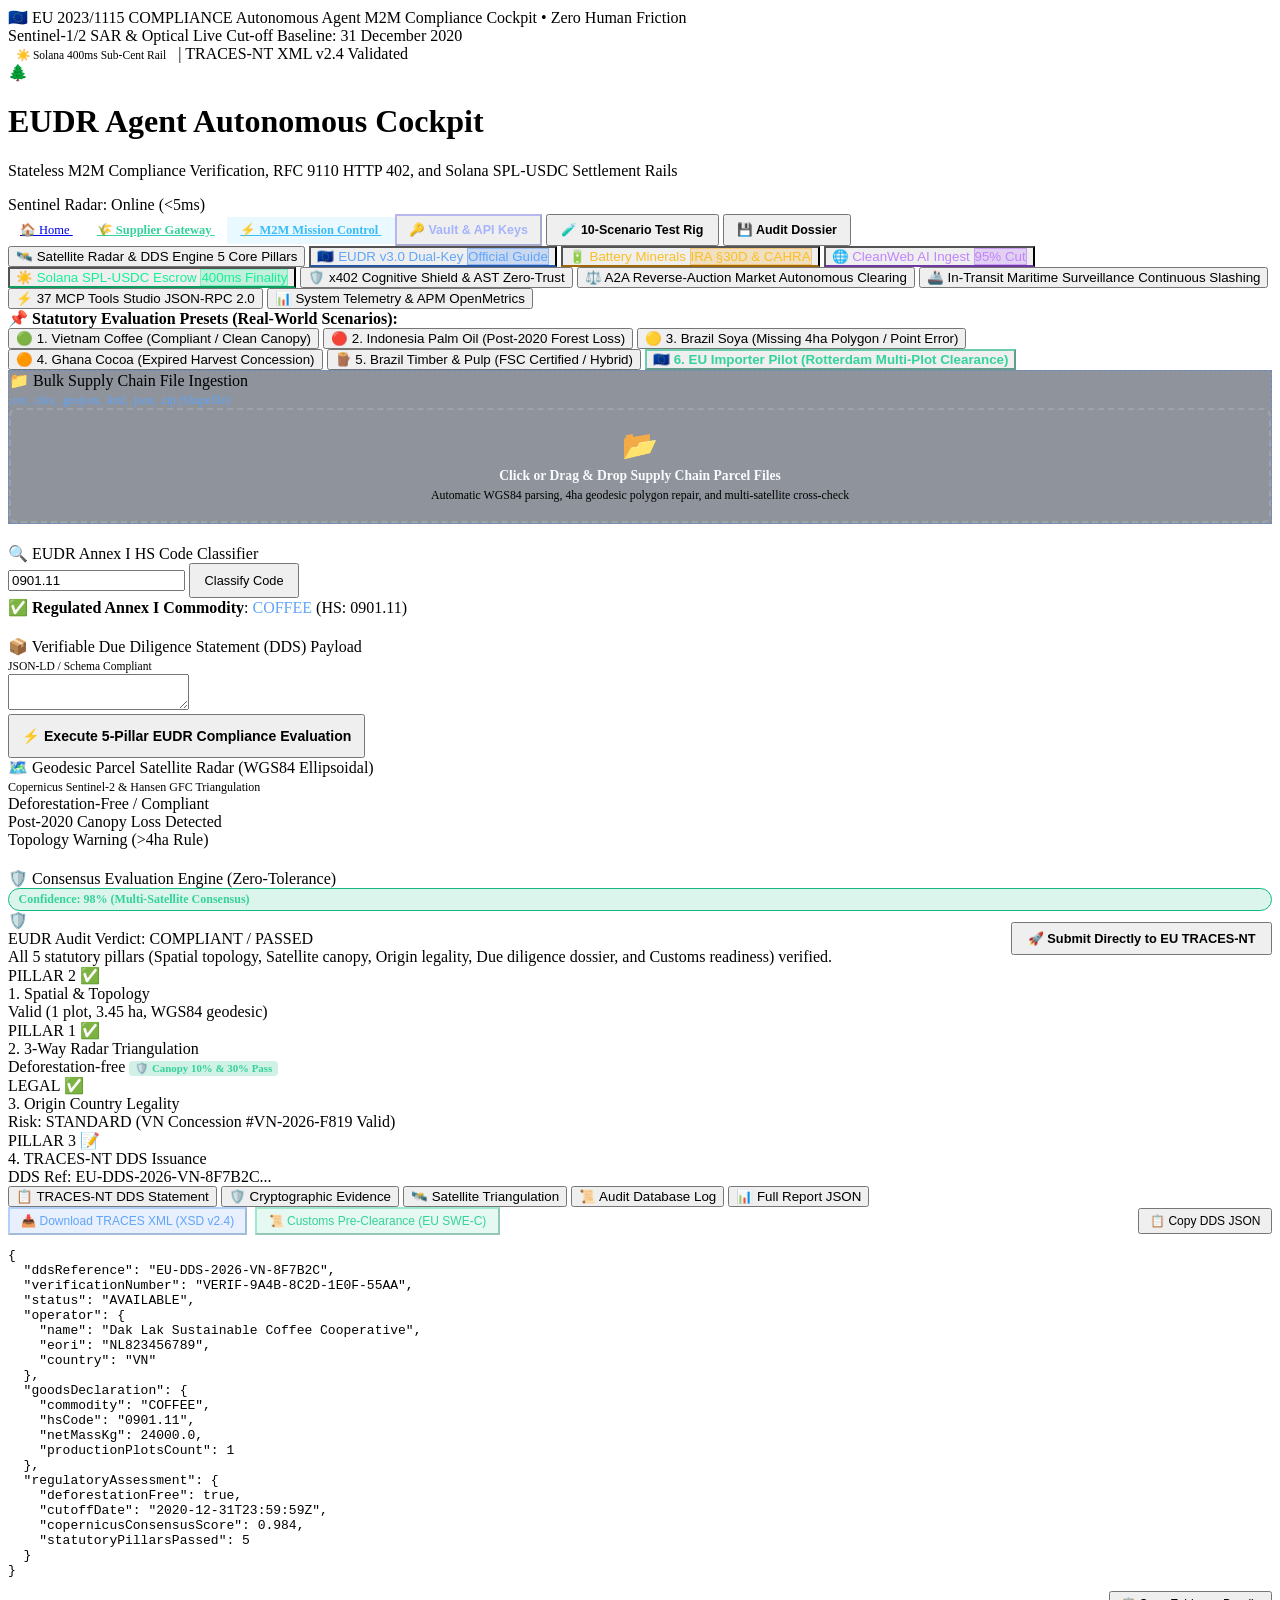
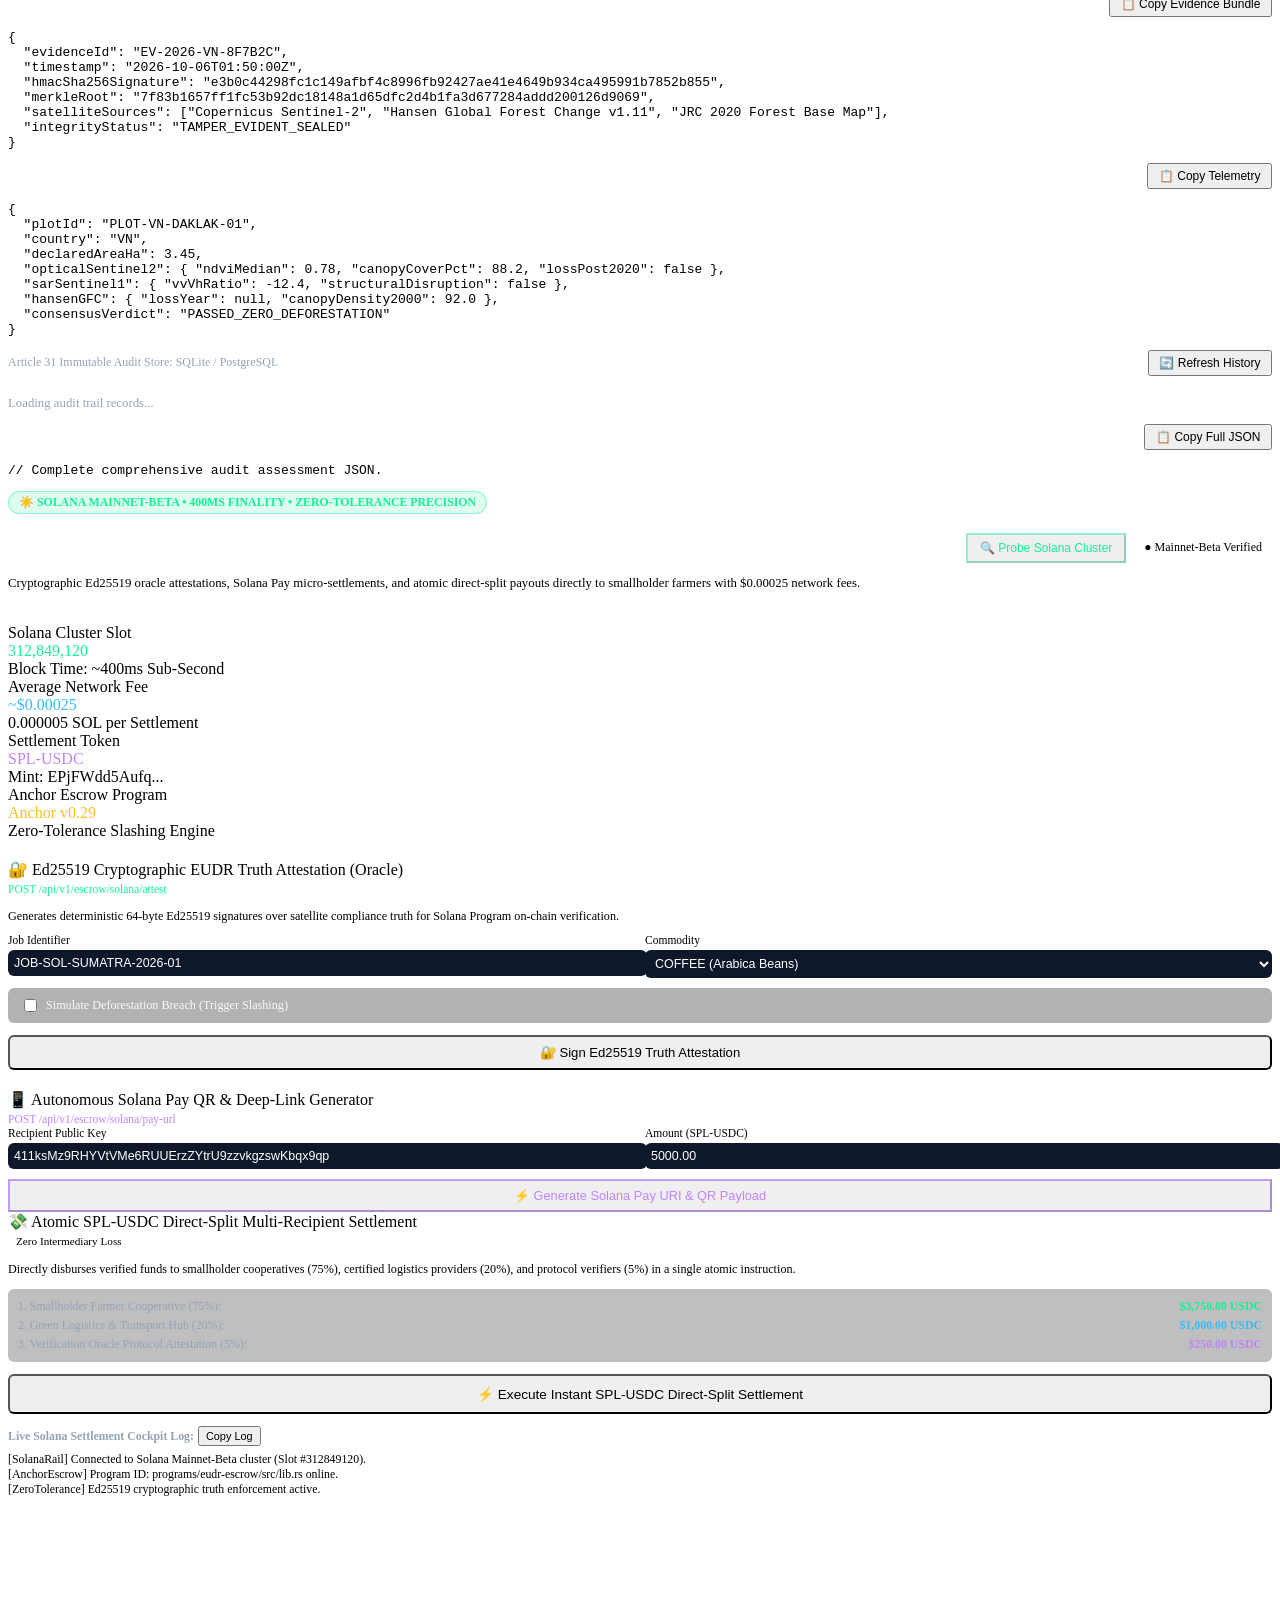
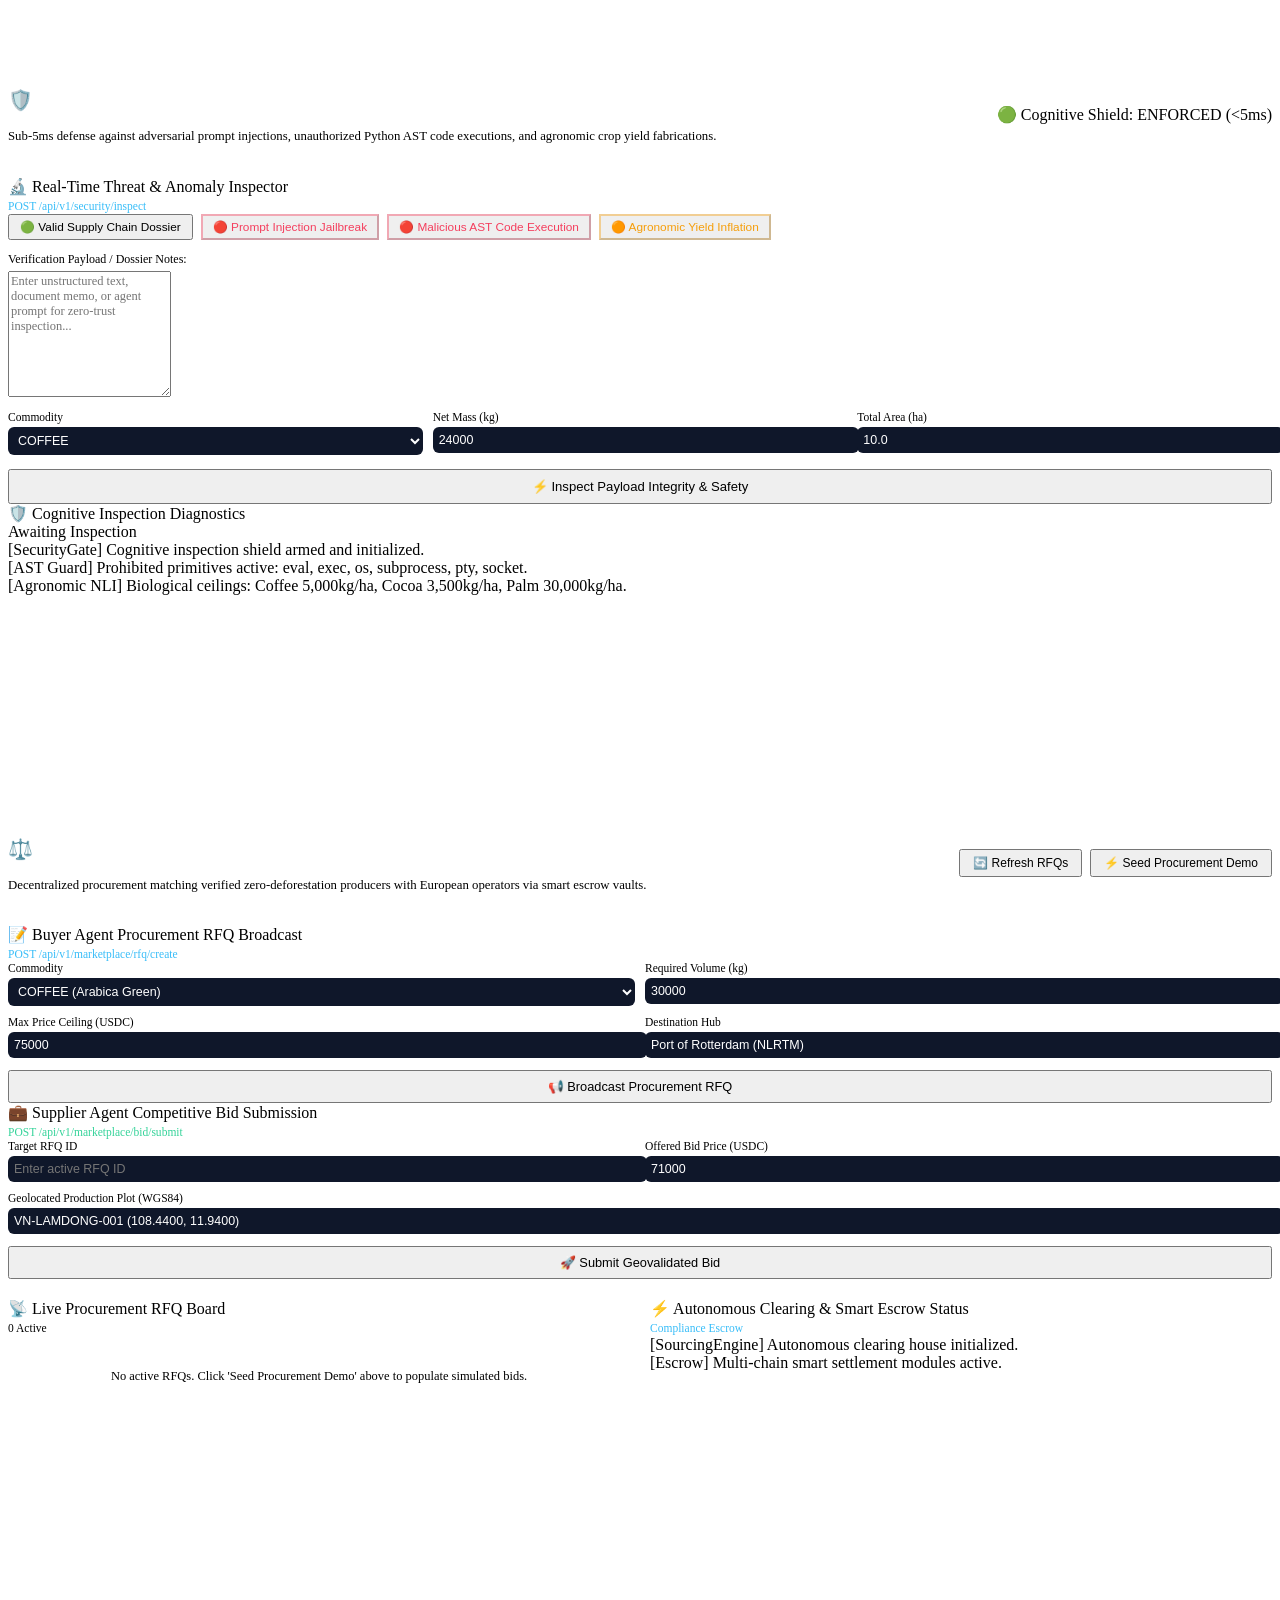
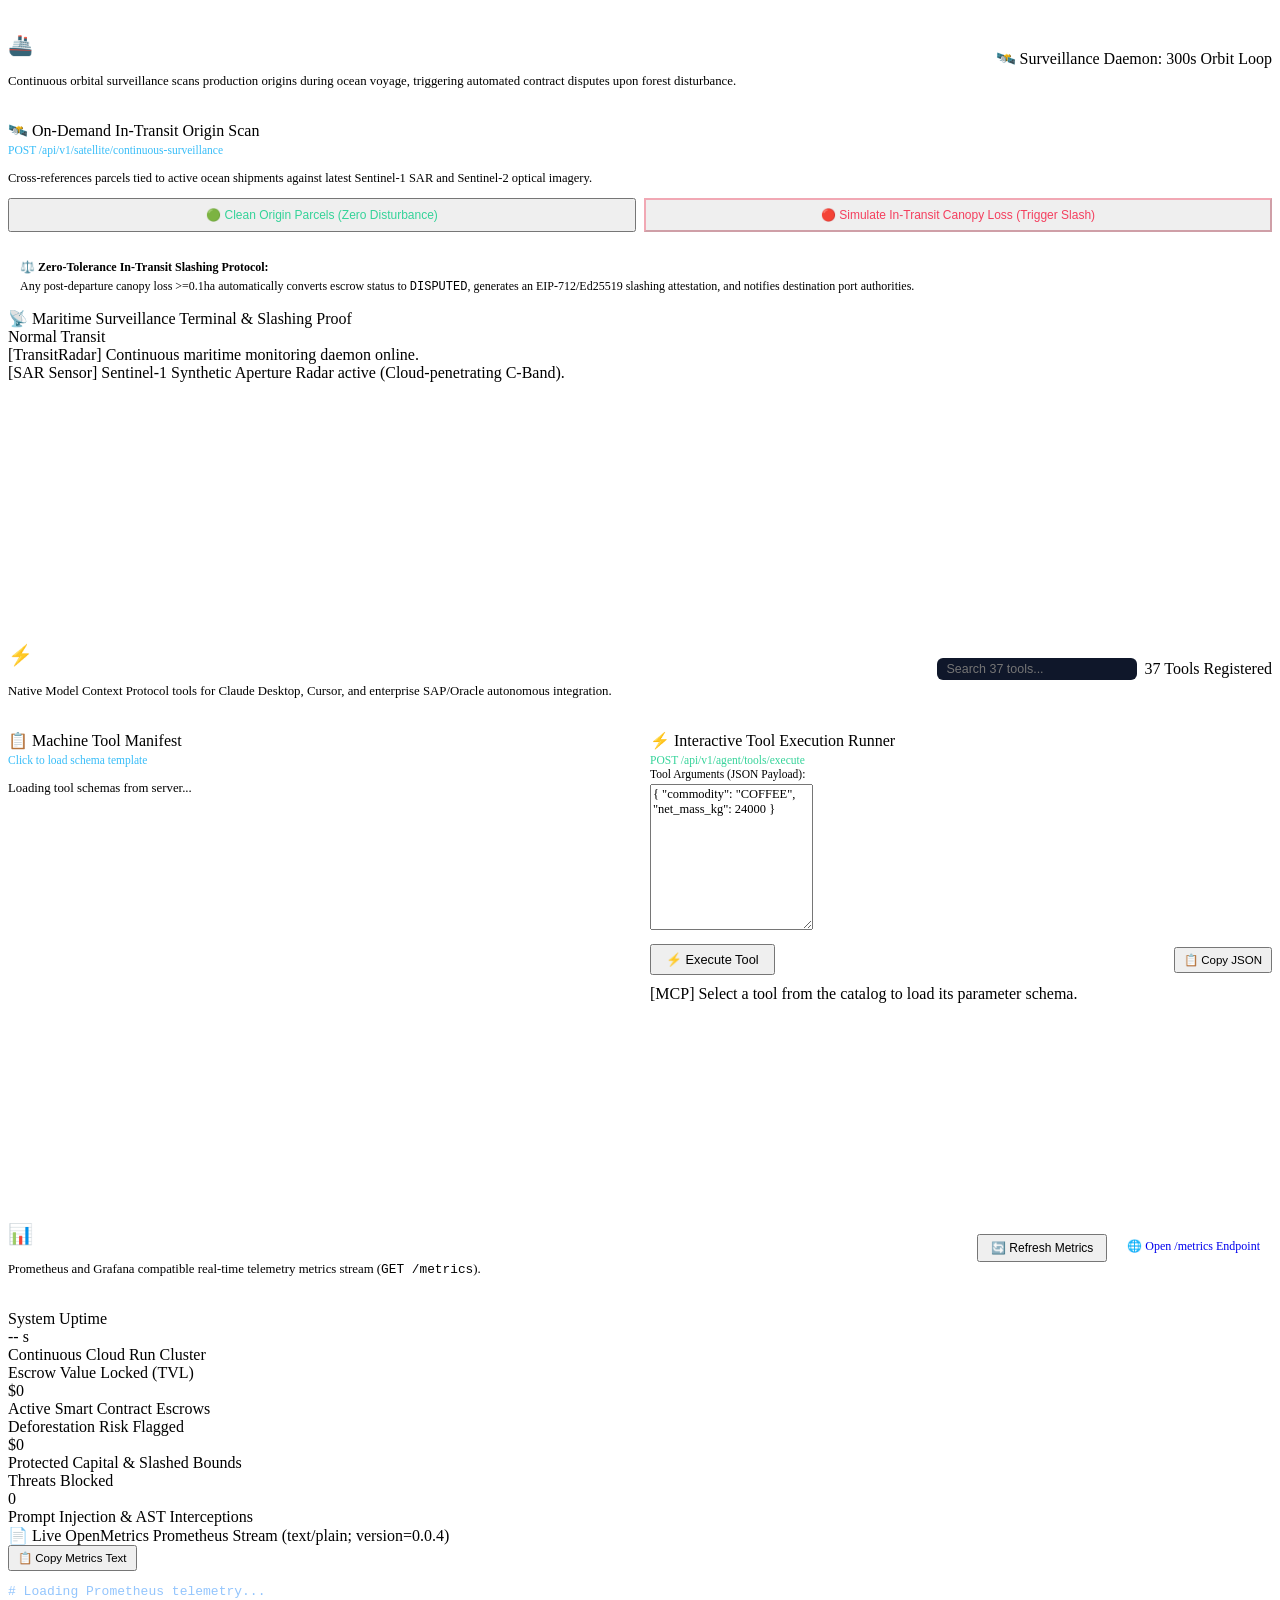
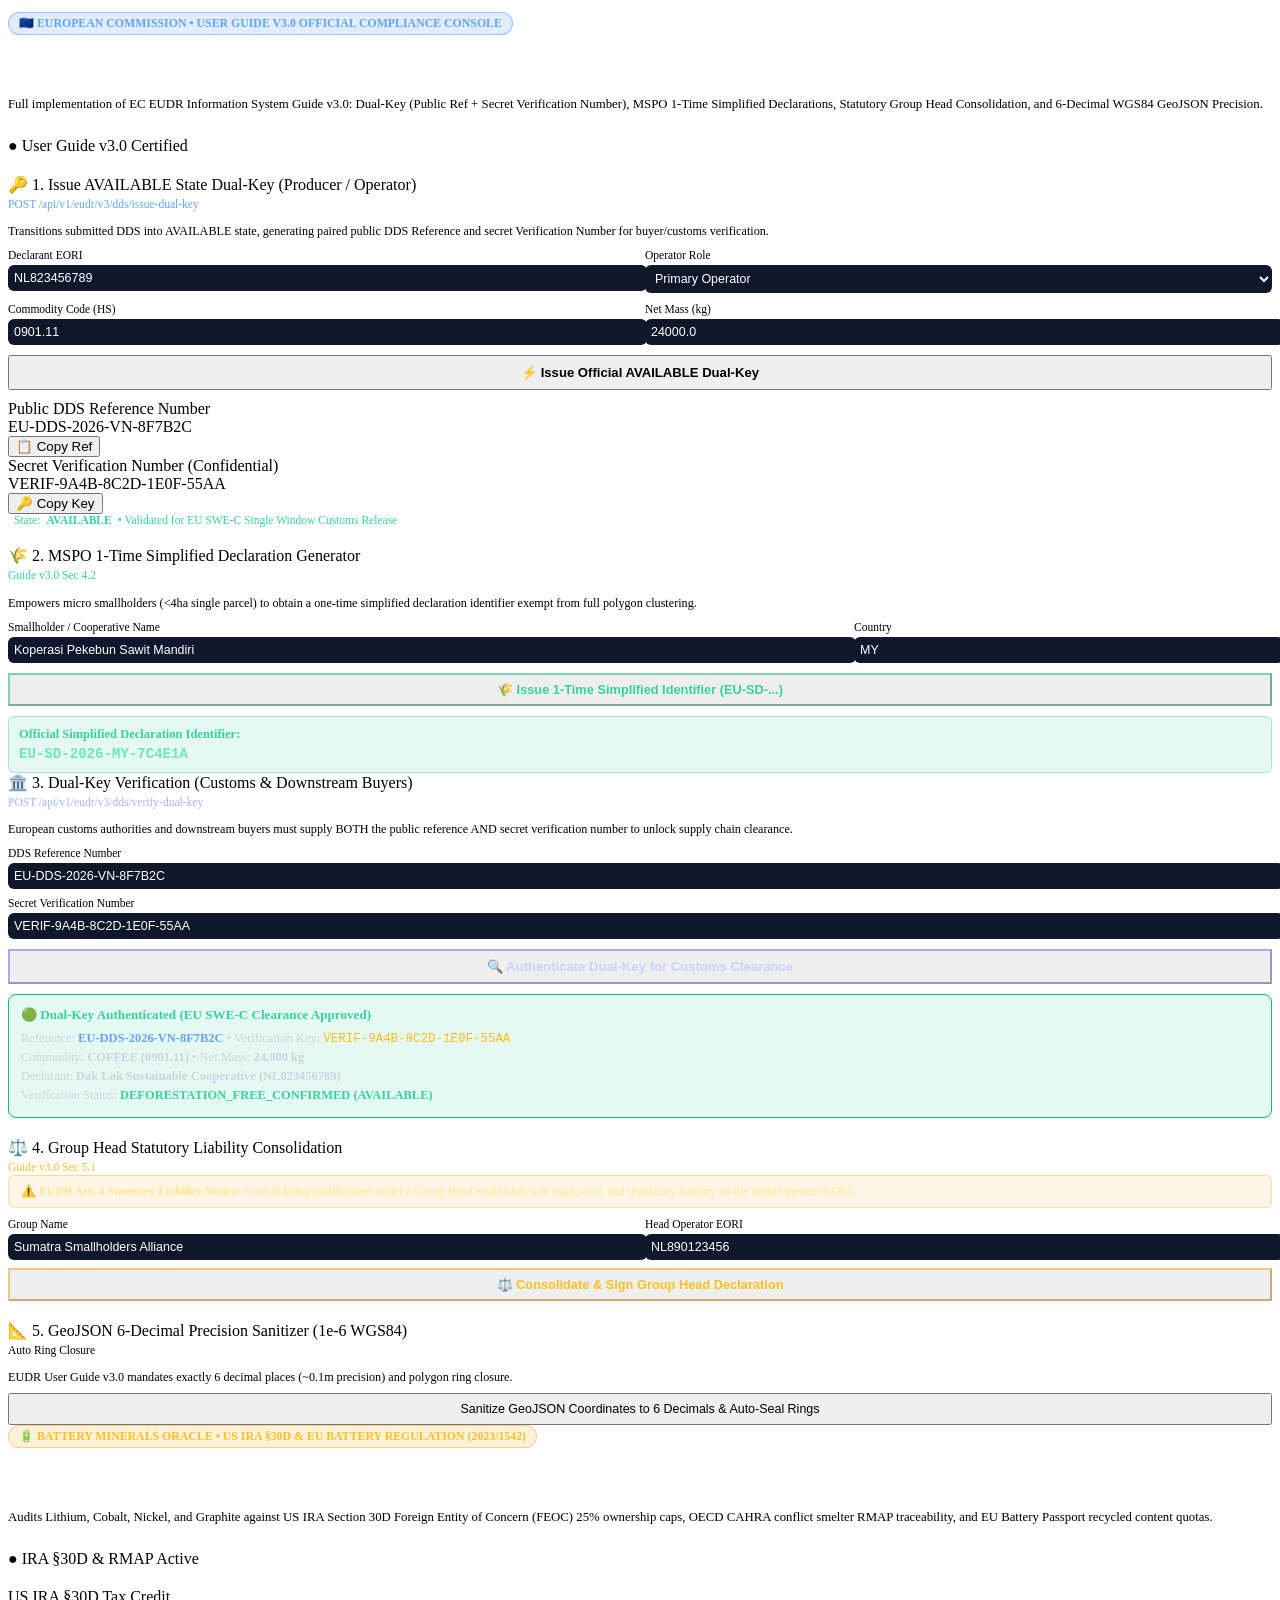
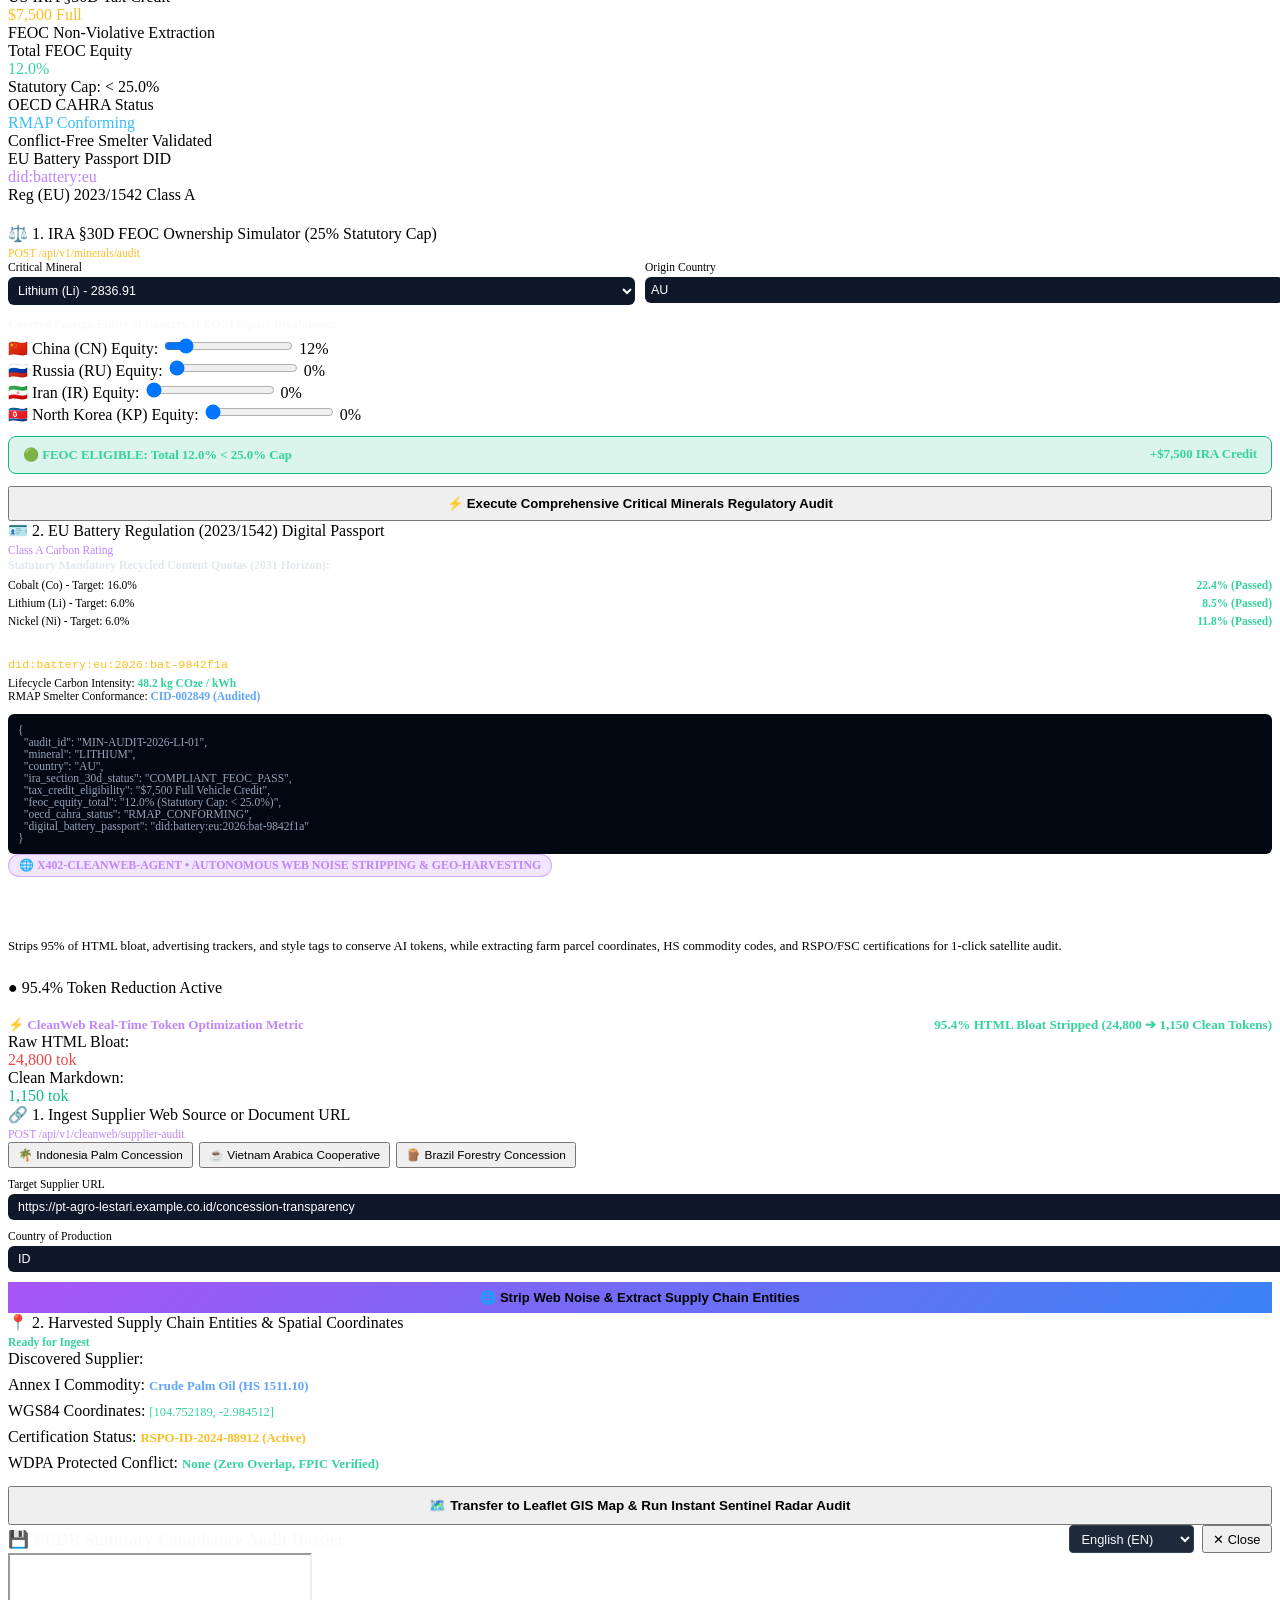
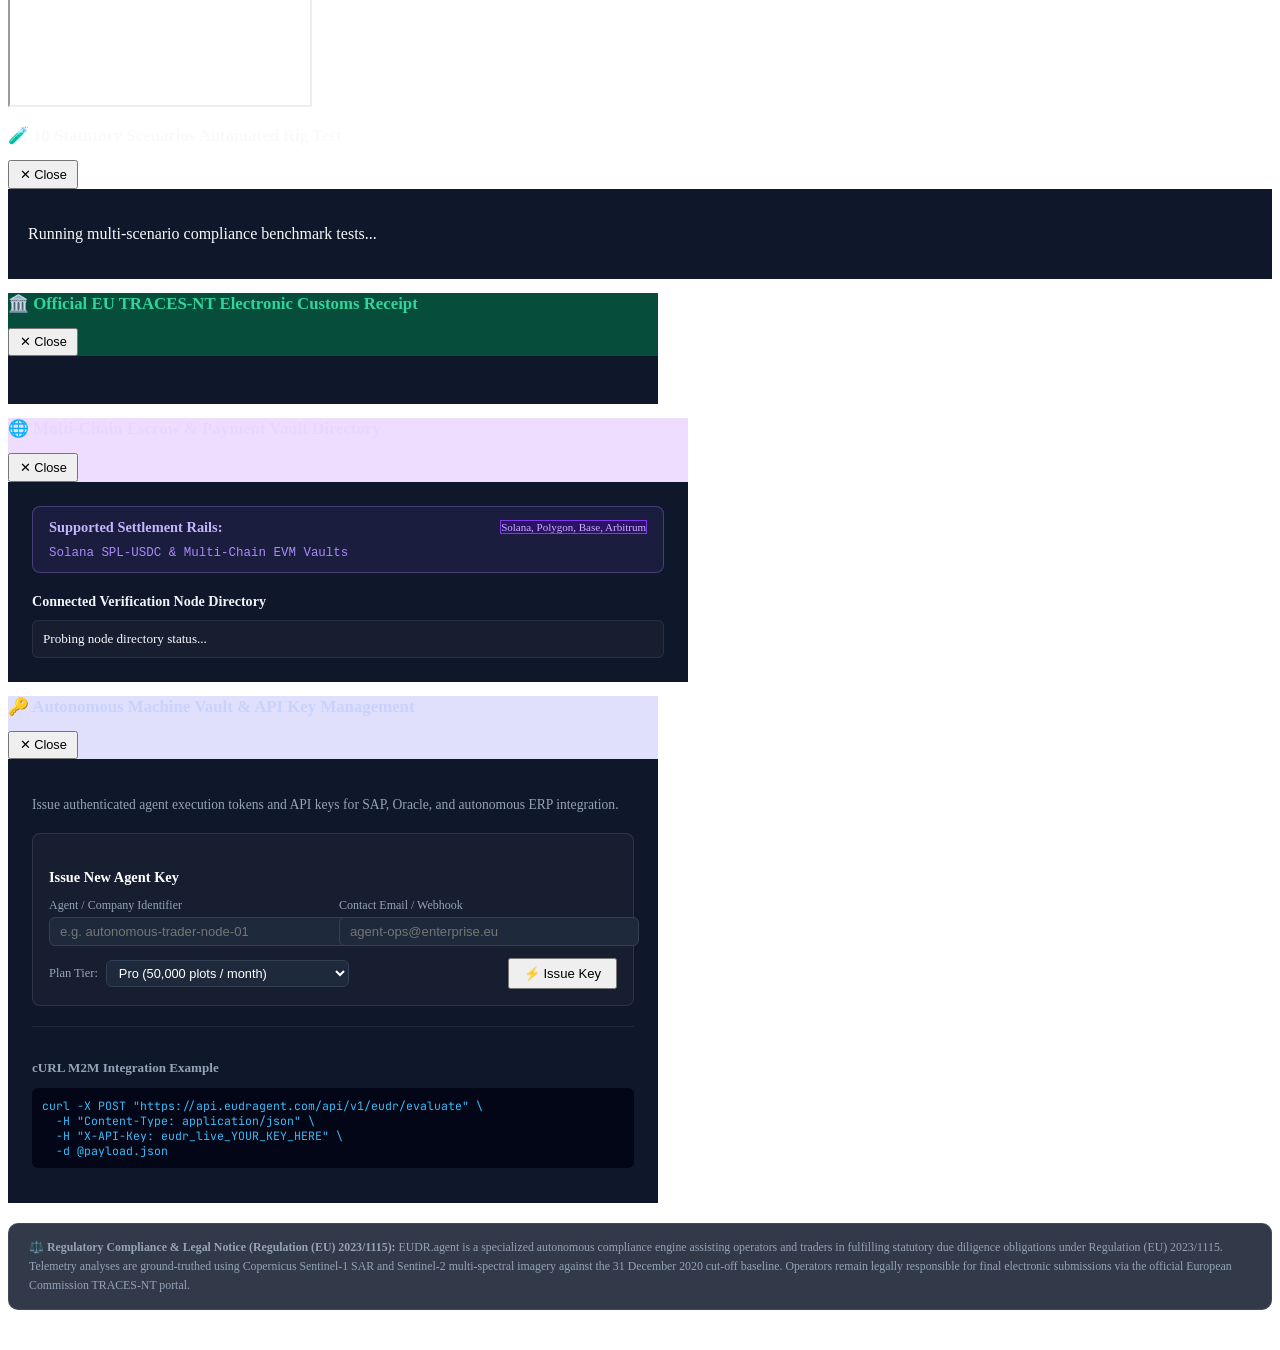
==== commit cdc1ba0d: "feat(ui): optimize operator workbench for smartphones and pixel 9 pro xl" ====
--- a/app/static/index.html
+++ b/app/static/index.html
@@ -134,7 +134,7 @@
   </div>
 
   <!-- Main Content -->
-  <main style="padding: 1.25rem 1.5rem;">
+  <main class="cockpit-main">
 
     <!-- PANEL 1: SATELLITE RADAR & DDS ENGINE -->
     <div id="panel-satellite" class="cockpit-tab-panel active">
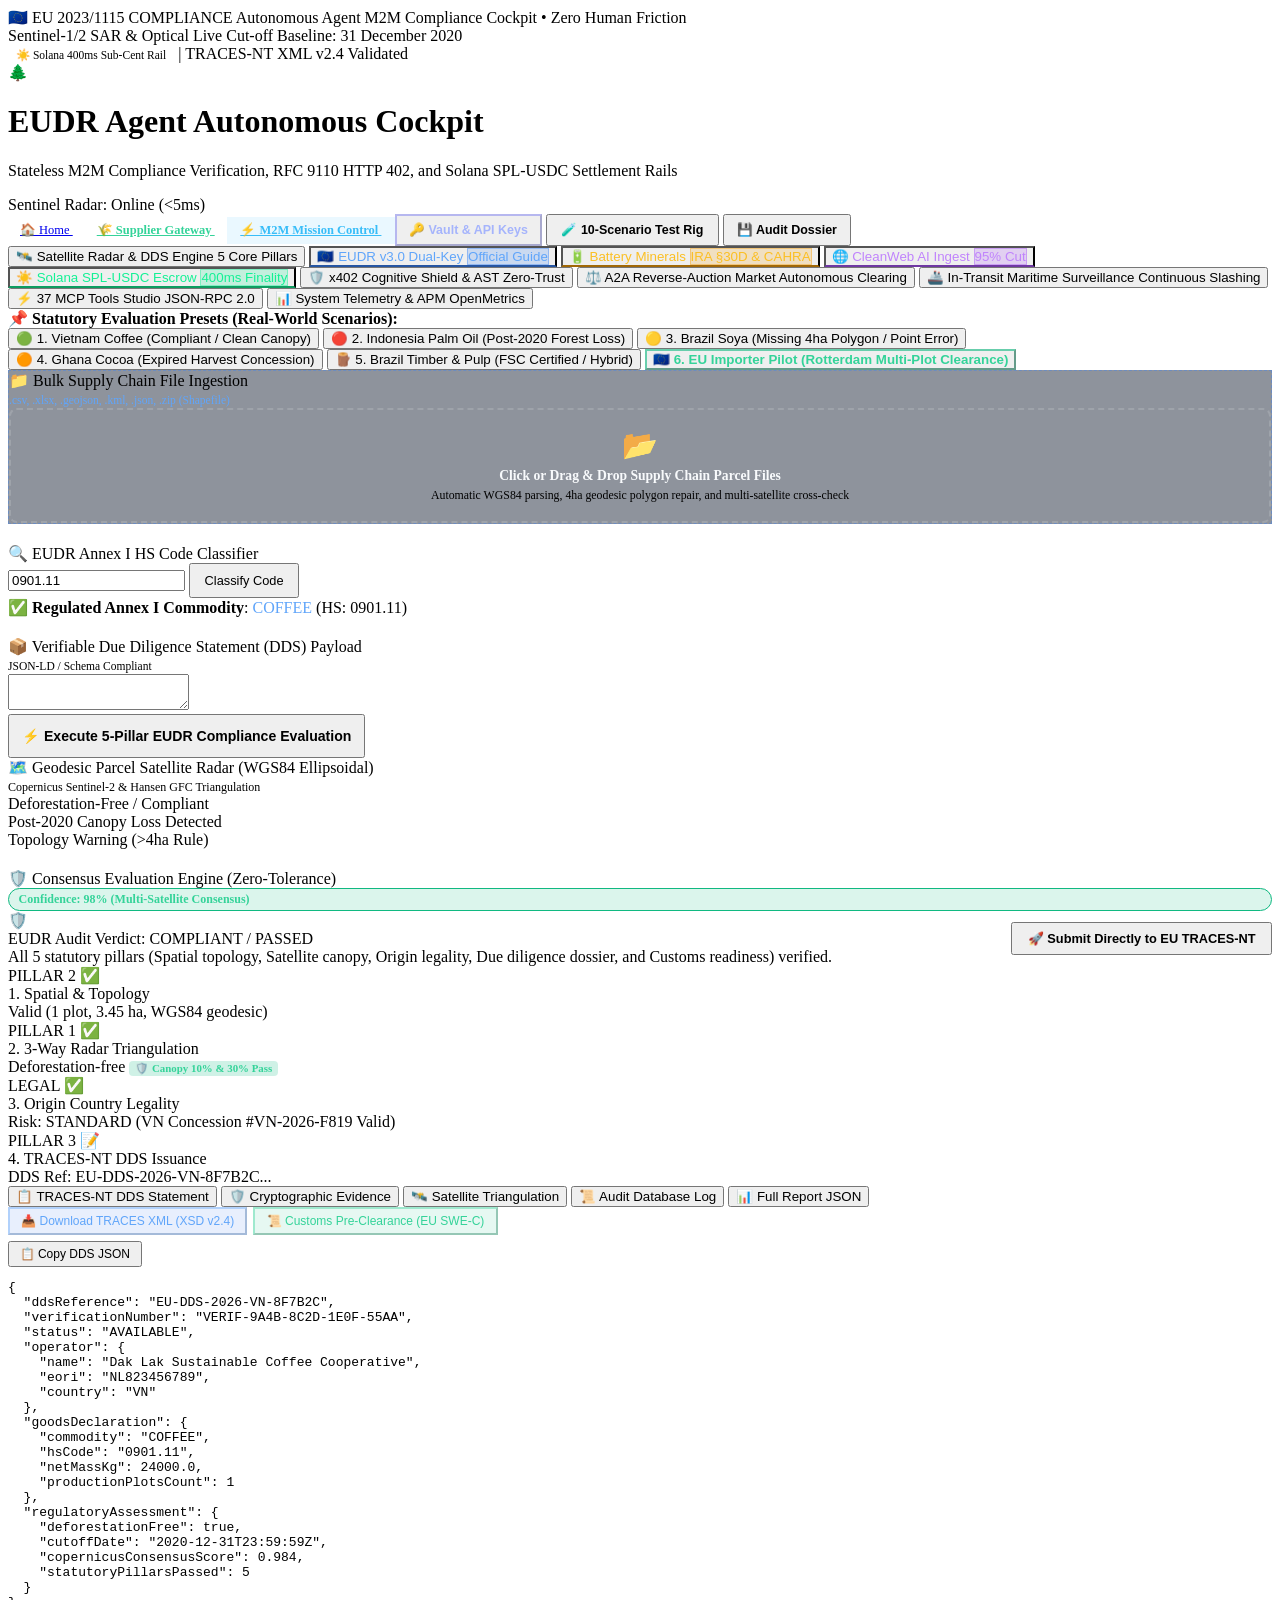
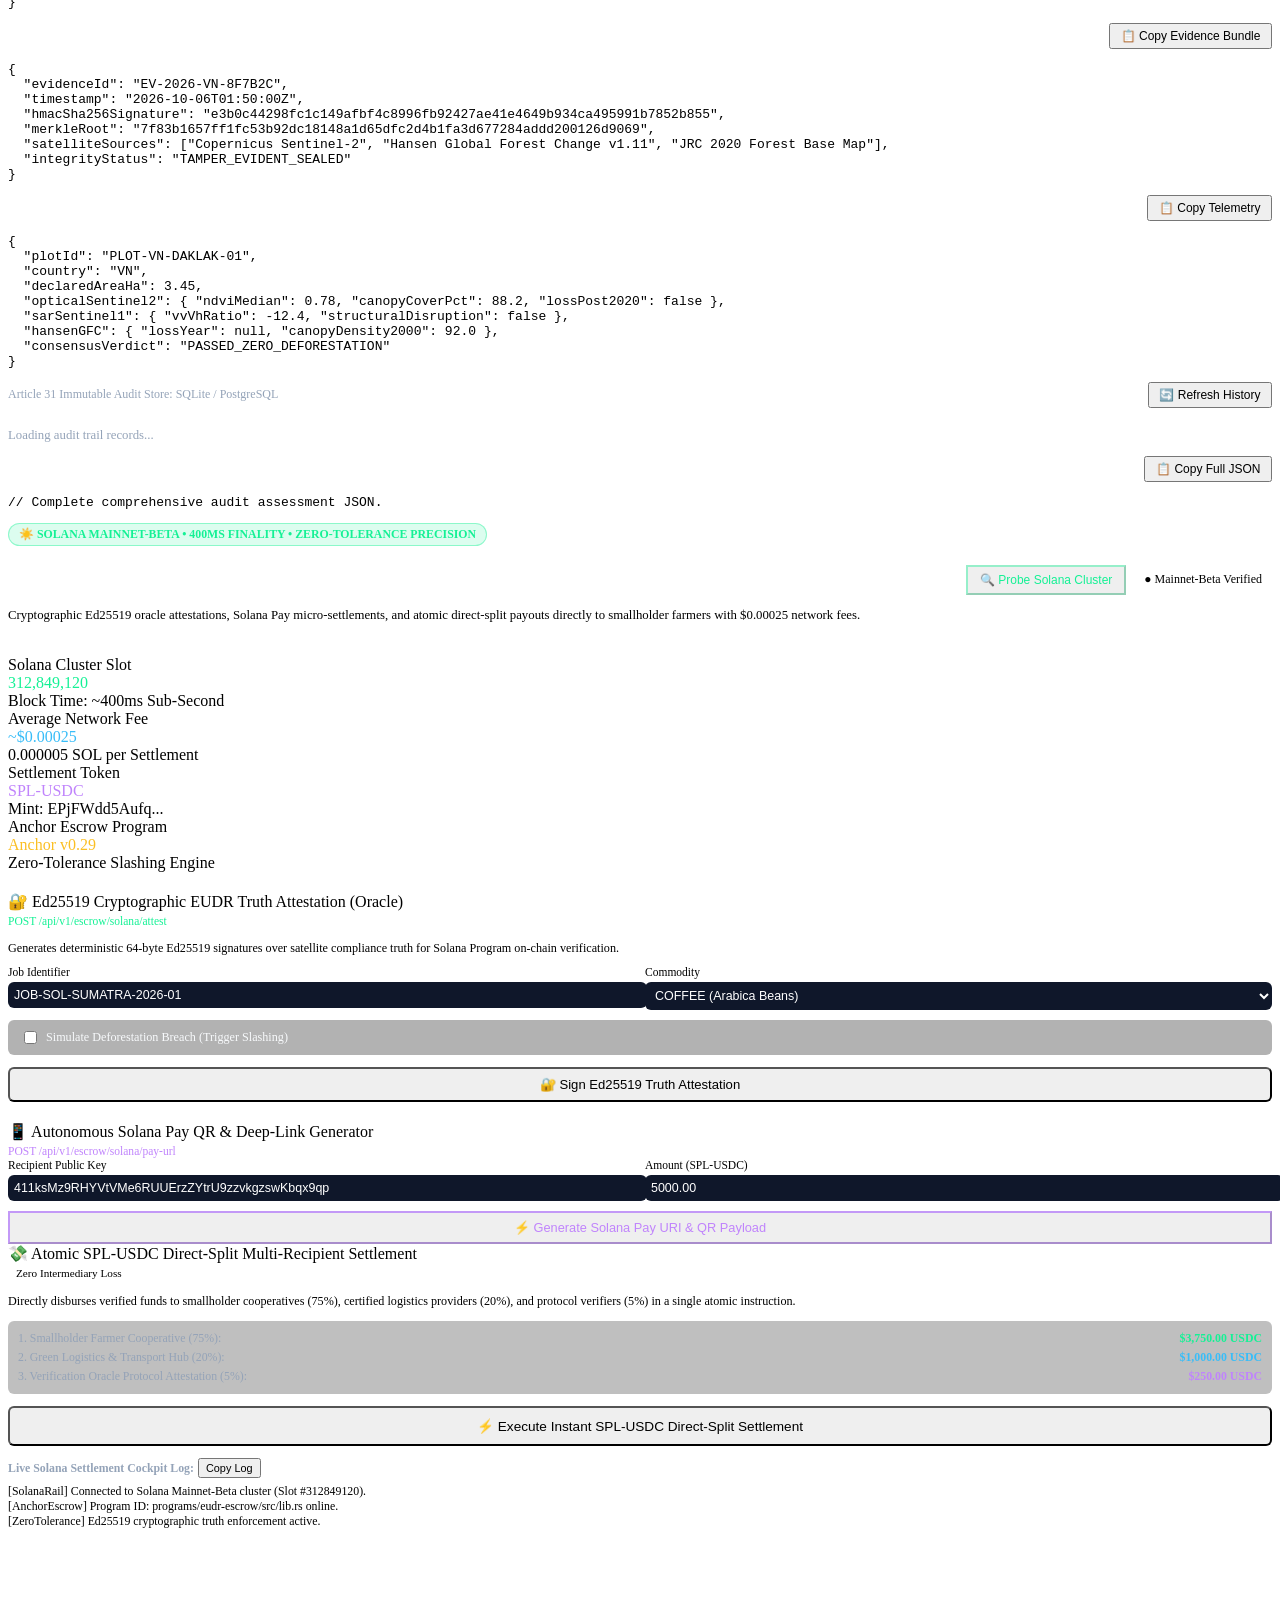
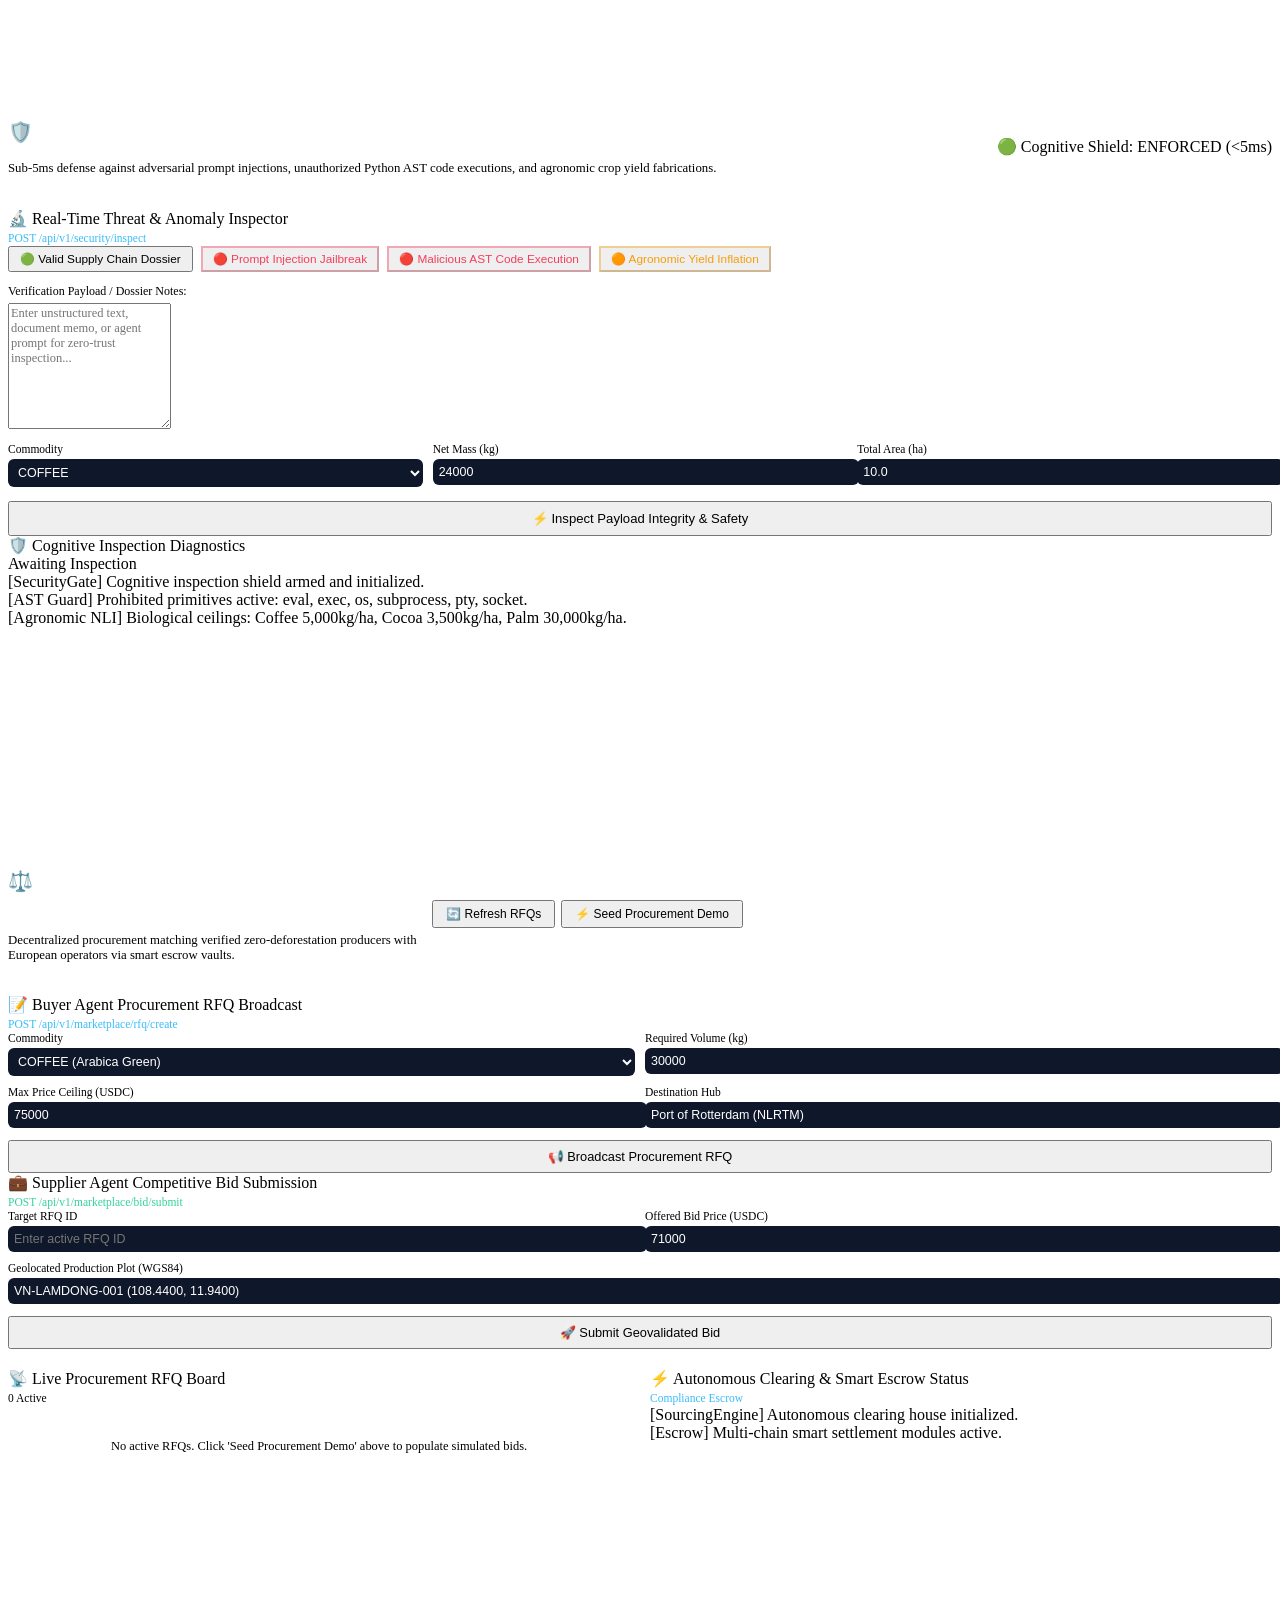
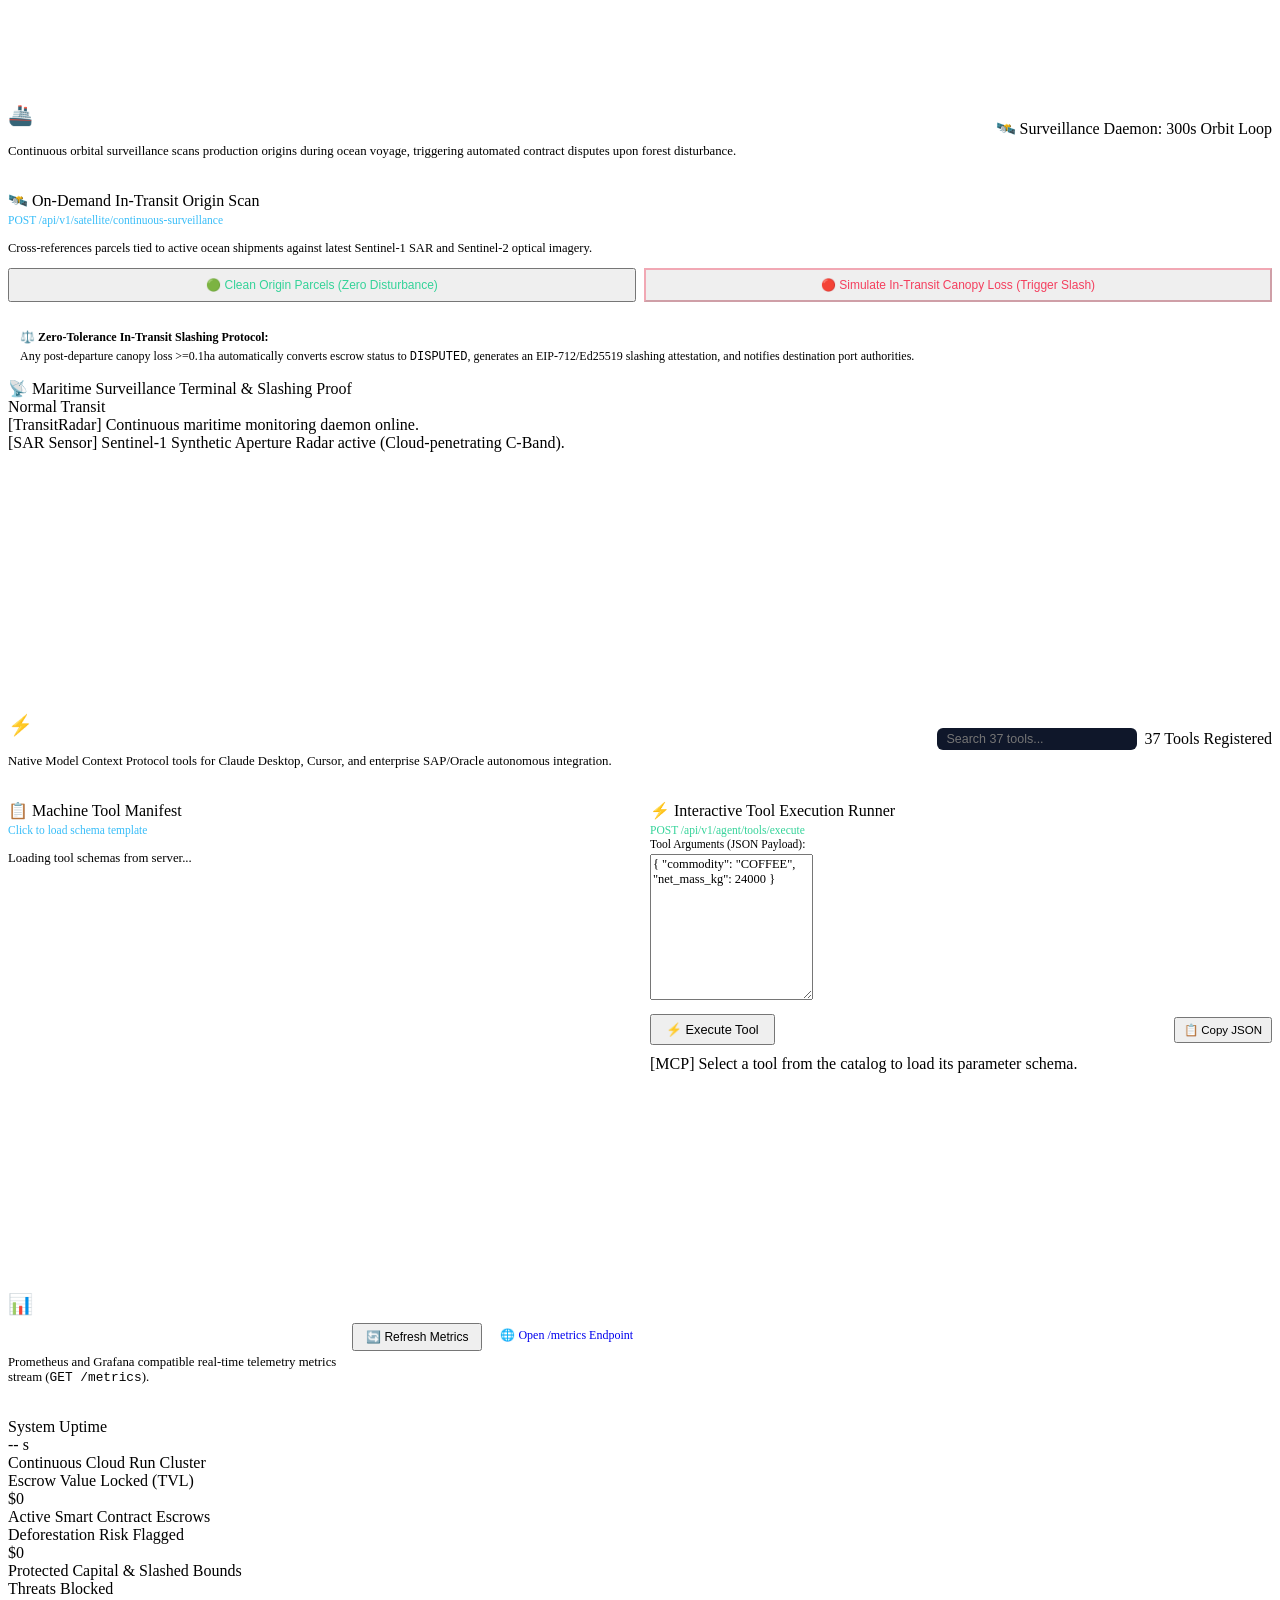
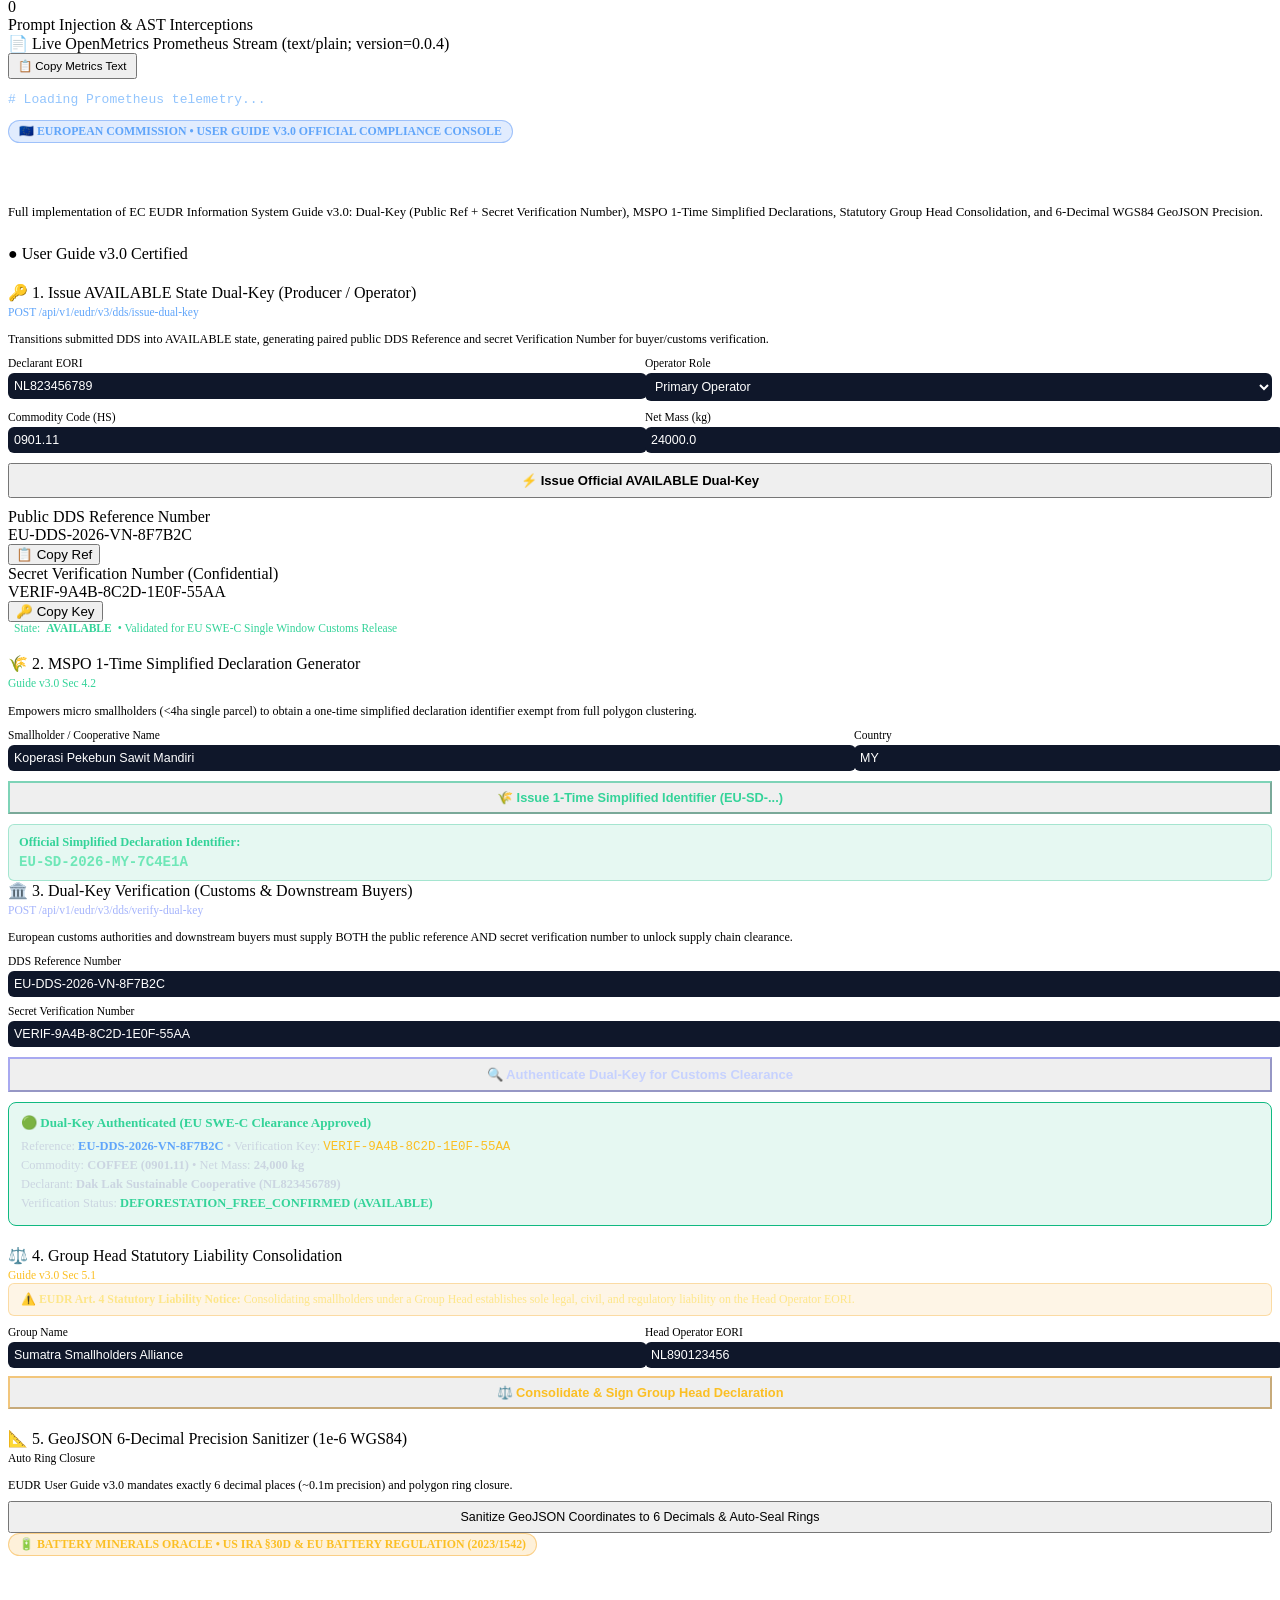
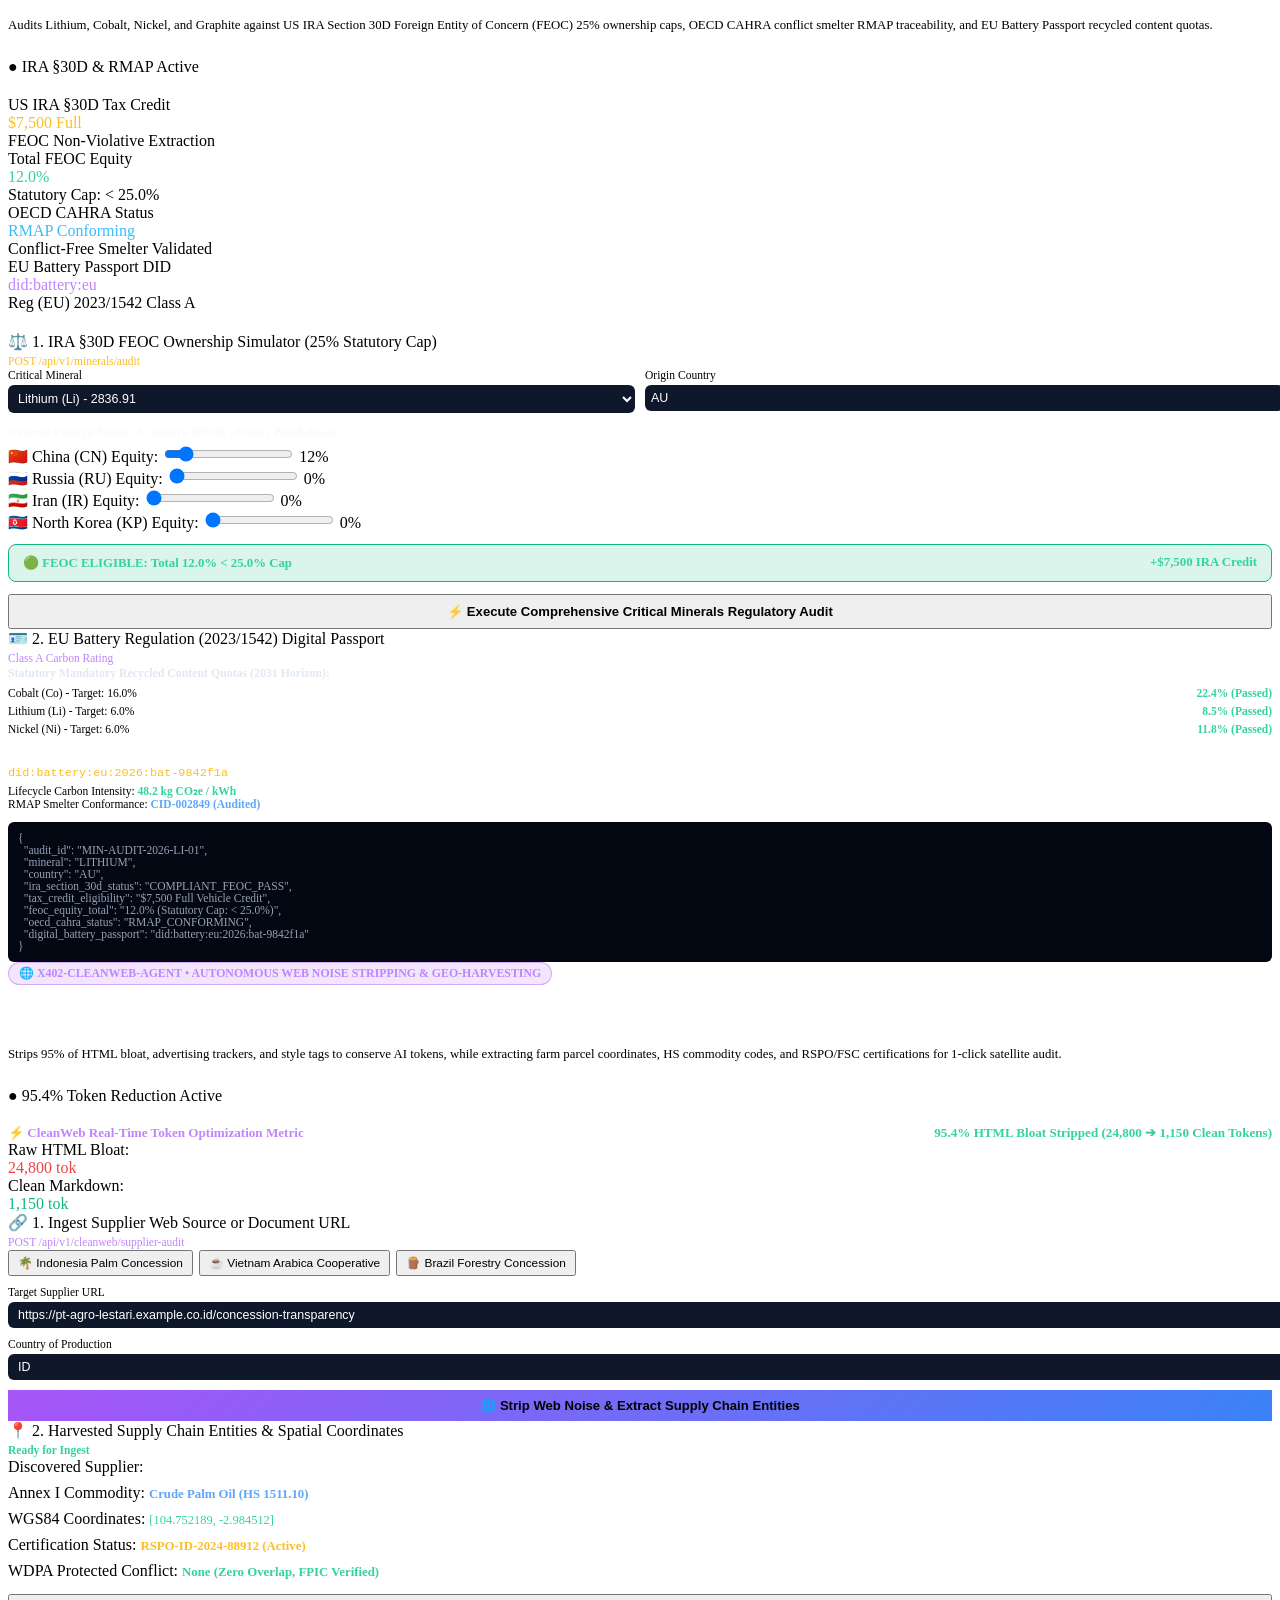
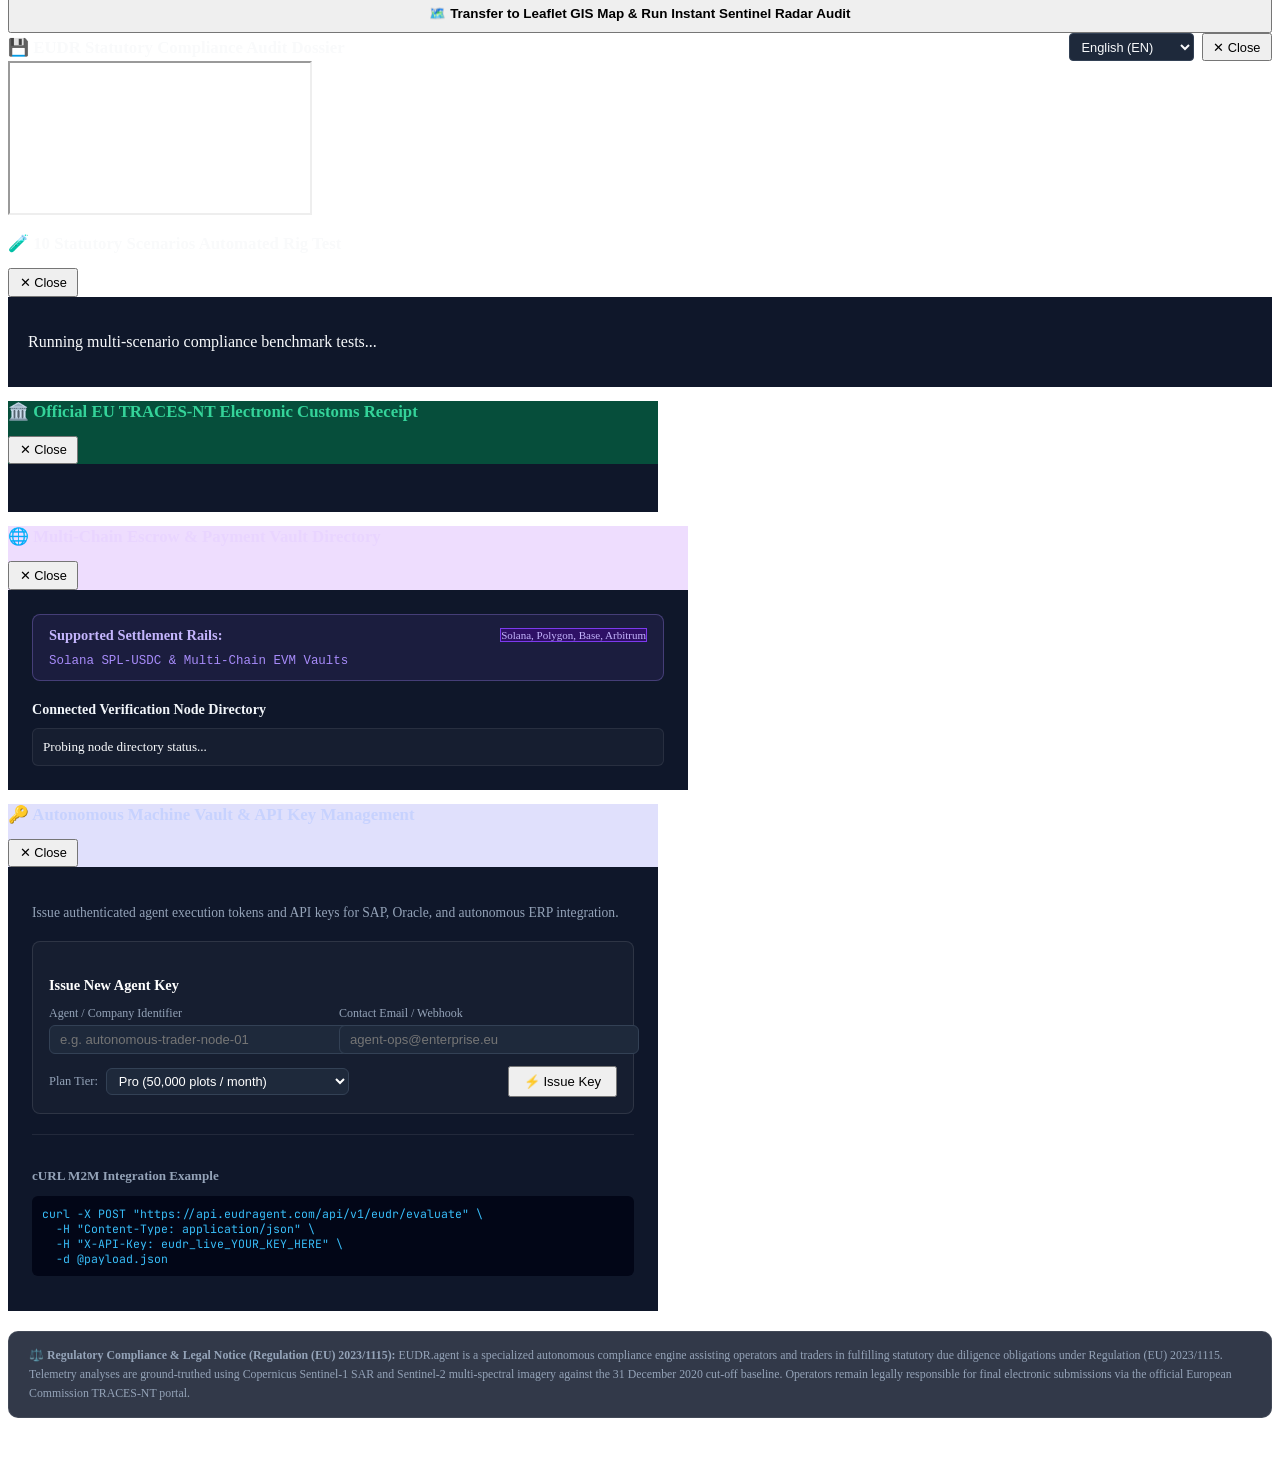
==== commit cbe432e5: "feat(ui): eliminate mobile horizontal overflow on operator workbench for snug mobile fit" ====
--- a/app/static/index.html
+++ b/app/static/index.html
@@ -307,7 +307,7 @@
 
           <div id="tab-traces" class="tab-content active">
             <div style="display: flex; justify-content: space-between; align-items: center; margin-bottom: 0.5rem; flex-wrap: wrap; gap: 6px;">
-              <div style="display: flex; gap: 8px;">
+              <div style="display: flex; gap: 6px; flex-wrap: wrap; width: 100%;">
                 <button id="btn-download-traces-xml" class="btn btn-secondary" style="font-size: 0.75rem; padding: 0.3rem 0.7rem; color: #60a5fa; border-color: rgba(96, 165, 250, 0.4); background: rgba(37, 99, 235, 0.1);">
                   📥 Download TRACES XML (XSD v2.4)
                 </button>
@@ -640,7 +640,7 @@
             Decentralized procurement matching verified zero-deforestation producers with European operators via smart escrow vaults.
           </p>
         </div>
-        <div style="display: flex; gap: 8px;">
+        <div style="display: flex; gap: 6px; flex-wrap: wrap; width: 100%;">
           <button id="btn-refresh-rfqs" class="btn btn-secondary" style="font-size: 0.75rem; padding: 5px 12px;">🔄 Refresh RFQs</button>
           <button id="btn-seed-market-demo" class="btn btn-emerald" style="font-size: 0.75rem; padding: 5px 12px;">⚡ Seed Procurement Demo</button>
         </div>
@@ -850,7 +850,7 @@
             Prometheus and Grafana compatible real-time telemetry metrics stream (<code>GET /metrics</code>).
           </p>
         </div>
-        <div style="display: flex; gap: 8px;">
+        <div style="display: flex; gap: 6px; flex-wrap: wrap; width: 100%;">
           <button id="btn-refresh-metrics" class="btn btn-secondary" style="font-size: 0.75rem; padding: 5px 12px;">🔄 Refresh Metrics</button>
           <a href="/metrics" target="_blank" class="btn btn-emerald" style="font-size: 0.75rem; padding: 5px 12px; text-decoration: none;">
             🌐 Open /metrics Endpoint
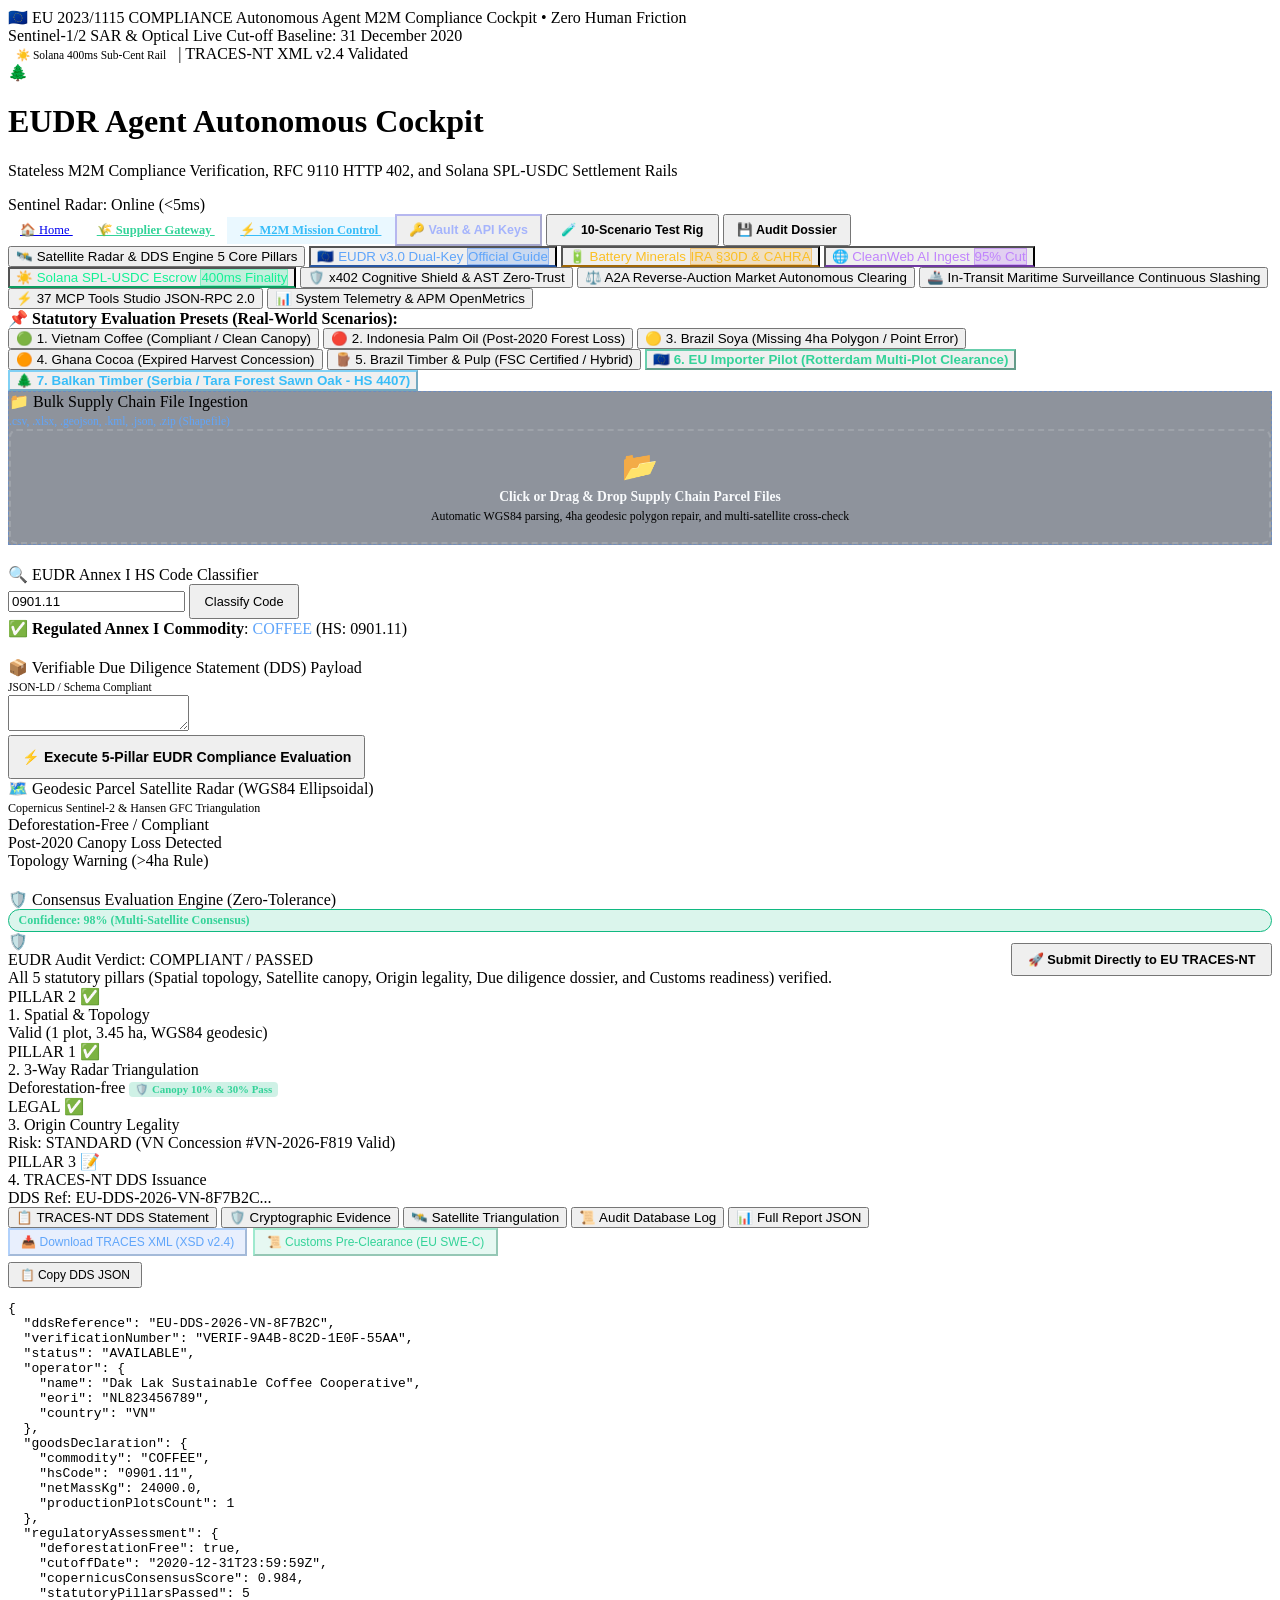
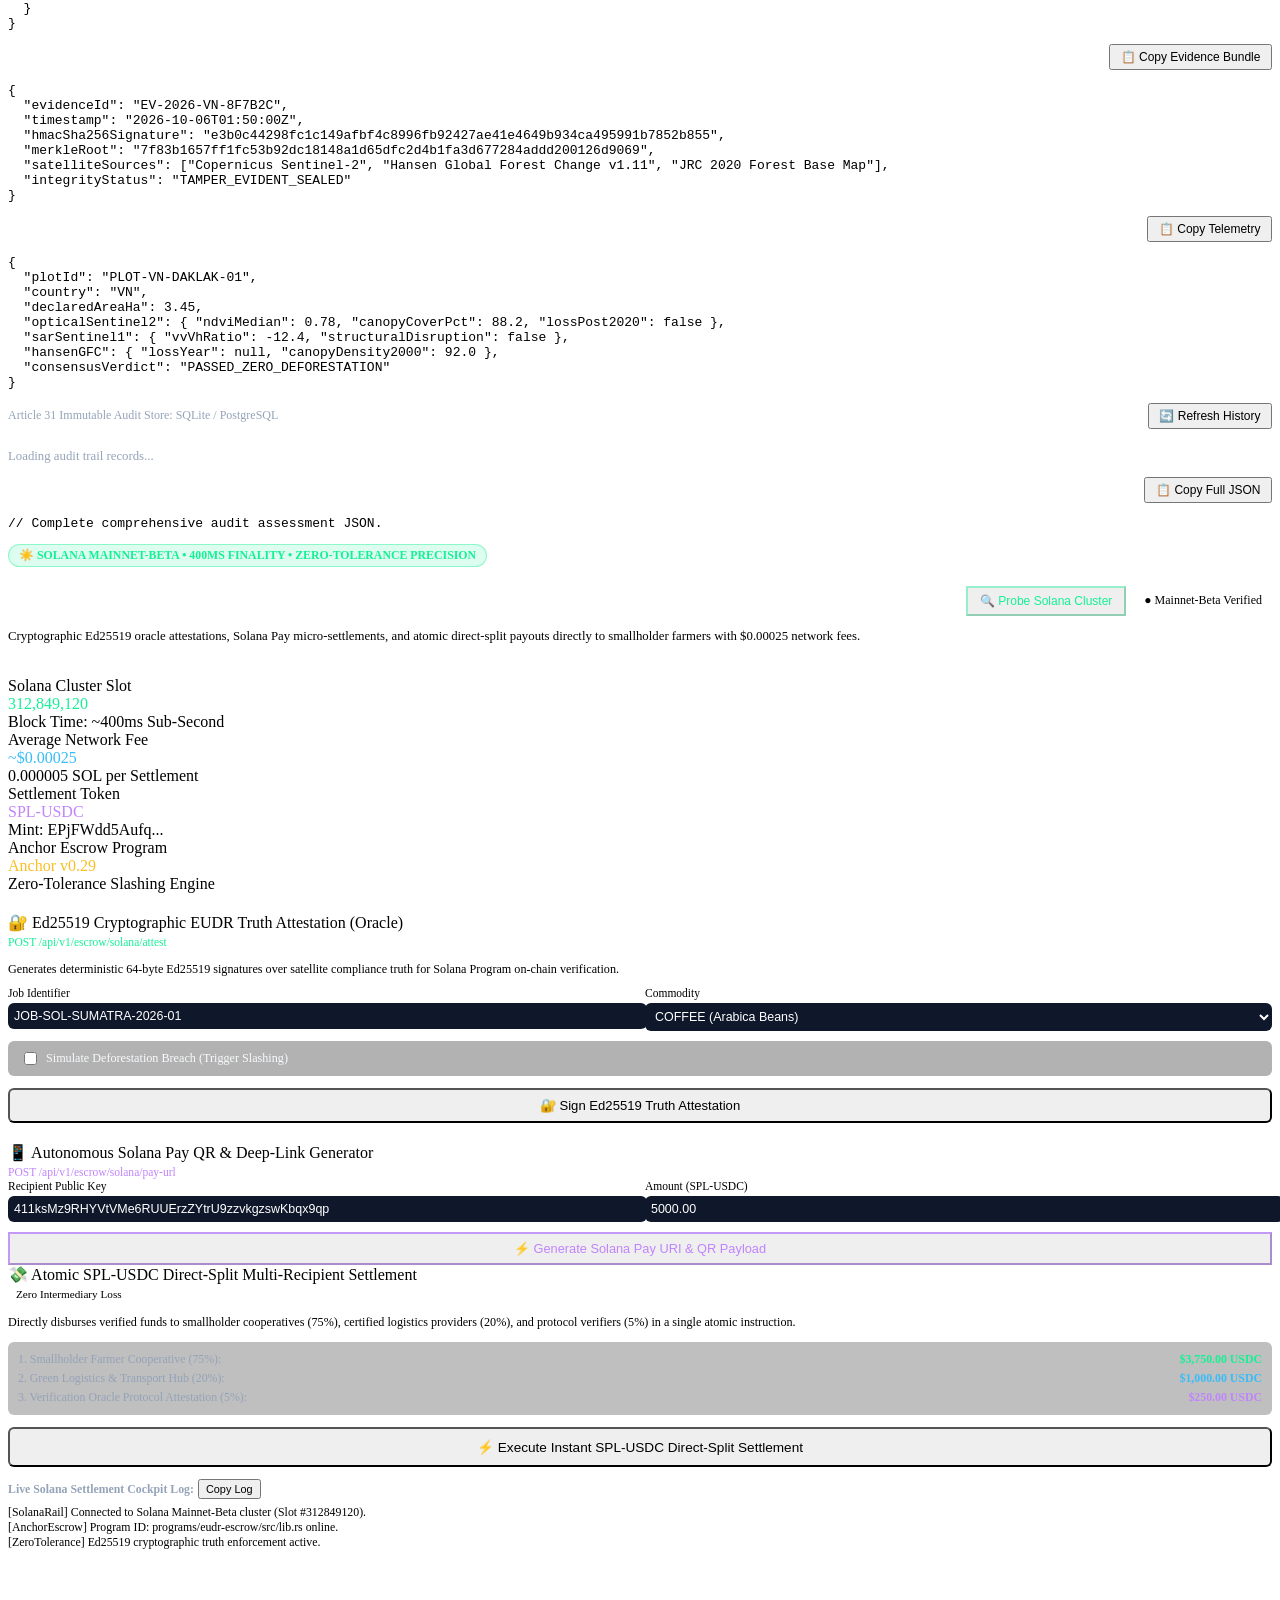
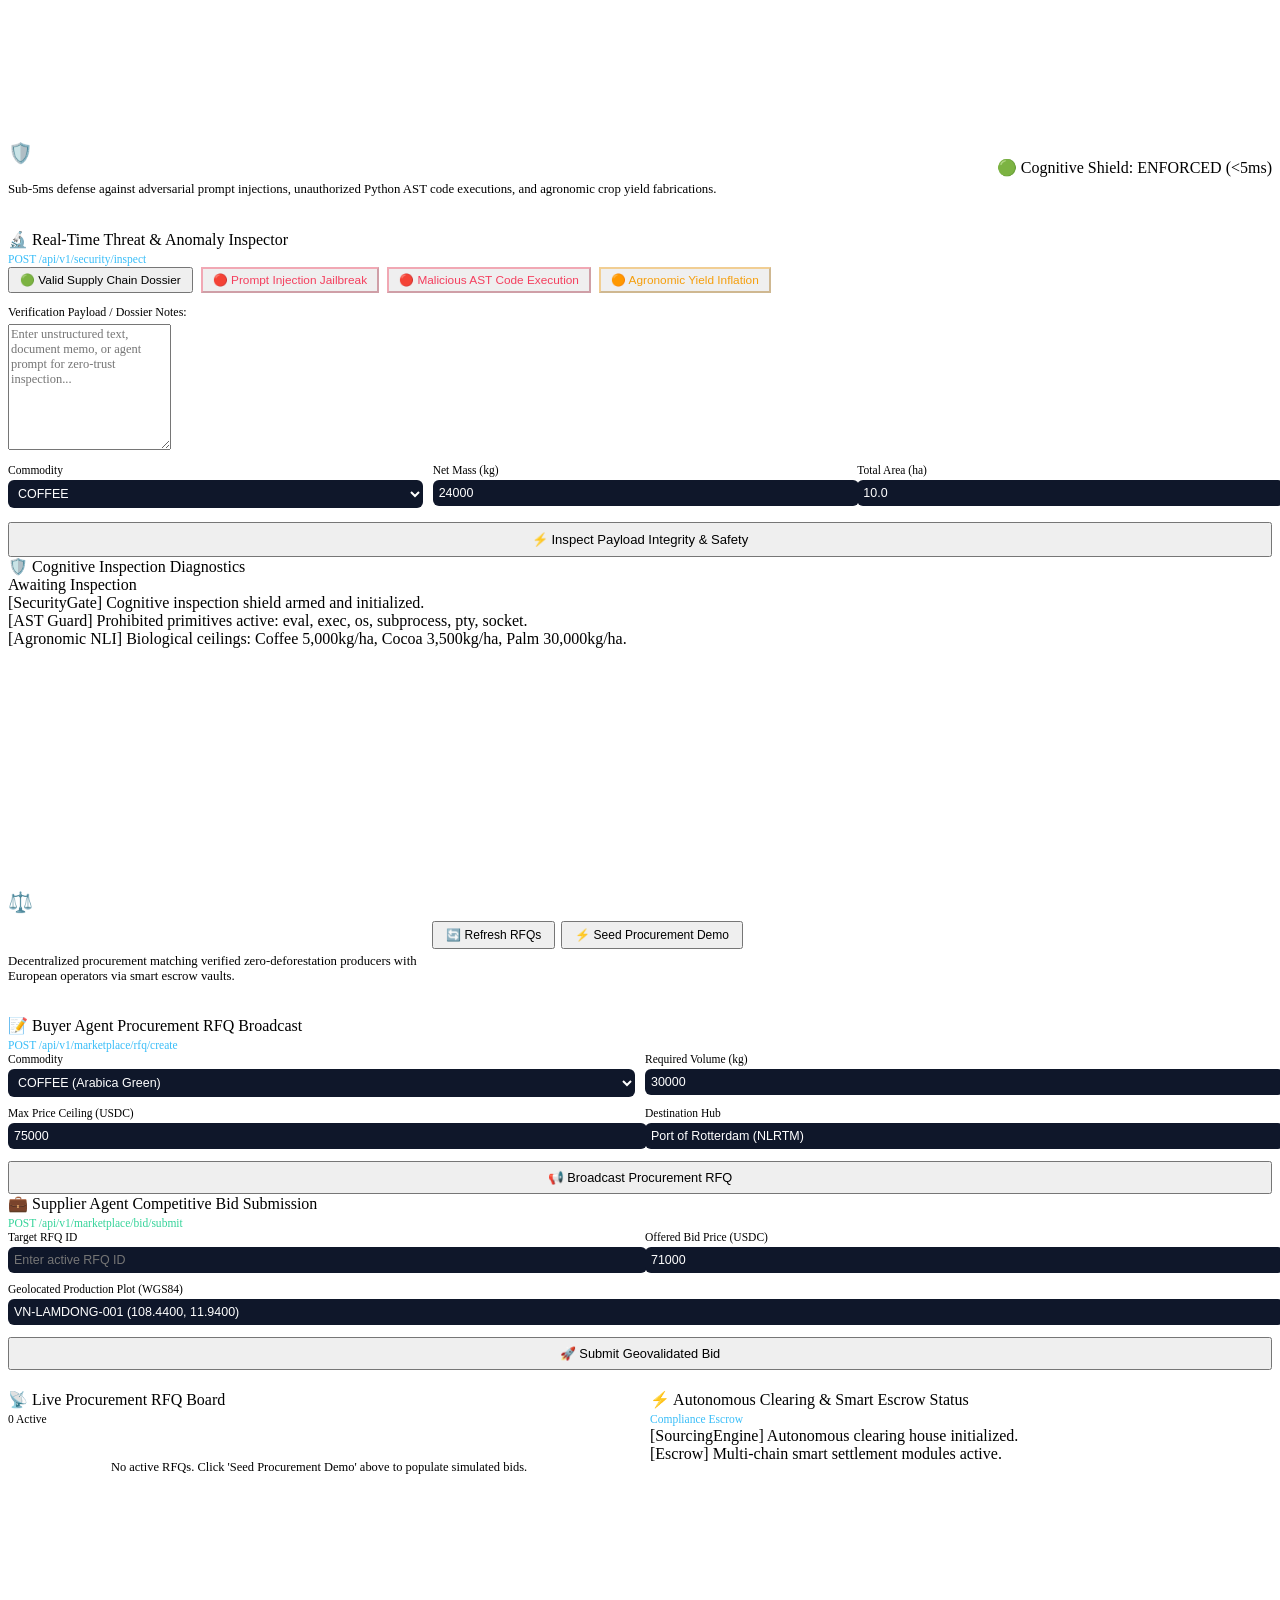
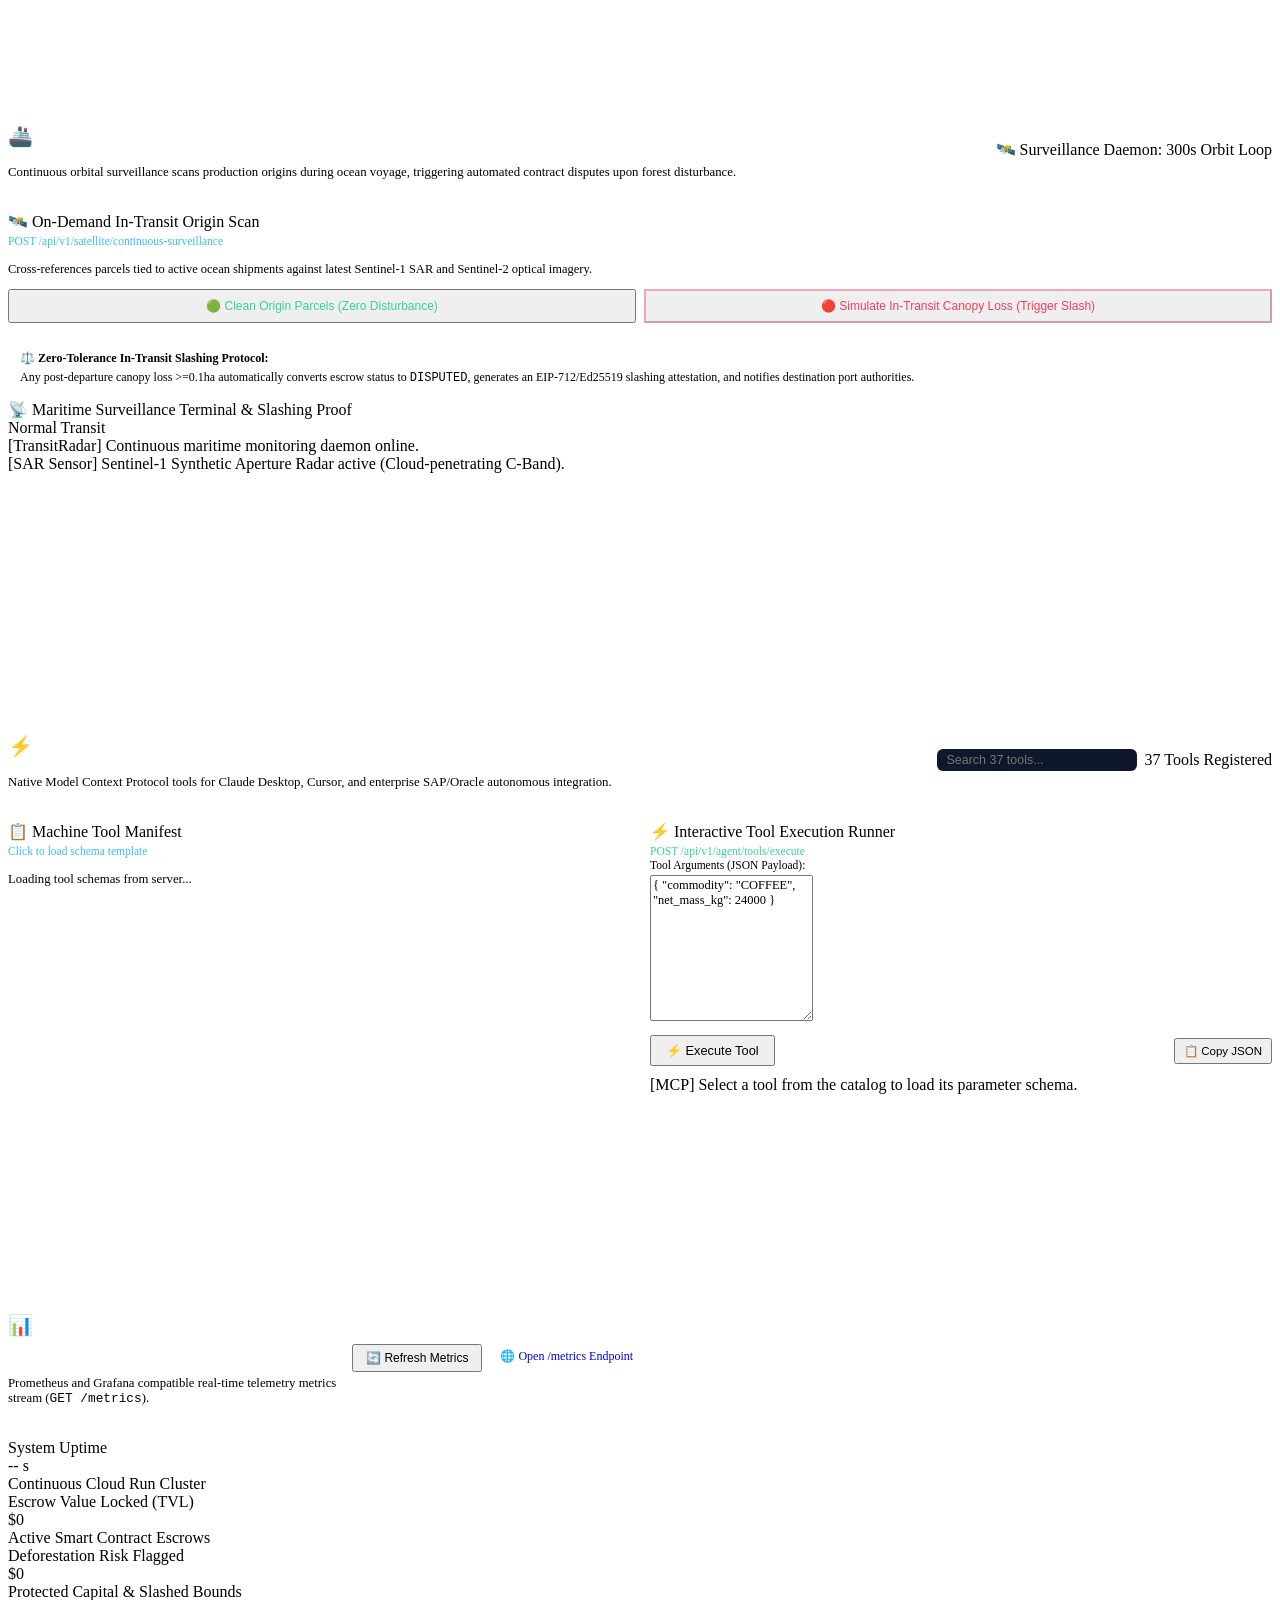
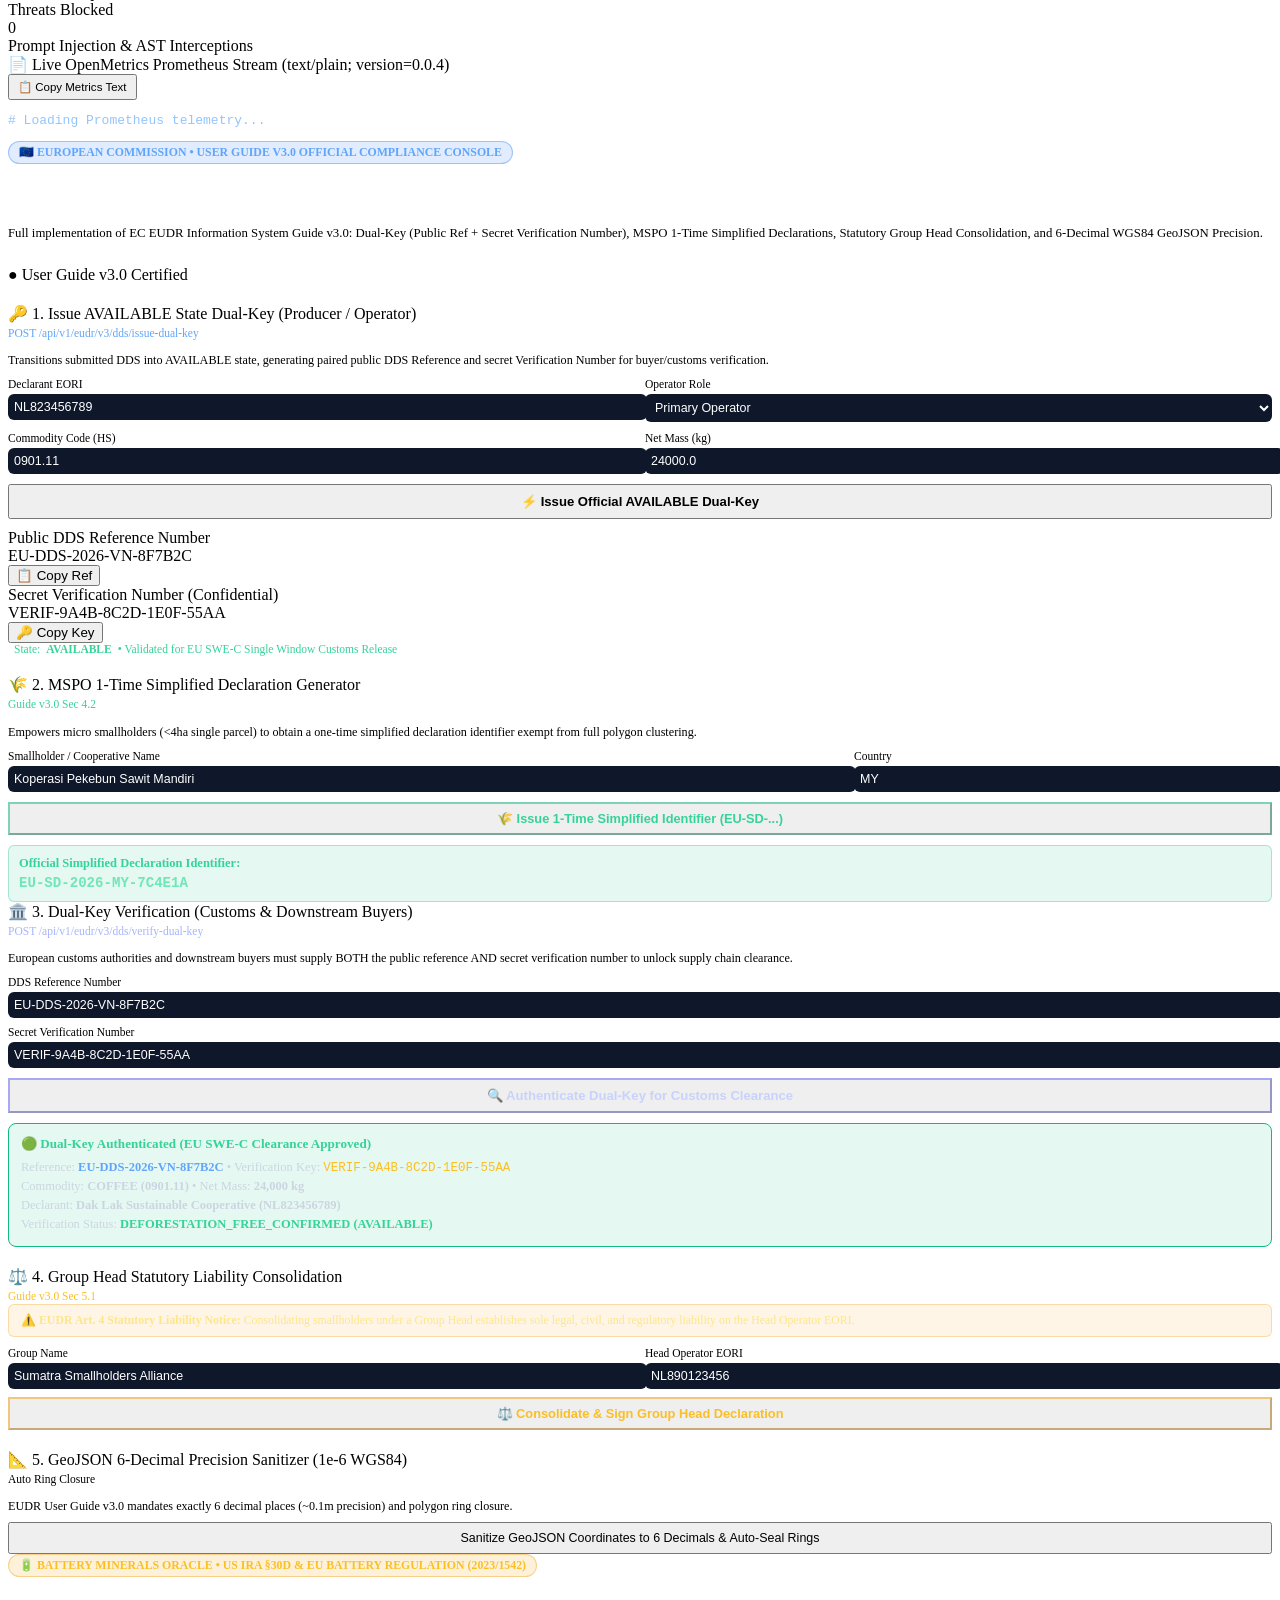
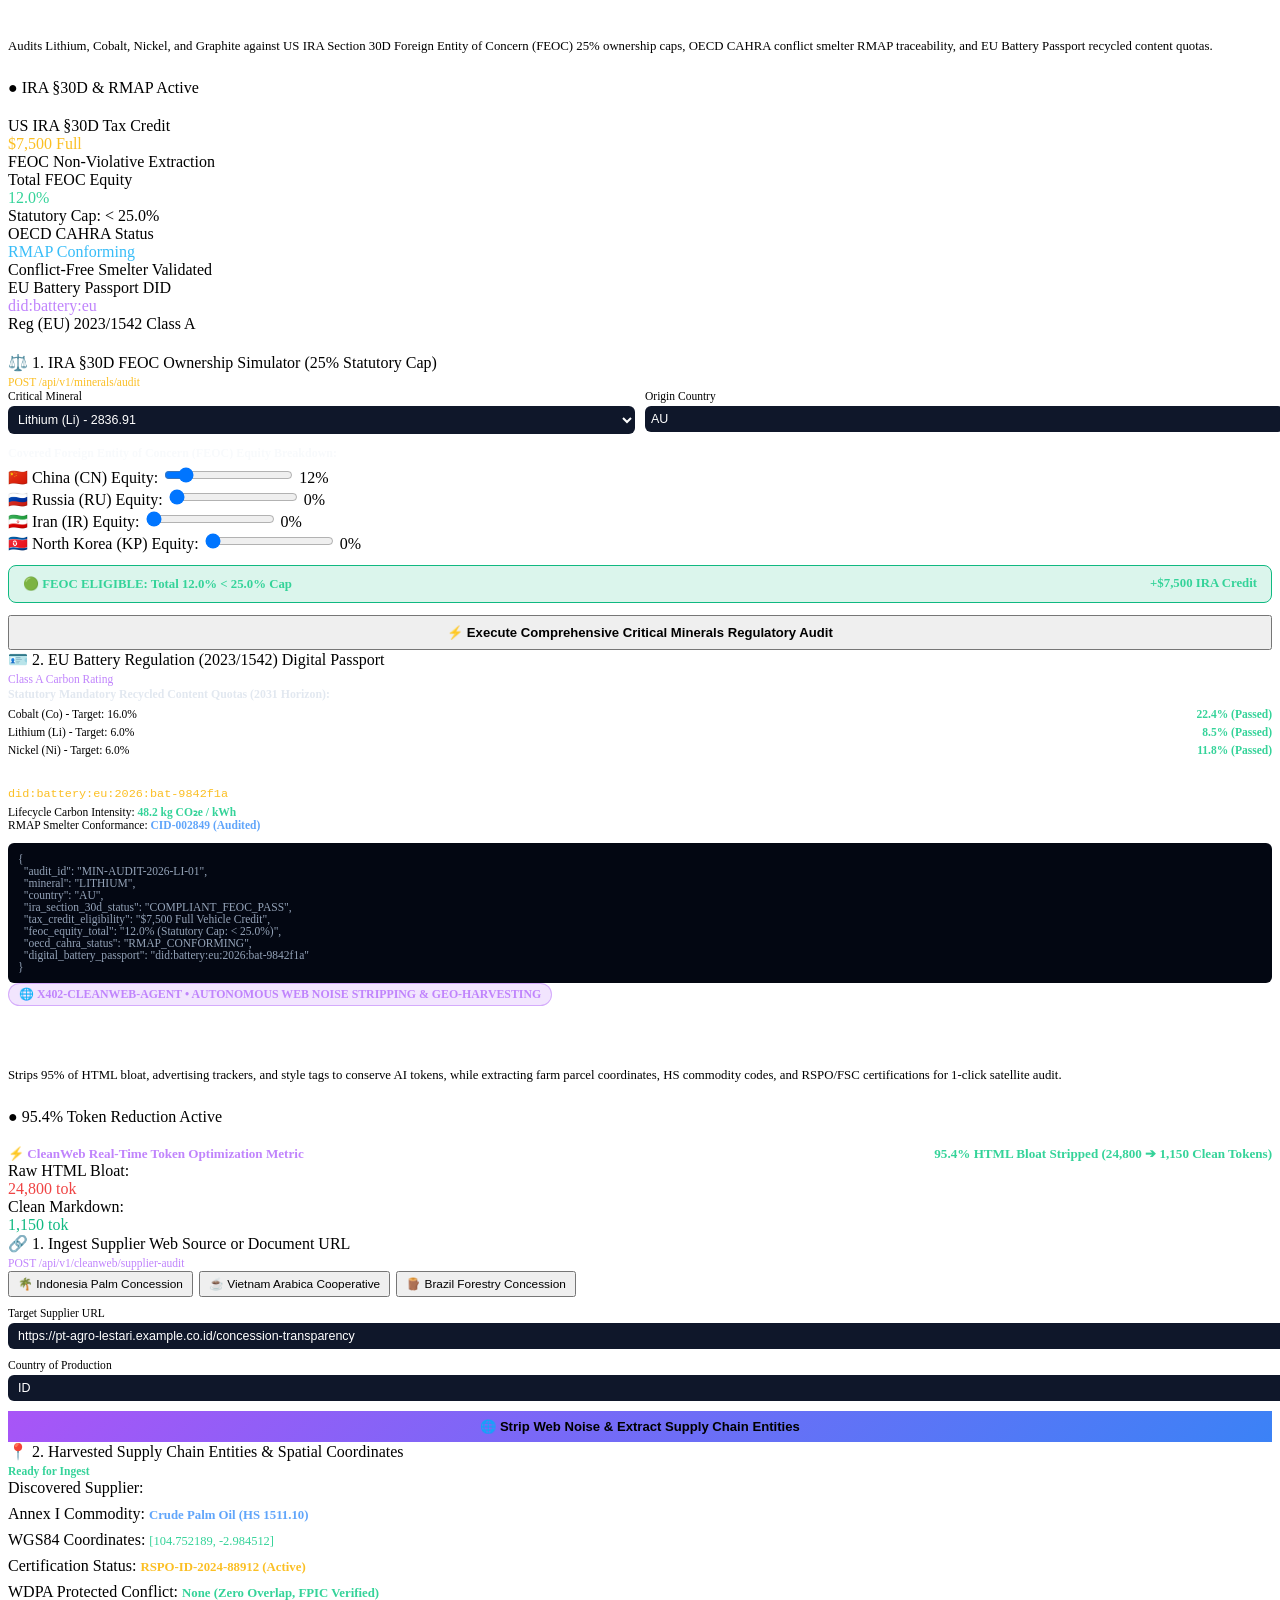
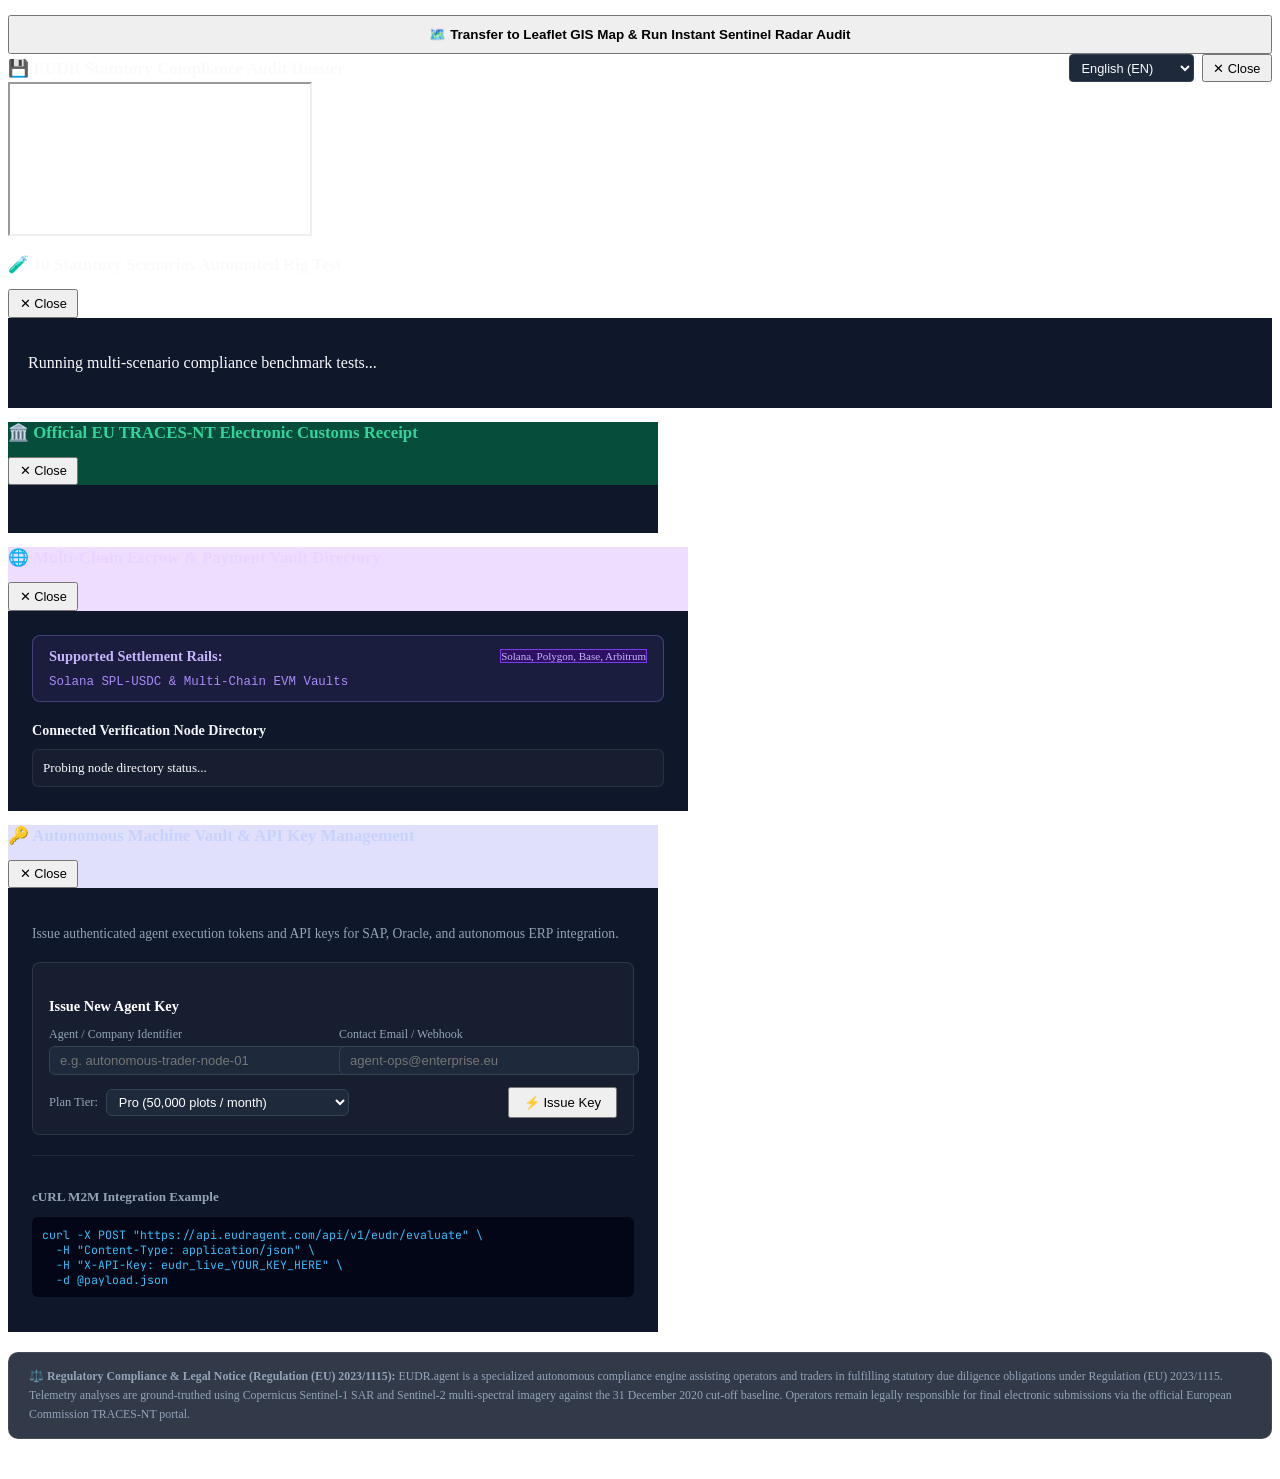
==== commit 760fc243: "feat(ai-mcp): add smithery.yaml, oauth discovery endpoints, and balkan timber scenario" ====
--- a/app/static/index.html
+++ b/app/static/index.html
@@ -150,6 +150,7 @@
           <button class="btn-preset" data-preset="legal_violation_ghana">🟠 4. Ghana Cocoa (Expired Harvest Concession)</button>
           <button class="btn-preset" data-preset="suzano_timber_hybrid">🪵 5. Brazil Timber &amp; Pulp (FSC Certified / Hybrid)</button>
           <button class="btn-preset" data-preset="eu_importer_pilot" style="border-color: rgba(16, 185, 129, 0.6); color: #34d399; font-weight: 700;">🇪🇺 6. EU Importer Pilot (Rotterdam Multi-Plot Clearance)</button>
+          <button class="btn-preset" data-preset="balkan_timber_serbia" style="border-color: rgba(56, 189, 248, 0.6); color: #38bdf8; font-weight: 700;">🌲 7. Balkan Timber (Serbia / Tara Forest Sawn Oak - HS 4407)</button>
         </div>
       </div>
 
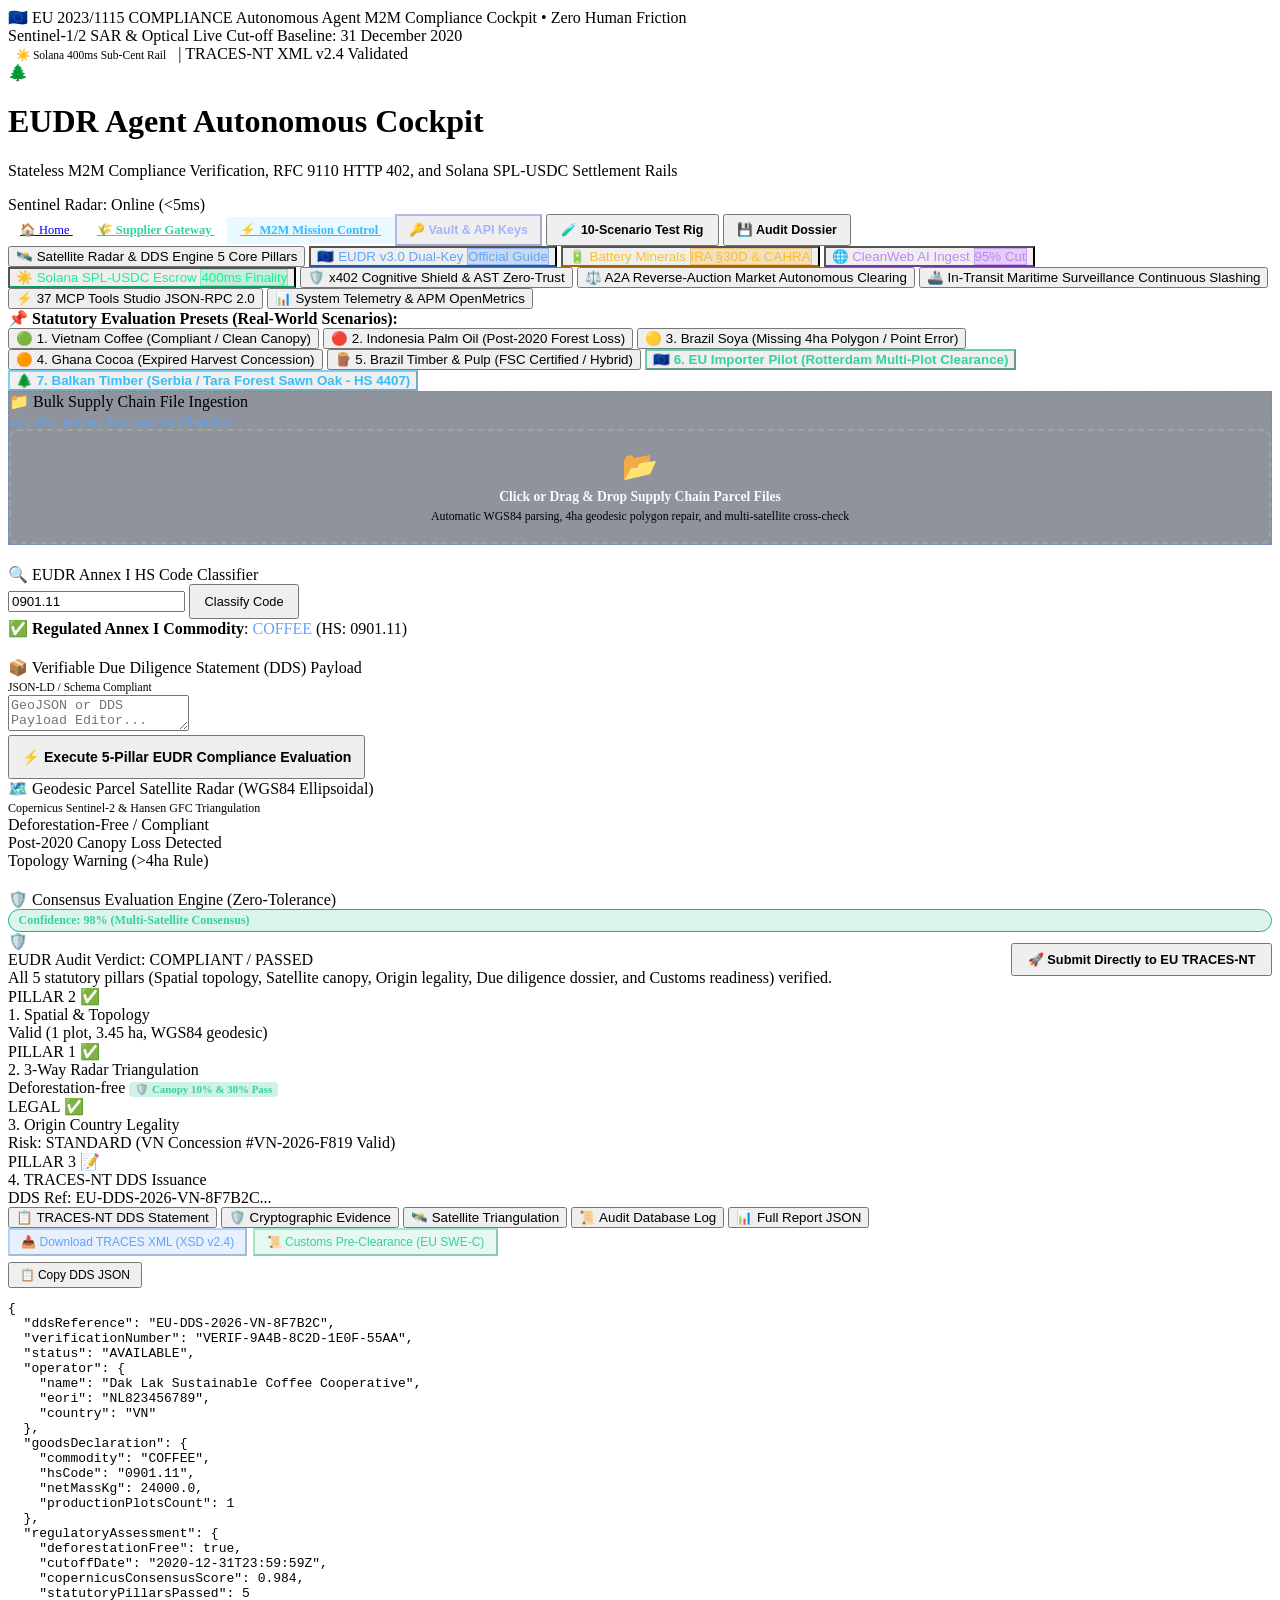
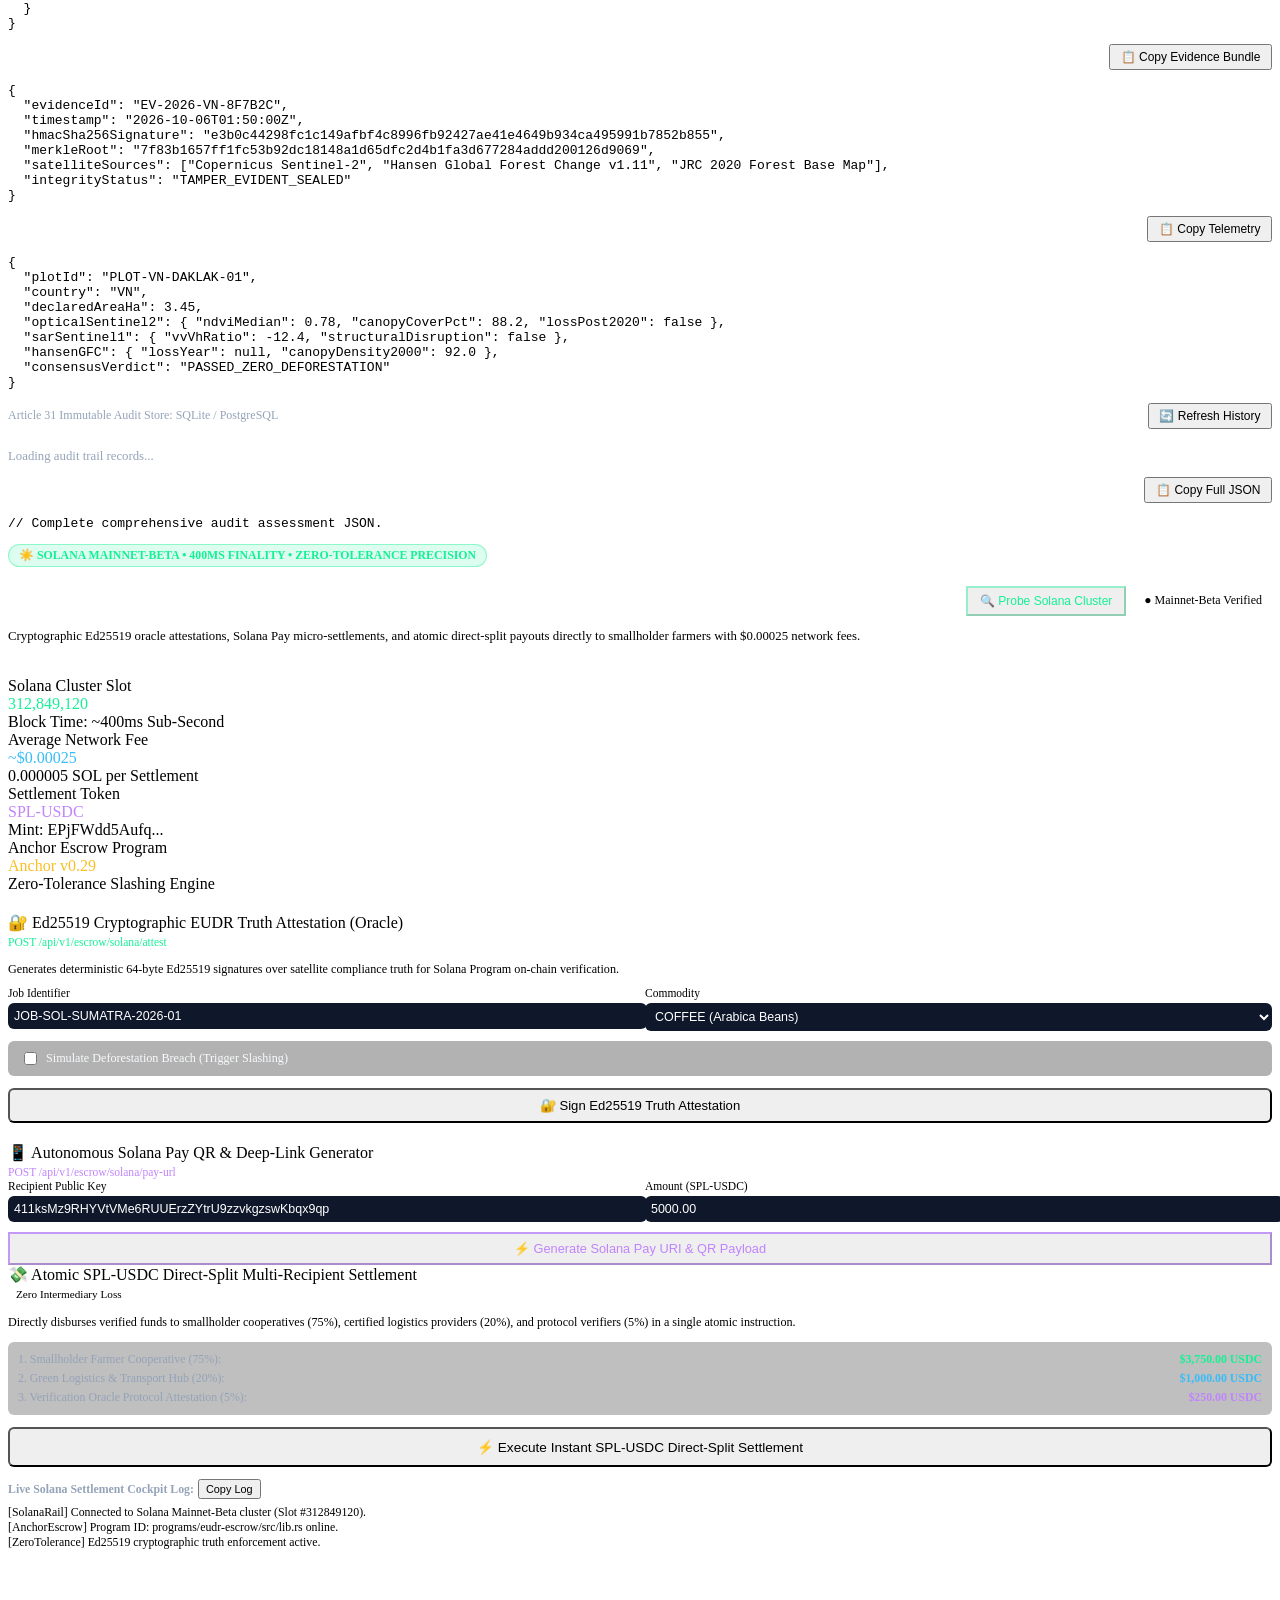
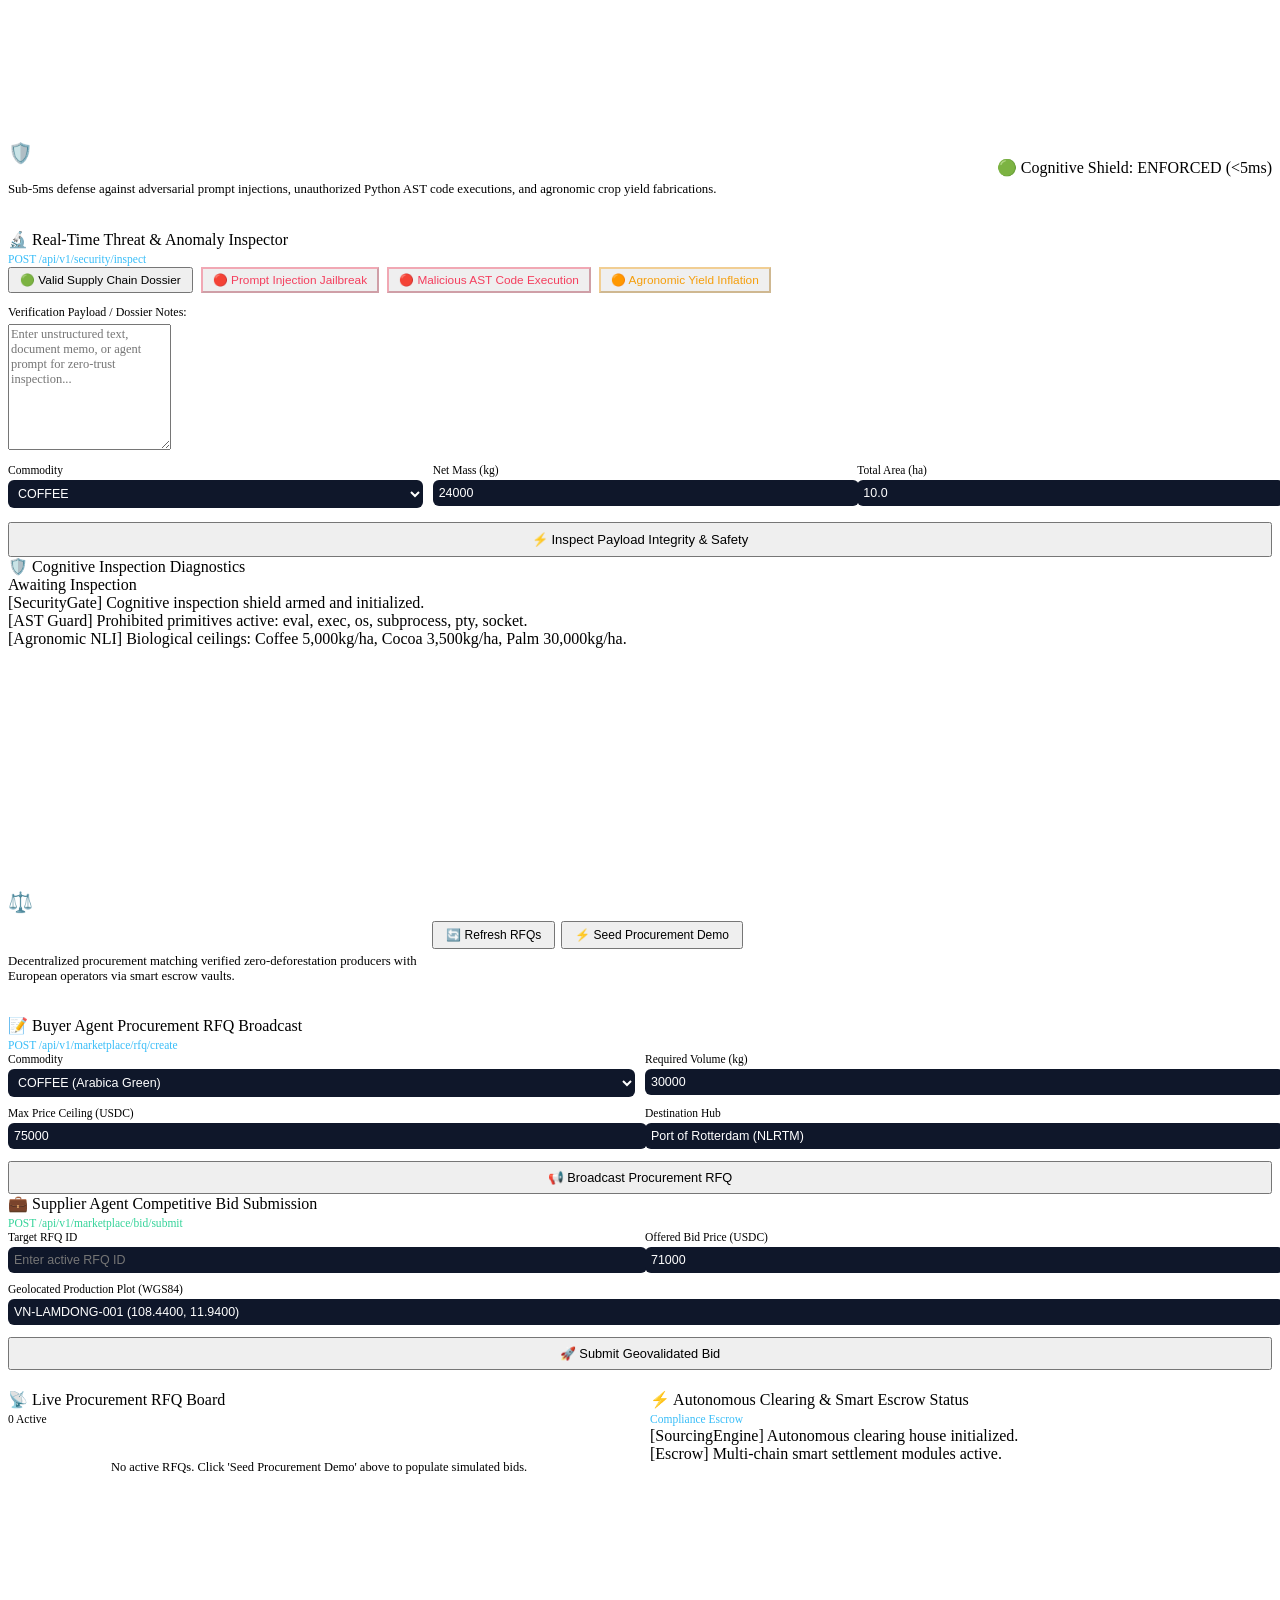
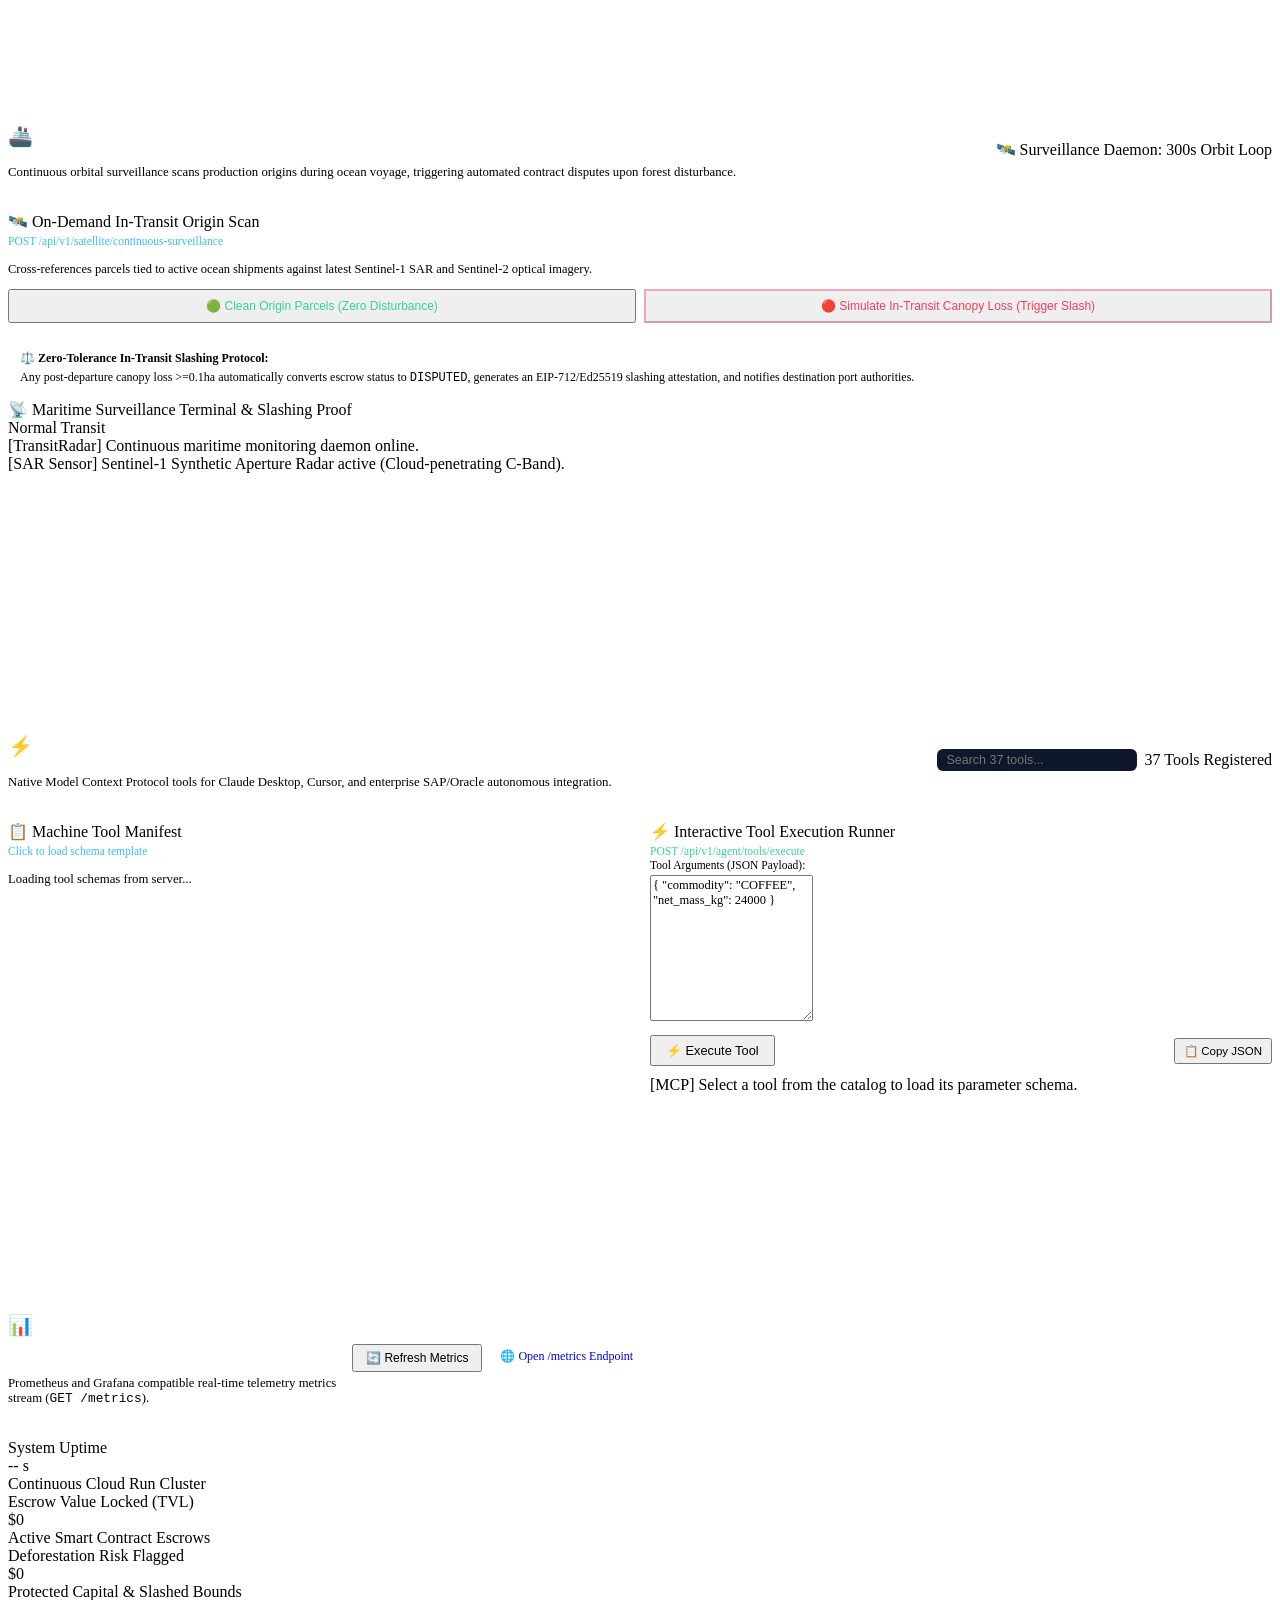
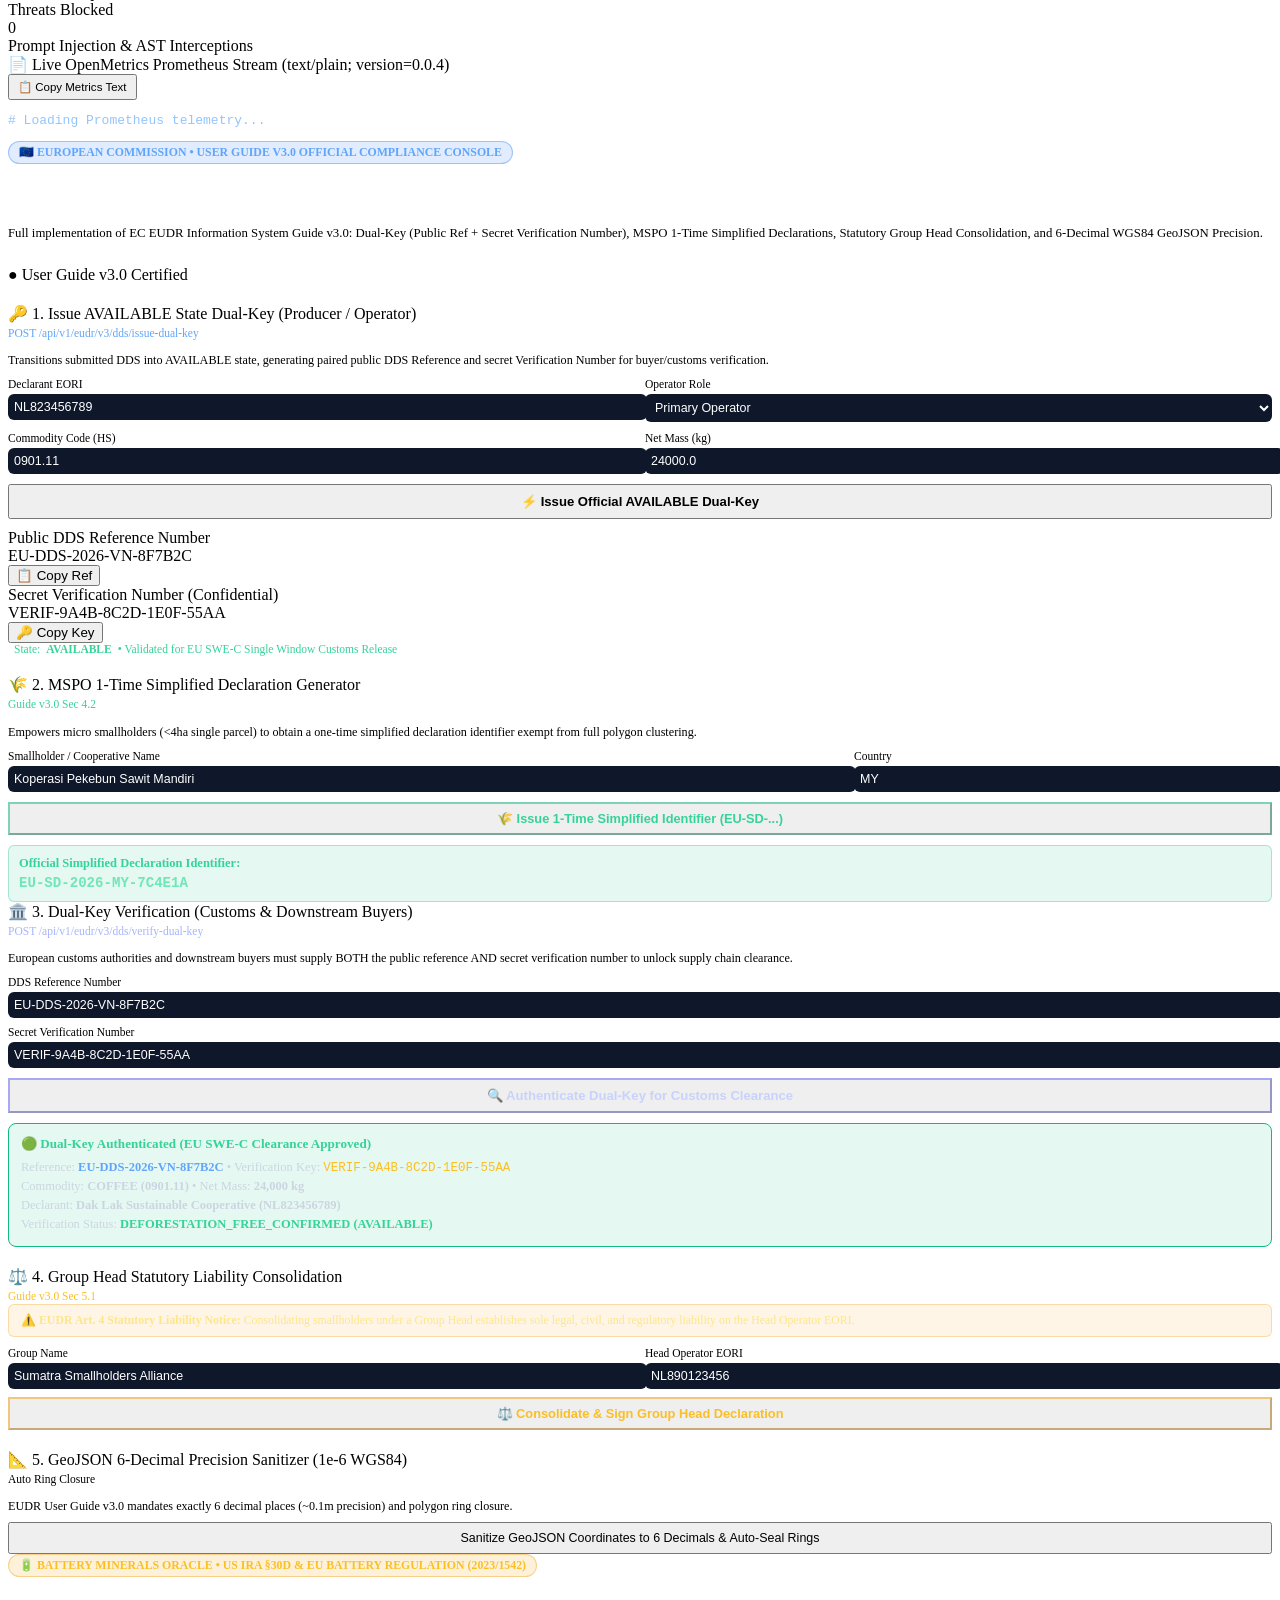
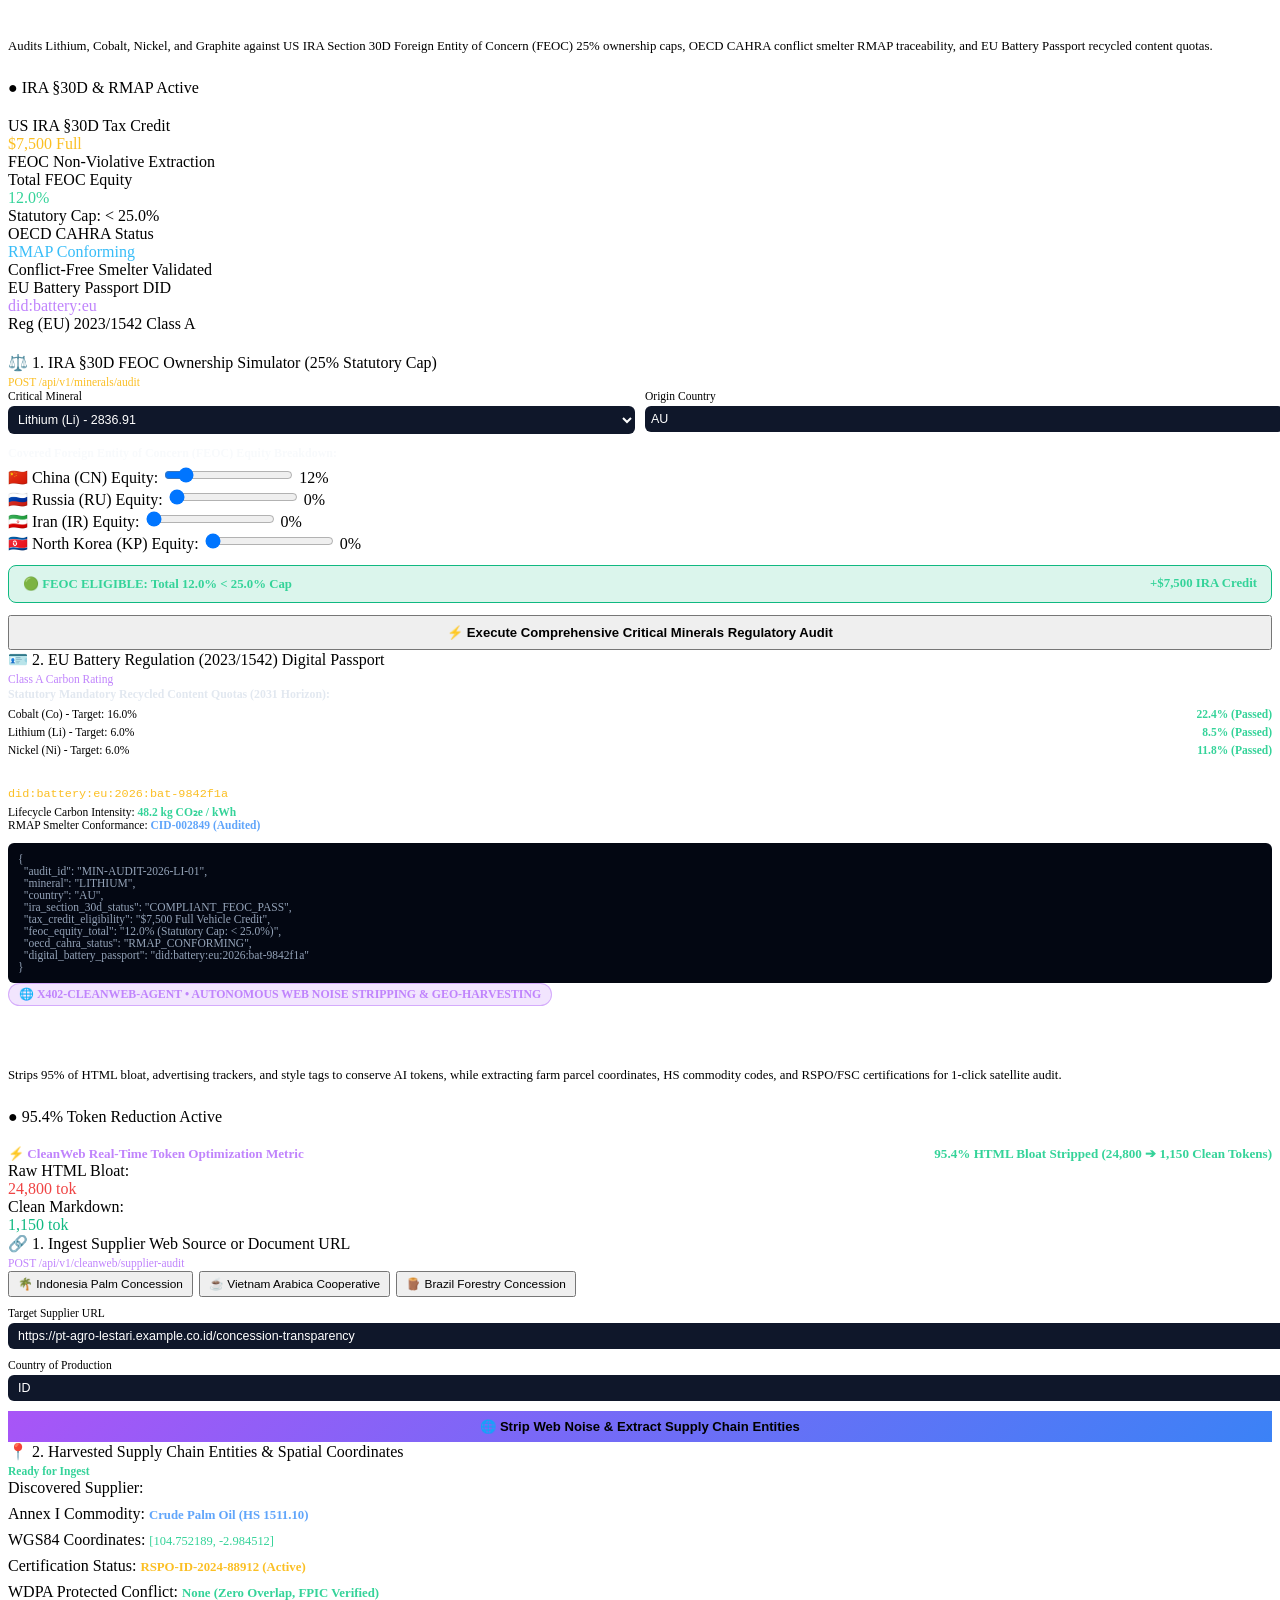
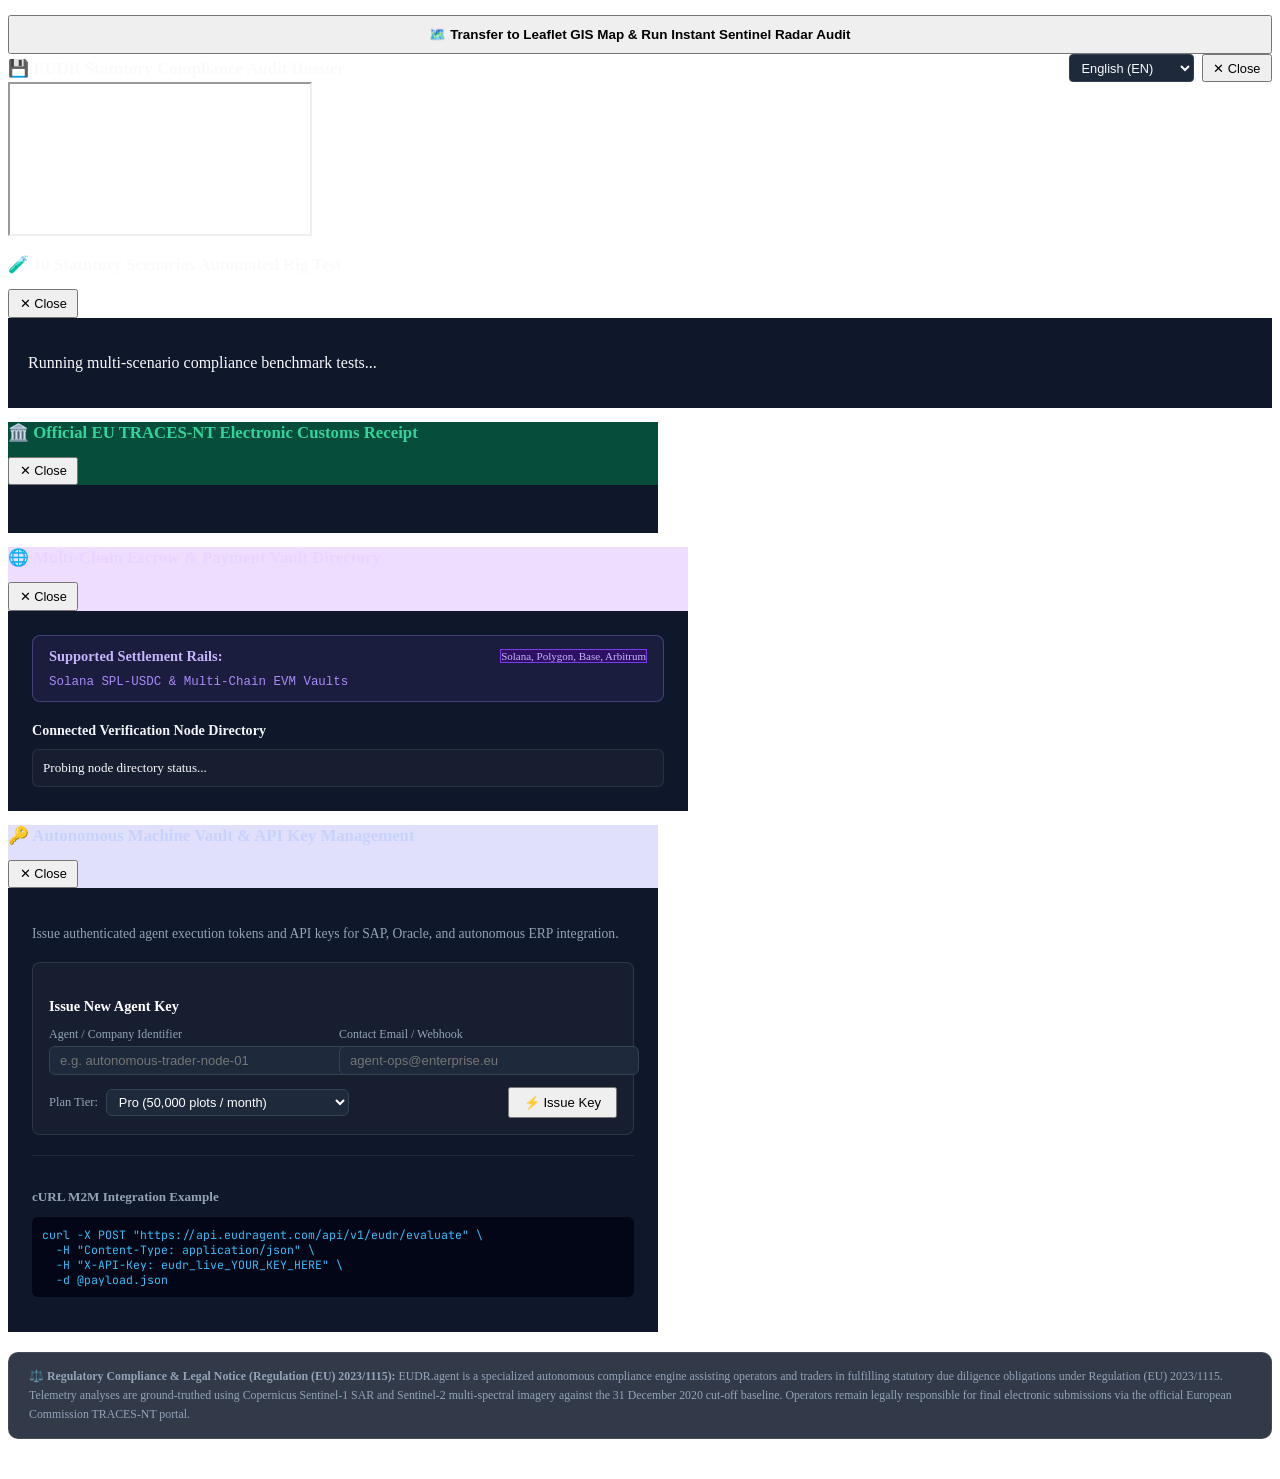
==== commit b533ca71: "fix(a11y): add aria-label and title to all form inputs and update canonical URL to root" ====
--- a/app/static/index.html
+++ b/app/static/index.html
@@ -6,12 +6,12 @@
   <title>EUDR Autonomous Agent Cockpit • Regulation (EU) 2023/1115 &amp; Multi-Chain Escrow</title>
   <meta name="description" content="Autonomous Agent-to-Agent (M2M) Compliance &amp; Settlement Cockpit for Regulation (EU) 2023/1115. Sub-second Sentinel-1/2 SAR radar, 4ha polygon self-healing, Solana SPL-USDC instant direct-split, and official TRACES-NT XML DDS export." />
   <meta name="robots" content="index, follow" />
-  <link rel="canonical" href="https://eudragent.com/dashboard" />
+  <link rel="canonical" href="https://eudragent.com/" />
   <link rel="icon" type="image/svg+xml" href="/static/favicon.svg" />
   
   <!-- Open Graph -->
   <meta property="og:type" content="website" />
-  <meta property="og:url" content="https://eudragent.com/dashboard" />
+  <meta property="og:url" content="https://eudragent.com/" />
   <meta property="og:site_name" content="EUDR.agent" />
   <meta property="og:title" content="EUDR Autonomous Agent Cockpit | M2M Escrow &amp; Compliance" />
   <meta property="og:description" content="Autonomous Agent Due Diligence Statement (DDS) &amp; Multi-Chain Smart Escrow Settlement Rail." />
@@ -167,7 +167,7 @@
             <span style="font-size: 0.72rem; color: #60a5fa;">.csv, .xlsx, .geojson, .kml, .json, .zip (Shapefile)</span>
           </div>
           <div id="dropzone" style="border: 2px dashed rgba(255,255,255,0.15); border-radius: 8px; padding: 18px; text-align: center; cursor: pointer; transition: all 0.2s ease;">
-            <input type="file" id="bulk-file-input" accept=".csv,.xlsx,.geojson,.json,.kml,.zip" style="display: none;" />
+            <input type="file" id="bulk-file-input" aria-label="Upload Geolocation File" title="Upload Geolocation File" accept=".csv,.xlsx,.geojson,.json,.kml,.zip" style="display: none;" />
             <div style="font-size: 1.8rem; margin-bottom: 6px;">📂</div>
             <div style="font-size: 0.85rem; font-weight: 600; color: #f8fafc;">Click or Drag &amp; Drop Supply Chain Parcel Files</div>
             <div style="font-size: 0.74rem; color: var(--text-muted); margin-top: 4px;">Automatic WGS84 parsing, 4ha geodesic polygon repair, and multi-satellite cross-check</div>
@@ -181,7 +181,7 @@
             <div class="card-title">🔍 EUDR Annex I HS Code Classifier</div>
           </div>
           <div class="hs-lookup-group">
-            <input type="text" id="hs-code-input" placeholder="e.g. 0901.11 (Coffee), 1511.10 (Palm), 1801.00 (Cocoa), 4407.10 (Wood)" value="0901.11" />
+            <input type="text" id="hs-code-input" aria-label="HS Commodity Code" title="HS Commodity Code" placeholder="e.g. 0901.11 (Coffee), 1511.10 (Palm), 1801.00 (Cocoa), 4407.10 (Wood)" value="0901.11" />
             <button id="btn-hs-lookup" class="btn btn-secondary" style="padding: 0.5rem 0.85rem; font-size: 0.8rem;">Classify Code</button>
           </div>
           <div id="hs-result-badge" class="hs-result-badge">
@@ -196,7 +196,7 @@
             <span style="font-size: 0.72rem; color: var(--text-muted);">JSON-LD / Schema Compliant</span>
           </div>
           <div class="form-group">
-            <textarea id="payload-editor" spellcheck="false"></textarea>
+            <textarea id="payload-editor" aria-label="GeoJSON or DDS Payload Editor" title="GeoJSON or DDS Payload Editor" placeholder="GeoJSON or DDS Payload Editor..." spellcheck="false"></textarea>
           </div>
           <button id="btn-evaluate" class="btn btn-primary" style="font-weight: 700; font-size: 0.88rem; padding: 0.75rem;">
             ⚡ Execute 5-Pillar EUDR Compliance Evaluation
@@ -456,11 +456,11 @@
             <div style="display: grid; grid-template-columns: 1fr 1fr; gap: 10px; margin-bottom: 10px;">
               <div>
                 <label style="font-size: 0.72rem; color: var(--text-muted); display: block; margin-bottom: 4px;">Job Identifier</label>
-                <input type="text" id="solana-job-id" value="JOB-SOL-SUMATRA-2026-01" style="width: 100%; background: #0f172a; border: 1px solid var(--border-color); border-radius: 6px; padding: 6px; color: #fff; font-size: 0.78rem;" />
+                <input type="text" id="solana-job-id" aria-label="Solana Job ID" title="Solana Job ID" value="JOB-SOL-SUMATRA-2026-01" style="width: 100%; background: #0f172a; border: 1px solid var(--border-color); border-radius: 6px; padding: 6px; color: #fff; font-size: 0.78rem;" />
               </div>
               <div>
                 <label style="font-size: 0.72rem; color: var(--text-muted); display: block; margin-bottom: 4px;">Commodity</label>
-                <select id="solana-commodity" style="width: 100%; background: #0f172a; border: 1px solid var(--border-color); border-radius: 6px; padding: 6px; color: #fff; font-size: 0.78rem;">
+                <select id="solana-commodity" aria-label="Solana Escrow Commodity" title="Solana Escrow Commodity" style="width: 100%; background: #0f172a; border: 1px solid var(--border-color); border-radius: 6px; padding: 6px; color: #fff; font-size: 0.78rem;">
                   <option value="COFFEE" selected>COFFEE (Arabica Beans)</option>
                   <option value="OIL_PALM">OIL_PALM (Crude Palm Oil)</option>
                   <option value="COCOA">COCOA (Bulk Beans)</option>
@@ -471,7 +471,7 @@
             </div>
             <div style="display: flex; gap: 12px; margin-bottom: 12px; align-items: center; background: rgba(0,0,0,0.3); padding: 8px 12px; border-radius: 6px;">
               <label style="font-size: 0.76rem; color: #f8fafc; display: flex; align-items: center; gap: 6px; cursor: pointer;">
-                <input type="checkbox" id="solana-deforest-flag" />
+                <input type="checkbox" id="solana-deforest-flag" aria-label="Deforestation Free Verification Flag" title="Deforestation Free Verification Flag" />
                 <span>Simulate Deforestation Breach (Trigger Slashing)</span>
               </label>
             </div>
@@ -489,11 +489,11 @@
             <div style="display: grid; grid-template-columns: 1fr 1fr; gap: 10px; margin-bottom: 10px;">
               <div>
                 <label style="font-size: 0.72rem; color: var(--text-muted); display: block; margin-bottom: 4px;">Recipient Public Key</label>
-                <input type="text" id="solana-pay-recipient" value="411ksMz9RHYVtVMe6RUUErzZYtrU9zzvkgzswKbqx9qp" style="width: 100%; background: #0f172a; border: 1px solid var(--border-color); border-radius: 6px; padding: 6px; color: #fff; font-size: 0.78rem;" />
+                <input type="text" id="solana-pay-recipient" aria-label="Solana Pay Recipient Public Key" title="Solana Pay Recipient Public Key" value="411ksMz9RHYVtVMe6RUUErzZYtrU9zzvkgzswKbqx9qp" style="width: 100%; background: #0f172a; border: 1px solid var(--border-color); border-radius: 6px; padding: 6px; color: #fff; font-size: 0.78rem;" />
               </div>
               <div>
                 <label style="font-size: 0.72rem; color: var(--text-muted); display: block; margin-bottom: 4px;">Amount (SPL-USDC)</label>
-                <input type="number" id="solana-pay-amount" value="5000.00" step="10.0" style="width: 100%; background: #0f172a; border: 1px solid var(--border-color); border-radius: 6px; padding: 6px; color: #fff; font-size: 0.78rem;" />
+                <input type="number" id="solana-pay-amount" aria-label="Solana Pay Amount in USDC" title="Solana Pay Amount in USDC" value="5000.00" step="10.0" style="width: 100%; background: #0f172a; border: 1px solid var(--border-color); border-radius: 6px; padding: 6px; color: #fff; font-size: 0.78rem;" />
               </div>
             </div>
             <button id="btn-solana-generate-pay-url" class="btn btn-secondary" style="width: 100%; padding: 7px; font-size: 0.8rem; border-color: rgba(153, 69, 255, 0.5); color: #c084fc;">
@@ -586,13 +586,13 @@
 
           <div class="form-group" style="margin-bottom: 10px;">
             <label style="font-size: 0.75rem; color: var(--text-muted); margin-bottom: 4px; display: block;">Verification Payload / Dossier Notes:</label>
-            <textarea id="sec-text-input" style="height: 120px; font-family: var(--font-mono); font-size: 0.78rem;" spellcheck="false" placeholder="Enter unstructured text, document memo, or agent prompt for zero-trust inspection..."></textarea>
+            <textarea id="sec-text-input" aria-label="EUDR Regulatory Text Input" title="EUDR Regulatory Text Input" style="height: 120px; font-family: var(--font-mono); font-size: 0.78rem;" spellcheck="false" placeholder="Enter unstructured text, document memo, or agent prompt for zero-trust inspection..."></textarea>
           </div>
 
           <div style="display: grid; grid-template-columns: 1fr 1fr 1fr; gap: 10px; margin-bottom: 14px;">
             <div>
               <label style="font-size: 0.72rem; color: var(--text-muted); display: block; margin-bottom: 4px;">Commodity</label>
-              <select id="sec-commodity-select" style="width: 100%; background: #0f172a; border: 1px solid var(--border-color); border-radius: 6px; padding: 6px; color: #fff; font-size: 0.78rem;">
+              <select id="sec-commodity-select" aria-label="Regulatory Compliance Commodity" title="Regulatory Compliance Commodity" style="width: 100%; background: #0f172a; border: 1px solid var(--border-color); border-radius: 6px; padding: 6px; color: #fff; font-size: 0.78rem;">
                 <option value="COFFEE" selected>COFFEE</option>
                 <option value="OIL_PALM">OIL_PALM</option>
                 <option value="COCOA">COCOA</option>
@@ -603,11 +603,11 @@
             </div>
             <div>
               <label style="font-size: 0.72rem; color: var(--text-muted); display: block; margin-bottom: 4px;">Net Mass (kg)</label>
-              <input type="number" id="sec-mass-input" value="24000" style="width: 100%; background: #0f172a; border: 1px solid var(--border-color); border-radius: 6px; padding: 6px; color: #fff; font-size: 0.78rem;" />
+              <input type="number" id="sec-mass-input" aria-label="Declared Net Mass in kg" title="Declared Net Mass in kg" value="24000" style="width: 100%; background: #0f172a; border: 1px solid var(--border-color); border-radius: 6px; padding: 6px; color: #fff; font-size: 0.78rem;" />
             </div>
             <div>
               <label style="font-size: 0.72rem; color: var(--text-muted); display: block; margin-bottom: 4px;">Total Area (ha)</label>
-              <input type="number" id="sec-area-input" value="10.0" step="0.1" style="width: 100%; background: #0f172a; border: 1px solid var(--border-color); border-radius: 6px; padding: 6px; color: #fff; font-size: 0.78rem;" />
+              <input type="number" id="sec-area-input" aria-label="Declared Production Plot Area in Hectares" title="Declared Production Plot Area in Hectares" value="10.0" step="0.1" style="width: 100%; background: #0f172a; border: 1px solid var(--border-color); border-radius: 6px; padding: 6px; color: #fff; font-size: 0.78rem;" />
             </div>
           </div>
 
@@ -657,7 +657,7 @@
           <div style="display: grid; grid-template-columns: 1fr 1fr; gap: 10px; margin-bottom: 10px;">
             <div>
               <label style="font-size: 0.72rem; color: var(--text-muted); display: block; margin-bottom: 4px;">Commodity</label>
-              <select id="rfq-commodity" style="width: 100%; background: #0f172a; border: 1px solid var(--border-color); border-radius: 6px; padding: 6px; color: #fff; font-size: 0.78rem;">
+              <select id="rfq-commodity" aria-label="RFQ Sourcing Commodity" title="RFQ Sourcing Commodity" style="width: 100%; background: #0f172a; border: 1px solid var(--border-color); border-radius: 6px; padding: 6px; color: #fff; font-size: 0.78rem;">
                 <option value="COFFEE">COFFEE (Arabica Green)</option>
                 <option value="COCOA">COCOA (Bulk Beans)</option>
                 <option value="OIL_PALM">OIL_PALM (Crude Palm Oil)</option>
@@ -666,17 +666,17 @@
             </div>
             <div>
               <label style="font-size: 0.72rem; color: var(--text-muted); display: block; margin-bottom: 4px;">Required Volume (kg)</label>
-              <input type="number" id="rfq-volume" value="30000" style="width: 100%; background: #0f172a; border: 1px solid var(--border-color); border-radius: 6px; padding: 6px; color: #fff; font-size: 0.78rem;" />
+              <input type="number" id="rfq-volume" aria-label="RFQ Volume in kg" title="RFQ Volume in kg" value="30000" style="width: 100%; background: #0f172a; border: 1px solid var(--border-color); border-radius: 6px; padding: 6px; color: #fff; font-size: 0.78rem;" />
             </div>
           </div>
           <div style="display: grid; grid-template-columns: 1fr 1fr; gap: 10px; margin-bottom: 12px;">
             <div>
               <label style="font-size: 0.72rem; color: var(--text-muted); display: block; margin-bottom: 4px;">Max Price Ceiling (USDC)</label>
-              <input type="number" id="rfq-max-price" value="75000" style="width: 100%; background: #0f172a; border: 1px solid var(--border-color); border-radius: 6px; padding: 6px; color: #fff; font-size: 0.78rem;" />
+              <input type="number" id="rfq-max-price" aria-label="RFQ Max Price in USDC" title="RFQ Max Price in USDC" value="75000" style="width: 100%; background: #0f172a; border: 1px solid var(--border-color); border-radius: 6px; padding: 6px; color: #fff; font-size: 0.78rem;" />
             </div>
             <div>
               <label style="font-size: 0.72rem; color: var(--text-muted); display: block; margin-bottom: 4px;">Destination Hub</label>
-              <input type="text" id="rfq-dest" value="Port of Rotterdam (NLRTM)" style="width: 100%; background: #0f172a; border: 1px solid var(--border-color); border-radius: 6px; padding: 6px; color: #fff; font-size: 0.78rem;" />
+              <input type="text" id="rfq-dest" aria-label="RFQ Delivery Destination Port" title="RFQ Delivery Destination Port" value="Port of Rotterdam (NLRTM)" style="width: 100%; background: #0f172a; border: 1px solid var(--border-color); border-radius: 6px; padding: 6px; color: #fff; font-size: 0.78rem;" />
             </div>
           </div>
           <button id="btn-create-rfq-submit" class="btn btn-primary" style="width: 100%; font-size: 0.8rem; padding: 7px;">
@@ -693,16 +693,16 @@
           <div style="display: grid; grid-template-columns: 1fr 1fr; gap: 10px; margin-bottom: 10px;">
             <div>
               <label style="font-size: 0.72rem; color: var(--text-muted); display: block; margin-bottom: 4px;">Target RFQ ID</label>
-              <input type="text" id="bid-target-rfq" placeholder="Enter active RFQ ID" style="width: 100%; background: #0f172a; border: 1px solid var(--border-color); border-radius: 6px; padding: 6px; color: #fff; font-size: 0.78rem;" />
+              <input type="text" id="bid-target-rfq" aria-label="Bid Target RFQ ID" title="Bid Target RFQ ID" placeholder="Enter active RFQ ID" style="width: 100%; background: #0f172a; border: 1px solid var(--border-color); border-radius: 6px; padding: 6px; color: #fff; font-size: 0.78rem;" />
             </div>
             <div>
               <label style="font-size: 0.72rem; color: var(--text-muted); display: block; margin-bottom: 4px;">Offered Bid Price (USDC)</label>
-              <input type="number" id="bid-price" value="71000" style="width: 100%; background: #0f172a; border: 1px solid var(--border-color); border-radius: 6px; padding: 6px; color: #fff; font-size: 0.78rem;" />
+              <input type="number" id="bid-price" aria-label="Supplier Bid Price in USDC" title="Supplier Bid Price in USDC" value="71000" style="width: 100%; background: #0f172a; border: 1px solid var(--border-color); border-radius: 6px; padding: 6px; color: #fff; font-size: 0.78rem;" />
             </div>
           </div>
           <div class="form-group" style="margin-bottom: 12px;">
             <label style="font-size: 0.72rem; color: var(--text-muted); display: block; margin-bottom: 4px;">Geolocated Production Plot (WGS84)</label>
-            <input type="text" id="bid-plot-id" value="VN-LAMDONG-001 (108.4400, 11.9400)" style="width: 100%; background: #0f172a; border: 1px solid var(--border-color); border-radius: 6px; padding: 6px; color: #fff; font-size: 0.78rem;" />
+            <input type="text" id="bid-plot-id" aria-label="Supplier Plot ID and Coordinates" title="Supplier Plot ID and Coordinates" value="VN-LAMDONG-001 (108.4400, 11.9400)" style="width: 100%; background: #0f172a; border: 1px solid var(--border-color); border-radius: 6px; padding: 6px; color: #fff; font-size: 0.78rem;" />
           </div>
           <button id="btn-submit-bid-submit" class="btn btn-emerald" style="width: 100%; font-size: 0.8rem; padding: 7px;">
             🚀 Submit Geovalidated Bid
@@ -799,7 +799,7 @@
           </p>
         </div>
         <div style="display: flex; gap: 8px; align-items: center;">
-          <input type="text" id="mcp-search-input" placeholder="Search 37 tools..." style="background: #0f172a; border: 1px solid var(--border-color); border-radius: 6px; padding: 4px 10px; font-size: 0.78rem; color: #fff; width: 180px;" />
+          <input type="text" id="mcp-search-input" aria-label="Search FastMCP Tools" title="Search FastMCP Tools" placeholder="Search 37 tools..." style="background: #0f172a; border: 1px solid var(--border-color); border-radius: 6px; padding: 4px 10px; font-size: 0.78rem; color: #fff; width: 180px;" />
           <span class="threat-badge safe">37 Tools Registered</span>
         </div>
       </div>
@@ -824,7 +824,7 @@
           </div>
           <div class="form-group" style="margin-bottom: 10px;">
             <label style="font-size: 0.72rem; color: var(--text-muted); display: block; margin-bottom: 4px;">Tool Arguments (JSON Payload):</label>
-            <textarea id="mcp-args-editor" style="height: 140px; font-family: var(--font-mono); font-size: 0.78rem;" spellcheck="false">{ "commodity": "COFFEE", "net_mass_kg": 24000 }</textarea>
+            <textarea id="mcp-args-editor" aria-label="FastMCP Tool Arguments JSON Editor" title="FastMCP Tool Arguments JSON Editor" placeholder="FastMCP Tool Arguments JSON Editor..." style="height: 140px; font-family: var(--font-mono); font-size: 0.78rem;" spellcheck="false">{ "commodity": "COFFEE", "net_mass_kg": 24000 }</textarea>
           </div>
           <div style="display: flex; justify-content: space-between; align-items: center; margin-bottom: 10px;">
             <button id="btn-execute-mcp-tool" class="btn btn-primary" style="font-size: 0.8rem; padding: 6px 14px;">
@@ -929,11 +929,11 @@
             <div style="display: grid; grid-template-columns: 1fr 1fr; gap: 10px; margin-bottom: 10px;">
               <div>
                 <label style="font-size: 0.72rem; color: var(--text-muted); display: block; margin-bottom: 4px;">Declarant EORI</label>
-                <input type="text" id="v3-issue-eori" value="NL823456789" style="width: 100%; background: #0f172a; border: 1px solid var(--border-color); border-radius: 6px; padding: 6px; color: #fff; font-size: 0.78rem;" />
+                <input type="text" id="v3-issue-eori" aria-label="Issuer EORI Number" title="Issuer EORI Number" value="NL823456789" style="width: 100%; background: #0f172a; border: 1px solid var(--border-color); border-radius: 6px; padding: 6px; color: #fff; font-size: 0.78rem;" />
               </div>
               <div>
                 <label style="font-size: 0.72rem; color: var(--text-muted); display: block; margin-bottom: 4px;">Operator Role</label>
-                <select id="v3-issue-role" style="width: 100%; background: #0f172a; border: 1px solid var(--border-color); border-radius: 6px; padding: 6px; color: #fff; font-size: 0.78rem;">
+                <select id="v3-issue-role" aria-label="Issuer Supply Chain Role" title="Issuer Supply Chain Role" style="width: 100%; background: #0f172a; border: 1px solid var(--border-color); border-radius: 6px; padding: 6px; color: #fff; font-size: 0.78rem;">
                   <option value="PRIMARY_OPERATOR" selected>Primary Operator</option>
                   <option value="MSPO_PRODUCER">MSPO Micro-Producer</option>
                   <option value="SME_DOWNSTREAM">SME Downstream Trader</option>
@@ -945,11 +945,11 @@
             <div style="display: grid; grid-template-columns: 1fr 1fr; gap: 10px; margin-bottom: 10px;">
               <div>
                 <label style="font-size: 0.72rem; color: var(--text-muted); display: block; margin-bottom: 4px;">Commodity Code (HS)</label>
-                <input type="text" id="v3-issue-hs" value="0901.11" style="width: 100%; background: #0f172a; border: 1px solid var(--border-color); border-radius: 6px; padding: 6px; color: #fff; font-size: 0.78rem;" />
+                <input type="text" id="v3-issue-hs" aria-label="Issued Commodity HS Code" title="Issued Commodity HS Code" value="0901.11" style="width: 100%; background: #0f172a; border: 1px solid var(--border-color); border-radius: 6px; padding: 6px; color: #fff; font-size: 0.78rem;" />
               </div>
               <div>
                 <label style="font-size: 0.72rem; color: var(--text-muted); display: block; margin-bottom: 4px;">Net Mass (kg)</label>
-                <input type="number" id="v3-issue-mass" value="24000.0" style="width: 100%; background: #0f172a; border: 1px solid var(--border-color); border-radius: 6px; padding: 6px; color: #fff; font-size: 0.78rem;" />
+                <input type="number" id="v3-issue-mass" aria-label="Issued Commodity Net Mass in kg" title="Issued Commodity Net Mass in kg" value="24000.0" style="width: 100%; background: #0f172a; border: 1px solid var(--border-color); border-radius: 6px; padding: 6px; color: #fff; font-size: 0.78rem;" />
               </div>
             </div>
             <button id="btn-v3-issue-dual-key" class="btn btn-primary" style="width: 100%; padding: 8px; font-size: 0.82rem; font-weight: 700; margin-bottom: 10px;">
@@ -990,11 +990,11 @@
             <div style="display: grid; grid-template-columns: 2fr 1fr; gap: 10px; margin-bottom: 10px;">
               <div>
                 <label style="font-size: 0.72rem; color: var(--text-muted); display: block; margin-bottom: 4px;">Smallholder / Cooperative Name</label>
-                <input type="text" id="v3-mspo-name" value="Koperasi Pekebun Sawit Mandiri" style="width: 100%; background: #0f172a; border: 1px solid var(--border-color); border-radius: 6px; padding: 6px; color: #fff; font-size: 0.78rem;" />
+                <input type="text" id="v3-mspo-name" aria-label="Smallholder Cooperatives Name" title="Smallholder Cooperatives Name" value="Koperasi Pekebun Sawit Mandiri" style="width: 100%; background: #0f172a; border: 1px solid var(--border-color); border-radius: 6px; padding: 6px; color: #fff; font-size: 0.78rem;" />
               </div>
               <div>
                 <label style="font-size: 0.72rem; color: var(--text-muted); display: block; margin-bottom: 4px;">Country</label>
-                <input type="text" id="v3-mspo-country" value="MY" style="width: 100%; background: #0f172a; border: 1px solid var(--border-color); border-radius: 6px; padding: 6px; color: #fff; font-size: 0.78rem;" />
+                <input type="text" id="v3-mspo-country" aria-label="Smallholder Country Code" title="Smallholder Country Code" value="MY" style="width: 100%; background: #0f172a; border: 1px solid var(--border-color); border-radius: 6px; padding: 6px; color: #fff; font-size: 0.78rem;" />
               </div>
             </div>
             <button id="btn-v3-issue-mspo" class="btn btn-secondary" style="width: 100%; padding: 7px; font-size: 0.8rem; border-color: rgba(16, 185, 129, 0.5); color: #34d399; font-weight: 700;">
@@ -1023,11 +1023,11 @@
             <div style="display: flex; flex-direction: column; gap: 8px; margin-bottom: 10px;">
               <div>
                 <label style="font-size: 0.72rem; color: var(--text-muted); display: block; margin-bottom: 4px;">DDS Reference Number</label>
-                <input type="text" id="v3-verify-ref" value="EU-DDS-2026-VN-8F7B2C" placeholder="e.g. EU-DDS-2026-VN-8F7B2C" style="width: 100%; background: #0f172a; border: 1px solid var(--border-color); border-radius: 6px; padding: 6px; color: #fff; font-size: 0.78rem;" />
+                <input type="text" id="v3-verify-ref" aria-label="DDS Verification Reference" title="DDS Verification Reference" value="EU-DDS-2026-VN-8F7B2C" placeholder="e.g. EU-DDS-2026-VN-8F7B2C" style="width: 100%; background: #0f172a; border: 1px solid var(--border-color); border-radius: 6px; padding: 6px; color: #fff; font-size: 0.78rem;" />
               </div>
               <div>
                 <label style="font-size: 0.72rem; color: var(--text-muted); display: block; margin-bottom: 4px;">Secret Verification Number</label>
-                <input type="text" id="v3-verify-key" value="VERIF-9A4B-8C2D-1E0F-55AA" placeholder="e.g. VERIF-9A4B-8C2D-1E0F-55AA" style="width: 100%; background: #0f172a; border: 1px solid var(--border-color); border-radius: 6px; padding: 6px; color: #fff; font-size: 0.78rem;" />
+                <input type="text" id="v3-verify-key" aria-label="DDS Verification Cryptographic Key" title="DDS Verification Cryptographic Key" value="VERIF-9A4B-8C2D-1E0F-55AA" placeholder="e.g. VERIF-9A4B-8C2D-1E0F-55AA" style="width: 100%; background: #0f172a; border: 1px solid var(--border-color); border-radius: 6px; padding: 6px; color: #fff; font-size: 0.78rem;" />
               </div>
             </div>
             <button id="btn-v3-verify-dual-key" class="btn btn-secondary" style="width: 100%; padding: 8px; font-size: 0.82rem; font-weight: 700; border-color: rgba(99, 102, 241, 0.5); color: #c7d2fe;">
@@ -1056,11 +1056,11 @@
             <div style="display: grid; grid-template-columns: 1fr 1fr; gap: 10px; margin-bottom: 8px;">
               <div>
                 <label style="font-size: 0.72rem; color: var(--text-muted); display: block; margin-bottom: 4px;">Group Name</label>
-                <input type="text" id="v3-group-name" value="Sumatra Smallholders Alliance" style="width: 100%; background: #0f172a; border: 1px solid var(--border-color); border-radius: 6px; padding: 6px; color: #fff; font-size: 0.78rem;" />
+                <input type="text" id="v3-group-name" aria-label="Producer Group Name" title="Producer Group Name" value="Sumatra Smallholders Alliance" style="width: 100%; background: #0f172a; border: 1px solid var(--border-color); border-radius: 6px; padding: 6px; color: #fff; font-size: 0.78rem;" />
               </div>
               <div>
                 <label style="font-size: 0.72rem; color: var(--text-muted); display: block; margin-bottom: 4px;">Head Operator EORI</label>
-                <input type="text" id="v3-group-head-eori" value="NL890123456" style="width: 100%; background: #0f172a; border: 1px solid var(--border-color); border-radius: 6px; padding: 6px; color: #fff; font-size: 0.78rem;" />
+                <input type="text" id="v3-group-head-eori" aria-label="Group Representative EORI Number" title="Group Representative EORI Number" value="NL890123456" style="width: 100%; background: #0f172a; border: 1px solid var(--border-color); border-radius: 6px; padding: 6px; color: #fff; font-size: 0.78rem;" />
               </div>
             </div>
             <button id="btn-v3-create-group-head" class="btn btn-secondary" style="width: 100%; padding: 7px; font-size: 0.8rem; border-color: rgba(245, 158, 11, 0.5); color: #fbbf24; font-weight: 700;">
@@ -1143,7 +1143,7 @@
             <div style="display: grid; grid-template-columns: 1fr 1fr; gap: 10px; margin-bottom: 12px;">
               <div>
                 <label style="font-size: 0.72rem; color: var(--text-muted); display: block; margin-bottom: 4px;">Critical Mineral</label>
-                <select id="minerals-select-symbol" style="width: 100%; background: #0f172a; border: 1px solid var(--border-color); border-radius: 6px; padding: 6px; color: #fff; font-size: 0.78rem;">
+                <select id="minerals-select-symbol" aria-label="Critical Mineral Element Symbol" title="Critical Mineral Element Symbol" style="width: 100%; background: #0f172a; border: 1px solid var(--border-color); border-radius: 6px; padding: 6px; color: #fff; font-size: 0.78rem;">
                   <option value="LI" selected>Lithium (Li) - 2836.91</option>
                   <option value="CO">Cobalt (Co) - 8105.20</option>
                   <option value="NI">Nickel (Ni) - 7502.10</option>
@@ -1153,7 +1153,7 @@
               </div>
               <div>
                 <label style="font-size: 0.72rem; color: var(--text-muted); display: block; margin-bottom: 4px;">Origin Country</label>
-                <input type="text" id="minerals-country" value="AU" style="width: 100%; background: #0f172a; border: 1px solid var(--border-color); border-radius: 6px; padding: 6px; color: #fff; font-size: 0.78rem;" />
+                <input type="text" id="minerals-country" aria-label="Critical Mineral Extraction Country Code" title="Critical Mineral Extraction Country Code" value="AU" style="width: 100%; background: #0f172a; border: 1px solid var(--border-color); border-radius: 6px; padding: 6px; color: #fff; font-size: 0.78rem;" />
               </div>
             </div>
 
@@ -1165,25 +1165,25 @@
               
               <div class="feoc-slider-row">
                 <label>🇨🇳 China (CN) Equity:</label>
-                <input type="range" id="slider-feoc-cn" min="0" max="100" value="12" />
+                <input type="range" id="slider-feoc-cn" aria-label="China FEOC Effective Ownership Percentage" title="China FEOC Effective Ownership Percentage" min="0" max="100" value="12" />
                 <span id="val-feoc-cn" class="feoc-slider-val">12%</span>
               </div>
               
               <div class="feoc-slider-row">
                 <label>🇷🇺 Russia (RU) Equity:</label>
-                <input type="range" id="slider-feoc-ru" min="0" max="100" value="0" />
+                <input type="range" id="slider-feoc-ru" aria-label="Russia FEOC Effective Ownership Percentage" title="Russia FEOC Effective Ownership Percentage" min="0" max="100" value="0" />
                 <span id="val-feoc-ru" class="feoc-slider-val">0%</span>
               </div>
 
               <div class="feoc-slider-row">
                 <label>🇮🇷 Iran (IR) Equity:</label>
-                <input type="range" id="slider-feoc-ir" min="0" max="100" value="0" />
+                <input type="range" id="slider-feoc-ir" aria-label="Iran FEOC Effective Ownership Percentage" title="Iran FEOC Effective Ownership Percentage" min="0" max="100" value="0" />
                 <span id="val-feoc-ir" class="feoc-slider-val">0%</span>
               </div>
 
               <div class="feoc-slider-row">
                 <label>🇰🇵 North Korea (KP) Equity:</label>
-                <input type="range" id="slider-feoc-kp" min="0" max="100" value="0" />
+                <input type="range" id="slider-feoc-kp" aria-label="North Korea FEOC Effective Ownership Percentage" title="North Korea FEOC Effective Ownership Percentage" min="0" max="100" value="0" />
                 <span id="val-feoc-kp" class="feoc-slider-val">0%</span>
               </div>
             </div>
@@ -1348,12 +1348,12 @@
 
             <div style="margin-bottom: 10px;">
               <label style="font-size: 0.72rem; color: var(--text-muted); display: block; margin-bottom: 4px;">Target Supplier URL</label>
-              <input type="text" id="cleanweb-target-url" value="https://pt-agro-lestari.example.co.id/concession-transparency" style="width: 100%; background: #0f172a; border: 1px solid var(--border-color); border-radius: 6px; padding: 6px 10px; color: #fff; font-size: 0.78rem;" />
+              <input type="text" id="cleanweb-target-url" aria-label="Target Concession Web URL" title="Target Concession Web URL" value="https://pt-agro-lestari.example.co.id/concession-transparency" style="width: 100%; background: #0f172a; border: 1px solid var(--border-color); border-radius: 6px; padding: 6px 10px; color: #fff; font-size: 0.78rem;" />
             </div>
 
             <div style="margin-bottom: 10px;">
               <label style="font-size: 0.72rem; color: var(--text-muted); display: block; margin-bottom: 4px;">Country of Production</label>
-              <input type="text" id="cleanweb-country-code" value="ID" style="width: 100%; background: #0f172a; border: 1px solid var(--border-color); border-radius: 6px; padding: 6px 10px; color: #fff; font-size: 0.78rem;" />
+              <input type="text" id="cleanweb-country-code" aria-label="Concession ISO Country Code" title="Concession ISO Country Code" value="ID" style="width: 100%; background: #0f172a; border: 1px solid var(--border-color); border-radius: 6px; padding: 6px 10px; color: #fff; font-size: 0.78rem;" />
             </div>
 
             <button id="btn-run-cleanweb-audit" class="btn btn-primary" style="width: 100%; padding: 8px; font-size: 0.82rem; font-weight: 700; background: linear-gradient(135deg, #a855f7, #3b82f6); border: none;">
@@ -1414,7 +1414,7 @@
       <div class="modal-header" style="display: flex; align-items: center; justify-content: space-between; gap: 0.75rem;">
         <h2 style="font-size: 1.05rem; font-weight: 700; color: #f9fafb; margin: 0;">💾 EUDR Statutory Compliance Audit Dossier</h2>
         <div style="display: flex; align-items: center; gap: 0.5rem;">
-          <select id="report-lang-select" style="background: #1e293b; color: #f8fafc; border: 1px solid #334155; border-radius: 4px; padding: 0.3rem 0.5rem; font-size: 0.8rem; cursor: pointer;">
+          <select id="report-lang-select" aria-label="Select Intelligence Report Language" title="Select Intelligence Report Language" style="background: #1e293b; color: #f8fafc; border: 1px solid #334155; border-radius: 4px; padding: 0.3rem 0.5rem; font-size: 0.8rem; cursor: pointer;">
             <option value="en" selected>English (EN)</option>
             <option value="fr">Français (FR)</option>
             <option value="es">Español (ES)</option>
@@ -1502,17 +1502,17 @@
           <div style="display: grid; grid-template-columns: 1fr 1fr; gap: 0.75rem; margin-bottom: 0.75rem;">
             <div>
               <label style="font-size: 0.75rem; color: #94a3b8; display: block; margin-bottom: 4px;">Agent / Company Identifier</label>
-              <input type="text" id="apikey-company-input" placeholder="e.g. autonomous-trader-node-01" style="width: 100%; background: #1e293b; border: 1px solid #334155; border-radius: 6px; padding: 6px 10px; color: #fff; font-size: 0.82rem;" />
+              <input type="text" id="apikey-company-input" aria-label="API Key Organization Name" title="API Key Organization Name" placeholder="e.g. autonomous-trader-node-01" style="width: 100%; background: #1e293b; border: 1px solid #334155; border-radius: 6px; padding: 6px 10px; color: #fff; font-size: 0.82rem;" />
             </div>
             <div>
               <label style="font-size: 0.75rem; color: #94a3b8; display: block; margin-bottom: 4px;">Contact Email / Webhook</label>
-              <input type="text" id="apikey-email-input" placeholder="agent-ops@enterprise.eu" style="width: 100%; background: #1e293b; border: 1px solid #334155; border-radius: 6px; padding: 6px 10px; color: #fff; font-size: 0.82rem;" />
+              <input type="text" id="apikey-email-input" aria-label="API Key Notification Email" title="API Key Notification Email" placeholder="agent-ops@enterprise.eu" style="width: 100%; background: #1e293b; border: 1px solid #334155; border-radius: 6px; padding: 6px 10px; color: #fff; font-size: 0.82rem;" />
             </div>
           </div>
           <div style="display: flex; justify-content: space-between; align-items: center;">
             <div style="display: flex; align-items: center; gap: 8px;">
               <span style="font-size: 0.78rem; color: #94a3b8;">Plan Tier:</span>
-              <select id="apikey-tier-select" style="background: #1e293b; border: 1px solid #334155; border-radius: 6px; padding: 4px 8px; color: #fff; font-size: 0.8rem;">
+              <select id="apikey-tier-select" aria-label="Select API Key Access Tier" title="Select API Key Access Tier" style="background: #1e293b; border: 1px solid #334155; border-radius: 6px; padding: 4px 8px; color: #fff; font-size: 0.8rem;">
                 <option value="PRO" selected>Pro (50,000 plots / month)</option>
                 <option value="ENTERPRISE">Enterprise (1,000,000 plots / month)</option>
               </select>
